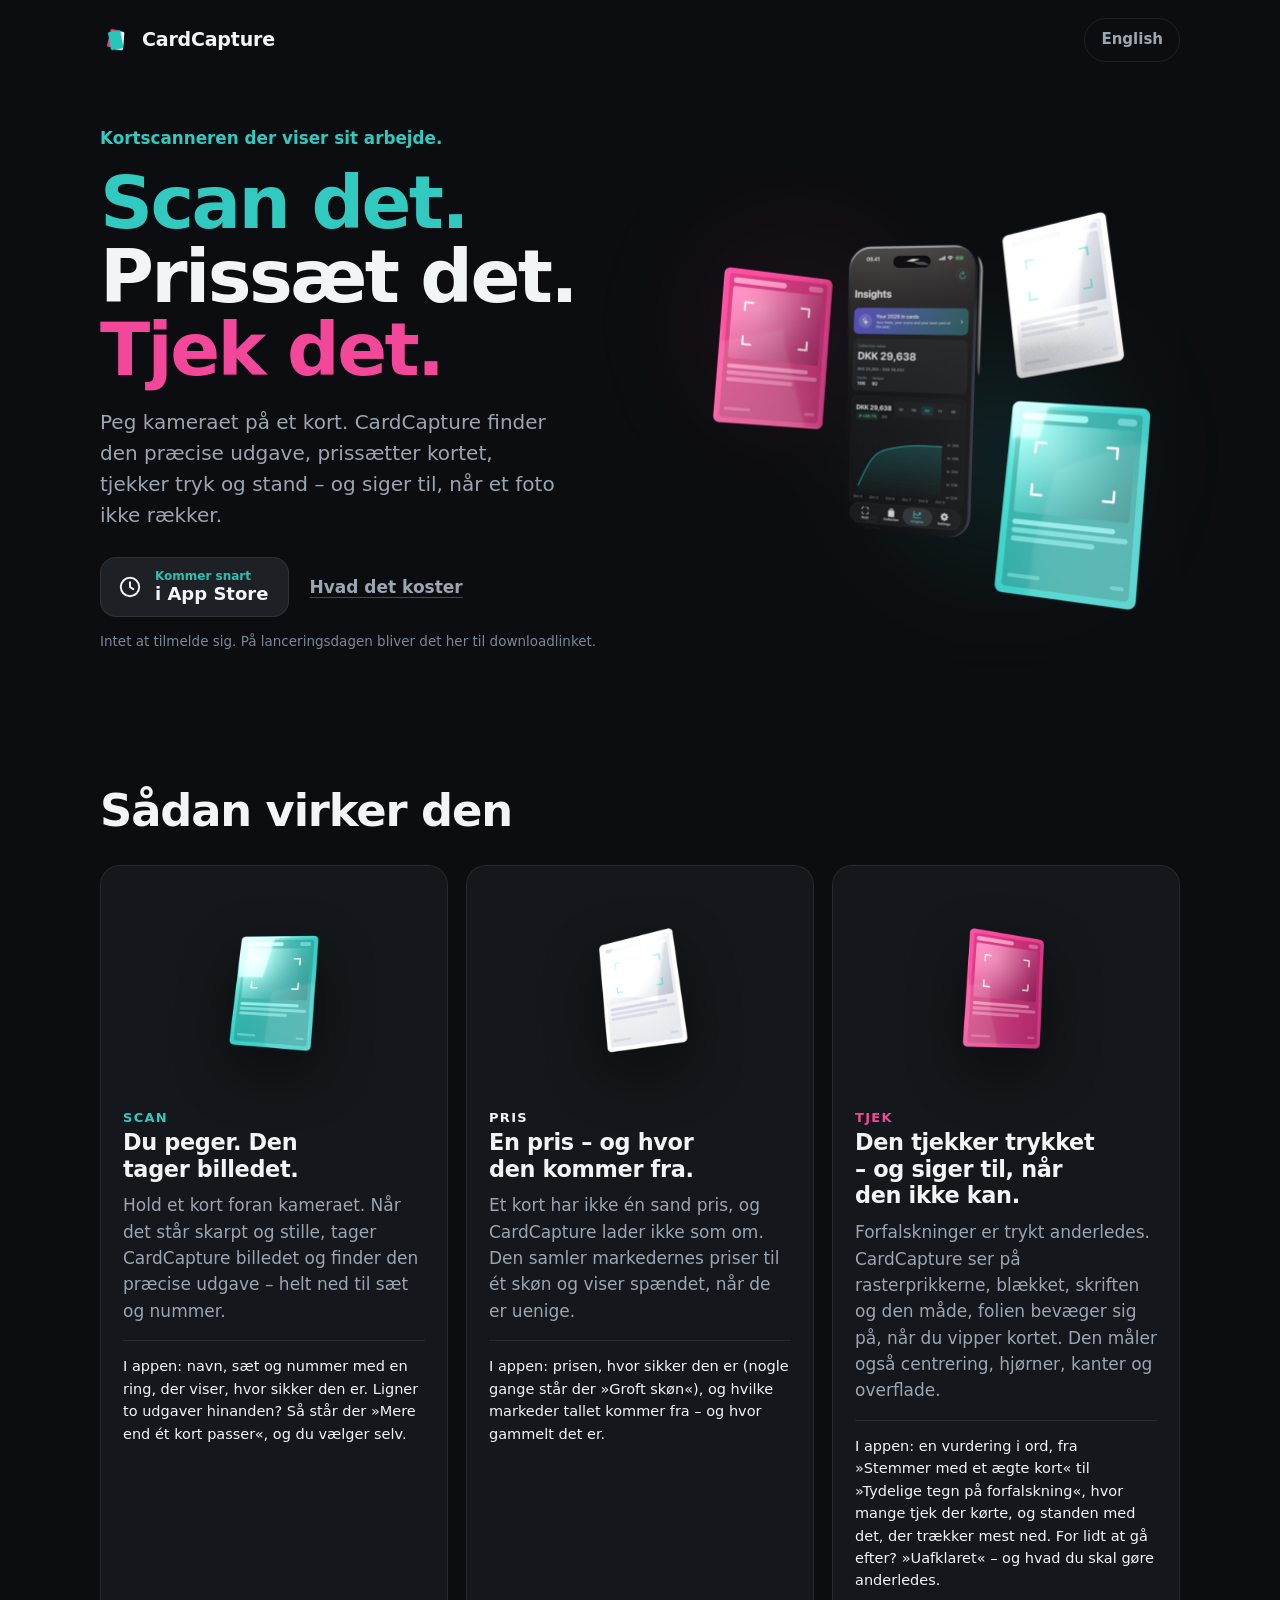
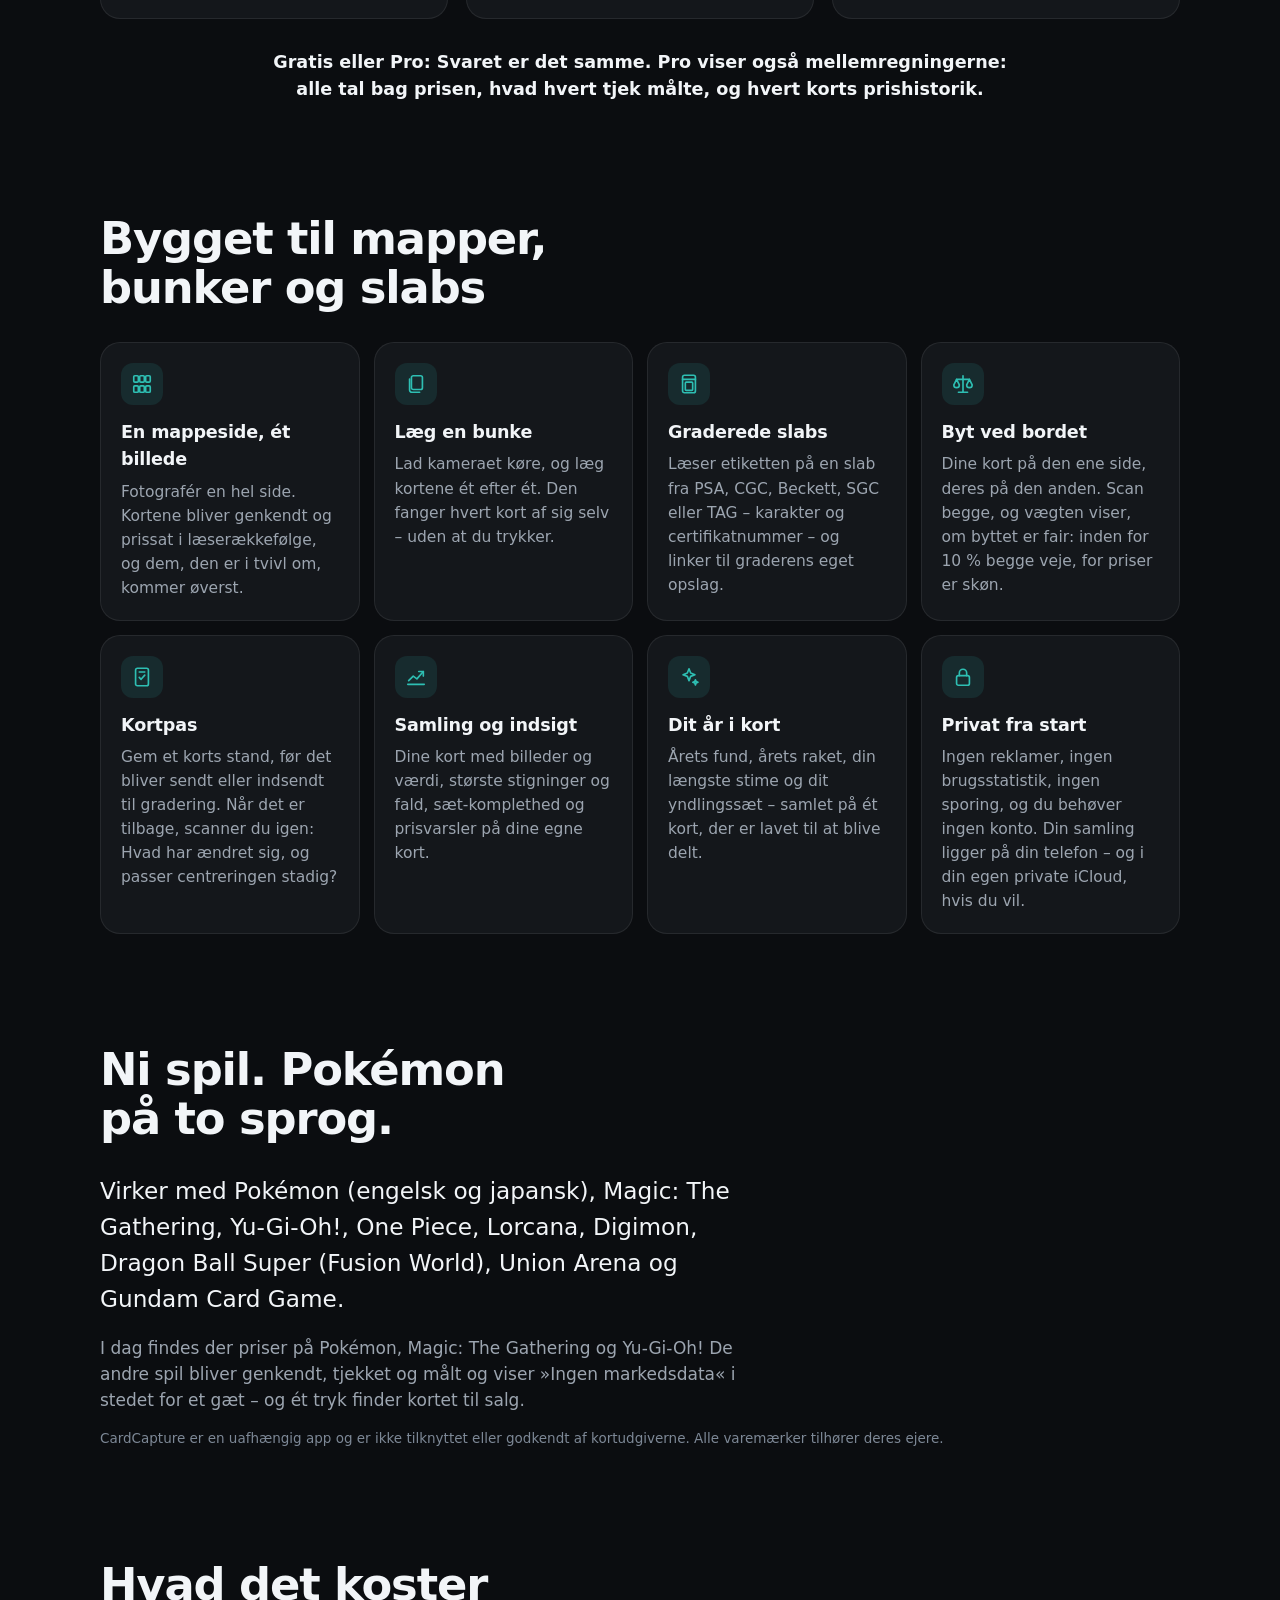
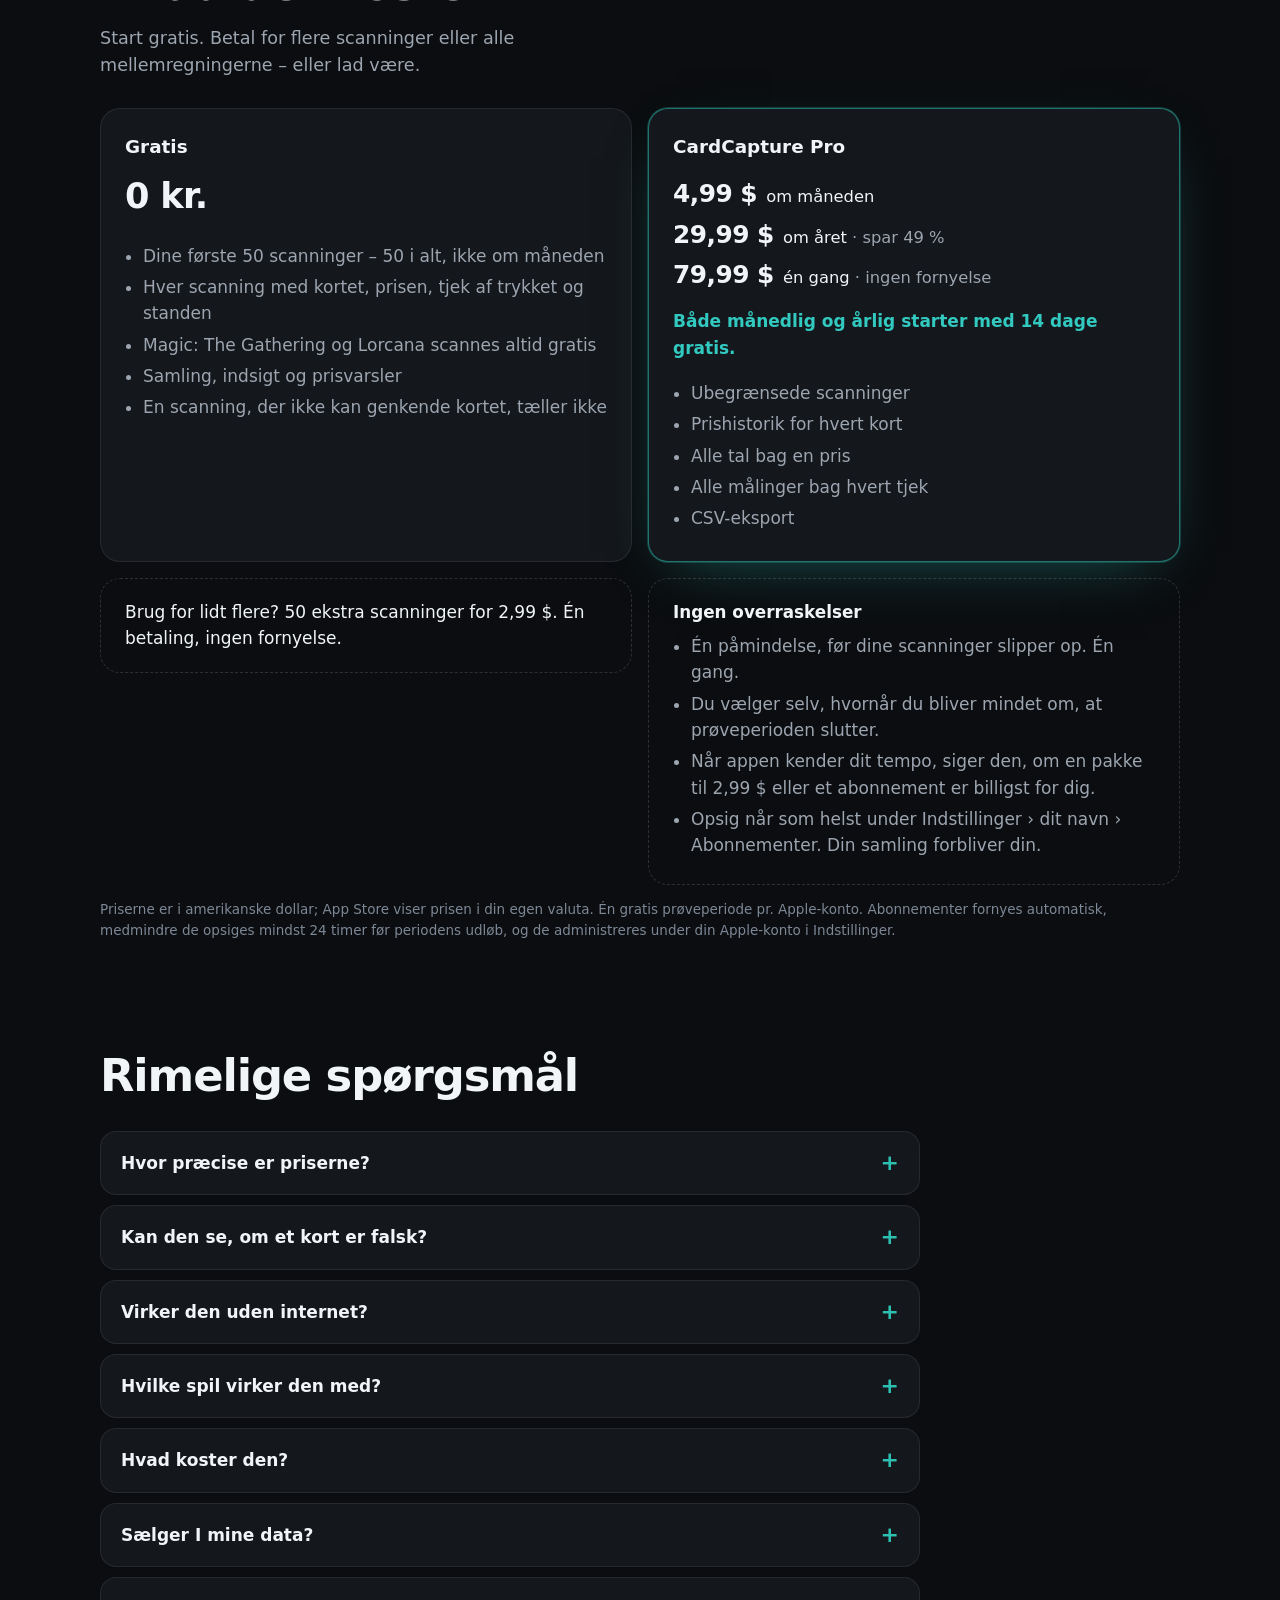
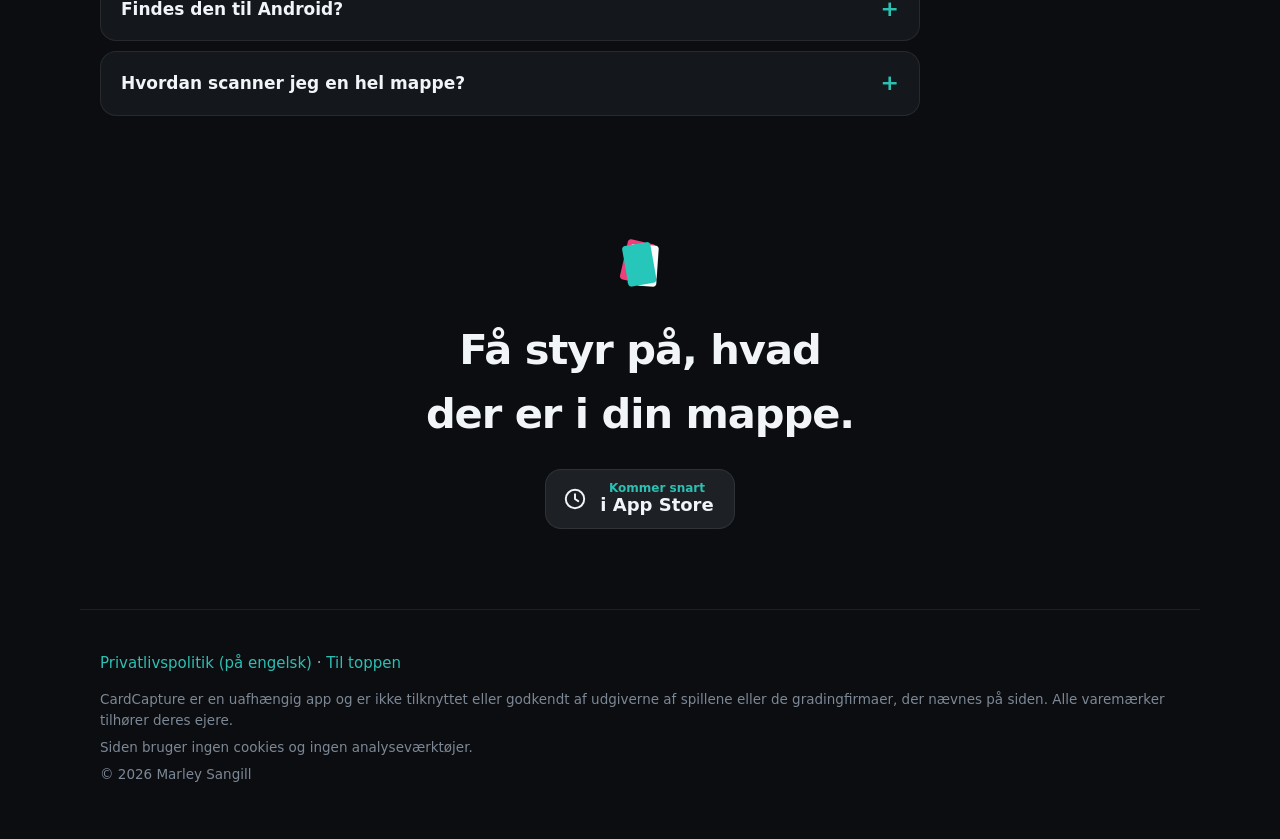
==== da/index.html @ 893b800a "The website in English and Danish, and the privacy policy's price relay (from version 1.1) The one-s" ====
<!doctype html>
<html lang="da">
<head>
  <meta charset="utf-8">
  <meta name="viewport" content="width=device-width, initial-scale=1, viewport-fit=cover">
  <title>CardCapture – kortscanneren der viser sit arbejde</title>
  <meta name="description" content="En scanner til samlekort på iPhone og iPad. Den finder den præcise udgave, prissætter kortet, tjekker tryk og stand – og siger til, når et foto ikke rækker.">
  <meta name="theme-color" content="#0B0D10">
  <meta name="color-scheme" content="dark">
  <link rel="canonical" href="https://marleyromby-coder.github.io/cardcapture/da/">
  <link rel="alternate" hreflang="en" href="https://marleyromby-coder.github.io/cardcapture/">
  <link rel="alternate" hreflang="da" href="https://marleyromby-coder.github.io/cardcapture/da/">
  <link rel="alternate" hreflang="x-default" href="https://marleyromby-coder.github.io/cardcapture/">
  <meta property="og:type" content="website">
  <meta property="og:site_name" content="CardCapture">
  <meta property="og:title" content="CardCapture – kortscanneren der viser sit arbejde">
  <meta property="og:description" content="En scanner til samlekort på iPhone og iPad. Den finder den præcise udgave, prissætter kortet, tjekker tryk og stand – og siger til, når et foto ikke rækker.">
  <meta property="og:url" content="https://marleyromby-coder.github.io/cardcapture/da/">
  <meta property="og:image" content="https://marleyromby-coder.github.io/cardcapture/assets/og-da.jpg">
  <meta property="og:image:width" content="1200">
  <meta property="og:image:height" content="630">
  <meta property="og:image:alt" content="CardCaptures tre kort i turkis, hvid og pink, der svæver ved siden af en telefon med appen.">
  <meta property="og:locale" content="da_DK">
  <meta property="og:locale:alternate" content="en_US">
  <meta name="twitter:card" content="summary_large_image">
  
  <link rel="icon" href="../assets/icon-64.png" type="image/png">
  <link rel="apple-touch-icon" href="../assets/icon-180.png">
  <link rel="stylesheet" href="../assets/site.css">
  <script type="application/ld+json">[{"@context": "https://schema.org", "@type": ["SoftwareApplication", "MobileApplication"], "@id": "https://marleyromby-coder.github.io/cardcapture/#app", "name": "CardCapture", "url": "https://marleyromby-coder.github.io/cardcapture/da/", "description": "En scanner til samlekort på iPhone og iPad. Den finder den præcise udgave, prissætter kortet, tjekker tryk og stand – og siger til, når et foto ikke rækker.", "applicationCategory": "UtilitiesApplication", "operatingSystem": "iOS 17 or later, iPadOS 17 or later", "inLanguage": "da", "isAccessibleForFree": true, "image": "https://marleyromby-coder.github.io/cardcapture/assets/og-da.jpg", "featureList": ["En mappeside, ét billede: Fotografér en hel side. Kortene bliver genkendt og prissat i læserækkefølge, og dem, den er i tvivl om, kommer øverst.", "Læg en bunke: Lad kameraet køre, og læg kortene ét efter ét. Den fanger hvert kort af sig selv – uden at du trykker.", "Graderede slabs: Læser etiketten på en slab fra PSA, CGC, Beckett, SGC eller TAG – karakter og certifikatnummer – og linker til graderens eget opslag.", "Byt ved bordet: Dine kort på den ene side, deres på den anden. Scan begge, og vægten viser, om byttet er fair: inden for 10 % begge veje, for priser er skøn.", "Kortpas: Gem et korts stand, før det bliver sendt eller indsendt til gradering. Når det er tilbage, scanner du igen: Hvad har ændret sig, og passer centreringen stadig?", "Samling og indsigt: Dine kort med billeder og værdi, største stigninger og fald, sæt-komplethed og prisvarsler på dine egne kort.", "Dit år i kort: Årets fund, årets raket, din længste stime og dit yndlingssæt – samlet på ét kort, der er lavet til at blive delt.", "Privat fra start: Ingen reklamer, ingen brugsstatistik, ingen sporing, og du behøver ingen konto. Din samling ligger på din telefon – og i din egen private iCloud, hvis du vil.", "Virker med Pokémon (engelsk og japansk), Magic: The Gathering, Yu-Gi-Oh!, One Piece, Lorcana, Digimon, Dragon Ball Super (Fusion World), Union Arena og Gundam Card Game.", "I dag findes der priser på Pokémon, Magic: The Gathering og Yu-Gi-Oh! De andre spil bliver genkendt, tjekket og målt og viser »Ingen markedsdata« i stedet for et gæt – og ét tryk finder kortet til salg."]}, {"@context": "https://schema.org", "@type": "FAQPage", "inLanguage": "da", "mainEntity": [{"@type": "Question", "name": "Hvor præcise er priserne?", "acceptedAnswer": {"@type": "Answer", "text": "Så præcise som markederne bag dem – og den siger, hvor sikker den er. Et kort har ikke én sand pris, så CardCapture tager en vægtet median af markedstal, hvor faktiske salg og de nyeste tal vejer mest, og viser spændet, når markederne er uenige. Udbudspriser på eBay og Amazon vises som baggrund, men tæller aldrig med. For et kort i slab finder den ikke på en graderet pris – den linker til, hvad graderede eksemplarer faktisk er solgt for."}}, {"@type": "Question", "name": "Kan den se, om et kort er falsk?", "acceptedAnswer": {"@type": "Answer", "text": "Ikke med sikkerhed. Et foto kan ikke bevise, at et kort er ægte, og CardCapture påstår det aldrig. Den tjekker trykket, som en ekspert ville – rasterprikker, blæk, skrift, hvordan folien bevæger sig, når du vipper kortet, og om de trykte detaljer passer til udgaven. Du får en vurdering i ord, en sandsynlighed når nok tjek har kørt, eller »Uafklaret« når de ikke har. En grund til at se nærmere efter – ikke et certifikat."}}, {"@type": "Question", "name": "Virker den uden internet?", "acceptedAnswer": {"@type": "Answer", "text": "Til scanning, ja. Til friske priser, nej. Genkendelse, tjek og målinger sker på din telefon; intet foto sendes nogen steder hen for at blive genkendt. Engelske Pokémon-kort genkendes helt uden forbindelse, fordi det katalog er bygget ind. De andre spil henter deres katalog én gang og virker derefter også uden net. Uden net viser et kort, du har prissat før, den seneste pris og hvor gammel den er."}}, {"@type": "Question", "name": "Hvilke spil virker den med?", "acceptedAnswer": {"@type": "Answer", "text": "Pokémon (engelsk og japansk), Magic: The Gathering, Yu-Gi-Oh!, One Piece, Lorcana, Digimon, Dragon Ball Super (Fusion World), Union Arena og Gundam Card Game – alle bliver genkendt, tjekket og målt. I dag har den priser på Pokémon, Magic og Yu-Gi-Oh! De andre viser »Ingen markedsdata« i stedet for et opdigtet tal, og ét tryk finder kortet til salg."}}, {"@type": "Question", "name": "Hvad koster den?", "acceptedAnswer": {"@type": "Answer", "text": "Dine første 50 scanninger er gratis – 50 i alt, ikke om måneden – og Magic: The Gathering og Lorcana scannes altid gratis. Derefter: 50 scanninger mere for 2,99 $ eller CardCapture Pro til 4,99 $ om måneden, 29,99 $ om året eller 79,99 $ én gang. Begge abonnementer starter med 14 dage gratis. Priserne er i amerikanske dollar; App Store viser din egen pris."}}, {"@type": "Question", "name": "Sælger I mine data?", "acceptedAnswer": {"@type": "Answer", "text": "Nej – der er intet at sælge. CardCapture har ingen reklamer, ingen brugsstatistik og ingen sporing. Dens eneste server, et prisrelæ, sender prisopslag videre og gemmer intet om, hvem der spurgte. Din samling ligger på din telefon og i din egen private iCloud, hvis du vil; ingen andre kan læse den, heller ikke os. Prisopslag nævner et kort, aldrig dig. I App Store er appen mærket med, at der ikke indsamles data."}}, {"@type": "Question", "name": "Findes den til Android?", "acceptedAnswer": {"@type": "Answer", "text": "Ikke endnu. CardCapture er til iPhone og iPad med iOS 17 eller nyere."}}, {"@type": "Question", "name": "Hvordan scanner jeg en hel mappe?", "acceptedAnswer": {"@type": "Answer", "text": "Én side ad gangen. Sæt scanneren på Side, hold telefonen lige over siden, tjek antallet af kort i billedet, og tag billedet. Kortene bliver genkendt, prissat og listet i læserækkefølge, med dem, den er i tvivl om, øverst – tilføj dem så alle. Hvert genkendt kort bruger én scanning; Magic og Lorcana gør aldrig. Vil du have trykket tjekket, så scan kortet for sig."}}]}]</script>
</head>
<body>
  <a class="skip" href="#main">Spring til indhold</a>

  <header class="nav" id="top">
    <a class="brand" href="../" aria-label="CardCapture">
      <img src="../assets/mark.png" alt="" width="32" height="32">
      <span>CardCapture</span>
    </a>
    <nav aria-label="Sprog">
      <a class="lang" href="../" hreflang="en" lang="en">English</a>
    </nav>
  </header>

  <main id="main">
    <section class="hero">
      <div class="hero-copy">
        <h1><span class="tagline">Kortscanneren der viser sit arbejde.</span> <span class="line l1">Scan det.</span> <span class="line l2">Prissæt det.</span> <span class="line l3">Tjek det.</span></h1>
        <p class="lede">Peg kameraet på et kort. CardCapture finder den præcise udgave, prissætter kortet, tjekker tryk og stand – og siger til, når et foto ikke rækker.</p>
        <div class="cta-row"><div class="store soon" role="note"><svg viewBox="0 0 24 24" width="24" height="24" fill="none" stroke="currentColor" stroke-width="1.8" stroke-linecap="round" stroke-linejoin="round" aria-hidden="true"><circle cx="12" cy="12" r="8.5"/><path d="M12 7.5V12l3 2"/></svg><div><small>Kommer snart</small><span>i App Store</span></div></div><a class="text-link" href="#pricing">Hvad det koster</a></div>
        <p class="fine">Intet at tilmelde sig. På lanceringsdagen bliver det her til downloadlinket.</p>
      </div>
      <div class="hero-visual" aria-hidden="true">
        <video class="hero-video" autoplay muted loop playsinline preload="metadata" width="1080" height="1080"
               poster="../assets/hero-poster.jpg">
          <source src="../assets/hero.mp4" type="video/mp4">
        </video>
      </div>
    </section>

    <section class="core" aria-labelledby="core-title">
      <h2 id="core-title" class="section-title">Sådan virker den</h2>
      <div class="trio-grid">
        <article class="trio-item" data-card="teal"><img class="trio-card" src="../assets/card-teal.png" alt="" width="400" height="500" loading="lazy"><p class="kicker">Scan</p><h3>Du peger. Den tager billedet.</h3><p>Hold et kort foran kameraet. Når det står skarpt og stille, tager CardCapture billedet og finder den præcise udgave – helt ned til sæt og nummer.</p><p class="proof">I appen: navn, sæt og nummer med en ring, der viser, hvor sikker den er. Ligner to udgaver hinanden? Så står der »Mere end ét kort passer«, og du vælger selv.</p></article>
<article class="trio-item" data-card="white"><img class="trio-card" src="../assets/card-white.png" alt="" width="400" height="500" loading="lazy"><p class="kicker">Pris</p><h3>En pris – og hvor den kommer fra.</h3><p>Et kort har ikke én sand pris, og CardCapture lader ikke som om. Den samler markedernes priser til ét skøn og viser spændet, når de er uenige.</p><p class="proof">I appen: prisen, hvor sikker den er (nogle gange står der »Groft skøn«), og hvilke markeder tallet kommer fra – og hvor gammelt det er.</p></article>
<article class="trio-item" data-card="pink"><img class="trio-card" src="../assets/card-pink.png" alt="" width="400" height="500" loading="lazy"><p class="kicker">Tjek</p><h3>Den tjekker trykket – og siger til, når den ikke kan.</h3><p>Forfalskninger er trykt anderledes. CardCapture ser på rasterprikkerne, blækket, skriften og den måde, folien bevæger sig på, når du vipper kortet. Den måler også centrering, hjørner, kanter og overflade.</p><p class="proof">I appen: en vurdering i ord, fra »Stemmer med et ægte kort« til »Tydelige tegn på forfalskning«, hvor mange tjek der kørte, og standen med det, der trækker mest ned. For lidt at gå efter? »Uafklaret« – og hvad du skal gøre anderledes.</p></article>
      </div>
      <p class="bridge">Gratis eller Pro: Svaret er det samme. Pro viser også mellemregningerne: alle tal bag prisen, hvad hvert tjek målte, og hvert korts prishistorik.</p>
    </section>

    <section class="features" aria-labelledby="features-title">
      <h2 id="features-title" class="section-title">Bygget til mapper, bunker og slabs</h2>
      <div class="feature-grid">
        <article class="feature"><div class="icon"><svg viewBox="0 0 24 24" width="24" height="24" fill="none" stroke="currentColor" stroke-width="1.8" stroke-linecap="round" stroke-linejoin="round" aria-hidden="true"><rect x="3" y="3" width="5" height="7" rx="1.2"/><rect x="9.5" y="3" width="5" height="7" rx="1.2"/><rect x="16" y="3" width="5" height="7" rx="1.2"/><rect x="3" y="14" width="5" height="7" rx="1.2"/><rect x="9.5" y="14" width="5" height="7" rx="1.2"/><rect x="16" y="14" width="5" height="7" rx="1.2"/></svg></div><h3>En mappeside, ét billede</h3><p>Fotografér en hel side. Kortene bliver genkendt og prissat i læserækkefølge, og dem, den er i tvivl om, kommer øverst.</p></article>
<article class="feature"><div class="icon"><svg viewBox="0 0 24 24" width="24" height="24" fill="none" stroke="currentColor" stroke-width="1.8" stroke-linecap="round" stroke-linejoin="round" aria-hidden="true"><rect x="7" y="3" width="12" height="15" rx="2"/><path d="M5 6.5v12A2.5 2.5 0 0 0 7.5 21H16"/></svg></div><h3>Læg en bunke</h3><p>Lad kameraet køre, og læg kortene ét efter ét. Den fanger hvert kort af sig selv – uden at du trykker.</p></article>
<article class="feature"><div class="icon"><svg viewBox="0 0 24 24" width="24" height="24" fill="none" stroke="currentColor" stroke-width="1.8" stroke-linecap="round" stroke-linejoin="round" aria-hidden="true"><rect x="5" y="2.5" width="14" height="19" rx="2"/><path d="M5 7h14"/><rect x="8" y="10" width="8" height="9" rx="1"/></svg></div><h3>Graderede slabs</h3><p>Læser etiketten på en slab fra PSA, CGC, Beckett, SGC eller TAG – karakter og certifikatnummer – og linker til graderens eget opslag.</p></article>
<article class="feature"><div class="icon"><svg viewBox="0 0 24 24" width="24" height="24" fill="none" stroke="currentColor" stroke-width="1.8" stroke-linecap="round" stroke-linejoin="round" aria-hidden="true"><path d="M12 3v18M7 21h10M5 7h14"/><path d="M5 7l-3 6a3 3 0 0 0 6 0zM19 7l-3 6a3 3 0 0 0 6 0z"/></svg></div><h3>Byt ved bordet</h3><p>Dine kort på den ene side, deres på den anden. Scan begge, og vægten viser, om byttet er fair: inden for 10 % begge veje, for priser er skøn.</p></article>
<article class="feature"><div class="icon"><svg viewBox="0 0 24 24" width="24" height="24" fill="none" stroke="currentColor" stroke-width="1.8" stroke-linecap="round" stroke-linejoin="round" aria-hidden="true"><rect x="5" y="2.5" width="14" height="19" rx="2"/><path d="M9 12.5l2 2 4-4.5"/><path d="M9 6.5h6"/></svg></div><h3>Kortpas</h3><p>Gem et korts stand, før det bliver sendt eller indsendt til gradering. Når det er tilbage, scanner du igen: Hvad har ændret sig, og passer centreringen stadig?</p></article>
<article class="feature"><div class="icon"><svg viewBox="0 0 24 24" width="24" height="24" fill="none" stroke="currentColor" stroke-width="1.8" stroke-linecap="round" stroke-linejoin="round" aria-hidden="true"><path d="M3 20h18"/><path d="M4 16l5-5 4 3 7-8"/><path d="M15 6h5v5"/></svg></div><h3>Samling og indsigt</h3><p>Dine kort med billeder og værdi, største stigninger og fald, sæt-komplethed og prisvarsler på dine egne kort.</p></article>
<article class="feature"><div class="icon"><svg viewBox="0 0 24 24" width="24" height="24" fill="none" stroke="currentColor" stroke-width="1.8" stroke-linecap="round" stroke-linejoin="round" aria-hidden="true"><path d="M12 3l1.8 4.7L18.5 9.5l-4.7 1.8L12 16l-1.8-4.7L5.5 9.5l4.7-1.8z"/><path d="M19 15l.8 2 2 .8-2 .8-.8 2-.8-2-2-.8 2-.8z"/></svg></div><h3>Dit år i kort</h3><p>Årets fund, årets raket, din længste stime og dit yndlingssæt – samlet på ét kort, der er lavet til at blive delt.</p></article>
<article class="feature"><div class="icon"><svg viewBox="0 0 24 24" width="24" height="24" fill="none" stroke="currentColor" stroke-width="1.8" stroke-linecap="round" stroke-linejoin="round" aria-hidden="true"><rect x="5" y="10.5" width="14" height="10.5" rx="2"/><path d="M8 10.5V7.5a4 4 0 0 1 8 0v3"/></svg></div><h3>Privat fra start</h3><p>Ingen reklamer, ingen brugsstatistik, ingen sporing, og du behøver ingen konto. Din samling ligger på din telefon – og i din egen private iCloud, hvis du vil.</p></article>
      </div>
    </section>

    <section class="games" aria-labelledby="games-title">
      <h2 id="games-title" class="section-title">Ni spil. Pokémon på to sprog.</h2>
      <p class="games-list">Virker med Pokémon (engelsk og japansk), Magic: The Gathering, Yu-Gi-Oh!, One Piece, Lorcana, Digimon, Dragon Ball Super (Fusion World), Union Arena og Gundam Card Game.</p>
      <p class="games-prices">I dag findes der priser på Pokémon, Magic: The Gathering og Yu-Gi-Oh! De andre spil bliver genkendt, tjekket og målt og viser »Ingen markedsdata« i stedet for et gæt – og ét tryk finder kortet til salg.</p>
      <p class="fine">CardCapture er en uafhængig app og er ikke tilknyttet eller godkendt af kortudgiverne. Alle varemærker tilhører deres ejere.</p>
    </section>

    <section class="pricing" id="pricing" aria-labelledby="pricing-title">
      <h2 id="pricing-title" class="section-title">Hvad det koster</h2>
      <p class="section-intro">Start gratis. Betal for flere scanninger eller alle mellemregningerne – eller lad være.</p>
      <div class="plan-grid">
        <article class="plan"><h3>Gratis</h3><div class="price">0 kr.</div><ul><li>Dine første 50 scanninger – 50 i alt, ikke om måneden</li><li>Hver scanning med kortet, prisen, tjek af trykket og standen</li><li>Magic: The Gathering og Lorcana scannes altid gratis</li><li>Samling, indsigt og prisvarsler</li><li>En scanning, der ikke kan genkende kortet, tæller ikke</li></ul></article>
        <article class="plan highlight"><h3>CardCapture Pro</h3><ul class="price-lines"><li><strong>4,99 $</strong> om måneden</li><li><strong>29,99 $</strong> om året <span class="note">· spar 49 %</span></li><li><strong>79,99 $</strong> én gang <span class="note">· ingen fornyelse</span></li></ul><p class="trial">Både månedlig og årlig starter med 14 dage gratis.</p><ul><li>Ubegrænsede scanninger</li><li>Prishistorik for hvert kort</li><li>Alle tal bag en pris</li><li>Alle målinger bag hvert tjek</li><li>CSV-eksport</li></ul></article>
      </div>
      <div class="pricing-notes">
        <p class="topup">Brug for lidt flere? 50 ekstra scanninger for 2,99 $. Én betaling, ingen fornyelse.</p>
        <div class="fair">
          <h3>Ingen overraskelser</h3>
          <ul><li>Én påmindelse, før dine scanninger slipper op. Én gang.</li><li>Du vælger selv, hvornår du bliver mindet om, at prøveperioden slutter.</li><li>Når appen kender dit tempo, siger den, om en pakke til 2,99 $ eller et abonnement er billigst for dig.</li><li>Opsig når som helst under Indstillinger › dit navn › Abonnementer. Din samling forbliver din.</li></ul>
        </div>
      </div>
      <p class="fine">Priserne er i amerikanske dollar; App Store viser prisen i din egen valuta. Én gratis prøveperiode pr. Apple-konto. Abonnementer fornyes automatisk, medmindre de opsiges mindst 24 timer før periodens udløb, og de administreres under din Apple-konto i Indstillinger.</p>
    </section>

    <section class="faq" aria-labelledby="faq-title">
      <h2 id="faq-title" class="section-title">Rimelige spørgsmål</h2>
      <div class="faq-list">
        <details><summary>Hvor præcise er priserne?</summary><p>Så præcise som markederne bag dem – og den siger, hvor sikker den er. Et kort har ikke én sand pris, så CardCapture tager en vægtet median af markedstal, hvor faktiske salg og de nyeste tal vejer mest, og viser spændet, når markederne er uenige. Udbudspriser på eBay og Amazon vises som baggrund, men tæller aldrig med. For et kort i slab finder den ikke på en graderet pris – den linker til, hvad graderede eksemplarer faktisk er solgt for.</p></details>
<details><summary>Kan den se, om et kort er falsk?</summary><p>Ikke med sikkerhed. Et foto kan ikke bevise, at et kort er ægte, og CardCapture påstår det aldrig. Den tjekker trykket, som en ekspert ville – rasterprikker, blæk, skrift, hvordan folien bevæger sig, når du vipper kortet, og om de trykte detaljer passer til udgaven. Du får en vurdering i ord, en sandsynlighed når nok tjek har kørt, eller »Uafklaret« når de ikke har. En grund til at se nærmere efter – ikke et certifikat.</p></details>
<details><summary>Virker den uden internet?</summary><p>Til scanning, ja. Til friske priser, nej. Genkendelse, tjek og målinger sker på din telefon; intet foto sendes nogen steder hen for at blive genkendt. Engelske Pokémon-kort genkendes helt uden forbindelse, fordi det katalog er bygget ind. De andre spil henter deres katalog én gang og virker derefter også uden net. Uden net viser et kort, du har prissat før, den seneste pris og hvor gammel den er.</p></details>
<details><summary>Hvilke spil virker den med?</summary><p>Pokémon (engelsk og japansk), Magic: The Gathering, Yu-Gi-Oh!, One Piece, Lorcana, Digimon, Dragon Ball Super (Fusion World), Union Arena og Gundam Card Game – alle bliver genkendt, tjekket og målt. I dag har den priser på Pokémon, Magic og Yu-Gi-Oh! De andre viser »Ingen markedsdata« i stedet for et opdigtet tal, og ét tryk finder kortet til salg.</p></details>
<details><summary>Hvad koster den?</summary><p>Dine første 50 scanninger er gratis – 50 i alt, ikke om måneden – og Magic: The Gathering og Lorcana scannes altid gratis. Derefter: 50 scanninger mere for 2,99 $ eller CardCapture Pro til 4,99 $ om måneden, 29,99 $ om året eller 79,99 $ én gang. Begge abonnementer starter med 14 dage gratis. Priserne er i amerikanske dollar; App Store viser din egen pris.</p></details>
<details><summary>Sælger I mine data?</summary><p>Nej – der er intet at sælge. CardCapture har ingen reklamer, ingen brugsstatistik og ingen sporing. Dens eneste server, et prisrelæ, sender prisopslag videre og gemmer intet om, hvem der spurgte. Din samling ligger på din telefon og i din egen private iCloud, hvis du vil; ingen andre kan læse den, heller ikke os. Prisopslag nævner et kort, aldrig dig. I App Store er appen mærket med, at der ikke indsamles data.</p></details>
<details><summary>Findes den til Android?</summary><p>Ikke endnu. CardCapture er til iPhone og iPad med iOS 17 eller nyere.</p></details>
<details><summary>Hvordan scanner jeg en hel mappe?</summary><p>Én side ad gangen. Sæt scanneren på Side, hold telefonen lige over siden, tjek antallet af kort i billedet, og tag billedet. Kortene bliver genkendt, prissat og listet i læserækkefølge, med dem, den er i tvivl om, øverst – tilføj dem så alle. Hvert genkendt kort bruger én scanning; Magic og Lorcana gør aldrig. Vil du have trykket tjekket, så scan kortet for sig.</p></details>
      </div>
    </section>

    <section class="closing" aria-labelledby="closing-title">
      <img class="closing-mark" src="../assets/mark.png" alt="" width="72" height="72" loading="lazy">
      <h2 id="closing-title">Få styr på, hvad der er i din mappe.</h2>
      <div class="cta-row"><div class="store soon" role="note"><svg viewBox="0 0 24 24" width="24" height="24" fill="none" stroke="currentColor" stroke-width="1.8" stroke-linecap="round" stroke-linejoin="round" aria-hidden="true"><circle cx="12" cy="12" r="8.5"/><path d="M12 7.5V12l3 2"/></svg><div><small>Kommer snart</small><span>i App Store</span></div></div></div>
    </section>
  </main>

  <footer class="footer">
    <p><a href="../privacy/">Privatlivspolitik (på engelsk)</a> · <a href="#top">Til toppen</a></p>
    <p class="fine">CardCapture er en uafhængig app og er ikke tilknyttet eller godkendt af udgiverne af spillene eller de gradingfirmaer, der nævnes på siden. Alle varemærker tilhører deres ejere.</p>
    
    <p class="fine">Siden bruger ingen cookies og ingen analyseværktøjer.</p>
    <p class="fine">© 2026 Marley Sangill</p>
  </footer>

  <script src="../assets/site.js" defer></script>
</body>
</html>
---- assets/site.css ----
/* CardCapture — website. Dark, calm, the app's own colours. No external fonts, no tracking. */
:root {
  --bg: #0B0D10;
  --surface: #14171B;
  --raised: #1D2126;
  --hairline: rgba(255, 255, 255, 0.08);
  --text: #F2F5F8;
  --text-2: #9CA5B0;
  --text-3: #7D8896;
  --accent: #2EBFB3;
  --teal: #32C9C0;
  --pink: #F34799;
  --gold: #FFD15C;
  --radius: 20px;
  --font: ui-rounded, "SF Pro Rounded", system-ui, -apple-system, "Segoe UI", Roboto, sans-serif;
  --max: 1120px;
  color-scheme: dark;
}

* { box-sizing: border-box; }
html { -webkit-text-size-adjust: 100%; scroll-behavior: smooth; }
body {
  margin: 0;
  background: var(--bg);
  color: var(--text);
  font-family: var(--font);
  font-size: 17px;
  line-height: 1.55;
  -webkit-font-smoothing: antialiased;
  overflow-x: hidden;
}
img, video { max-width: 100%; height: auto; display: block; }
a { color: var(--accent); text-decoration: none; }
a:hover { text-decoration: underline; }
:focus-visible { outline: 3px solid var(--accent); outline-offset: 3px; border-radius: 6px; }

.skip {
  position: absolute; left: 16px; top: -48px; z-index: 10;
  background: var(--accent); color: #000; padding: 10px 14px; border-radius: 10px; font-weight: 700;
}
.skip:focus { top: 12px; }

/* ---------- Navigation ---------- */
.nav {
  max-width: var(--max); margin: 0 auto; padding: 18px 20px;
  display: flex; align-items: center; justify-content: space-between;
}
.brand { display: flex; align-items: center; gap: 10px; color: var(--text); font-weight: 800; font-size: 19px; letter-spacing: -0.01em; }
.brand:hover { text-decoration: none; }
.brand img { width: 32px; height: 32px; }
.lang {
  display: inline-flex; align-items: center; min-height: 44px;
  color: var(--text-2); font-weight: 600; font-size: 15px;
  border: 1px solid var(--hairline); border-radius: 999px; padding: 0 16px;
}
.lang:hover { color: var(--text); text-decoration: none; border-color: rgba(255,255,255,.2); }

/* ---------- Hero ---------- */
.hero {
  max-width: var(--max); margin: 0 auto; padding: 16px 20px 40px;
  display: grid; gap: 20px; align-items: center;
}
h1 {
  font-size: clamp(2.6rem, 8vw, 4.6rem); line-height: 1.0; letter-spacing: -0.035em;
  font-weight: 800; margin: 0 0 20px;
}
h1 .tagline {
  display: block; margin-bottom: 16px;
  color: var(--teal); font-size: 1.05rem; line-height: 1.4; letter-spacing: 0; font-weight: 700;
}
h1 .line { display: block; }
h1 .l1 { color: var(--teal); }
h1 .l2 { color: var(--text); }
h1 .l3 { color: var(--pink); }
.lede { color: var(--text-2); font-size: clamp(1.08rem, 2.4vw, 1.25rem); margin: 0 0 26px; max-width: 36ch; text-wrap: pretty; }
.fine { color: var(--text-3); font-size: 13.5px; margin: 14px 0 0; }
.hero-visual { position: relative; }
.hero-visual::before {
  content: ""; position: absolute; inset: 10% 8%; z-index: -1; filter: blur(70px); opacity: .5;
  background: radial-gradient(40% 40% at 70% 65%, rgba(50,201,192,.55), transparent 70%),
              radial-gradient(35% 35% at 25% 35%, rgba(243,71,153,.40), transparent 70%);
}
.hero-video {
  width: 100%; aspect-ratio: 1 / 1; object-fit: cover; background: var(--bg);
  /* The video is opaque; lighten lets the glow behind it show through its dark background,
     so there is no square edge where the glow stops. */
  mix-blend-mode: lighten;
}

@media (min-width: 900px) {
  .hero { grid-template-columns: 1fr 1.05fr; gap: 28px; padding-top: 40px; padding-bottom: 72px; }
}

/* ---------- Store button ---------- */
.cta-row { display: flex; flex-wrap: wrap; gap: 12px 20px; align-items: center; }
.store {
  display: inline-flex; align-items: center; gap: 12px;
  background: var(--text); color: #0B0D10; border-radius: 16px; padding: 12px 20px 12px 16px;
  font-weight: 700; line-height: 1.15; min-height: 56px;
}
.store:hover { text-decoration: none; background: #fff; }
.store small { display: block; font-size: 12px; font-weight: 600; opacity: .7; }
.store span { font-size: 18px; }
.store svg { width: 26px; height: 26px; flex: none; }
.store.soon { background: var(--raised); color: var(--text); border: 1px solid var(--hairline); cursor: default; }
.store.soon small { color: var(--accent); opacity: 1; }
.badge { display: inline-block; border-radius: 10px; }
.badge img { height: 54px; width: auto; }
.text-link {
  display: inline-flex; align-items: center; min-height: 44px;
  color: var(--text-2); font-weight: 600; text-decoration: underline; text-underline-offset: 4px;
  text-decoration-color: rgba(156,165,176,.4);
}
.text-link:hover { color: var(--text); }

/* ---------- Sections ---------- */
section { max-width: var(--max); margin: 0 auto; padding: 56px 20px; }
.section-title {
  font-size: clamp(1.9rem, 4.6vw, 2.8rem); line-height: 1.08; letter-spacing: -0.025em;
  font-weight: 800; margin: 0 0 30px; text-wrap: balance; max-width: 22ch;
}
.section-intro { color: var(--text-2); font-size: 1.1rem; margin: -14px 0 28px; max-width: 52ch; }

/* How it works: the three steps, each with one of the brand's cards in 3D */
.trio-grid { display: grid; gap: 18px; }
@media (min-width: 860px) { .trio-grid { grid-template-columns: repeat(3, 1fr); } }
.trio-item {
  background: var(--surface); border: 1px solid var(--hairline); border-radius: var(--radius);
  padding: 22px 22px 26px; perspective: 900px;
}
.trio-card {
  width: 52%; max-width: 220px; margin: 4px auto 20px; transform-style: preserve-3d;
  transition: transform .25s cubic-bezier(.2,.8,.2,1);
  filter: drop-shadow(0 22px 28px rgba(0,0,0,.45));
}
.kicker { margin: 0 0 4px; font-size: 13px; font-weight: 800; letter-spacing: .1em; text-transform: uppercase; }
[data-card="teal"] .kicker { color: var(--teal); }
[data-card="white"] .kicker { color: var(--text); }
[data-card="pink"] .kicker { color: var(--pink); }
.trio-item h3 { font-size: 1.4rem; line-height: 1.2; letter-spacing: -0.015em; margin: 0 0 10px; text-wrap: balance; }
.trio-item p { color: var(--text-2); margin: 0; }
.proof {
  margin-top: 16px !important; padding-top: 14px; border-top: 1px solid var(--hairline);
  font-size: 14.5px; color: var(--text) !important;
}
.bridge {
  margin: 30px auto 0; max-width: 60ch; text-align: center; text-wrap: balance;
  color: var(--text); font-size: 1.1rem; font-weight: 600;
}

/* Features */
.feature-grid { display: grid; gap: 14px; grid-template-columns: 1fr; }
@media (min-width: 640px) { .feature-grid { grid-template-columns: repeat(2, 1fr); } }
@media (min-width: 1000px) { .feature-grid { grid-template-columns: repeat(4, 1fr); } }
.feature {
  background: var(--surface); border: 1px solid var(--hairline); border-radius: var(--radius);
  padding: 20px;
}
.feature .icon {
  width: 42px; height: 42px; border-radius: 12px; display: grid; place-items: center; margin-bottom: 14px;
  background: rgba(46,191,179,.12); color: var(--accent);
}
.feature .icon svg { width: 22px; height: 22px; }
.feature h3 { font-size: 1.1rem; margin: 0 0 6px; letter-spacing: -0.01em; }
.feature p { color: var(--text-2); margin: 0; font-size: 15.5px; }

/* Games */
.games-list { font-size: clamp(1.15rem, 2.6vw, 1.45rem); color: var(--text); margin: 0; max-width: 46ch; text-wrap: pretty; }
.games-prices { color: var(--text-2); margin: 18px 0 0; max-width: 60ch; }

/* Pricing */
.plan-grid { display: grid; gap: 16px; }
@media (min-width: 760px) { .plan-grid { grid-template-columns: 1fr 1fr; } }
.plan {
  background: var(--surface); border: 1px solid var(--hairline); border-radius: var(--radius); padding: 24px;
  display: flex; flex-direction: column; gap: 8px;
}
.plan.highlight { border-color: rgba(46,191,179,.55); box-shadow: 0 0 0 1px rgba(46,191,179,.25), 0 20px 60px -30px rgba(46,191,179,.5); }
.plan h3 { margin: 0; font-size: 1.15rem; }
.plan .price { font-size: 2.2rem; font-weight: 800; letter-spacing: -0.02em; font-variant-numeric: tabular-nums; }
.plan ul { margin: 6px 0 0; padding-left: 18px; color: var(--text-2); }
.plan li { margin: 5px 0; }
.plan .price-lines { list-style: none; padding: 0; margin: 4px 0 0; color: var(--text); }
.price-lines li { margin: 2px 0; font-size: 1.02rem; }
.price-lines strong { font-size: 1.55rem; letter-spacing: -0.02em; font-variant-numeric: tabular-nums; margin-right: 4px; }
.price-lines .note { color: var(--text-2); }
.trial { margin: 4px 0 0; color: var(--teal); font-weight: 700; }
.pricing-notes { display: grid; gap: 16px; margin-top: 16px; }
@media (min-width: 760px) { .pricing-notes { grid-template-columns: 1fr 1fr; } }
.topup, .fair {
  margin: 0; background: transparent; border: 1px dashed rgba(255,255,255,.14); border-radius: var(--radius); padding: 20px 24px;
}
.topup { color: var(--text); align-self: start; }
.fair h3 { margin: 0 0 8px; font-size: 1.05rem; }
.fair ul { margin: 0; padding-left: 18px; color: var(--text-2); }
.fair li { margin: 5px 0; }

/* FAQ */
.faq-list { display: grid; gap: 10px; max-width: 820px; }
details {
  background: var(--surface); border: 1px solid var(--hairline); border-radius: 16px; padding: 4px 20px;
}
summary {
  cursor: pointer; list-style: none; font-weight: 700; padding: 14px 0; min-height: 44px;
  display: flex; justify-content: space-between; align-items: center; gap: 16px;
}
summary::-webkit-details-marker { display: none; }
summary::after { content: "+"; color: var(--accent); font-size: 22px; line-height: 1; transition: transform .2s; flex: none; }
details[open] summary::after { transform: rotate(45deg); }
details p { color: var(--text-2); margin: 0 0 16px; }

/* Closing */
.closing { text-align: center; padding-bottom: 80px; }
.closing-mark { margin: 0 auto 18px; width: 72px; height: 72px; }
.closing h2 { font-size: clamp(1.8rem, 4.4vw, 2.6rem); letter-spacing: -0.025em; margin: 0 auto 22px; max-width: 20ch; text-wrap: balance; }
.closing .cta-row { justify-content: center; }

/* Footer */
.footer {
  max-width: var(--max); margin: 0 auto; padding: 28px 20px 48px; border-top: 1px solid var(--hairline);
  color: var(--text-2); font-size: 15px;
}
.footer p { margin: 6px 0; }
.footer a { display: inline-block; padding: 8px 0; }

@media (prefers-reduced-motion: reduce) {
  html { scroll-behavior: auto; }
  .trio-card, summary::after { transition: none; }
}
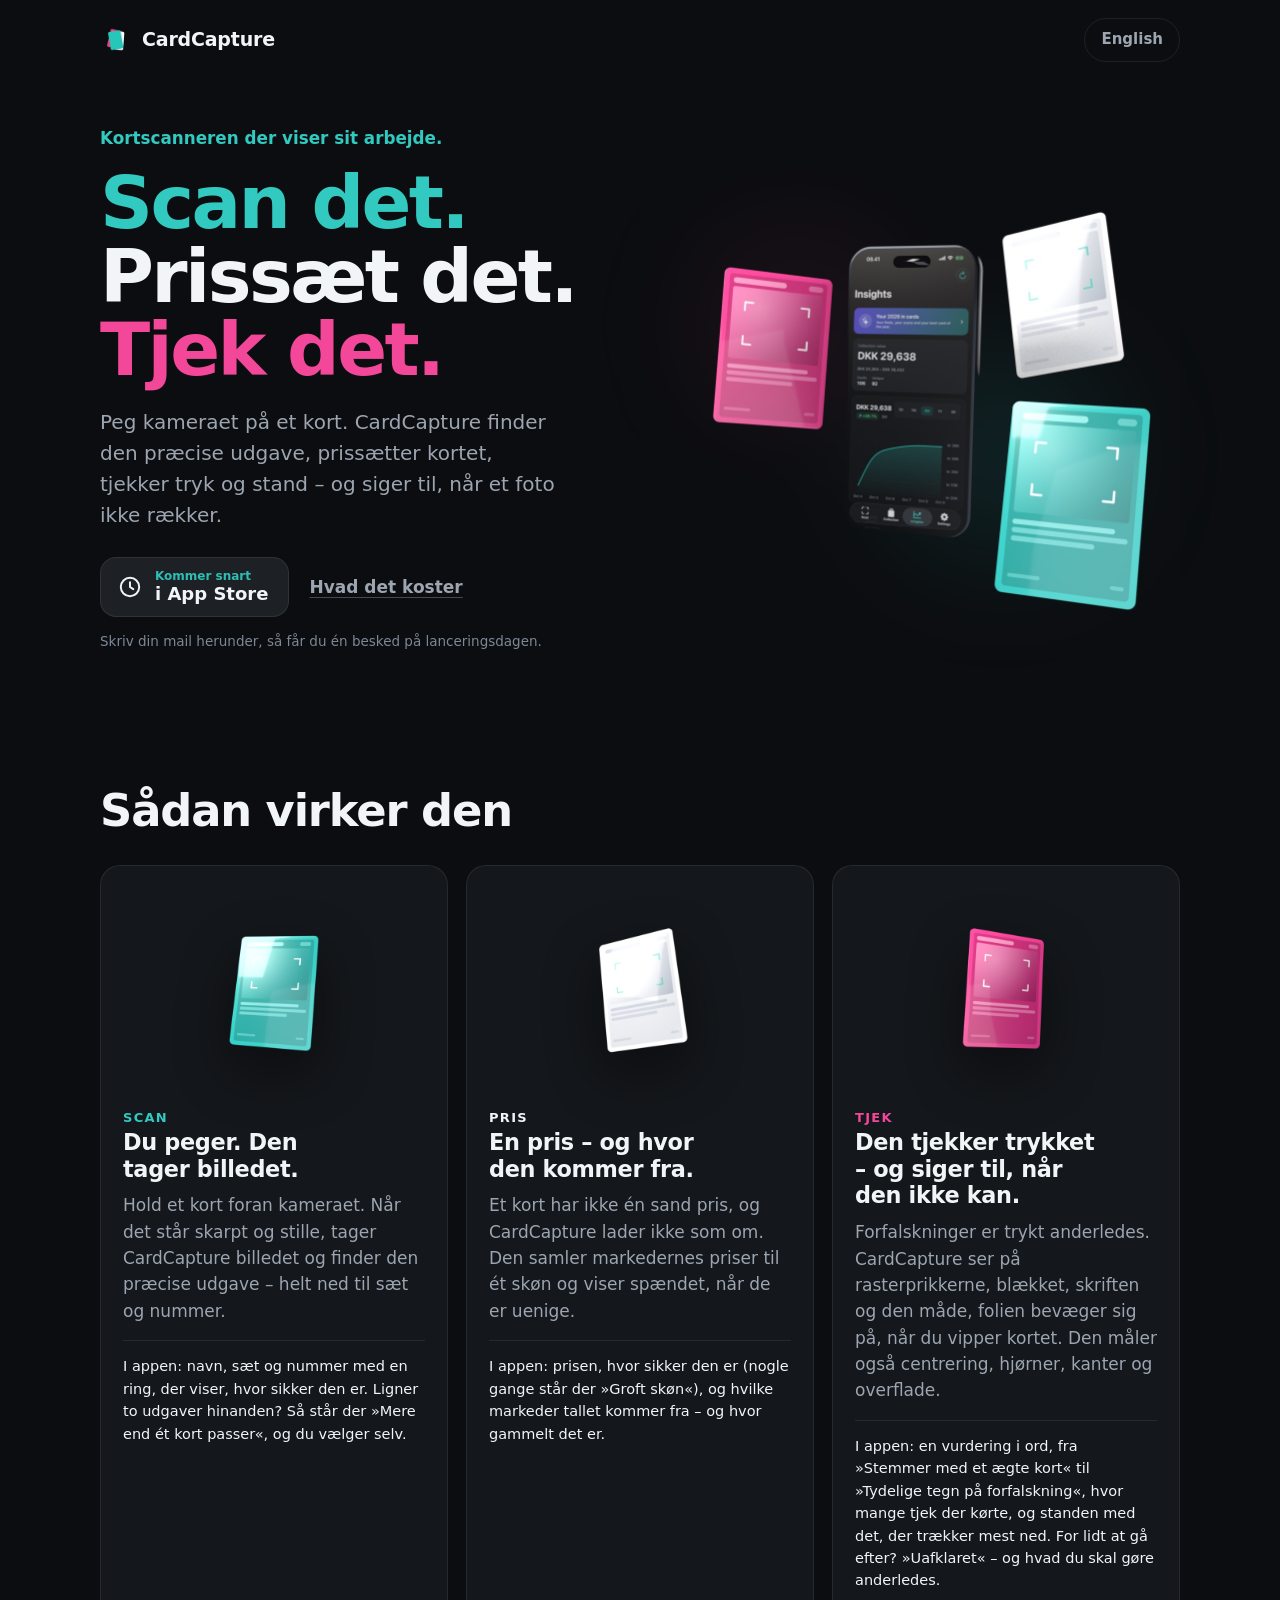
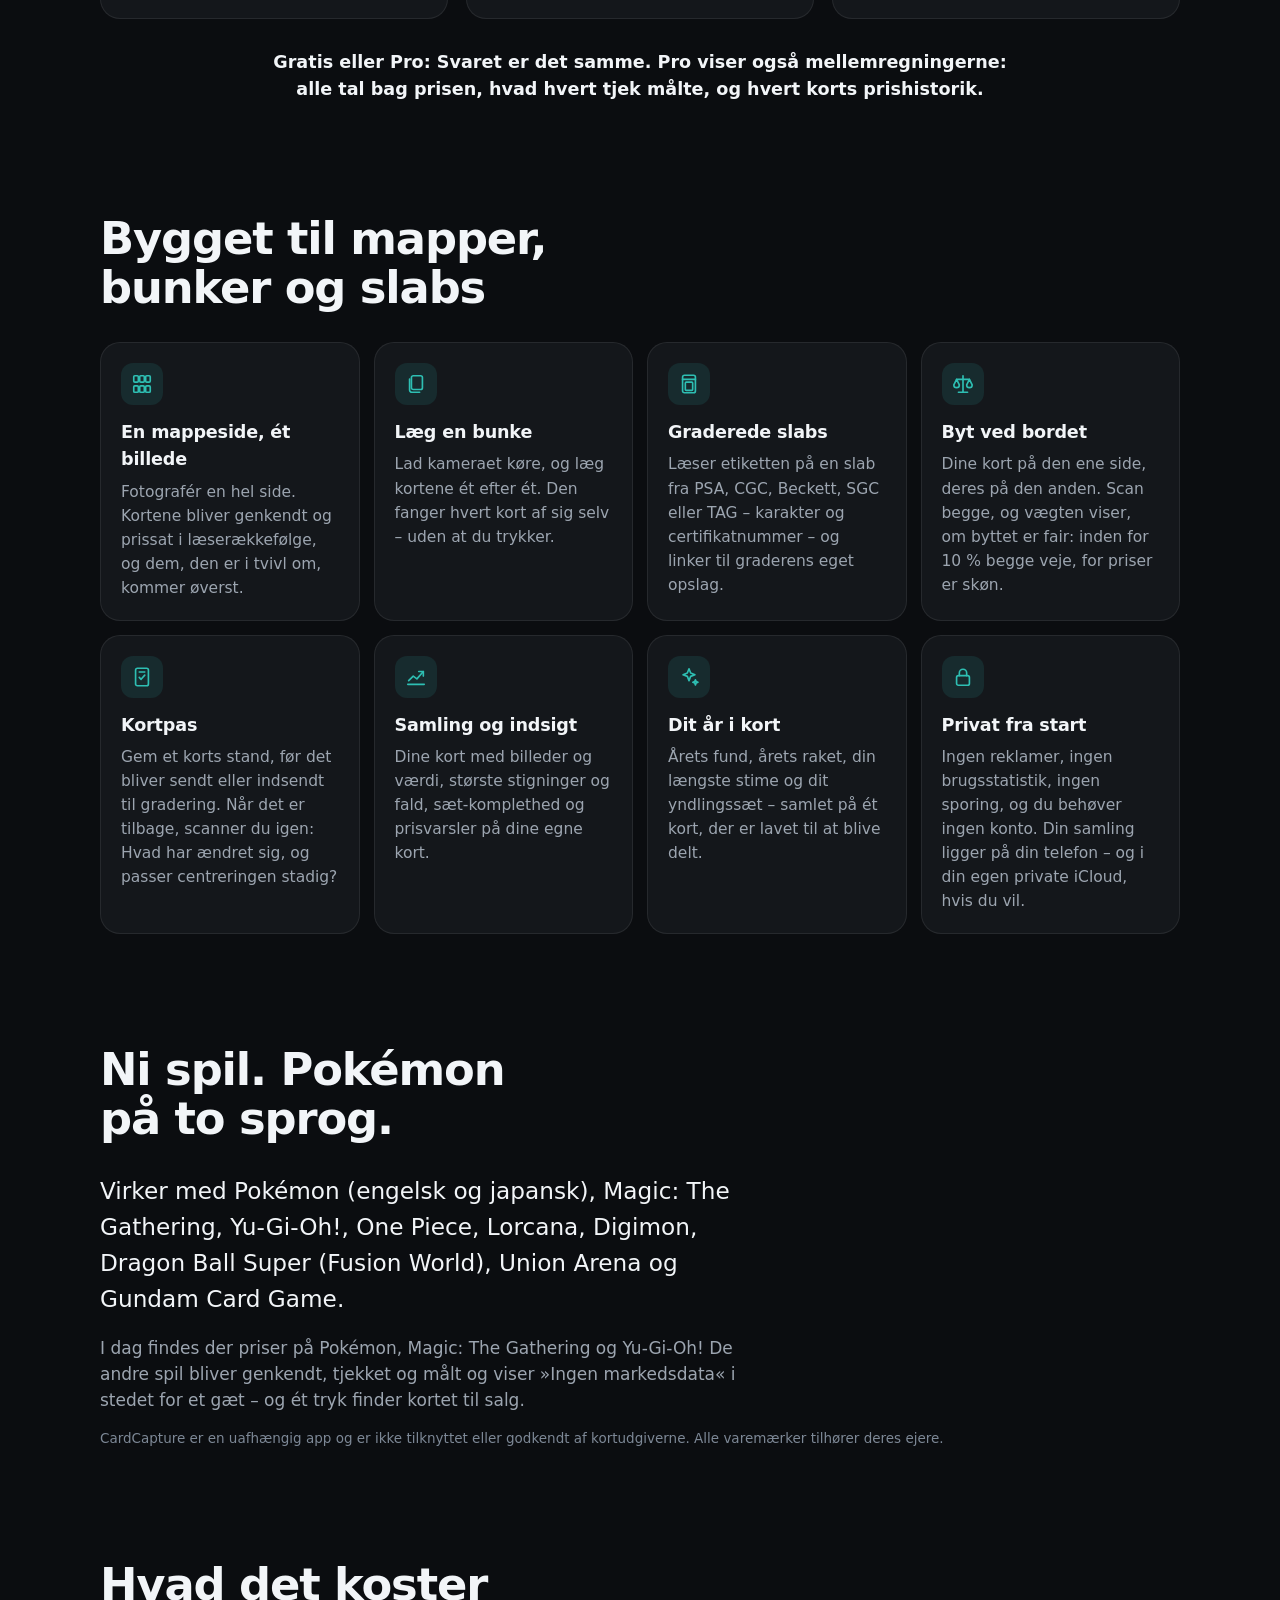
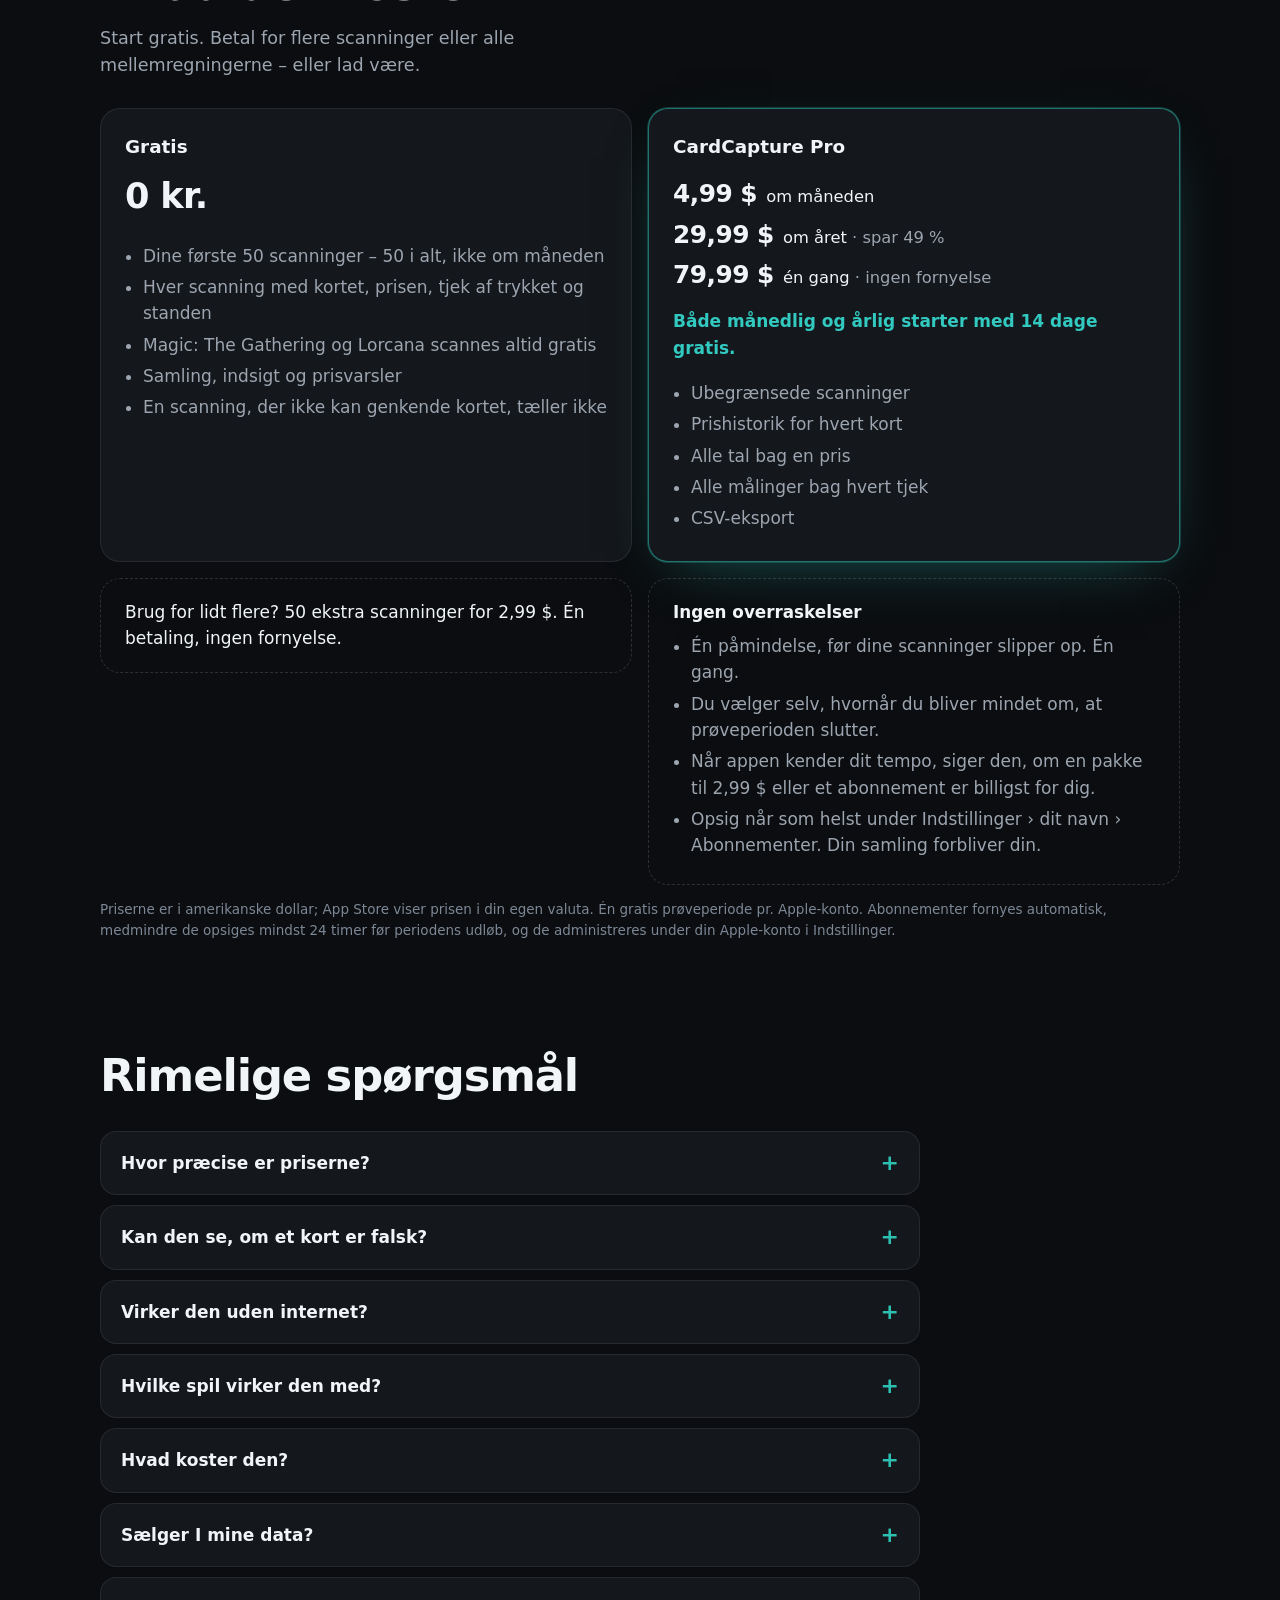
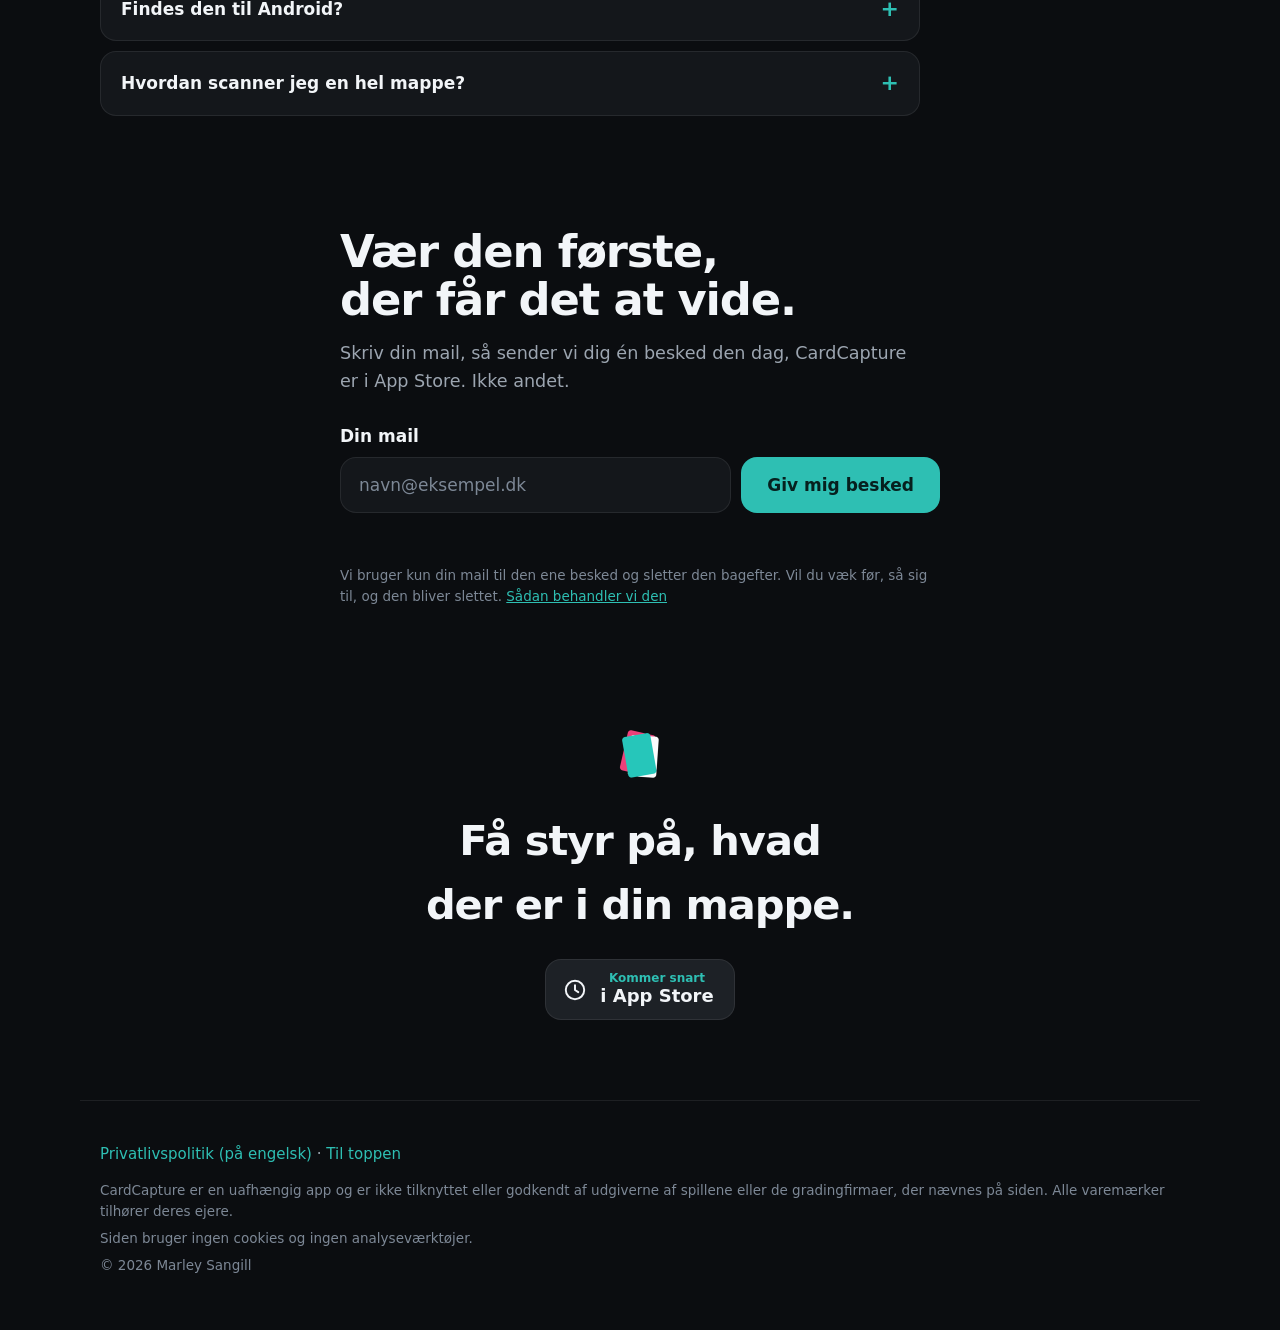
==== commit c40c7511: "Launch waitlist on the site, and its section in the privacy policy Co-Authored-By: Claude Sonnet 5.5" ====
--- a/da/index.html
+++ b/da/index.html
@@ -48,7 +48,7 @@
         <h1><span class="tagline">Kortscanneren der viser sit arbejde.</span> <span class="line l1">Scan det.</span> <span class="line l2">Prissæt det.</span> <span class="line l3">Tjek det.</span></h1>
         <p class="lede">Peg kameraet på et kort. CardCapture finder den præcise udgave, prissætter kortet, tjekker tryk og stand – og siger til, når et foto ikke rækker.</p>
         <div class="cta-row"><div class="store soon" role="note"><svg viewBox="0 0 24 24" width="24" height="24" fill="none" stroke="currentColor" stroke-width="1.8" stroke-linecap="round" stroke-linejoin="round" aria-hidden="true"><circle cx="12" cy="12" r="8.5"/><path d="M12 7.5V12l3 2"/></svg><div><small>Kommer snart</small><span>i App Store</span></div></div><a class="text-link" href="#pricing">Hvad det koster</a></div>
-        <p class="fine">Intet at tilmelde sig. På lanceringsdagen bliver det her til downloadlinket.</p>
+        <p class="fine">Skriv din mail herunder, så får du én besked på lanceringsdagen.</p>
       </div>
       <div class="hero-visual" aria-hidden="true">
         <video class="hero-video" autoplay muted loop playsinline preload="metadata" width="1080" height="1080"
@@ -120,6 +120,8 @@
       </div>
     </section>
 
+    <section class="waitlist" id="waitlist" aria-labelledby="waitlist-title"><h2 id="waitlist-title" class="section-title">Vær den første, der får det at vide.</h2><p class="section-intro">Skriv din mail, så sender vi dig én besked den dag, CardCapture er i App Store. Ikke andet.</p><form class="waitlist-form" novalidate data-endpoint="https://cardcapture-waitlist.cardcapture.workers.dev/join" data-lang="da" data-messages="{&quot;ok&quot;: &quot;Tak – du står på listen. Én mail på lanceringsdagen, ikke andet.&quot;, &quot;invalid&quot;: &quot;Det ligner ikke en mailadresse. Tjek den og prøv igen.&quot;, &quot;error&quot;: &quot;Det gik ikke igennem. Prøv igen om lidt.&quot;, &quot;full&quot;: &quot;Listen er fuld for i dag. Prøv igen i morgen.&quot;, &quot;sending&quot;: &quot;Sender…&quot;}"><label for="waitlist-email">Din mail</label><div class="waitlist-row"><input id="waitlist-email" name="email" type="email" inputmode="email" autocomplete="email" required maxlength="254" placeholder="navn@eksempel.dk"><button type="submit">Giv mig besked</button></div><div class="hp" aria-hidden="true"><label>Website<input name="website" type="text" tabindex="-1" autocomplete="off"></label></div><p class="waitlist-status" role="status" aria-live="polite"></p><p class="fine">Vi bruger kun din mail til den ene besked og sletter den bagefter. Vil du væk før, så sig til, og den bliver slettet. <a href="../privacy/#waitlist">Sådan behandler vi den</a></p><noscript><p class="fine">Listen kræver JavaScript. Uden det er siden her alt, hvad der er – og App Store-linket står her på lanceringsdagen.</p></noscript></form></section>
+
     <section class="closing" aria-labelledby="closing-title">
       <img class="closing-mark" src="../assets/mark.png" alt="" width="72" height="72" loading="lazy">
       <h2 id="closing-title">Få styr på, hvad der er i din mappe.</h2>
--- a/assets/site.css
+++ b/assets/site.css
@@ -227,3 +227,26 @@
   html { scroll-behavior: auto; }
   .trio-card, summary::after { transition: none; }
 }
+
+/* Waitlist */
+.waitlist { max-width: 640px; }
+.waitlist-form label { display: block; font-weight: 700; margin: 0 0 8px; }
+.waitlist-row { display: flex; flex-wrap: wrap; gap: 10px; }
+.waitlist-row input {
+  flex: 1 1 240px; min-height: 56px; padding: 0 18px; font: inherit; font-size: 17px; color: var(--text);
+  background: var(--surface); border: 1px solid var(--hairline); border-radius: 16px;
+}
+.waitlist-row input::placeholder { color: var(--text-3); }
+.waitlist-row input:focus-visible { outline: 2px solid var(--accent); outline-offset: 2px; }
+.waitlist-row input[aria-invalid="true"] { border-color: var(--pink); }
+.waitlist-row button {
+  min-height: 56px; padding: 0 26px; font: inherit; font-weight: 700; font-size: 17px; cursor: pointer;
+  background: var(--accent); color: #06201E; border: 0; border-radius: 16px;
+}
+.waitlist-row button:focus-visible { outline: 2px solid var(--text); outline-offset: 2px; }
+.waitlist-row button:disabled { opacity: .6; cursor: default; }
+.waitlist-status { min-height: 1.5em; margin: 12px 0 0; font-weight: 600; }
+.waitlist-status.ok { color: var(--accent); }
+.waitlist-status.bad { color: var(--pink); }
+.hp { position: absolute; left: -10000px; width: 1px; height: 1px; overflow: hidden; }
+.waitlist-form .fine a { text-decoration: underline; }
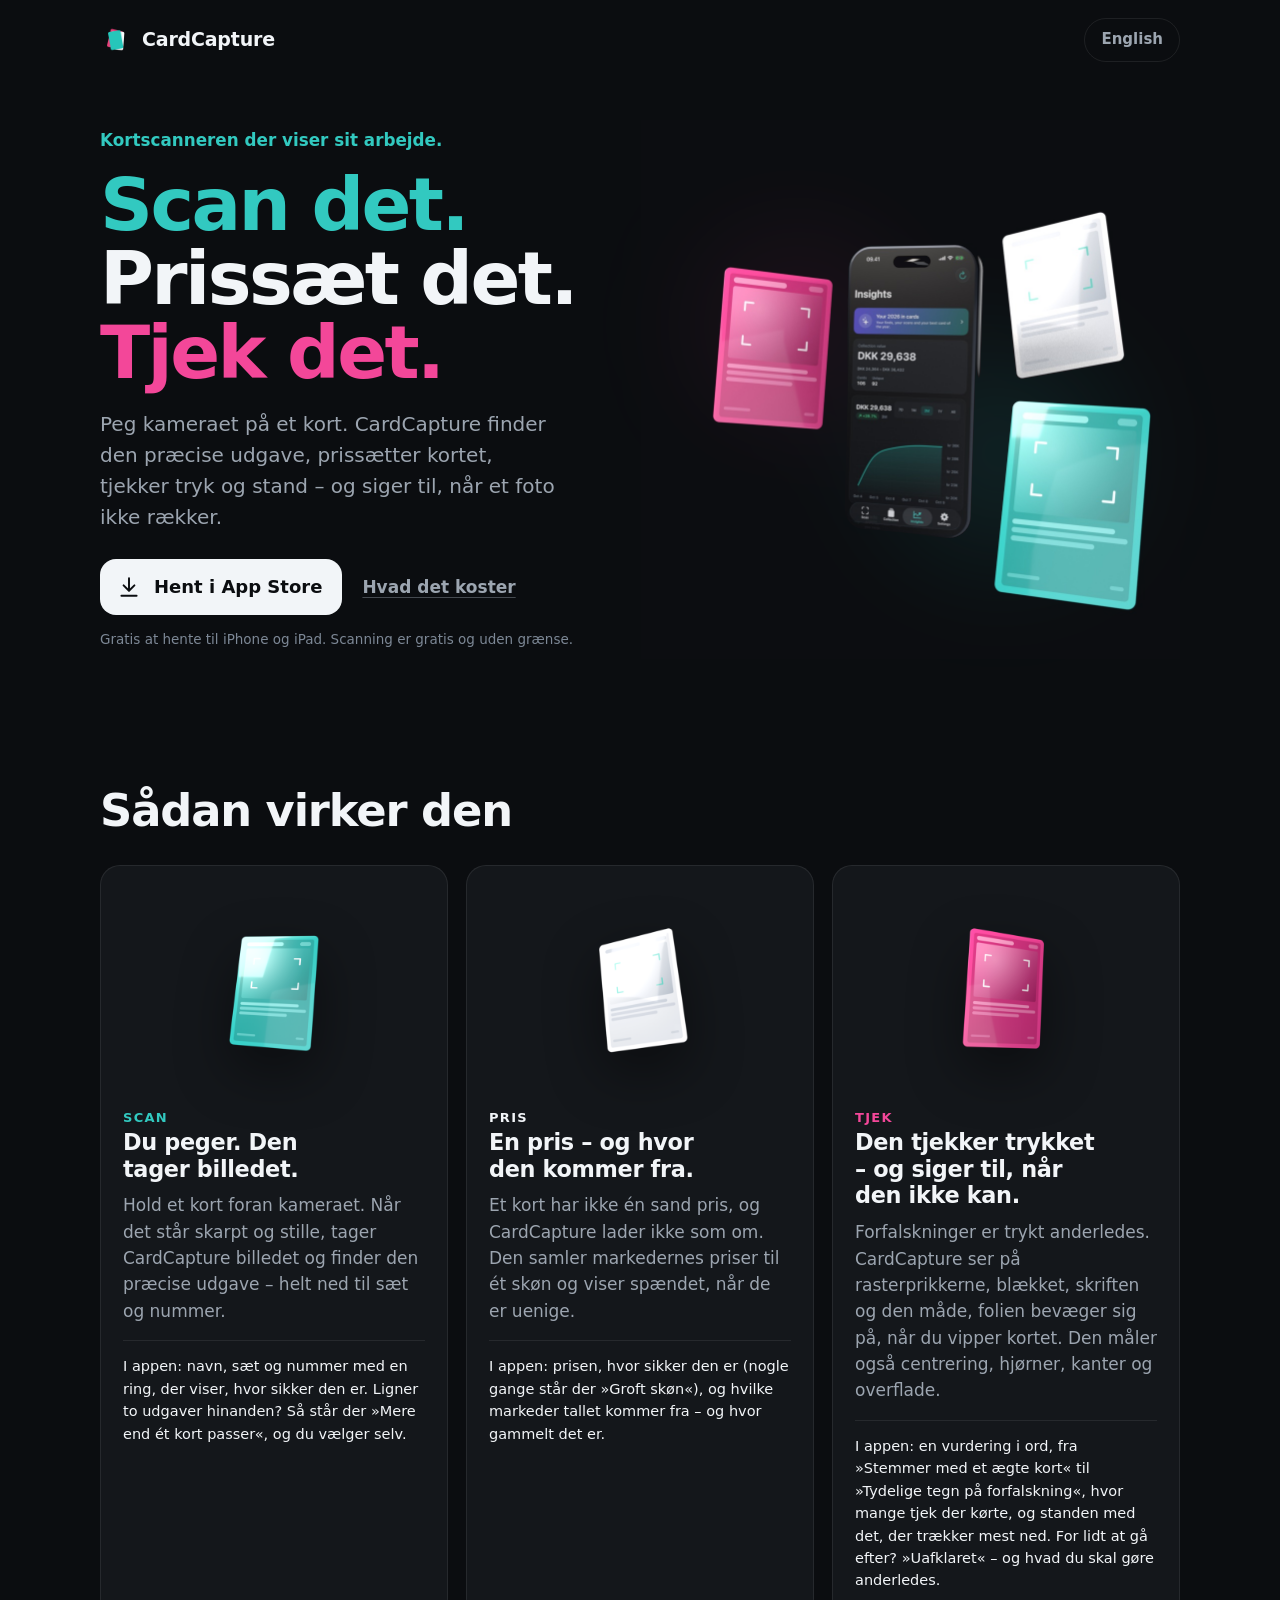
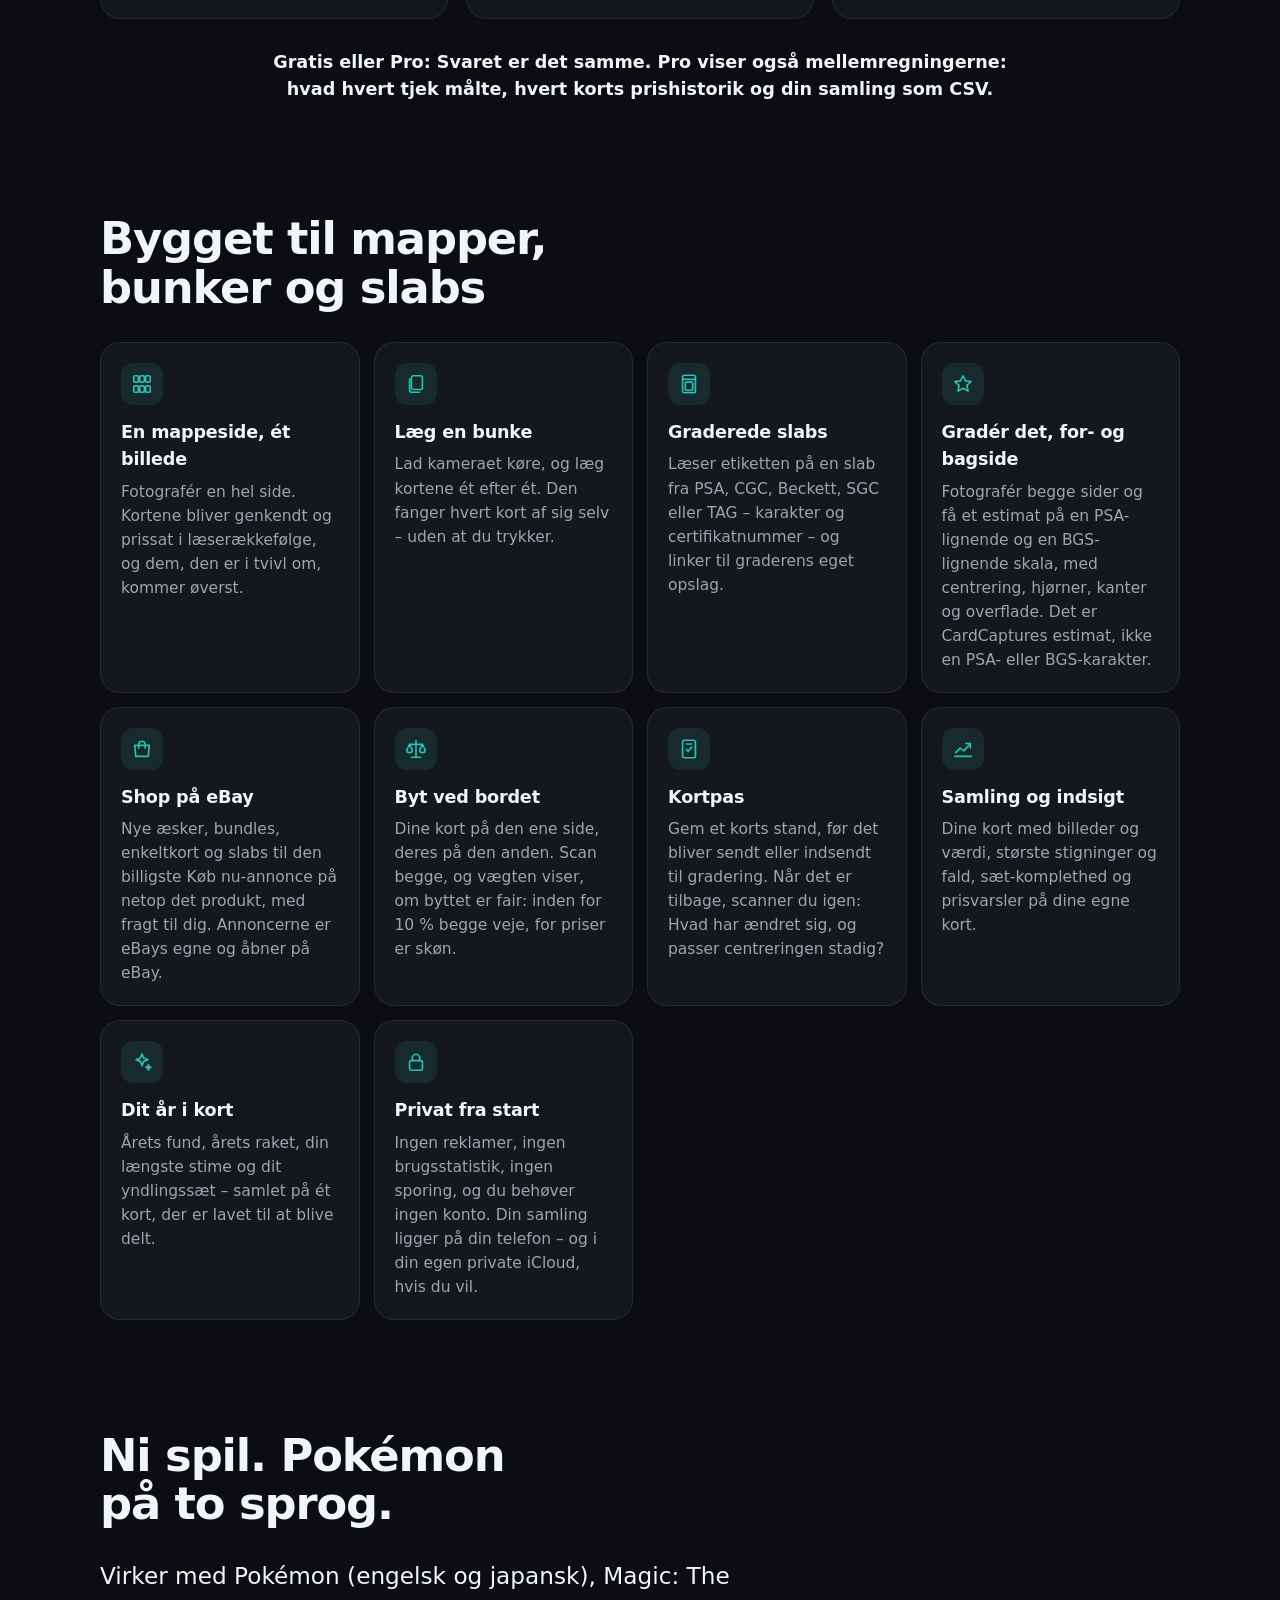
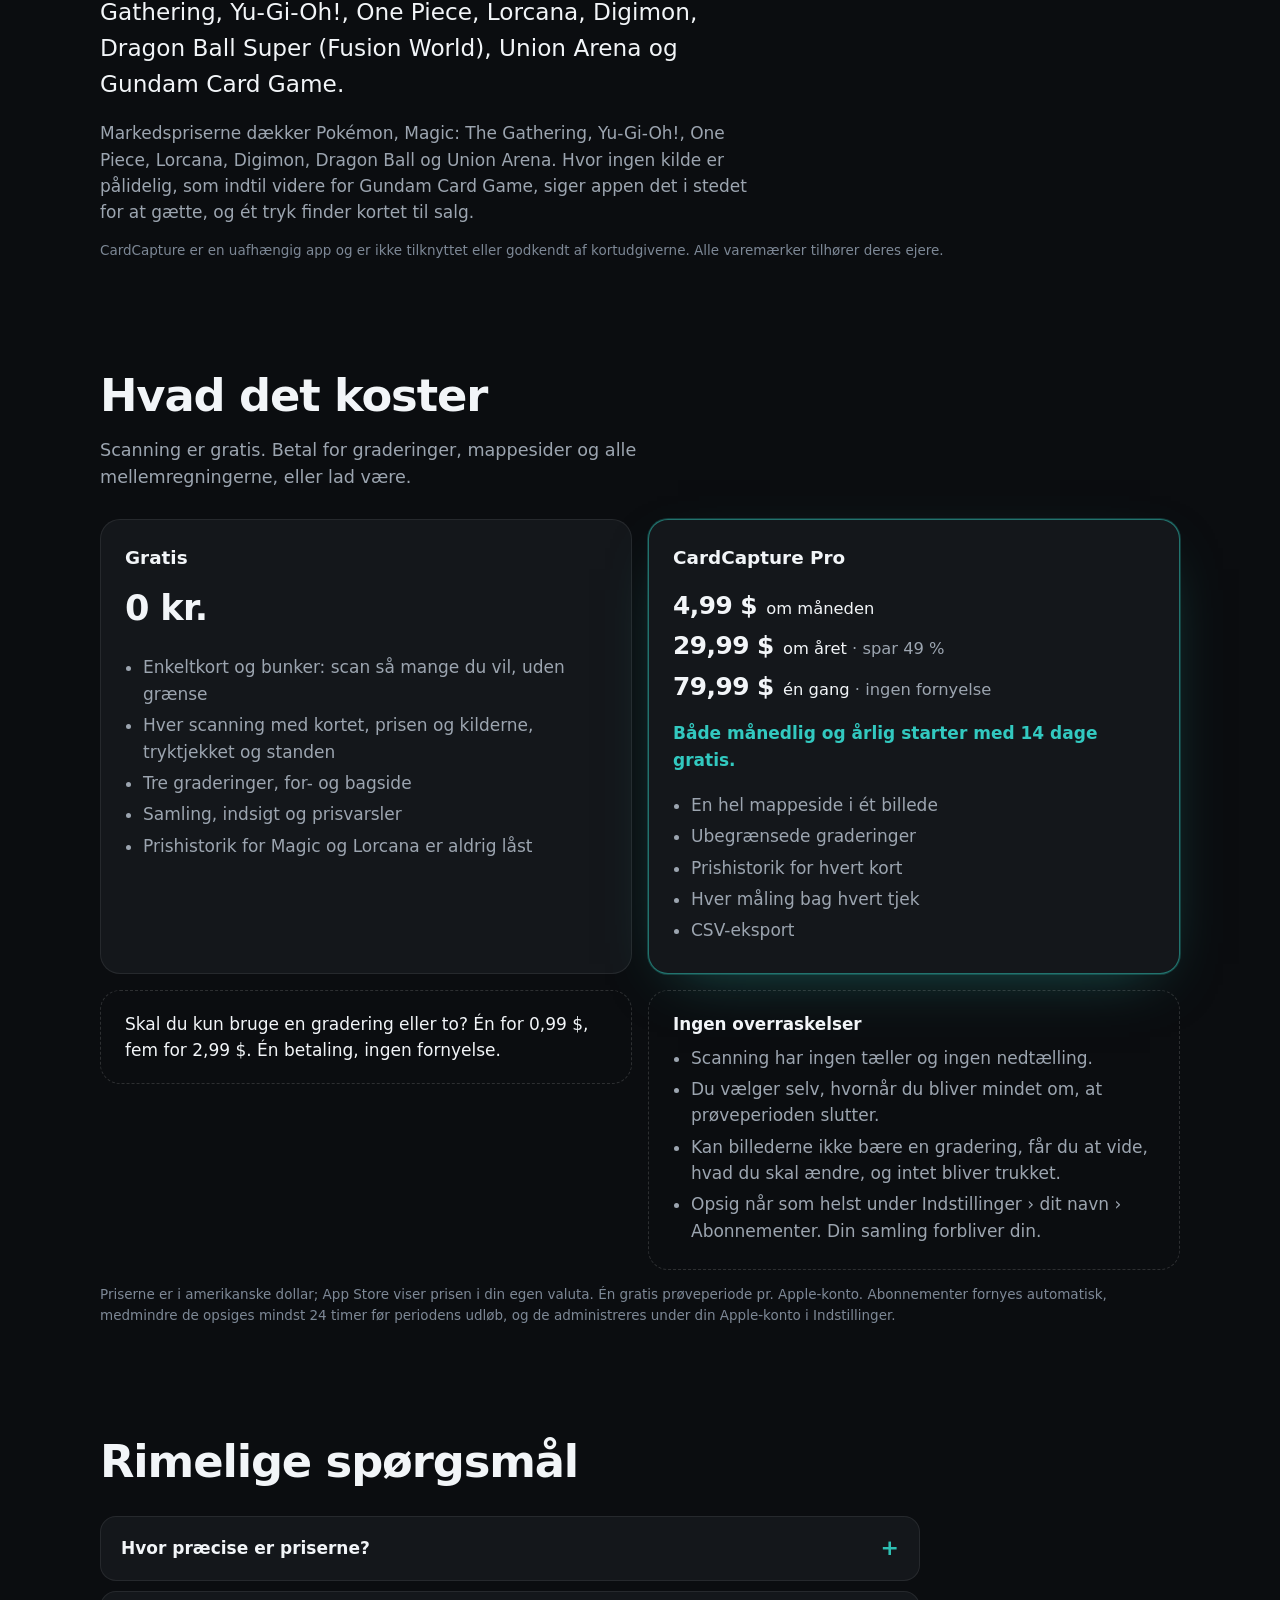
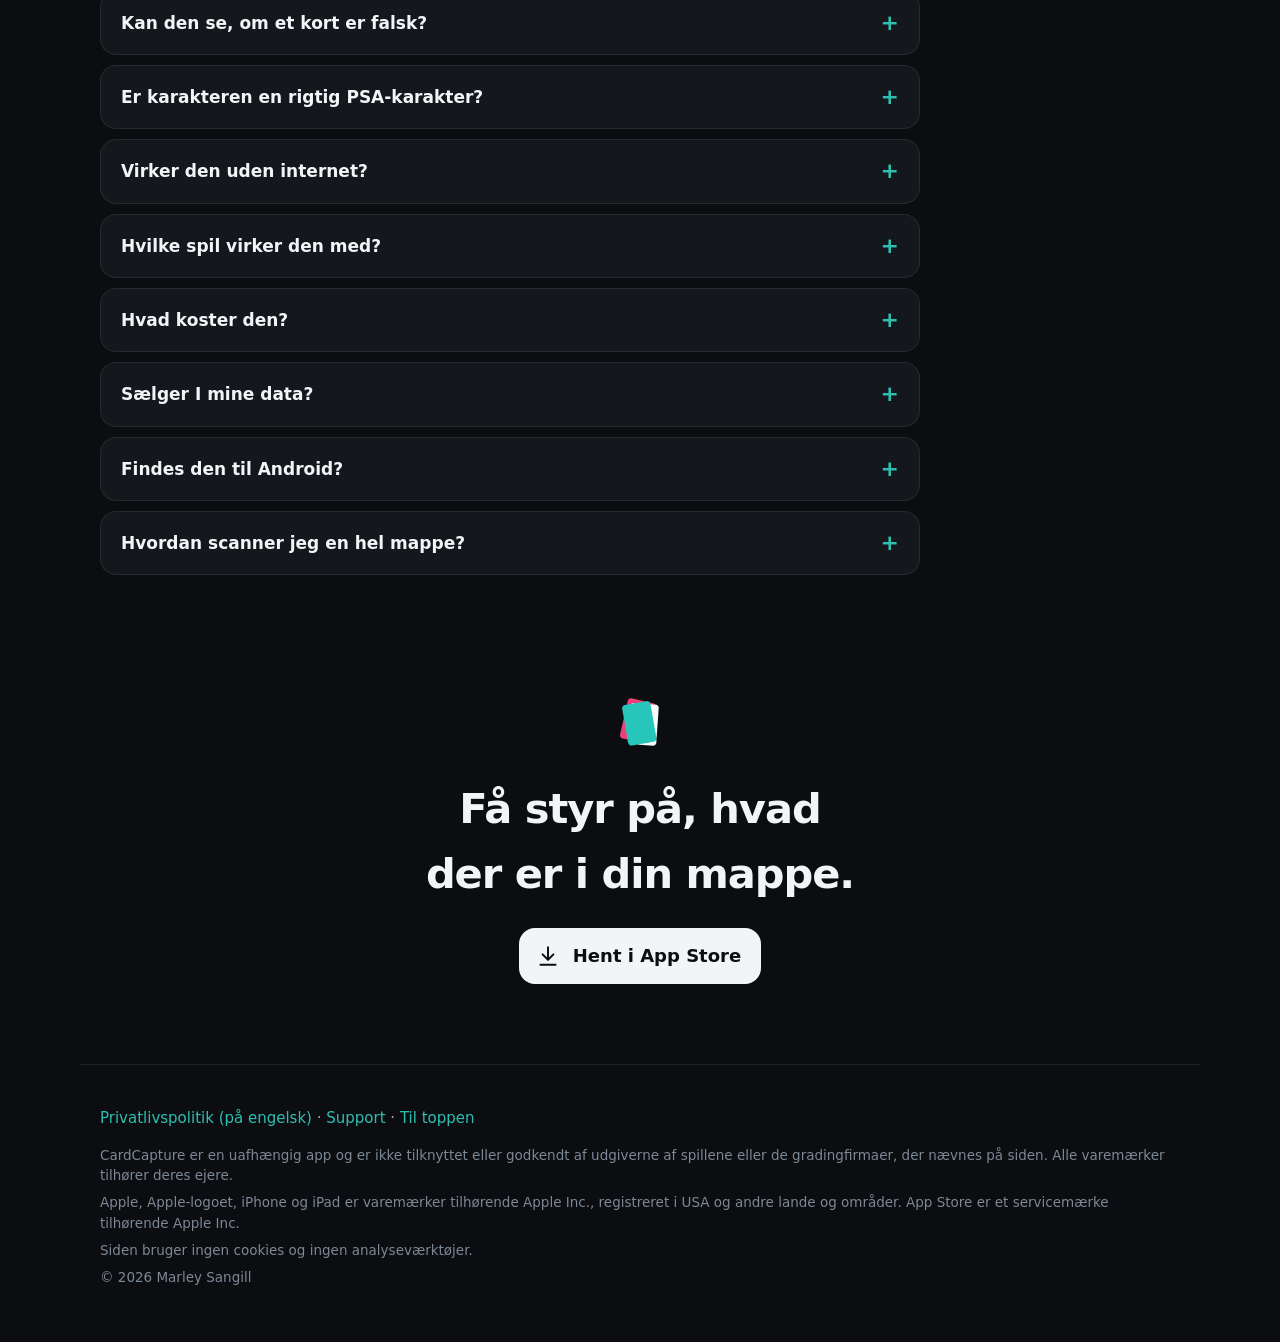
==== commit e1f2193c: "Launch: the site now points at the App Store, with the launch pricing and grading The waitlist form " ====
--- a/da/index.html
+++ b/da/index.html
@@ -23,11 +23,11 @@
   <meta property="og:locale" content="da_DK">
   <meta property="og:locale:alternate" content="en_US">
   <meta name="twitter:card" content="summary_large_image">
-  
+  <meta name="apple-itunes-app" content="app-id=6819230257">
   <link rel="icon" href="../assets/icon-64.png" type="image/png">
   <link rel="apple-touch-icon" href="../assets/icon-180.png">
   <link rel="stylesheet" href="../assets/site.css">
-  <script type="application/ld+json">[{"@context": "https://schema.org", "@type": ["SoftwareApplication", "MobileApplication"], "@id": "https://marleyromby-coder.github.io/cardcapture/#app", "name": "CardCapture", "url": "https://marleyromby-coder.github.io/cardcapture/da/", "description": "En scanner til samlekort på iPhone og iPad. Den finder den præcise udgave, prissætter kortet, tjekker tryk og stand – og siger til, når et foto ikke rækker.", "applicationCategory": "UtilitiesApplication", "operatingSystem": "iOS 17 or later, iPadOS 17 or later", "inLanguage": "da", "isAccessibleForFree": true, "image": "https://marleyromby-coder.github.io/cardcapture/assets/og-da.jpg", "featureList": ["En mappeside, ét billede: Fotografér en hel side. Kortene bliver genkendt og prissat i læserækkefølge, og dem, den er i tvivl om, kommer øverst.", "Læg en bunke: Lad kameraet køre, og læg kortene ét efter ét. Den fanger hvert kort af sig selv – uden at du trykker.", "Graderede slabs: Læser etiketten på en slab fra PSA, CGC, Beckett, SGC eller TAG – karakter og certifikatnummer – og linker til graderens eget opslag.", "Byt ved bordet: Dine kort på den ene side, deres på den anden. Scan begge, og vægten viser, om byttet er fair: inden for 10 % begge veje, for priser er skøn.", "Kortpas: Gem et korts stand, før det bliver sendt eller indsendt til gradering. Når det er tilbage, scanner du igen: Hvad har ændret sig, og passer centreringen stadig?", "Samling og indsigt: Dine kort med billeder og værdi, største stigninger og fald, sæt-komplethed og prisvarsler på dine egne kort.", "Dit år i kort: Årets fund, årets raket, din længste stime og dit yndlingssæt – samlet på ét kort, der er lavet til at blive delt.", "Privat fra start: Ingen reklamer, ingen brugsstatistik, ingen sporing, og du behøver ingen konto. Din samling ligger på din telefon – og i din egen private iCloud, hvis du vil.", "Virker med Pokémon (engelsk og japansk), Magic: The Gathering, Yu-Gi-Oh!, One Piece, Lorcana, Digimon, Dragon Ball Super (Fusion World), Union Arena og Gundam Card Game.", "I dag findes der priser på Pokémon, Magic: The Gathering og Yu-Gi-Oh! De andre spil bliver genkendt, tjekket og målt og viser »Ingen markedsdata« i stedet for et gæt – og ét tryk finder kortet til salg."]}, {"@context": "https://schema.org", "@type": "FAQPage", "inLanguage": "da", "mainEntity": [{"@type": "Question", "name": "Hvor præcise er priserne?", "acceptedAnswer": {"@type": "Answer", "text": "Så præcise som markederne bag dem – og den siger, hvor sikker den er. Et kort har ikke én sand pris, så CardCapture tager en vægtet median af markedstal, hvor faktiske salg og de nyeste tal vejer mest, og viser spændet, når markederne er uenige. Udbudspriser på eBay og Amazon vises som baggrund, men tæller aldrig med. For et kort i slab finder den ikke på en graderet pris – den linker til, hvad graderede eksemplarer faktisk er solgt for."}}, {"@type": "Question", "name": "Kan den se, om et kort er falsk?", "acceptedAnswer": {"@type": "Answer", "text": "Ikke med sikkerhed. Et foto kan ikke bevise, at et kort er ægte, og CardCapture påstår det aldrig. Den tjekker trykket, som en ekspert ville – rasterprikker, blæk, skrift, hvordan folien bevæger sig, når du vipper kortet, og om de trykte detaljer passer til udgaven. Du får en vurdering i ord, en sandsynlighed når nok tjek har kørt, eller »Uafklaret« når de ikke har. En grund til at se nærmere efter – ikke et certifikat."}}, {"@type": "Question", "name": "Virker den uden internet?", "acceptedAnswer": {"@type": "Answer", "text": "Til scanning, ja. Til friske priser, nej. Genkendelse, tjek og målinger sker på din telefon; intet foto sendes nogen steder hen for at blive genkendt. Engelske Pokémon-kort genkendes helt uden forbindelse, fordi det katalog er bygget ind. De andre spil henter deres katalog én gang og virker derefter også uden net. Uden net viser et kort, du har prissat før, den seneste pris og hvor gammel den er."}}, {"@type": "Question", "name": "Hvilke spil virker den med?", "acceptedAnswer": {"@type": "Answer", "text": "Pokémon (engelsk og japansk), Magic: The Gathering, Yu-Gi-Oh!, One Piece, Lorcana, Digimon, Dragon Ball Super (Fusion World), Union Arena og Gundam Card Game – alle bliver genkendt, tjekket og målt. I dag har den priser på Pokémon, Magic og Yu-Gi-Oh! De andre viser »Ingen markedsdata« i stedet for et opdigtet tal, og ét tryk finder kortet til salg."}}, {"@type": "Question", "name": "Hvad koster den?", "acceptedAnswer": {"@type": "Answer", "text": "Dine første 50 scanninger er gratis – 50 i alt, ikke om måneden – og Magic: The Gathering og Lorcana scannes altid gratis. Derefter: 50 scanninger mere for 2,99 $ eller CardCapture Pro til 4,99 $ om måneden, 29,99 $ om året eller 79,99 $ én gang. Begge abonnementer starter med 14 dage gratis. Priserne er i amerikanske dollar; App Store viser din egen pris."}}, {"@type": "Question", "name": "Sælger I mine data?", "acceptedAnswer": {"@type": "Answer", "text": "Nej – der er intet at sælge. CardCapture har ingen reklamer, ingen brugsstatistik og ingen sporing. Dens eneste server, et prisrelæ, sender prisopslag videre og gemmer intet om, hvem der spurgte. Din samling ligger på din telefon og i din egen private iCloud, hvis du vil; ingen andre kan læse den, heller ikke os. Prisopslag nævner et kort, aldrig dig. I App Store er appen mærket med, at der ikke indsamles data."}}, {"@type": "Question", "name": "Findes den til Android?", "acceptedAnswer": {"@type": "Answer", "text": "Ikke endnu. CardCapture er til iPhone og iPad med iOS 17 eller nyere."}}, {"@type": "Question", "name": "Hvordan scanner jeg en hel mappe?", "acceptedAnswer": {"@type": "Answer", "text": "Én side ad gangen. Sæt scanneren på Side, hold telefonen lige over siden, tjek antallet af kort i billedet, og tag billedet. Kortene bliver genkendt, prissat og listet i læserækkefølge, med dem, den er i tvivl om, øverst – tilføj dem så alle. Hvert genkendt kort bruger én scanning; Magic og Lorcana gør aldrig. Vil du have trykket tjekket, så scan kortet for sig."}}]}]</script>
+  <script type="application/ld+json">[{"@context": "https://schema.org", "@type": ["SoftwareApplication", "MobileApplication"], "@id": "https://marleyromby-coder.github.io/cardcapture/#app", "name": "CardCapture", "url": "https://marleyromby-coder.github.io/cardcapture/da/", "description": "En scanner til samlekort på iPhone og iPad. Den finder den præcise udgave, prissætter kortet, tjekker tryk og stand – og siger til, når et foto ikke rækker.", "applicationCategory": "UtilitiesApplication", "operatingSystem": "iOS 17 or later, iPadOS 17 or later", "inLanguage": "da", "isAccessibleForFree": true, "image": "https://marleyromby-coder.github.io/cardcapture/assets/og-da.jpg", "featureList": ["En mappeside, ét billede: Fotografér en hel side. Kortene bliver genkendt og prissat i læserækkefølge, og dem, den er i tvivl om, kommer øverst.", "Læg en bunke: Lad kameraet køre, og læg kortene ét efter ét. Den fanger hvert kort af sig selv – uden at du trykker.", "Graderede slabs: Læser etiketten på en slab fra PSA, CGC, Beckett, SGC eller TAG – karakter og certifikatnummer – og linker til graderens eget opslag.", "Gradér det, for- og bagside: Fotografér begge sider og få et estimat på en PSA-lignende og en BGS-lignende skala, med centrering, hjørner, kanter og overflade. Det er CardCaptures estimat, ikke en PSA- eller BGS-karakter.", "Shop på eBay: Nye æsker, bundles, enkeltkort og slabs til den billigste Køb nu-annonce på netop det produkt, med fragt til dig. Annoncerne er eBays egne og åbner på eBay.", "Byt ved bordet: Dine kort på den ene side, deres på den anden. Scan begge, og vægten viser, om byttet er fair: inden for 10 % begge veje, for priser er skøn.", "Kortpas: Gem et korts stand, før det bliver sendt eller indsendt til gradering. Når det er tilbage, scanner du igen: Hvad har ændret sig, og passer centreringen stadig?", "Samling og indsigt: Dine kort med billeder og værdi, største stigninger og fald, sæt-komplethed og prisvarsler på dine egne kort.", "Dit år i kort: Årets fund, årets raket, din længste stime og dit yndlingssæt – samlet på ét kort, der er lavet til at blive delt.", "Privat fra start: Ingen reklamer, ingen brugsstatistik, ingen sporing, og du behøver ingen konto. Din samling ligger på din telefon – og i din egen private iCloud, hvis du vil.", "Virker med Pokémon (engelsk og japansk), Magic: The Gathering, Yu-Gi-Oh!, One Piece, Lorcana, Digimon, Dragon Ball Super (Fusion World), Union Arena og Gundam Card Game.", "Markedspriserne dækker Pokémon, Magic: The Gathering, Yu-Gi-Oh!, One Piece, Lorcana, Digimon, Dragon Ball og Union Arena. Hvor ingen kilde er pålidelig, som indtil videre for Gundam Card Game, siger appen det i stedet for at gætte, og ét tryk finder kortet til salg."], "downloadUrl": "https://apps.apple.com/app/id6819230257", "installUrl": "https://apps.apple.com/app/id6819230257", "offers": {"@type": "Offer", "price": 0, "priceCurrency": "USD"}}, {"@context": "https://schema.org", "@type": "FAQPage", "inLanguage": "da", "mainEntity": [{"@type": "Question", "name": "Hvor præcise er priserne?", "acceptedAnswer": {"@type": "Answer", "text": "Så præcise som markederne bag dem – og den siger, hvor sikker den er. Et kort har ikke én sand pris, så CardCapture tager en vægtet median af markedstal, hvor faktiske salg og de nyeste tal vejer mest, og viser spændet, når markederne er uenige. Udbudspriser på eBay og Amazon vises som baggrund, men tæller aldrig med. For et kort i slab finder den ikke på en graderet pris – den linker til, hvad graderede eksemplarer faktisk er solgt for."}}, {"@type": "Question", "name": "Kan den se, om et kort er falsk?", "acceptedAnswer": {"@type": "Answer", "text": "Ikke med sikkerhed. Et foto kan ikke bevise, at et kort er ægte, og CardCapture påstår det aldrig. Den tjekker trykket, som en ekspert ville – rasterprikker, blæk, skrift, hvordan folien bevæger sig, når du vipper kortet, og om de trykte detaljer passer til udgaven. Du får en vurdering i ord, en sandsynlighed når nok tjek har kørt, eller »Uafklaret« når de ikke har. En grund til at se nærmere efter – ikke et certifikat."}}, {"@type": "Question", "name": "Er karakteren en rigtig PSA-karakter?", "acceptedAnswer": {"@type": "Answer", "text": "Nej. Det er CardCaptures eget estimat på en PSA-lignende og en BGS-lignende skala, ud fra billeder af for- og bagsiden. Kun et graderingsfirma kan give et kort en karakter. Brug det til at vælge, hvilke kort der er værd at sende ind. Kan billederne ikke bære et estimat, får du at vide, hvad du skal ændre, og intet bliver trukket."}}, {"@type": "Question", "name": "Virker den uden internet?", "acceptedAnswer": {"@type": "Answer", "text": "Til scanning, ja. Til friske priser, nej. Genkendelse, tjek og målinger sker på din telefon; intet foto sendes nogen steder hen for at blive genkendt. Engelske Pokémon-kort genkendes helt uden forbindelse, fordi det katalog er bygget ind. De andre spil henter deres katalog én gang og virker derefter også uden net. Uden net viser et kort, du har prissat før, den seneste pris og hvor gammel den er."}}, {"@type": "Question", "name": "Hvilke spil virker den med?", "acceptedAnswer": {"@type": "Answer", "text": "Pokémon (engelsk og japansk), Magic: The Gathering, Yu-Gi-Oh!, One Piece, Lorcana, Digimon, Dragon Ball Super (Fusion World), Union Arena og Gundam Card Game: alle bliver genkendt, tjekket og målt. Hvor ingen kilde er pålidelig, som indtil videre for Gundam Card Game, siger den det i stedet for at vise et opdigtet tal, og ét tryk finder kortet til salg."}}, {"@type": "Question", "name": "Hvad koster den?", "acceptedAnswer": {"@type": "Answer", "text": "Det er gratis og uden grænse at scanne enkeltkort og bunker. Tre graderinger er gratis. Derefter køber du én for 0,99 $ eller fem for 2,99 $, eller du får CardCapture Pro til 4,99 $ om måneden, 29,99 $ om året eller 79,99 $ én gang. Pro giver ubegrænsede graderinger, hele mappesider, prishistorik, hver måling og CSV-eksport. Begge abonnementer starter med 14 dage gratis. Priserne er i amerikanske dollar; App Store viser din egen pris."}}, {"@type": "Question", "name": "Sælger I mine data?", "acceptedAnswer": {"@type": "Answer", "text": "Nej, der er intet at sælge. CardCapture har ingen reklamer, ingen brugsstatistik og ingen sporing. Dens eneste server, et prisrelæ, sender opslag videre og gemmer intet om, hvem der spurgte. For at holde styr på de tre gratis graderinger bruger den Apples DeviceCheck, som intet siger om, hvem du er. Din samling ligger på din telefon og i din egen private iCloud, hvis du vil; ingen andre kan læse den, heller ikke os. Prisopslag nævner et kort, aldrig dig. I App Store er appen mærket med, at der ikke indsamles data."}}, {"@type": "Question", "name": "Findes den til Android?", "acceptedAnswer": {"@type": "Answer", "text": "Ikke endnu. CardCapture er til iPhone og iPad med iOS 17 eller nyere."}}, {"@type": "Question", "name": "Hvordan scanner jeg en hel mappe?", "acceptedAnswer": {"@type": "Answer", "text": "Én side ad gangen, med Pro. Sæt scanneren på Side, hold telefonen lige over siden, tjek antallet af kort i billedet, og tag billedet. Kortene bliver genkendt, prissat og listet i læserækkefølge, med dem, den er i tvivl om, øverst. Tilføj dem så alle. Enkeltkort og bunker forbliver gratis. Vil du have trykket tjekket, så scan kortet for sig."}}]}]</script>
 </head>
 <body>
   <a class="skip" href="#main">Spring til indhold</a>
@@ -47,8 +47,8 @@
       <div class="hero-copy">
         <h1><span class="tagline">Kortscanneren der viser sit arbejde.</span> <span class="line l1">Scan det.</span> <span class="line l2">Prissæt det.</span> <span class="line l3">Tjek det.</span></h1>
         <p class="lede">Peg kameraet på et kort. CardCapture finder den præcise udgave, prissætter kortet, tjekker tryk og stand – og siger til, når et foto ikke rækker.</p>
-        <div class="cta-row"><div class="store soon" role="note"><svg viewBox="0 0 24 24" width="24" height="24" fill="none" stroke="currentColor" stroke-width="1.8" stroke-linecap="round" stroke-linejoin="round" aria-hidden="true"><circle cx="12" cy="12" r="8.5"/><path d="M12 7.5V12l3 2"/></svg><div><small>Kommer snart</small><span>i App Store</span></div></div><a class="text-link" href="#pricing">Hvad det koster</a></div>
-        <p class="fine">Skriv din mail herunder, så får du én besked på lanceringsdagen.</p>
+        <div class="cta-row"><a class="store" href="https://apps.apple.com/app/id6819230257"><svg viewBox="0 0 24 24" width="24" height="24" fill="none" stroke="currentColor" stroke-width="1.8" stroke-linecap="round" stroke-linejoin="round" aria-hidden="true"><path d="M12 4v11"/><path d="M7 10.5l5 5 5-5"/><path d="M5 20h14"/></svg><span>Hent i App Store</span></a><a class="text-link" href="#pricing">Hvad det koster</a></div>
+        <p class="fine">Gratis at hente til iPhone og iPad. Scanning er gratis og uden grænse.</p>
       </div>
       <div class="hero-visual" aria-hidden="true">
         <video class="hero-video" autoplay muted loop playsinline preload="metadata" width="1080" height="1080"
@@ -65,7 +65,7 @@
 <article class="trio-item" data-card="white"><img class="trio-card" src="../assets/card-white.png" alt="" width="400" height="500" loading="lazy"><p class="kicker">Pris</p><h3>En pris – og hvor den kommer fra.</h3><p>Et kort har ikke én sand pris, og CardCapture lader ikke som om. Den samler markedernes priser til ét skøn og viser spændet, når de er uenige.</p><p class="proof">I appen: prisen, hvor sikker den er (nogle gange står der »Groft skøn«), og hvilke markeder tallet kommer fra – og hvor gammelt det er.</p></article>
 <article class="trio-item" data-card="pink"><img class="trio-card" src="../assets/card-pink.png" alt="" width="400" height="500" loading="lazy"><p class="kicker">Tjek</p><h3>Den tjekker trykket – og siger til, når den ikke kan.</h3><p>Forfalskninger er trykt anderledes. CardCapture ser på rasterprikkerne, blækket, skriften og den måde, folien bevæger sig på, når du vipper kortet. Den måler også centrering, hjørner, kanter og overflade.</p><p class="proof">I appen: en vurdering i ord, fra »Stemmer med et ægte kort« til »Tydelige tegn på forfalskning«, hvor mange tjek der kørte, og standen med det, der trækker mest ned. For lidt at gå efter? »Uafklaret« – og hvad du skal gøre anderledes.</p></article>
       </div>
-      <p class="bridge">Gratis eller Pro: Svaret er det samme. Pro viser også mellemregningerne: alle tal bag prisen, hvad hvert tjek målte, og hvert korts prishistorik.</p>
+      <p class="bridge">Gratis eller Pro: Svaret er det samme. Pro viser også mellemregningerne: hvad hvert tjek målte, hvert korts prishistorik og din samling som CSV.</p>
     </section>
 
     <section class="features" aria-labelledby="features-title">
@@ -74,6 +74,8 @@
         <article class="feature"><div class="icon"><svg viewBox="0 0 24 24" width="24" height="24" fill="none" stroke="currentColor" stroke-width="1.8" stroke-linecap="round" stroke-linejoin="round" aria-hidden="true"><rect x="3" y="3" width="5" height="7" rx="1.2"/><rect x="9.5" y="3" width="5" height="7" rx="1.2"/><rect x="16" y="3" width="5" height="7" rx="1.2"/><rect x="3" y="14" width="5" height="7" rx="1.2"/><rect x="9.5" y="14" width="5" height="7" rx="1.2"/><rect x="16" y="14" width="5" height="7" rx="1.2"/></svg></div><h3>En mappeside, ét billede</h3><p>Fotografér en hel side. Kortene bliver genkendt og prissat i læserækkefølge, og dem, den er i tvivl om, kommer øverst.</p></article>
 <article class="feature"><div class="icon"><svg viewBox="0 0 24 24" width="24" height="24" fill="none" stroke="currentColor" stroke-width="1.8" stroke-linecap="round" stroke-linejoin="round" aria-hidden="true"><rect x="7" y="3" width="12" height="15" rx="2"/><path d="M5 6.5v12A2.5 2.5 0 0 0 7.5 21H16"/></svg></div><h3>Læg en bunke</h3><p>Lad kameraet køre, og læg kortene ét efter ét. Den fanger hvert kort af sig selv – uden at du trykker.</p></article>
 <article class="feature"><div class="icon"><svg viewBox="0 0 24 24" width="24" height="24" fill="none" stroke="currentColor" stroke-width="1.8" stroke-linecap="round" stroke-linejoin="round" aria-hidden="true"><rect x="5" y="2.5" width="14" height="19" rx="2"/><path d="M5 7h14"/><rect x="8" y="10" width="8" height="9" rx="1"/></svg></div><h3>Graderede slabs</h3><p>Læser etiketten på en slab fra PSA, CGC, Beckett, SGC eller TAG – karakter og certifikatnummer – og linker til graderens eget opslag.</p></article>
+<article class="feature"><div class="icon"><svg viewBox="0 0 24 24" width="24" height="24" fill="none" stroke="currentColor" stroke-width="1.8" stroke-linecap="round" stroke-linejoin="round" aria-hidden="true"><path d="M12 3l2.7 5.6 6.1.8-4.5 4.2 1.2 6.1L12 16.7 6.5 19.7l1.2-6.1L3.2 9.4l6.1-.8z"/></svg></div><h3>Gradér det, for- og bagside</h3><p>Fotografér begge sider og få et estimat på en PSA-lignende og en BGS-lignende skala, med centrering, hjørner, kanter og overflade. Det er CardCaptures estimat, ikke en PSA- eller BGS-karakter.</p></article>
+<article class="feature"><div class="icon"><svg viewBox="0 0 24 24" width="24" height="24" fill="none" stroke="currentColor" stroke-width="1.8" stroke-linecap="round" stroke-linejoin="round" aria-hidden="true"><path d="M4 8h16l-1.2 12H5.2z"/><path d="M8.5 11V7a3.5 3.5 0 0 1 7 0v4"/></svg></div><h3>Shop på eBay</h3><p>Nye æsker, bundles, enkeltkort og slabs til den billigste Køb nu-annonce på netop det produkt, med fragt til dig. Annoncerne er eBays egne og åbner på eBay.</p></article>
 <article class="feature"><div class="icon"><svg viewBox="0 0 24 24" width="24" height="24" fill="none" stroke="currentColor" stroke-width="1.8" stroke-linecap="round" stroke-linejoin="round" aria-hidden="true"><path d="M12 3v18M7 21h10M5 7h14"/><path d="M5 7l-3 6a3 3 0 0 0 6 0zM19 7l-3 6a3 3 0 0 0 6 0z"/></svg></div><h3>Byt ved bordet</h3><p>Dine kort på den ene side, deres på den anden. Scan begge, og vægten viser, om byttet er fair: inden for 10 % begge veje, for priser er skøn.</p></article>
 <article class="feature"><div class="icon"><svg viewBox="0 0 24 24" width="24" height="24" fill="none" stroke="currentColor" stroke-width="1.8" stroke-linecap="round" stroke-linejoin="round" aria-hidden="true"><rect x="5" y="2.5" width="14" height="19" rx="2"/><path d="M9 12.5l2 2 4-4.5"/><path d="M9 6.5h6"/></svg></div><h3>Kortpas</h3><p>Gem et korts stand, før det bliver sendt eller indsendt til gradering. Når det er tilbage, scanner du igen: Hvad har ændret sig, og passer centreringen stadig?</p></article>
 <article class="feature"><div class="icon"><svg viewBox="0 0 24 24" width="24" height="24" fill="none" stroke="currentColor" stroke-width="1.8" stroke-linecap="round" stroke-linejoin="round" aria-hidden="true"><path d="M3 20h18"/><path d="M4 16l5-5 4 3 7-8"/><path d="M15 6h5v5"/></svg></div><h3>Samling og indsigt</h3><p>Dine kort med billeder og værdi, største stigninger og fald, sæt-komplethed og prisvarsler på dine egne kort.</p></article>
@@ -85,22 +87,22 @@
     <section class="games" aria-labelledby="games-title">
       <h2 id="games-title" class="section-title">Ni spil. Pokémon på to sprog.</h2>
       <p class="games-list">Virker med Pokémon (engelsk og japansk), Magic: The Gathering, Yu-Gi-Oh!, One Piece, Lorcana, Digimon, Dragon Ball Super (Fusion World), Union Arena og Gundam Card Game.</p>
-      <p class="games-prices">I dag findes der priser på Pokémon, Magic: The Gathering og Yu-Gi-Oh! De andre spil bliver genkendt, tjekket og målt og viser »Ingen markedsdata« i stedet for et gæt – og ét tryk finder kortet til salg.</p>
+      <p class="games-prices">Markedspriserne dækker Pokémon, Magic: The Gathering, Yu-Gi-Oh!, One Piece, Lorcana, Digimon, Dragon Ball og Union Arena. Hvor ingen kilde er pålidelig, som indtil videre for Gundam Card Game, siger appen det i stedet for at gætte, og ét tryk finder kortet til salg.</p>
       <p class="fine">CardCapture er en uafhængig app og er ikke tilknyttet eller godkendt af kortudgiverne. Alle varemærker tilhører deres ejere.</p>
     </section>
 
     <section class="pricing" id="pricing" aria-labelledby="pricing-title">
       <h2 id="pricing-title" class="section-title">Hvad det koster</h2>
-      <p class="section-intro">Start gratis. Betal for flere scanninger eller alle mellemregningerne – eller lad være.</p>
+      <p class="section-intro">Scanning er gratis. Betal for graderinger, mappesider og alle mellemregningerne, eller lad være.</p>
       <div class="plan-grid">
-        <article class="plan"><h3>Gratis</h3><div class="price">0 kr.</div><ul><li>Dine første 50 scanninger – 50 i alt, ikke om måneden</li><li>Hver scanning med kortet, prisen, tjek af trykket og standen</li><li>Magic: The Gathering og Lorcana scannes altid gratis</li><li>Samling, indsigt og prisvarsler</li><li>En scanning, der ikke kan genkende kortet, tæller ikke</li></ul></article>
-        <article class="plan highlight"><h3>CardCapture Pro</h3><ul class="price-lines"><li><strong>4,99 $</strong> om måneden</li><li><strong>29,99 $</strong> om året <span class="note">· spar 49 %</span></li><li><strong>79,99 $</strong> én gang <span class="note">· ingen fornyelse</span></li></ul><p class="trial">Både månedlig og årlig starter med 14 dage gratis.</p><ul><li>Ubegrænsede scanninger</li><li>Prishistorik for hvert kort</li><li>Alle tal bag en pris</li><li>Alle målinger bag hvert tjek</li><li>CSV-eksport</li></ul></article>
+        <article class="plan"><h3>Gratis</h3><div class="price">0 kr.</div><ul><li>Enkeltkort og bunker: scan så mange du vil, uden grænse</li><li>Hver scanning med kortet, prisen og kilderne, tryktjekket og standen</li><li>Tre graderinger, for- og bagside</li><li>Samling, indsigt og prisvarsler</li><li>Prishistorik for Magic og Lorcana er aldrig låst</li></ul></article>
+        <article class="plan highlight"><h3>CardCapture Pro</h3><ul class="price-lines"><li><strong>4,99 $</strong> om måneden</li><li><strong>29,99 $</strong> om året <span class="note">· spar 49 %</span></li><li><strong>79,99 $</strong> én gang <span class="note">· ingen fornyelse</span></li></ul><p class="trial">Både månedlig og årlig starter med 14 dage gratis.</p><ul><li>En hel mappeside i ét billede</li><li>Ubegrænsede graderinger</li><li>Prishistorik for hvert kort</li><li>Hver måling bag hvert tjek</li><li>CSV-eksport</li></ul></article>
       </div>
       <div class="pricing-notes">
-        <p class="topup">Brug for lidt flere? 50 ekstra scanninger for 2,99 $. Én betaling, ingen fornyelse.</p>
+        <p class="topup">Skal du kun bruge en gradering eller to? Én for 0,99 $, fem for 2,99 $. Én betaling, ingen fornyelse.</p>
         <div class="fair">
           <h3>Ingen overraskelser</h3>
-          <ul><li>Én påmindelse, før dine scanninger slipper op. Én gang.</li><li>Du vælger selv, hvornår du bliver mindet om, at prøveperioden slutter.</li><li>Når appen kender dit tempo, siger den, om en pakke til 2,99 $ eller et abonnement er billigst for dig.</li><li>Opsig når som helst under Indstillinger › dit navn › Abonnementer. Din samling forbliver din.</li></ul>
+          <ul><li>Scanning har ingen tæller og ingen nedtælling.</li><li>Du vælger selv, hvornår du bliver mindet om, at prøveperioden slutter.</li><li>Kan billederne ikke bære en gradering, får du at vide, hvad du skal ændre, og intet bliver trukket.</li><li>Opsig når som helst under Indstillinger › dit navn › Abonnementer. Din samling forbliver din.</li></ul>
         </div>
       </div>
       <p class="fine">Priserne er i amerikanske dollar; App Store viser prisen i din egen valuta. Én gratis prøveperiode pr. Apple-konto. Abonnementer fornyes automatisk, medmindre de opsiges mindst 24 timer før periodens udløb, og de administreres under din Apple-konto i Indstillinger.</p>
@@ -111,28 +113,29 @@
       <div class="faq-list">
         <details><summary>Hvor præcise er priserne?</summary><p>Så præcise som markederne bag dem – og den siger, hvor sikker den er. Et kort har ikke én sand pris, så CardCapture tager en vægtet median af markedstal, hvor faktiske salg og de nyeste tal vejer mest, og viser spændet, når markederne er uenige. Udbudspriser på eBay og Amazon vises som baggrund, men tæller aldrig med. For et kort i slab finder den ikke på en graderet pris – den linker til, hvad graderede eksemplarer faktisk er solgt for.</p></details>
 <details><summary>Kan den se, om et kort er falsk?</summary><p>Ikke med sikkerhed. Et foto kan ikke bevise, at et kort er ægte, og CardCapture påstår det aldrig. Den tjekker trykket, som en ekspert ville – rasterprikker, blæk, skrift, hvordan folien bevæger sig, når du vipper kortet, og om de trykte detaljer passer til udgaven. Du får en vurdering i ord, en sandsynlighed når nok tjek har kørt, eller »Uafklaret« når de ikke har. En grund til at se nærmere efter – ikke et certifikat.</p></details>
+<details><summary>Er karakteren en rigtig PSA-karakter?</summary><p>Nej. Det er CardCaptures eget estimat på en PSA-lignende og en BGS-lignende skala, ud fra billeder af for- og bagsiden. Kun et graderingsfirma kan give et kort en karakter. Brug det til at vælge, hvilke kort der er værd at sende ind. Kan billederne ikke bære et estimat, får du at vide, hvad du skal ændre, og intet bliver trukket.</p></details>
 <details><summary>Virker den uden internet?</summary><p>Til scanning, ja. Til friske priser, nej. Genkendelse, tjek og målinger sker på din telefon; intet foto sendes nogen steder hen for at blive genkendt. Engelske Pokémon-kort genkendes helt uden forbindelse, fordi det katalog er bygget ind. De andre spil henter deres katalog én gang og virker derefter også uden net. Uden net viser et kort, du har prissat før, den seneste pris og hvor gammel den er.</p></details>
-<details><summary>Hvilke spil virker den med?</summary><p>Pokémon (engelsk og japansk), Magic: The Gathering, Yu-Gi-Oh!, One Piece, Lorcana, Digimon, Dragon Ball Super (Fusion World), Union Arena og Gundam Card Game – alle bliver genkendt, tjekket og målt. I dag har den priser på Pokémon, Magic og Yu-Gi-Oh! De andre viser »Ingen markedsdata« i stedet for et opdigtet tal, og ét tryk finder kortet til salg.</p></details>
-<details><summary>Hvad koster den?</summary><p>Dine første 50 scanninger er gratis – 50 i alt, ikke om måneden – og Magic: The Gathering og Lorcana scannes altid gratis. Derefter: 50 scanninger mere for 2,99 $ eller CardCapture Pro til 4,99 $ om måneden, 29,99 $ om året eller 79,99 $ én gang. Begge abonnementer starter med 14 dage gratis. Priserne er i amerikanske dollar; App Store viser din egen pris.</p></details>
-<details><summary>Sælger I mine data?</summary><p>Nej – der er intet at sælge. CardCapture har ingen reklamer, ingen brugsstatistik og ingen sporing. Dens eneste server, et prisrelæ, sender prisopslag videre og gemmer intet om, hvem der spurgte. Din samling ligger på din telefon og i din egen private iCloud, hvis du vil; ingen andre kan læse den, heller ikke os. Prisopslag nævner et kort, aldrig dig. I App Store er appen mærket med, at der ikke indsamles data.</p></details>
+<details><summary>Hvilke spil virker den med?</summary><p>Pokémon (engelsk og japansk), Magic: The Gathering, Yu-Gi-Oh!, One Piece, Lorcana, Digimon, Dragon Ball Super (Fusion World), Union Arena og Gundam Card Game: alle bliver genkendt, tjekket og målt. Hvor ingen kilde er pålidelig, som indtil videre for Gundam Card Game, siger den det i stedet for at vise et opdigtet tal, og ét tryk finder kortet til salg.</p></details>
+<details><summary>Hvad koster den?</summary><p>Det er gratis og uden grænse at scanne enkeltkort og bunker. Tre graderinger er gratis. Derefter køber du én for 0,99 $ eller fem for 2,99 $, eller du får CardCapture Pro til 4,99 $ om måneden, 29,99 $ om året eller 79,99 $ én gang. Pro giver ubegrænsede graderinger, hele mappesider, prishistorik, hver måling og CSV-eksport. Begge abonnementer starter med 14 dage gratis. Priserne er i amerikanske dollar; App Store viser din egen pris.</p></details>
+<details><summary>Sælger I mine data?</summary><p>Nej, der er intet at sælge. CardCapture har ingen reklamer, ingen brugsstatistik og ingen sporing. Dens eneste server, et prisrelæ, sender opslag videre og gemmer intet om, hvem der spurgte. For at holde styr på de tre gratis graderinger bruger den Apples DeviceCheck, som intet siger om, hvem du er. Din samling ligger på din telefon og i din egen private iCloud, hvis du vil; ingen andre kan læse den, heller ikke os. Prisopslag nævner et kort, aldrig dig. I App Store er appen mærket med, at der ikke indsamles data.</p></details>
 <details><summary>Findes den til Android?</summary><p>Ikke endnu. CardCapture er til iPhone og iPad med iOS 17 eller nyere.</p></details>
-<details><summary>Hvordan scanner jeg en hel mappe?</summary><p>Én side ad gangen. Sæt scanneren på Side, hold telefonen lige over siden, tjek antallet af kort i billedet, og tag billedet. Kortene bliver genkendt, prissat og listet i læserækkefølge, med dem, den er i tvivl om, øverst – tilføj dem så alle. Hvert genkendt kort bruger én scanning; Magic og Lorcana gør aldrig. Vil du have trykket tjekket, så scan kortet for sig.</p></details>
+<details><summary>Hvordan scanner jeg en hel mappe?</summary><p>Én side ad gangen, med Pro. Sæt scanneren på Side, hold telefonen lige over siden, tjek antallet af kort i billedet, og tag billedet. Kortene bliver genkendt, prissat og listet i læserækkefølge, med dem, den er i tvivl om, øverst. Tilføj dem så alle. Enkeltkort og bunker forbliver gratis. Vil du have trykket tjekket, så scan kortet for sig.</p></details>
       </div>
     </section>
 
-    <section class="waitlist" id="waitlist" aria-labelledby="waitlist-title"><h2 id="waitlist-title" class="section-title">Vær den første, der får det at vide.</h2><p class="section-intro">Skriv din mail, så sender vi dig én besked den dag, CardCapture er i App Store. Ikke andet.</p><form class="waitlist-form" novalidate data-endpoint="https://cardcapture-waitlist.cardcapture.workers.dev/join" data-lang="da" data-messages="{&quot;ok&quot;: &quot;Tak – du står på listen. Én mail på lanceringsdagen, ikke andet.&quot;, &quot;invalid&quot;: &quot;Det ligner ikke en mailadresse. Tjek den og prøv igen.&quot;, &quot;error&quot;: &quot;Det gik ikke igennem. Prøv igen om lidt.&quot;, &quot;full&quot;: &quot;Listen er fuld for i dag. Prøv igen i morgen.&quot;, &quot;sending&quot;: &quot;Sender…&quot;}"><label for="waitlist-email">Din mail</label><div class="waitlist-row"><input id="waitlist-email" name="email" type="email" inputmode="email" autocomplete="email" required maxlength="254" placeholder="navn@eksempel.dk"><button type="submit">Giv mig besked</button></div><div class="hp" aria-hidden="true"><label>Website<input name="website" type="text" tabindex="-1" autocomplete="off"></label></div><p class="waitlist-status" role="status" aria-live="polite"></p><p class="fine">Vi bruger kun din mail til den ene besked og sletter den bagefter. Vil du væk før, så sig til, og den bliver slettet. <a href="../privacy/#waitlist">Sådan behandler vi den</a></p><noscript><p class="fine">Listen kræver JavaScript. Uden det er siden her alt, hvad der er – og App Store-linket står her på lanceringsdagen.</p></noscript></form></section>
+    
 
     <section class="closing" aria-labelledby="closing-title">
       <img class="closing-mark" src="../assets/mark.png" alt="" width="72" height="72" loading="lazy">
       <h2 id="closing-title">Få styr på, hvad der er i din mappe.</h2>
-      <div class="cta-row"><div class="store soon" role="note"><svg viewBox="0 0 24 24" width="24" height="24" fill="none" stroke="currentColor" stroke-width="1.8" stroke-linecap="round" stroke-linejoin="round" aria-hidden="true"><circle cx="12" cy="12" r="8.5"/><path d="M12 7.5V12l3 2"/></svg><div><small>Kommer snart</small><span>i App Store</span></div></div></div>
+      <div class="cta-row"><a class="store" href="https://apps.apple.com/app/id6819230257"><svg viewBox="0 0 24 24" width="24" height="24" fill="none" stroke="currentColor" stroke-width="1.8" stroke-linecap="round" stroke-linejoin="round" aria-hidden="true"><path d="M12 4v11"/><path d="M7 10.5l5 5 5-5"/><path d="M5 20h14"/></svg><span>Hent i App Store</span></a></div>
     </section>
   </main>
 
   <footer class="footer">
-    <p><a href="../privacy/">Privatlivspolitik (på engelsk)</a> · <a href="#top">Til toppen</a></p>
+    <p><a href="../privacy/">Privatlivspolitik (på engelsk)</a> · <a href="../support/">Support</a> · <a href="#top">Til toppen</a></p>
     <p class="fine">CardCapture er en uafhængig app og er ikke tilknyttet eller godkendt af udgiverne af spillene eller de gradingfirmaer, der nævnes på siden. Alle varemærker tilhører deres ejere.</p>
-    
+    <p class="fine">Apple, Apple-logoet, iPhone og iPad er varemærker tilhørende Apple Inc., registreret i USA og andre lande og områder. App Store er et servicemærke tilhørende Apple Inc.</p>
     <p class="fine">Siden bruger ingen cookies og ingen analyseværktøjer.</p>
     <p class="fine">© 2026 Marley Sangill</p>
   </footer>
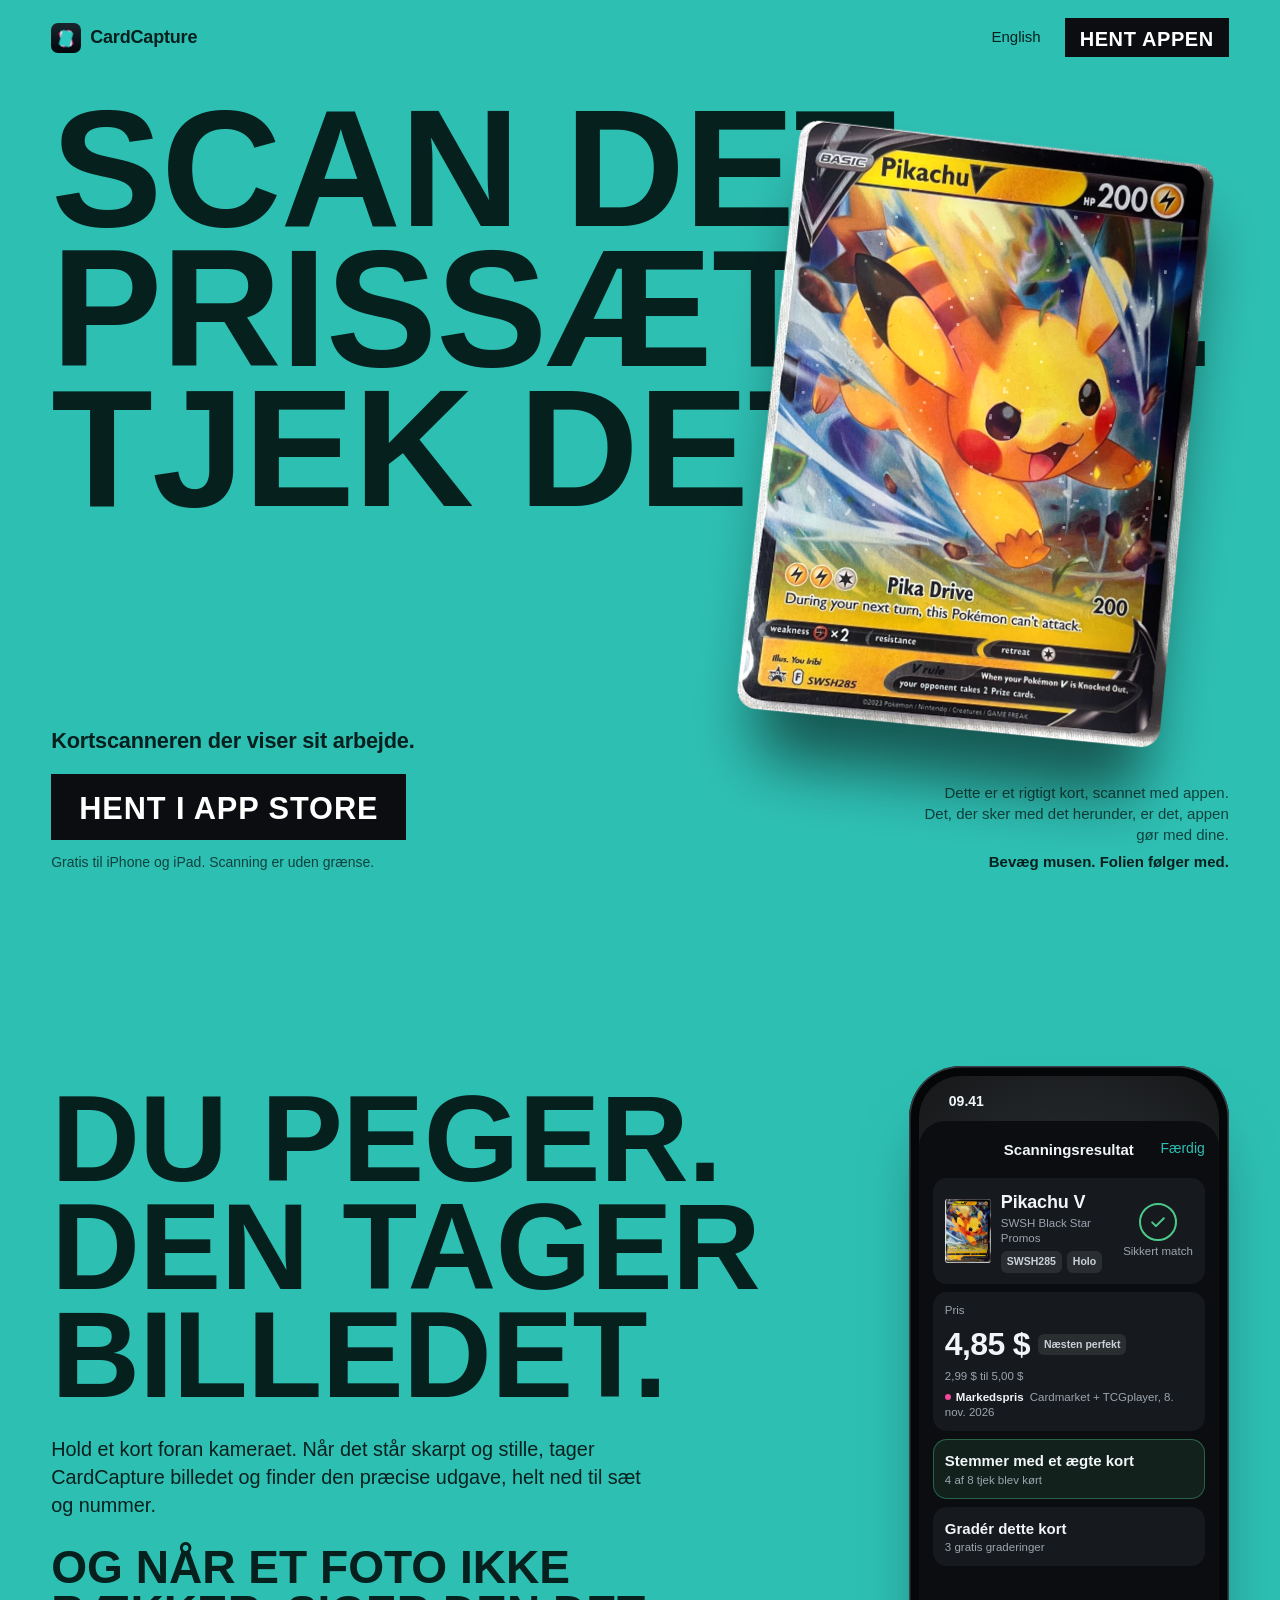
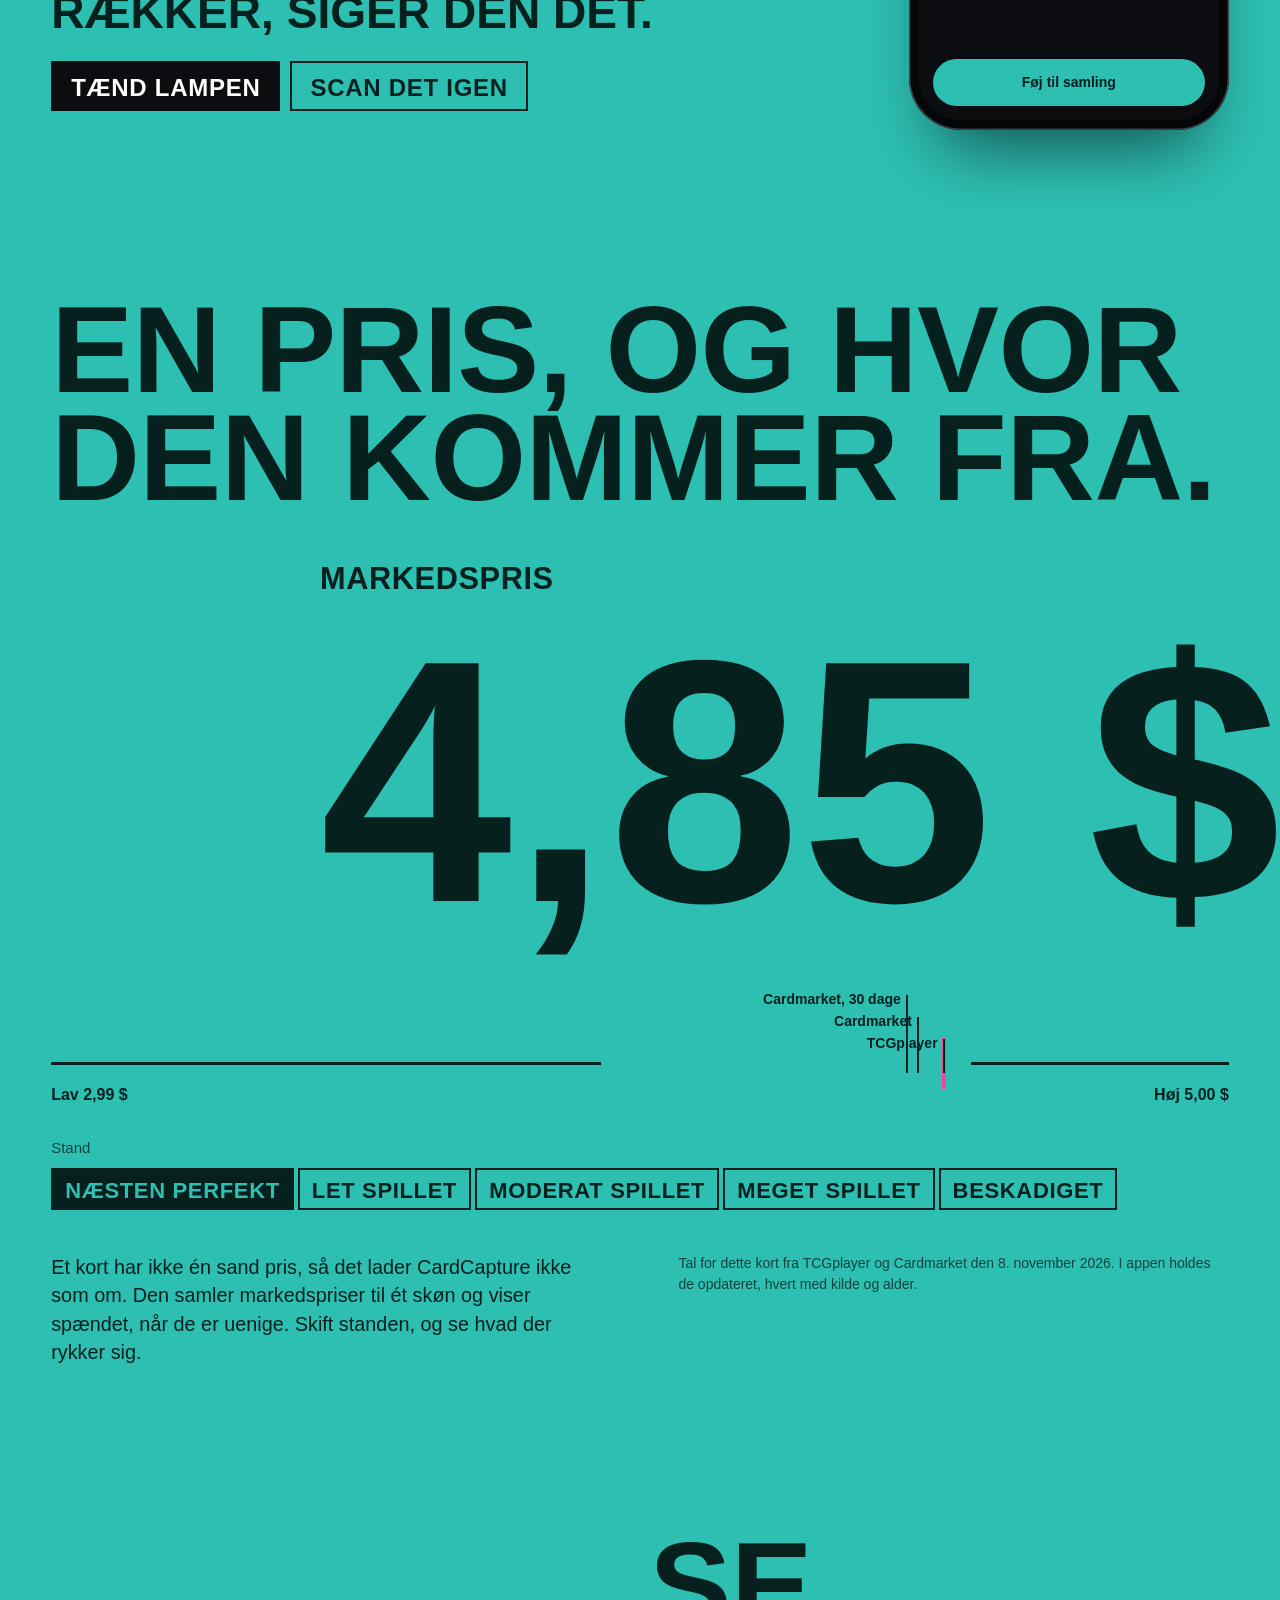
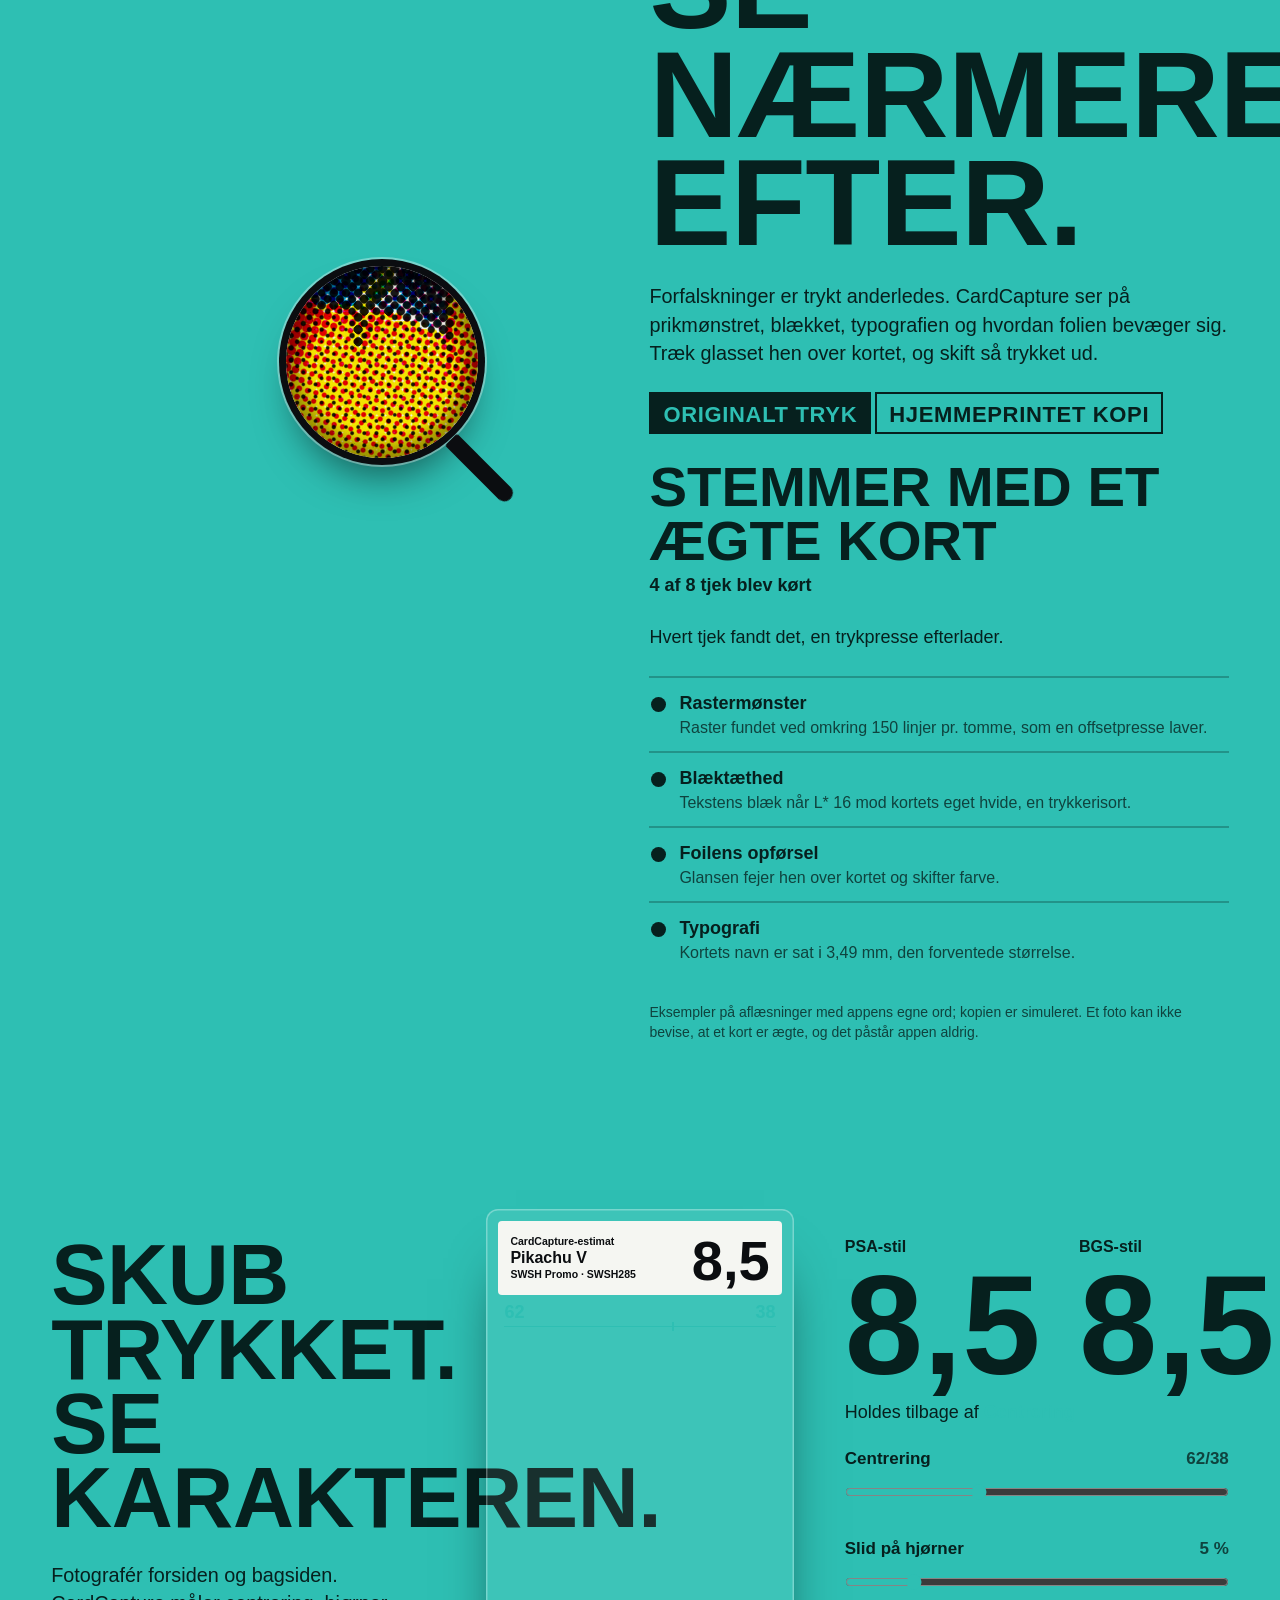
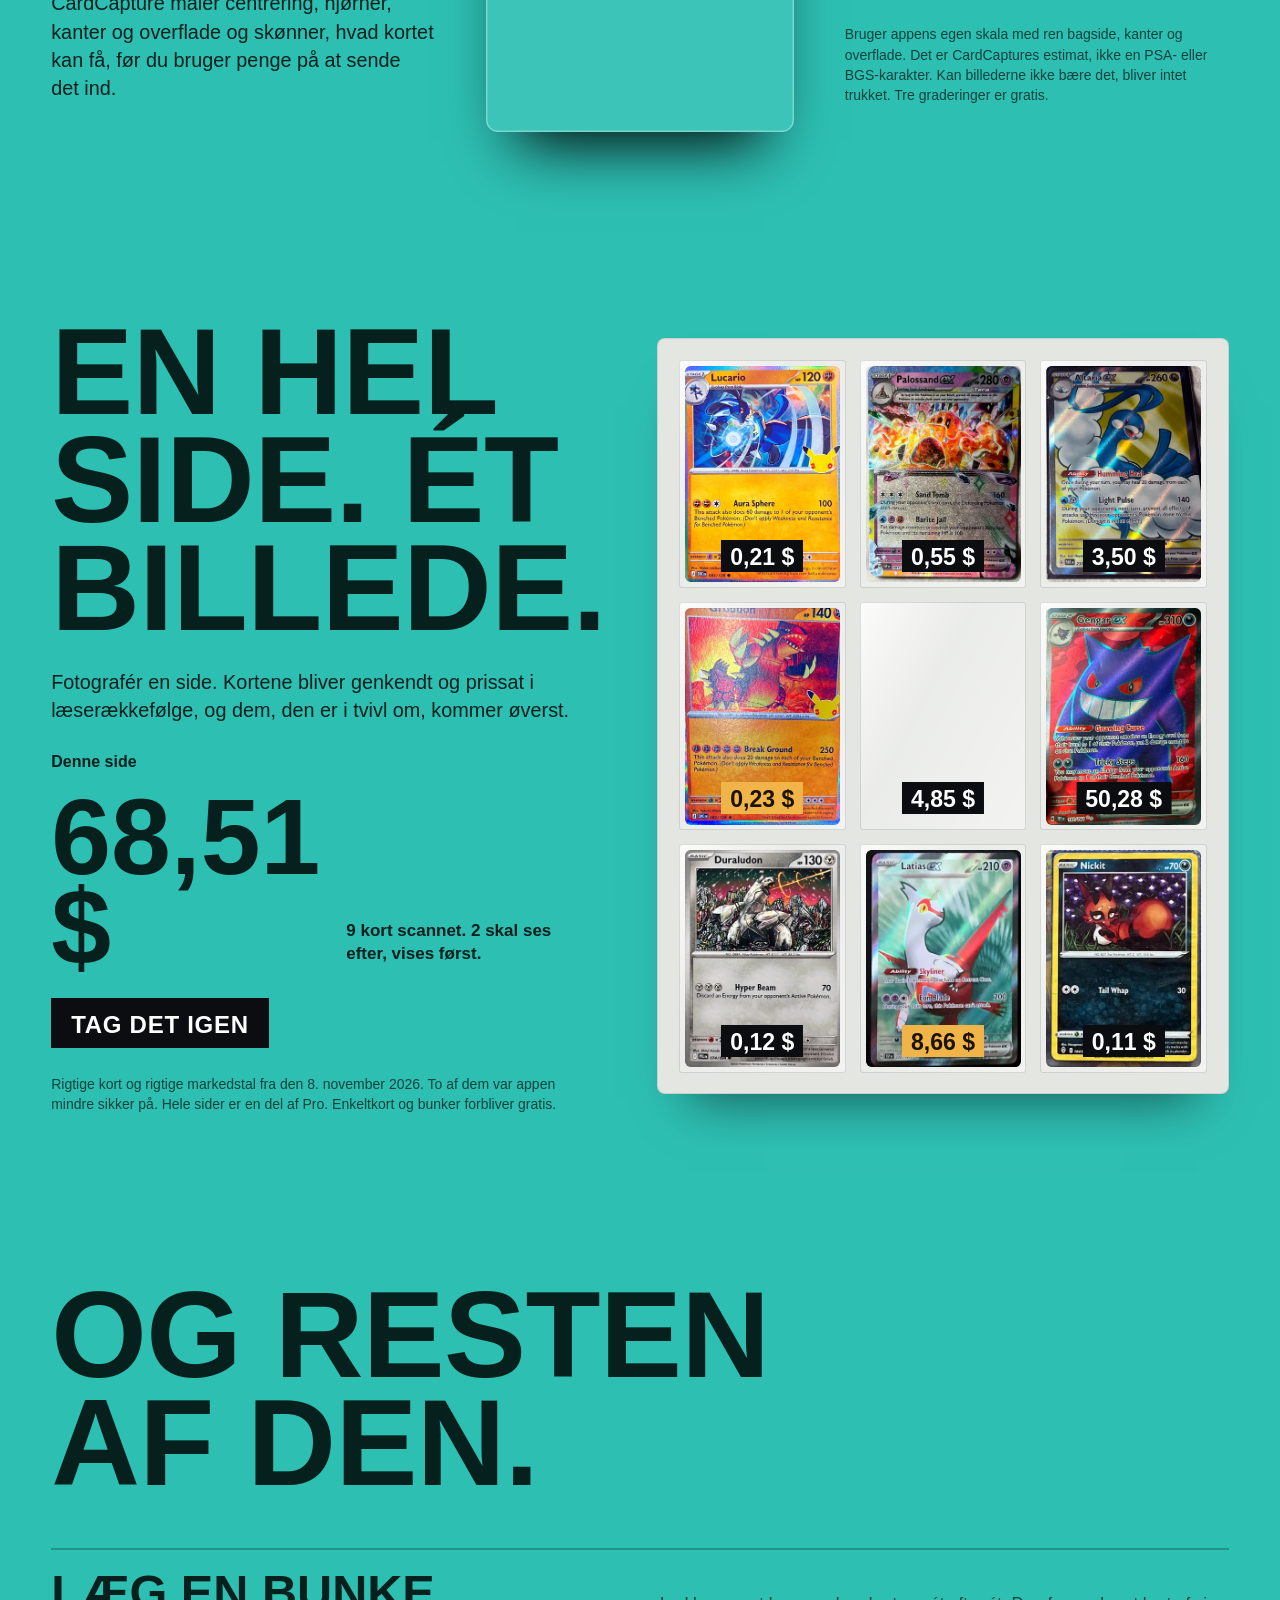
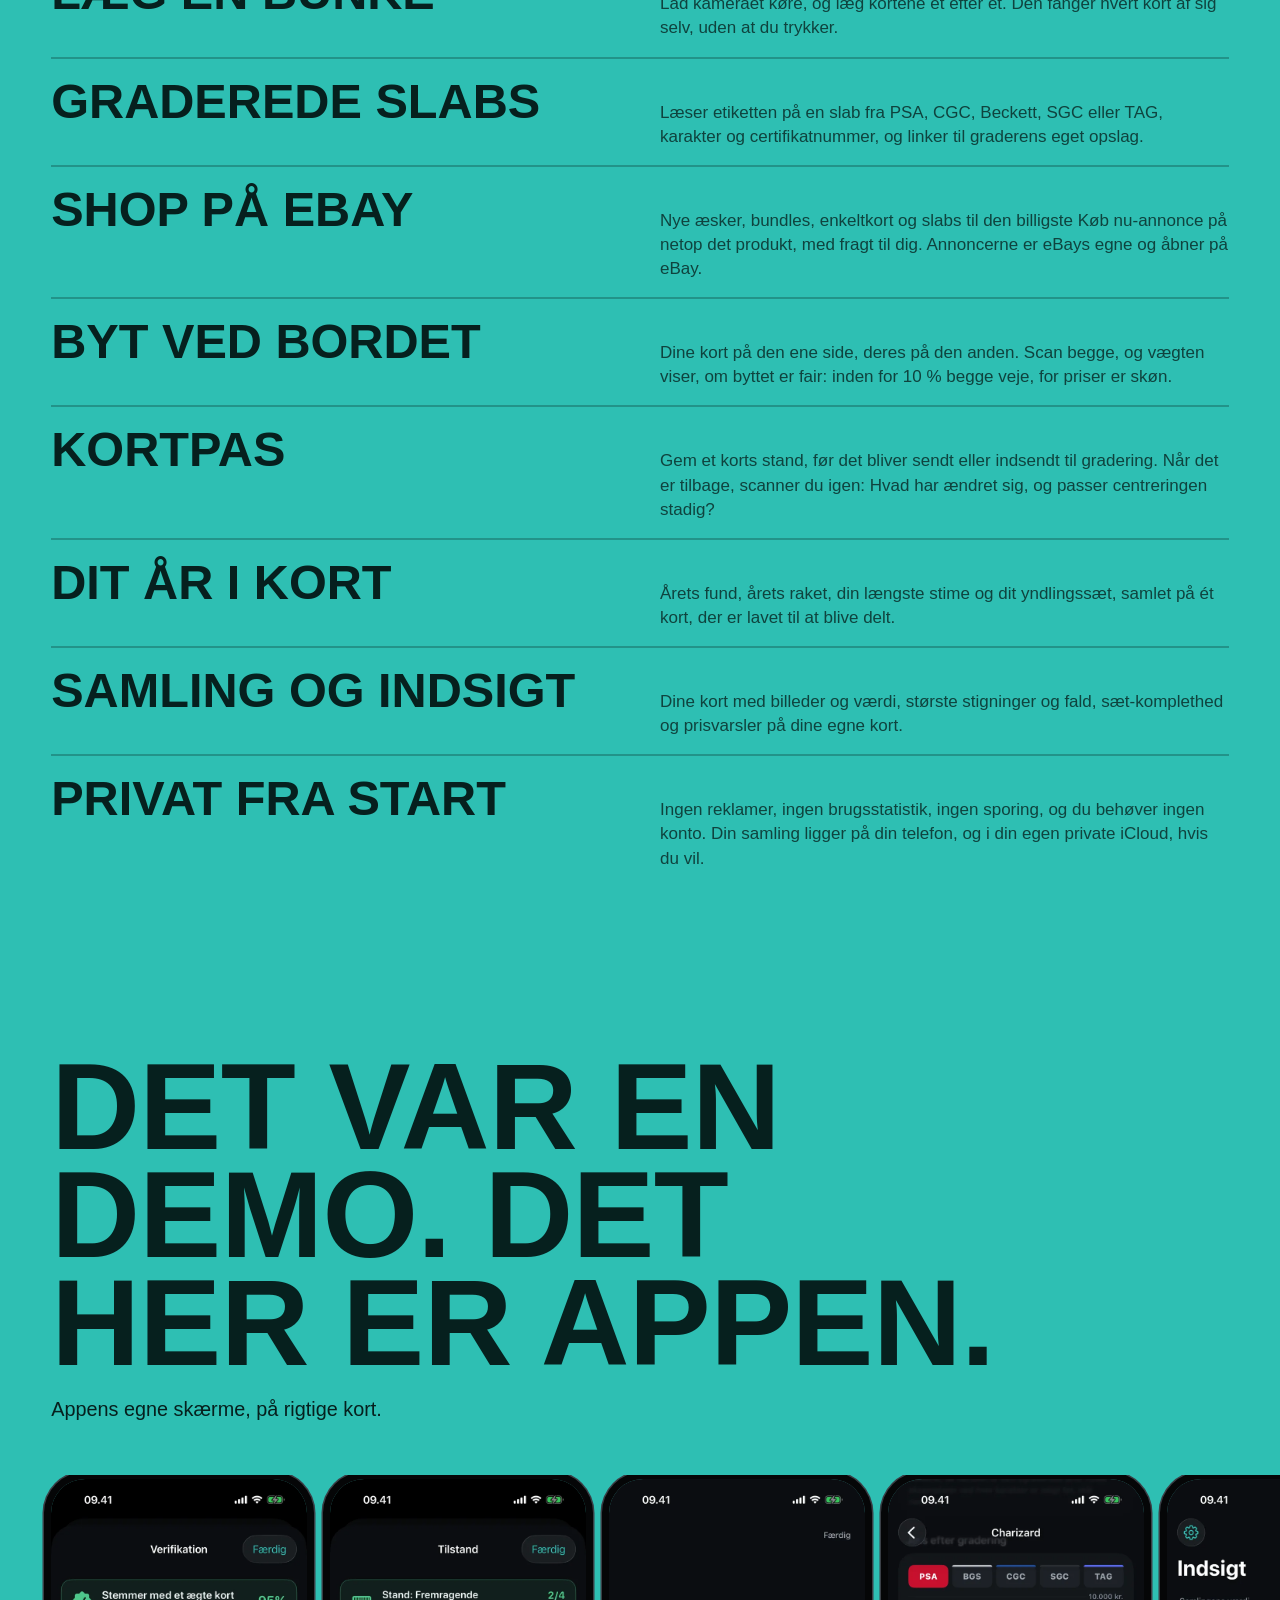
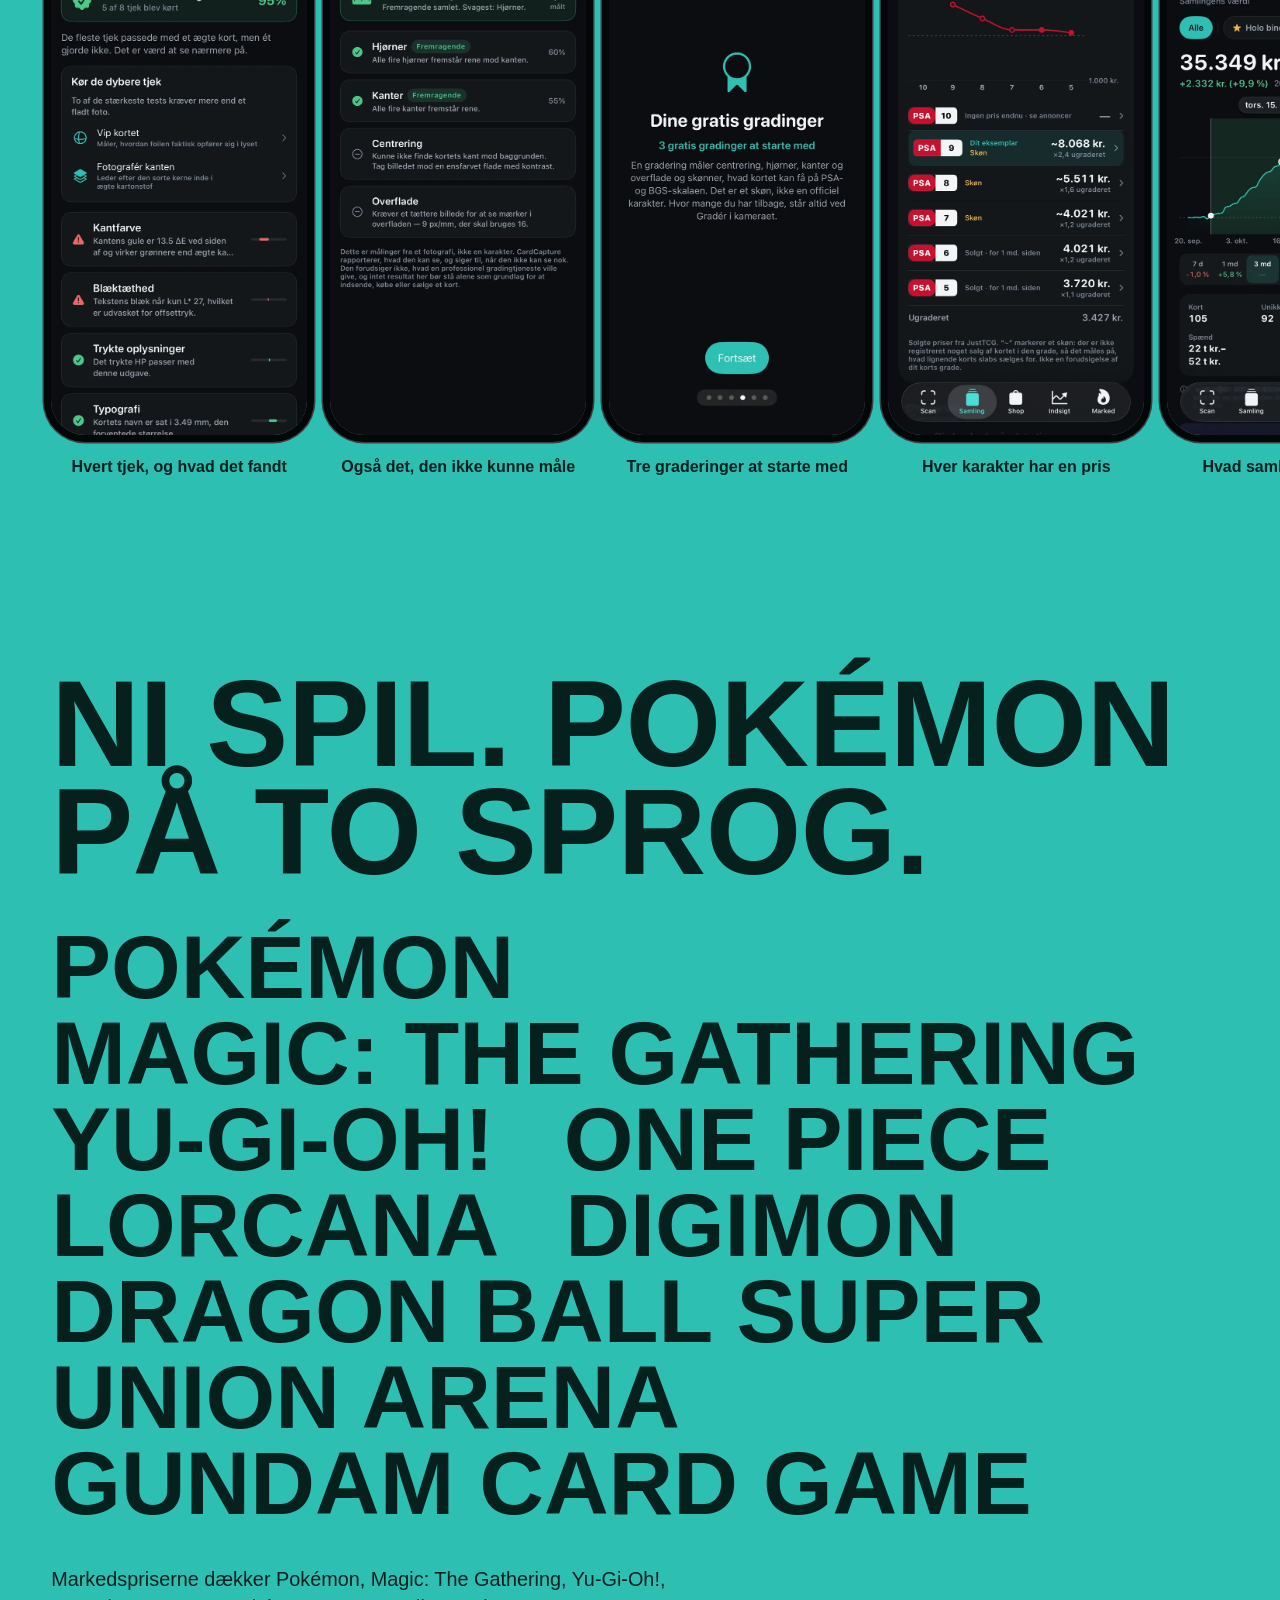
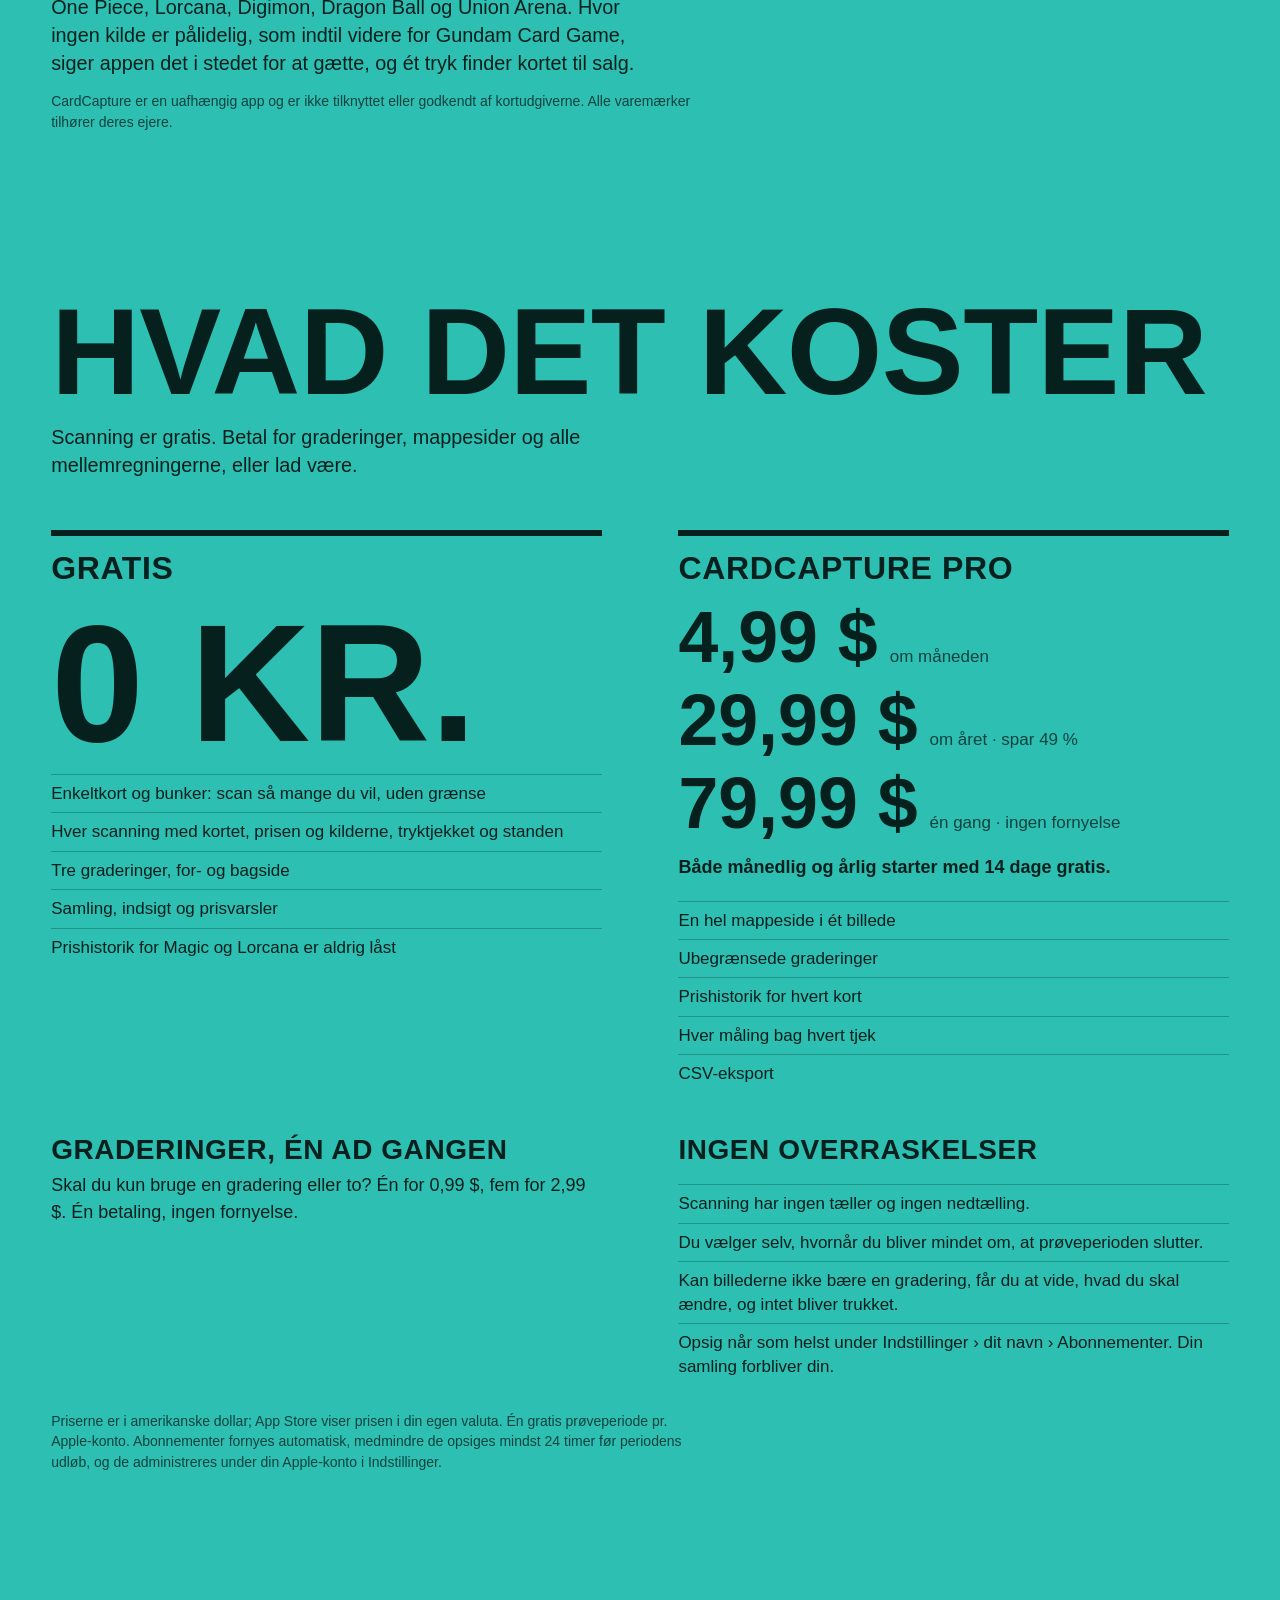
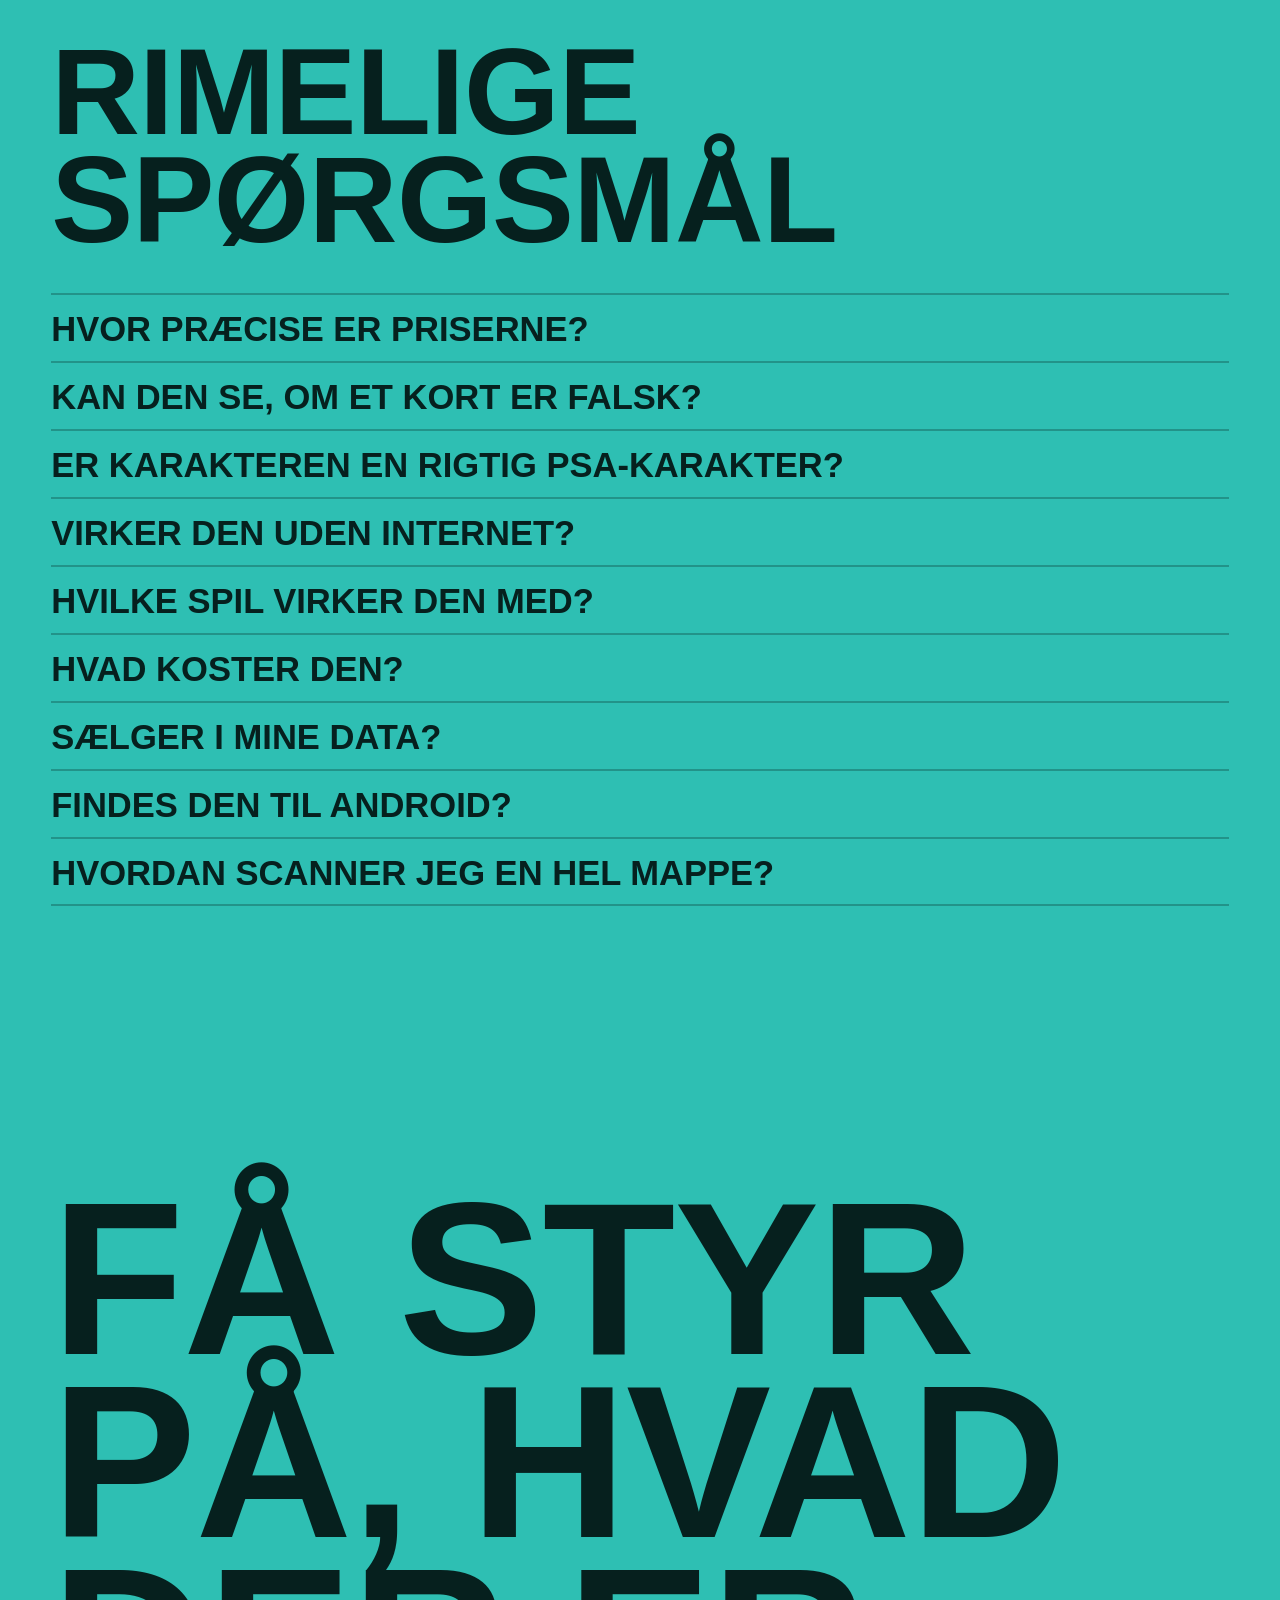
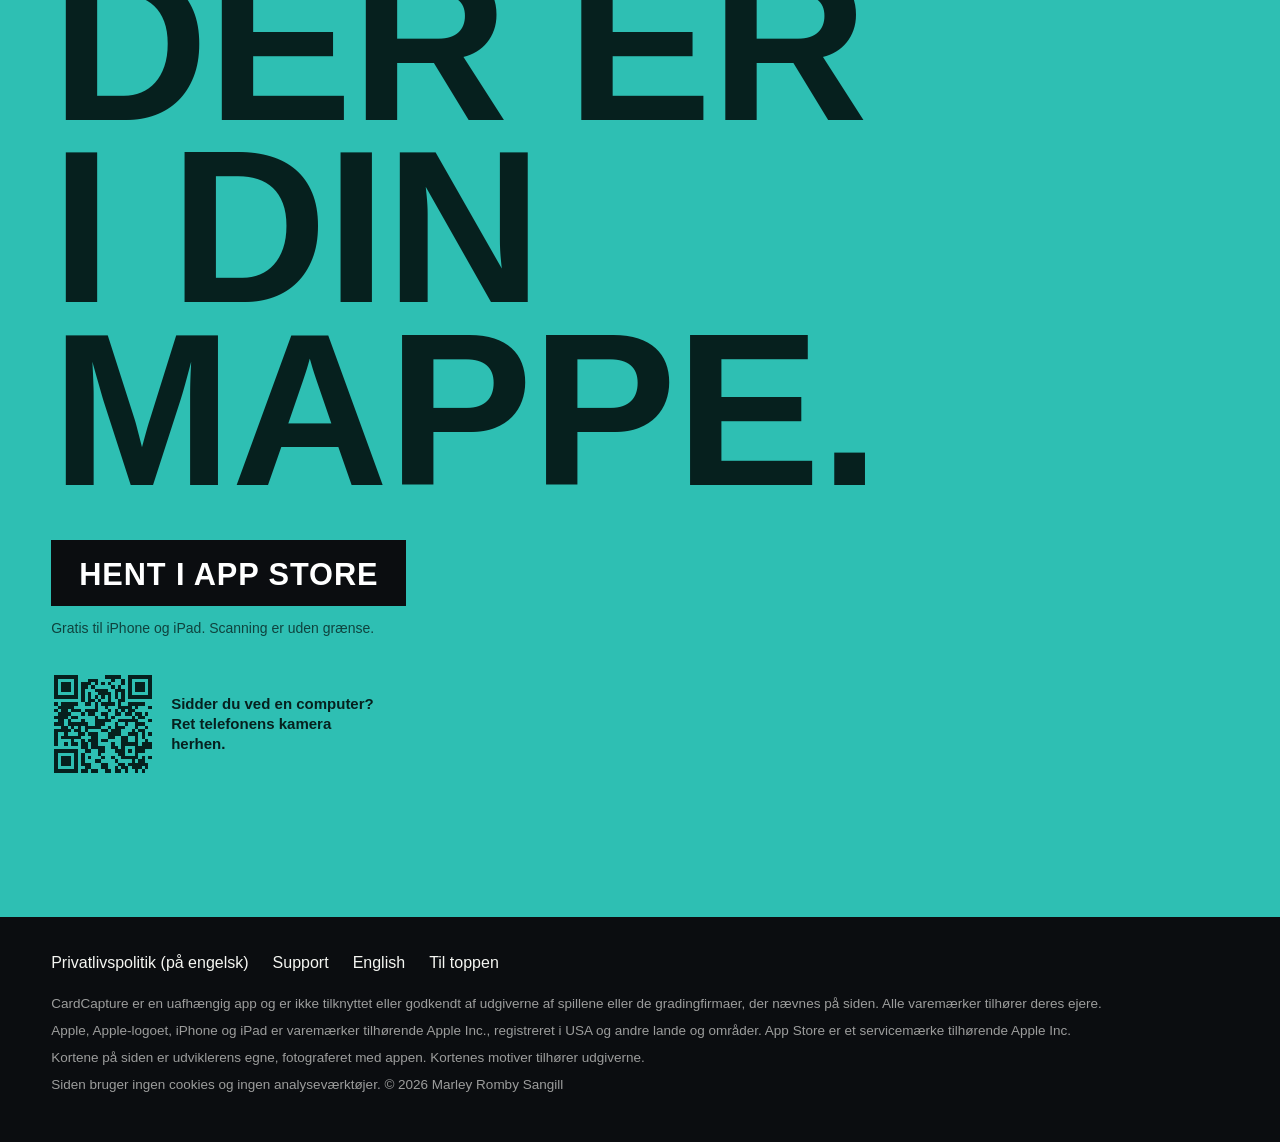
==== commit a1410b28: "The site, rebuilt: one real card you handle from scan to binder page A scanned card travels down the" ====
--- a/da/index.html
+++ b/da/index.html
@@ -3,20 +3,19 @@
 <head>
   <meta charset="utf-8">
   <meta name="viewport" content="width=device-width, initial-scale=1, viewport-fit=cover">
-  <title>CardCapture – kortscanneren der viser sit arbejde</title>
-  <meta name="description" content="En scanner til samlekort på iPhone og iPad. Den finder den præcise udgave, prissætter kortet, tjekker tryk og stand – og siger til, når et foto ikke rækker.">
-  <meta name="theme-color" content="#0B0D10">
-  <meta name="color-scheme" content="dark">
-  <link rel="canonical" href="https://marleyromby-coder.github.io/cardcapture/da/">
-  <link rel="alternate" hreflang="en" href="https://marleyromby-coder.github.io/cardcapture/">
-  <link rel="alternate" hreflang="da" href="https://marleyromby-coder.github.io/cardcapture/da/">
-  <link rel="alternate" hreflang="x-default" href="https://marleyromby-coder.github.io/cardcapture/">
+  <title>CardCapture: kortscanneren der viser sit arbejde</title>
+  <meta name="description" content="En scanner til samlekort på iPhone og iPad. Den finder den præcise udgave, prissætter kortet, tjekker tryk og stand, og siger til, når et foto ikke rækker.">
+  <meta name="theme-color" content="#2EBFB3">
+  <link rel="canonical" href="https://cardcaptureapp.site/da/">
+  <link rel="alternate" hreflang="en" href="https://cardcaptureapp.site/">
+  <link rel="alternate" hreflang="da" href="https://cardcaptureapp.site/da/">
+  <link rel="alternate" hreflang="x-default" href="https://cardcaptureapp.site/">
   <meta property="og:type" content="website">
   <meta property="og:site_name" content="CardCapture">
-  <meta property="og:title" content="CardCapture – kortscanneren der viser sit arbejde">
-  <meta property="og:description" content="En scanner til samlekort på iPhone og iPad. Den finder den præcise udgave, prissætter kortet, tjekker tryk og stand – og siger til, når et foto ikke rækker.">
-  <meta property="og:url" content="https://marleyromby-coder.github.io/cardcapture/da/">
-  <meta property="og:image" content="https://marleyromby-coder.github.io/cardcapture/assets/og-da.jpg">
+  <meta property="og:title" content="CardCapture: kortscanneren der viser sit arbejde">
+  <meta property="og:description" content="En scanner til samlekort på iPhone og iPad. Den finder den præcise udgave, prissætter kortet, tjekker tryk og stand, og siger til, når et foto ikke rækker.">
+  <meta property="og:url" content="https://cardcaptureapp.site/da/">
+  <meta property="og:image" content="https://cardcaptureapp.site/assets/og-da.jpg">
   <meta property="og:image:width" content="1200">
   <meta property="og:image:height" content="630">
   <meta property="og:image:alt" content="CardCaptures tre kort i turkis, hvid og pink, der svæver ved siden af en telefon med appen.">
@@ -26,120 +25,244 @@
   <meta name="apple-itunes-app" content="app-id=6819230257">
   <link rel="icon" href="../assets/icon-64.png" type="image/png">
   <link rel="apple-touch-icon" href="../assets/icon-180.png">
+  <link rel="preload" as="image" href="../assets/card-pikachu.webp">
   <link rel="stylesheet" href="../assets/site.css">
-  <script type="application/ld+json">[{"@context": "https://schema.org", "@type": ["SoftwareApplication", "MobileApplication"], "@id": "https://marleyromby-coder.github.io/cardcapture/#app", "name": "CardCapture", "url": "https://marleyromby-coder.github.io/cardcapture/da/", "description": "En scanner til samlekort på iPhone og iPad. Den finder den præcise udgave, prissætter kortet, tjekker tryk og stand – og siger til, når et foto ikke rækker.", "applicationCategory": "UtilitiesApplication", "operatingSystem": "iOS 17 or later, iPadOS 17 or later", "inLanguage": "da", "isAccessibleForFree": true, "image": "https://marleyromby-coder.github.io/cardcapture/assets/og-da.jpg", "featureList": ["En mappeside, ét billede: Fotografér en hel side. Kortene bliver genkendt og prissat i læserækkefølge, og dem, den er i tvivl om, kommer øverst.", "Læg en bunke: Lad kameraet køre, og læg kortene ét efter ét. Den fanger hvert kort af sig selv – uden at du trykker.", "Graderede slabs: Læser etiketten på en slab fra PSA, CGC, Beckett, SGC eller TAG – karakter og certifikatnummer – og linker til graderens eget opslag.", "Gradér det, for- og bagside: Fotografér begge sider og få et estimat på en PSA-lignende og en BGS-lignende skala, med centrering, hjørner, kanter og overflade. Det er CardCaptures estimat, ikke en PSA- eller BGS-karakter.", "Shop på eBay: Nye æsker, bundles, enkeltkort og slabs til den billigste Køb nu-annonce på netop det produkt, med fragt til dig. Annoncerne er eBays egne og åbner på eBay.", "Byt ved bordet: Dine kort på den ene side, deres på den anden. Scan begge, og vægten viser, om byttet er fair: inden for 10 % begge veje, for priser er skøn.", "Kortpas: Gem et korts stand, før det bliver sendt eller indsendt til gradering. Når det er tilbage, scanner du igen: Hvad har ændret sig, og passer centreringen stadig?", "Samling og indsigt: Dine kort med billeder og værdi, største stigninger og fald, sæt-komplethed og prisvarsler på dine egne kort.", "Dit år i kort: Årets fund, årets raket, din længste stime og dit yndlingssæt – samlet på ét kort, der er lavet til at blive delt.", "Privat fra start: Ingen reklamer, ingen brugsstatistik, ingen sporing, og du behøver ingen konto. Din samling ligger på din telefon – og i din egen private iCloud, hvis du vil.", "Virker med Pokémon (engelsk og japansk), Magic: The Gathering, Yu-Gi-Oh!, One Piece, Lorcana, Digimon, Dragon Ball Super (Fusion World), Union Arena og Gundam Card Game.", "Markedspriserne dækker Pokémon, Magic: The Gathering, Yu-Gi-Oh!, One Piece, Lorcana, Digimon, Dragon Ball og Union Arena. Hvor ingen kilde er pålidelig, som indtil videre for Gundam Card Game, siger appen det i stedet for at gætte, og ét tryk finder kortet til salg."], "downloadUrl": "https://apps.apple.com/app/id6819230257", "installUrl": "https://apps.apple.com/app/id6819230257", "offers": {"@type": "Offer", "price": 0, "priceCurrency": "USD"}}, {"@context": "https://schema.org", "@type": "FAQPage", "inLanguage": "da", "mainEntity": [{"@type": "Question", "name": "Hvor præcise er priserne?", "acceptedAnswer": {"@type": "Answer", "text": "Så præcise som markederne bag dem – og den siger, hvor sikker den er. Et kort har ikke én sand pris, så CardCapture tager en vægtet median af markedstal, hvor faktiske salg og de nyeste tal vejer mest, og viser spændet, når markederne er uenige. Udbudspriser på eBay og Amazon vises som baggrund, men tæller aldrig med. For et kort i slab finder den ikke på en graderet pris – den linker til, hvad graderede eksemplarer faktisk er solgt for."}}, {"@type": "Question", "name": "Kan den se, om et kort er falsk?", "acceptedAnswer": {"@type": "Answer", "text": "Ikke med sikkerhed. Et foto kan ikke bevise, at et kort er ægte, og CardCapture påstår det aldrig. Den tjekker trykket, som en ekspert ville – rasterprikker, blæk, skrift, hvordan folien bevæger sig, når du vipper kortet, og om de trykte detaljer passer til udgaven. Du får en vurdering i ord, en sandsynlighed når nok tjek har kørt, eller »Uafklaret« når de ikke har. En grund til at se nærmere efter – ikke et certifikat."}}, {"@type": "Question", "name": "Er karakteren en rigtig PSA-karakter?", "acceptedAnswer": {"@type": "Answer", "text": "Nej. Det er CardCaptures eget estimat på en PSA-lignende og en BGS-lignende skala, ud fra billeder af for- og bagsiden. Kun et graderingsfirma kan give et kort en karakter. Brug det til at vælge, hvilke kort der er værd at sende ind. Kan billederne ikke bære et estimat, får du at vide, hvad du skal ændre, og intet bliver trukket."}}, {"@type": "Question", "name": "Virker den uden internet?", "acceptedAnswer": {"@type": "Answer", "text": "Til scanning, ja. Til friske priser, nej. Genkendelse, tjek og målinger sker på din telefon; intet foto sendes nogen steder hen for at blive genkendt. Engelske Pokémon-kort genkendes helt uden forbindelse, fordi det katalog er bygget ind. De andre spil henter deres katalog én gang og virker derefter også uden net. Uden net viser et kort, du har prissat før, den seneste pris og hvor gammel den er."}}, {"@type": "Question", "name": "Hvilke spil virker den med?", "acceptedAnswer": {"@type": "Answer", "text": "Pokémon (engelsk og japansk), Magic: The Gathering, Yu-Gi-Oh!, One Piece, Lorcana, Digimon, Dragon Ball Super (Fusion World), Union Arena og Gundam Card Game: alle bliver genkendt, tjekket og målt. Hvor ingen kilde er pålidelig, som indtil videre for Gundam Card Game, siger den det i stedet for at vise et opdigtet tal, og ét tryk finder kortet til salg."}}, {"@type": "Question", "name": "Hvad koster den?", "acceptedAnswer": {"@type": "Answer", "text": "Det er gratis og uden grænse at scanne enkeltkort og bunker. Tre graderinger er gratis. Derefter køber du én for 0,99 $ eller fem for 2,99 $, eller du får CardCapture Pro til 4,99 $ om måneden, 29,99 $ om året eller 79,99 $ én gang. Pro giver ubegrænsede graderinger, hele mappesider, prishistorik, hver måling og CSV-eksport. Begge abonnementer starter med 14 dage gratis. Priserne er i amerikanske dollar; App Store viser din egen pris."}}, {"@type": "Question", "name": "Sælger I mine data?", "acceptedAnswer": {"@type": "Answer", "text": "Nej, der er intet at sælge. CardCapture har ingen reklamer, ingen brugsstatistik og ingen sporing. Dens eneste server, et prisrelæ, sender opslag videre og gemmer intet om, hvem der spurgte. For at holde styr på de tre gratis graderinger bruger den Apples DeviceCheck, som intet siger om, hvem du er. Din samling ligger på din telefon og i din egen private iCloud, hvis du vil; ingen andre kan læse den, heller ikke os. Prisopslag nævner et kort, aldrig dig. I App Store er appen mærket med, at der ikke indsamles data."}}, {"@type": "Question", "name": "Findes den til Android?", "acceptedAnswer": {"@type": "Answer", "text": "Ikke endnu. CardCapture er til iPhone og iPad med iOS 17 eller nyere."}}, {"@type": "Question", "name": "Hvordan scanner jeg en hel mappe?", "acceptedAnswer": {"@type": "Answer", "text": "Én side ad gangen, med Pro. Sæt scanneren på Side, hold telefonen lige over siden, tjek antallet af kort i billedet, og tag billedet. Kortene bliver genkendt, prissat og listet i læserækkefølge, med dem, den er i tvivl om, øverst. Tilføj dem så alle. Enkeltkort og bunker forbliver gratis. Vil du have trykket tjekket, så scan kortet for sig."}}]}]</script>
+  <script>document.documentElement.classList.add("js")</script>
+  <script type="application/ld+json">[{"@context": "https://schema.org", "@type": ["SoftwareApplication", "MobileApplication"], "@id": "https://cardcaptureapp.site/#app", "name": "CardCapture", "url": "https://cardcaptureapp.site/da/", "description": "En scanner til samlekort på iPhone og iPad. Den finder den præcise udgave, prissætter kortet, tjekker tryk og stand, og siger til, når et foto ikke rækker.", "applicationCategory": "UtilitiesApplication", "operatingSystem": "iOS 17 or later, iPadOS 17 or later", "inLanguage": "da", "isAccessibleForFree": true, "image": "https://cardcaptureapp.site/assets/og-da.jpg", "featureList": ["En mappeside, ét billede: Fotografér en hel side. Kortene bliver genkendt og prissat i læserækkefølge, og dem, den er i tvivl om, kommer øverst.", "Læg en bunke: Lad kameraet køre, og læg kortene ét efter ét. Den fanger hvert kort af sig selv, uden at du trykker.", "Graderede slabs: Læser etiketten på en slab fra PSA, CGC, Beckett, SGC eller TAG, karakter og certifikatnummer, og linker til graderens eget opslag.", "Gradér det, for- og bagside: Fotografér begge sider og få et estimat på en PSA-lignende og en BGS-lignende skala, med centrering, hjørner, kanter og overflade. Det er CardCaptures estimat, ikke en PSA- eller BGS-karakter.", "Shop på eBay: Nye æsker, bundles, enkeltkort og slabs til den billigste Køb nu-annonce på netop det produkt, med fragt til dig. Annoncerne er eBays egne og åbner på eBay.", "Byt ved bordet: Dine kort på den ene side, deres på den anden. Scan begge, og vægten viser, om byttet er fair: inden for 10 % begge veje, for priser er skøn.", "Kortpas: Gem et korts stand, før det bliver sendt eller indsendt til gradering. Når det er tilbage, scanner du igen: Hvad har ændret sig, og passer centreringen stadig?", "Samling og indsigt: Dine kort med billeder og værdi, største stigninger og fald, sæt-komplethed og prisvarsler på dine egne kort.", "Dit år i kort: Årets fund, årets raket, din længste stime og dit yndlingssæt, samlet på ét kort, der er lavet til at blive delt.", "Privat fra start: Ingen reklamer, ingen brugsstatistik, ingen sporing, og du behøver ingen konto. Din samling ligger på din telefon, og i din egen private iCloud, hvis du vil.", "Virker med Pokémon (engelsk og japansk), Magic: The Gathering, Yu-Gi-Oh!, One Piece, Lorcana, Digimon, Dragon Ball Super (Fusion World), Union Arena og Gundam Card Game.", "Markedspriserne dækker Pokémon, Magic: The Gathering, Yu-Gi-Oh!, One Piece, Lorcana, Digimon, Dragon Ball og Union Arena. Hvor ingen kilde er pålidelig, som indtil videre for Gundam Card Game, siger appen det i stedet for at gætte, og ét tryk finder kortet til salg."], "downloadUrl": "https://apps.apple.com/app/id6819230257", "installUrl": "https://apps.apple.com/app/id6819230257", "offers": {"@type": "Offer", "price": 0, "priceCurrency": "USD"}}, {"@context": "https://schema.org", "@type": "FAQPage", "inLanguage": "da", "mainEntity": [{"@type": "Question", "name": "Hvor præcise er priserne?", "acceptedAnswer": {"@type": "Answer", "text": "Så præcise som markederne bag dem, og den siger, hvor sikker den er. Et kort har ikke én sand pris, så CardCapture tager en vægtet median af markedstal, hvor faktiske salg og de nyeste tal vejer mest, og viser spændet, når markederne er uenige. Udbudspriser på eBay og Amazon vises som baggrund, men tæller aldrig med. For et kort i slab finder den ikke på en graderet pris, den linker til, hvad graderede eksemplarer faktisk er solgt for."}}, {"@type": "Question", "name": "Kan den se, om et kort er falsk?", "acceptedAnswer": {"@type": "Answer", "text": "Ikke med sikkerhed. Et foto kan ikke bevise, at et kort er ægte, og CardCapture påstår det aldrig. Den tjekker trykket, som en ekspert ville, rasterprikker, blæk, skrift, hvordan folien bevæger sig, når du vipper kortet, og om de trykte detaljer passer til udgaven. Du får en vurdering i ord, en sandsynlighed når nok tjek har kørt, eller »Uafklaret« når de ikke har. En grund til at se nærmere efter, ikke et certifikat."}}, {"@type": "Question", "name": "Er karakteren en rigtig PSA-karakter?", "acceptedAnswer": {"@type": "Answer", "text": "Nej. Det er CardCaptures eget estimat på en PSA-lignende og en BGS-lignende skala, ud fra billeder af for- og bagsiden. Kun et graderingsfirma kan give et kort en karakter. Brug det til at vælge, hvilke kort der er værd at sende ind. Kan billederne ikke bære et estimat, får du at vide, hvad du skal ændre, og intet bliver trukket."}}, {"@type": "Question", "name": "Virker den uden internet?", "acceptedAnswer": {"@type": "Answer", "text": "Til scanning, ja. Til friske priser, nej. Genkendelse, tjek og målinger sker på din telefon; intet foto sendes nogen steder hen for at blive genkendt. Engelske Pokémon-kort genkendes helt uden forbindelse, fordi det katalog er bygget ind. De andre spil henter deres katalog én gang og virker derefter også uden net. Uden net viser et kort, du har prissat før, den seneste pris og hvor gammel den er."}}, {"@type": "Question", "name": "Hvilke spil virker den med?", "acceptedAnswer": {"@type": "Answer", "text": "Pokémon (engelsk og japansk), Magic: The Gathering, Yu-Gi-Oh!, One Piece, Lorcana, Digimon, Dragon Ball Super (Fusion World), Union Arena og Gundam Card Game: alle bliver genkendt, tjekket og målt. Hvor ingen kilde er pålidelig, som indtil videre for Gundam Card Game, siger den det i stedet for at vise et opdigtet tal, og ét tryk finder kortet til salg."}}, {"@type": "Question", "name": "Hvad koster den?", "acceptedAnswer": {"@type": "Answer", "text": "Det er gratis og uden grænse at scanne enkeltkort og bunker. Tre graderinger er gratis. Derefter køber du én for 0,99 $ eller fem for 2,99 $, eller du får CardCapture Pro til 4,99 $ om måneden, 29,99 $ om året eller 79,99 $ én gang. Pro giver ubegrænsede graderinger, hele mappesider, prishistorik, hver måling og CSV-eksport. Begge abonnementer starter med 14 dage gratis. Priserne er i amerikanske dollar; App Store viser din egen pris."}}, {"@type": "Question", "name": "Sælger I mine data?", "acceptedAnswer": {"@type": "Answer", "text": "Nej, der er intet at sælge. CardCapture har ingen reklamer, ingen brugsstatistik og ingen sporing. Dens eneste server, et prisrelæ, sender opslag videre og gemmer intet om, hvem der spurgte. For at holde styr på de tre gratis graderinger bruger den Apples DeviceCheck, som intet siger om, hvem du er. Din samling ligger på din telefon og i din egen private iCloud, hvis du vil; ingen andre kan læse den, heller ikke os. Prisopslag nævner et kort, aldrig dig. I App Store er appen mærket med, at der ikke indsamles data."}}, {"@type": "Question", "name": "Findes den til Android?", "acceptedAnswer": {"@type": "Answer", "text": "Ikke endnu. CardCapture er til iPhone og iPad med iOS 17 eller nyere."}}, {"@type": "Question", "name": "Hvordan scanner jeg en hel mappe?", "acceptedAnswer": {"@type": "Answer", "text": "Én side ad gangen, med Pro. Sæt scanneren på Side, hold telefonen lige over siden, tjek antallet af kort i billedet, og tag billedet. Kortene bliver genkendt, prissat og listet i læserækkefølge, med dem, den er i tvivl om, øverst. Tilføj dem så alle. Enkeltkort og bunker forbliver gratis. Vil du have trykket tjekket, så scan kortet for sig."}}]}]</script>
 </head>
 <body>
   <a class="skip" href="#main">Spring til indhold</a>
 
-  <header class="nav" id="top">
-    <a class="brand" href="../" aria-label="CardCapture">
-      <img src="../assets/mark.png" alt="" width="32" height="32">
-      <span>CardCapture</span>
-    </a>
-    <nav aria-label="Sprog">
-      <a class="lang" href="../" hreflang="en" lang="en">English</a>
-    </nav>
+  <header class="bar" id="top">
+    <a class="brand" href="../" aria-label="CardCapture"><img src="../assets/icon-64.png" alt="" width="30" height="30"><span>CardCapture</span></a>
+    <a class="lang" href="../" hreflang="en" lang="en">English</a>
+    <a class="get" href="https://apps.apple.com/app/id6819230257">Hent appen</a>
   </header>
 
+  <!-- The one card that travels down the page. Drawn with WebGL; each section holds a still of it for anyone without. -->
+  <div class="flyer" id="flyer" aria-hidden="true"><div class="flyer-shadow"></div><canvas></canvas></div>
+
   <main id="main">
-    <section class="hero">
-      <div class="hero-copy">
-        <h1><span class="tagline">Kortscanneren der viser sit arbejde.</span> <span class="line l1">Scan det.</span> <span class="line l2">Prissæt det.</span> <span class="line l3">Tjek det.</span></h1>
-        <p class="lede">Peg kameraet på et kort. CardCapture finder den præcise udgave, prissætter kortet, tjekker tryk og stand – og siger til, når et foto ikke rækker.</p>
-        <div class="cta-row"><a class="store" href="https://apps.apple.com/app/id6819230257"><svg viewBox="0 0 24 24" width="24" height="24" fill="none" stroke="currentColor" stroke-width="1.8" stroke-linecap="round" stroke-linejoin="round" aria-hidden="true"><path d="M12 4v11"/><path d="M7 10.5l5 5 5-5"/><path d="M5 20h14"/></svg><span>Hent i App Store</span></a><a class="text-link" href="#pricing">Hvad det koster</a></div>
-        <p class="fine">Gratis at hente til iPhone og iPad. Scanning er gratis og uden grænse.</p>
-      </div>
-      <div class="hero-visual" aria-hidden="true">
-        <video class="hero-video" autoplay muted loop playsinline preload="metadata" width="1080" height="1080"
-               poster="../assets/hero-poster.jpg">
-          <source src="../assets/hero.mp4" type="video/mp4">
-        </video>
-      </div>
-    </section>
-
-    <section class="core" aria-labelledby="core-title">
-      <h2 id="core-title" class="section-title">Sådan virker den</h2>
-      <div class="trio-grid">
-        <article class="trio-item" data-card="teal"><img class="trio-card" src="../assets/card-teal.png" alt="" width="400" height="500" loading="lazy"><p class="kicker">Scan</p><h3>Du peger. Den tager billedet.</h3><p>Hold et kort foran kameraet. Når det står skarpt og stille, tager CardCapture billedet og finder den præcise udgave – helt ned til sæt og nummer.</p><p class="proof">I appen: navn, sæt og nummer med en ring, der viser, hvor sikker den er. Ligner to udgaver hinanden? Så står der »Mere end ét kort passer«, og du vælger selv.</p></article>
-<article class="trio-item" data-card="white"><img class="trio-card" src="../assets/card-white.png" alt="" width="400" height="500" loading="lazy"><p class="kicker">Pris</p><h3>En pris – og hvor den kommer fra.</h3><p>Et kort har ikke én sand pris, og CardCapture lader ikke som om. Den samler markedernes priser til ét skøn og viser spændet, når de er uenige.</p><p class="proof">I appen: prisen, hvor sikker den er (nogle gange står der »Groft skøn«), og hvilke markeder tallet kommer fra – og hvor gammelt det er.</p></article>
-<article class="trio-item" data-card="pink"><img class="trio-card" src="../assets/card-pink.png" alt="" width="400" height="500" loading="lazy"><p class="kicker">Tjek</p><h3>Den tjekker trykket – og siger til, når den ikke kan.</h3><p>Forfalskninger er trykt anderledes. CardCapture ser på rasterprikkerne, blækket, skriften og den måde, folien bevæger sig på, når du vipper kortet. Den måler også centrering, hjørner, kanter og overflade.</p><p class="proof">I appen: en vurdering i ord, fra »Stemmer med et ægte kort« til »Tydelige tegn på forfalskning«, hvor mange tjek der kørte, og standen med det, der trækker mest ned. For lidt at gå efter? »Uafklaret« – og hvad du skal gøre anderledes.</p></article>
-      </div>
-      <p class="bridge">Gratis eller Pro: Svaret er det samme. Pro viser også mellemregningerne: hvad hvert tjek målte, hvert korts prishistorik og din samling som CSV.</p>
-    </section>
-
-    <section class="features" aria-labelledby="features-title">
-      <h2 id="features-title" class="section-title">Bygget til mapper, bunker og slabs</h2>
-      <div class="feature-grid">
-        <article class="feature"><div class="icon"><svg viewBox="0 0 24 24" width="24" height="24" fill="none" stroke="currentColor" stroke-width="1.8" stroke-linecap="round" stroke-linejoin="round" aria-hidden="true"><rect x="3" y="3" width="5" height="7" rx="1.2"/><rect x="9.5" y="3" width="5" height="7" rx="1.2"/><rect x="16" y="3" width="5" height="7" rx="1.2"/><rect x="3" y="14" width="5" height="7" rx="1.2"/><rect x="9.5" y="14" width="5" height="7" rx="1.2"/><rect x="16" y="14" width="5" height="7" rx="1.2"/></svg></div><h3>En mappeside, ét billede</h3><p>Fotografér en hel side. Kortene bliver genkendt og prissat i læserækkefølge, og dem, den er i tvivl om, kommer øverst.</p></article>
-<article class="feature"><div class="icon"><svg viewBox="0 0 24 24" width="24" height="24" fill="none" stroke="currentColor" stroke-width="1.8" stroke-linecap="round" stroke-linejoin="round" aria-hidden="true"><rect x="7" y="3" width="12" height="15" rx="2"/><path d="M5 6.5v12A2.5 2.5 0 0 0 7.5 21H16"/></svg></div><h3>Læg en bunke</h3><p>Lad kameraet køre, og læg kortene ét efter ét. Den fanger hvert kort af sig selv – uden at du trykker.</p></article>
-<article class="feature"><div class="icon"><svg viewBox="0 0 24 24" width="24" height="24" fill="none" stroke="currentColor" stroke-width="1.8" stroke-linecap="round" stroke-linejoin="round" aria-hidden="true"><rect x="5" y="2.5" width="14" height="19" rx="2"/><path d="M5 7h14"/><rect x="8" y="10" width="8" height="9" rx="1"/></svg></div><h3>Graderede slabs</h3><p>Læser etiketten på en slab fra PSA, CGC, Beckett, SGC eller TAG – karakter og certifikatnummer – og linker til graderens eget opslag.</p></article>
-<article class="feature"><div class="icon"><svg viewBox="0 0 24 24" width="24" height="24" fill="none" stroke="currentColor" stroke-width="1.8" stroke-linecap="round" stroke-linejoin="round" aria-hidden="true"><path d="M12 3l2.7 5.6 6.1.8-4.5 4.2 1.2 6.1L12 16.7 6.5 19.7l1.2-6.1L3.2 9.4l6.1-.8z"/></svg></div><h3>Gradér det, for- og bagside</h3><p>Fotografér begge sider og få et estimat på en PSA-lignende og en BGS-lignende skala, med centrering, hjørner, kanter og overflade. Det er CardCaptures estimat, ikke en PSA- eller BGS-karakter.</p></article>
-<article class="feature"><div class="icon"><svg viewBox="0 0 24 24" width="24" height="24" fill="none" stroke="currentColor" stroke-width="1.8" stroke-linecap="round" stroke-linejoin="round" aria-hidden="true"><path d="M4 8h16l-1.2 12H5.2z"/><path d="M8.5 11V7a3.5 3.5 0 0 1 7 0v4"/></svg></div><h3>Shop på eBay</h3><p>Nye æsker, bundles, enkeltkort og slabs til den billigste Køb nu-annonce på netop det produkt, med fragt til dig. Annoncerne er eBays egne og åbner på eBay.</p></article>
-<article class="feature"><div class="icon"><svg viewBox="0 0 24 24" width="24" height="24" fill="none" stroke="currentColor" stroke-width="1.8" stroke-linecap="round" stroke-linejoin="round" aria-hidden="true"><path d="M12 3v18M7 21h10M5 7h14"/><path d="M5 7l-3 6a3 3 0 0 0 6 0zM19 7l-3 6a3 3 0 0 0 6 0z"/></svg></div><h3>Byt ved bordet</h3><p>Dine kort på den ene side, deres på den anden. Scan begge, og vægten viser, om byttet er fair: inden for 10 % begge veje, for priser er skøn.</p></article>
-<article class="feature"><div class="icon"><svg viewBox="0 0 24 24" width="24" height="24" fill="none" stroke="currentColor" stroke-width="1.8" stroke-linecap="round" stroke-linejoin="round" aria-hidden="true"><rect x="5" y="2.5" width="14" height="19" rx="2"/><path d="M9 12.5l2 2 4-4.5"/><path d="M9 6.5h6"/></svg></div><h3>Kortpas</h3><p>Gem et korts stand, før det bliver sendt eller indsendt til gradering. Når det er tilbage, scanner du igen: Hvad har ændret sig, og passer centreringen stadig?</p></article>
-<article class="feature"><div class="icon"><svg viewBox="0 0 24 24" width="24" height="24" fill="none" stroke="currentColor" stroke-width="1.8" stroke-linecap="round" stroke-linejoin="round" aria-hidden="true"><path d="M3 20h18"/><path d="M4 16l5-5 4 3 7-8"/><path d="M15 6h5v5"/></svg></div><h3>Samling og indsigt</h3><p>Dine kort med billeder og værdi, største stigninger og fald, sæt-komplethed og prisvarsler på dine egne kort.</p></article>
-<article class="feature"><div class="icon"><svg viewBox="0 0 24 24" width="24" height="24" fill="none" stroke="currentColor" stroke-width="1.8" stroke-linecap="round" stroke-linejoin="round" aria-hidden="true"><path d="M12 3l1.8 4.7L18.5 9.5l-4.7 1.8L12 16l-1.8-4.7L5.5 9.5l4.7-1.8z"/><path d="M19 15l.8 2 2 .8-2 .8-.8 2-.8-2-2-.8 2-.8z"/></svg></div><h3>Dit år i kort</h3><p>Årets fund, årets raket, din længste stime og dit yndlingssæt – samlet på ét kort, der er lavet til at blive delt.</p></article>
-<article class="feature"><div class="icon"><svg viewBox="0 0 24 24" width="24" height="24" fill="none" stroke="currentColor" stroke-width="1.8" stroke-linecap="round" stroke-linejoin="round" aria-hidden="true"><rect x="5" y="10.5" width="14" height="10.5" rx="2"/><path d="M8 10.5V7.5a4 4 0 0 1 8 0v3"/></svg></div><h3>Privat fra start</h3><p>Ingen reklamer, ingen brugsstatistik, ingen sporing, og du behøver ingen konto. Din samling ligger på din telefon – og i din egen private iCloud, hvis du vil.</p></article>
-      </div>
-    </section>
-
-    <section class="games" aria-labelledby="games-title">
-      <h2 id="games-title" class="section-title">Ni spil. Pokémon på to sprog.</h2>
-      <p class="games-list">Virker med Pokémon (engelsk og japansk), Magic: The Gathering, Yu-Gi-Oh!, One Piece, Lorcana, Digimon, Dragon Ball Super (Fusion World), Union Arena og Gundam Card Game.</p>
-      <p class="games-prices">Markedspriserne dækker Pokémon, Magic: The Gathering, Yu-Gi-Oh!, One Piece, Lorcana, Digimon, Dragon Ball og Union Arena. Hvor ingen kilde er pålidelig, som indtil videre for Gundam Card Game, siger appen det i stedet for at gætte, og ét tryk finder kortet til salg.</p>
+    <section class="ch hero" data-bg="teal">
+      <h1 class="poster"><span class="line">Scan det.</span><span class="line">Prissæt det.</span><span class="line">Tjek det.</span></h1>
+      <div class="hero-slot"><div class="slot" data-slot="hero" data-rot="6" data-amp="1"><img src="../assets/card-pikachu.webp" alt="" width="920" height="1285" decoding="async"></div></div>
+      <div class="hero-foot">
+        <div class="hero-pitch">
+          <p class="tagline">Kortscanneren der viser sit arbejde.</p>
+          <div class="cta"><a class="store" href="https://apps.apple.com/app/id6819230257"><span>Hent i App Store</span></a></div>
+          <p class="fine">Gratis til iPhone og iPad. Scanning er uden grænse.</p>
+        </div>
+        <div class="hero-try">
+          <p>Dette er et rigtigt kort, scannet med appen. Det, der sker med det herunder, er det, appen gør med dine.</p>
+          <p class="only-pointer">Bevæg musen. Folien følger med.</p>
+          <button type="button" class="act" id="tilt" hidden>Vip telefonen for at bevæge folien</button>
+        </div>
+      </div>
+    </section>
+
+    <section class="ch scan" data-bg="teal" aria-labelledby="scan-title">
+      <div class="col-text">
+        <h2 class="big" id="scan-title">Du peger. Den tager billedet.</h2>
+        <p class="lead">Hold et kort foran kameraet. Når det står skarpt og stille, tager CardCapture billedet og finder den præcise udgave, helt ned til sæt og nummer.</p>
+        <p class="honest">Og når et foto ikke rækker, siger den det.</p>
+        <div class="acts">
+          <button type="button" class="act" id="lamp" aria-pressed="false">Tænd lampen</button>
+          <button type="button" class="act ghost" id="rescan">Scan det igen</button>
+        </div>
+      </div>
+      <div class="phone" id="phone">
+        <div class="screen">
+          <div class="cam">
+            <div class="status-bar"><span>09.41</span></div>
+            <div class="finder">
+              <div class="slot" data-slot="scan" data-rot="-3" data-amp=".12"><img src="../assets/card-pikachu.webp" alt="" width="920" height="1285" decoding="async"></div>
+              <i class="br tl"></i><i class="br tr"></i><i class="br bl"></i><i class="br br2"></i>
+              <i class="sweep"></i>
+            </div>
+            <p class="pill" id="scan-status" role="status">Leder efter et kort</p>
+            <div class="modes"><span class=on>Enkelt</span><span>Bunke</span><span>Side</span><span>Gradér</span></div>
+            <div class="shutter"></div>
+            <i class="flash"></i>
+          </div>
+          <div class="sheet" id="sheet">
+            <div class="sheet-head"><strong>Scanningsresultat</strong><span>Færdig</span></div>
+            <div class="block who">
+              <img src="../assets/card-pikachu.webp" alt="" width="46" height="64" loading="lazy">
+              <div><strong>Pikachu V</strong><small>SWSH Black Star Promos</small><div class="chips"><span>SWSH285</span><span>Holo</span></div></div>
+              <div class="ring"><svg viewBox="0 0 24 24" width="20" height="20" fill="none" stroke="currentColor" stroke-width="2.4" stroke-linecap="round" stroke-linejoin="round"><path d="M5 12.5l4.5 4.5L19 7.5"/></svg><small>Sikkert match</small></div>
+            </div>
+            <div class="block">
+              <small>Pris</small>
+              <p class="amt"><strong>4,85 $</strong><span class="chip">Næsten perfekt</span></p>
+              <small class="dim">2,99 $ til 5,00 $</small>
+              <small class="src"><i></i><b>Markedspris</b> Cardmarket + TCGplayer, 8. nov. 2026</small>
+            </div>
+            <div class="block ok"><strong>Stemmer med et ægte kort</strong><small>4 af 8 tjek blev kørt</small></div>
+            <div class="block"><strong>Gradér dette kort</strong><small>3 gratis graderinger</small></div>
+            <div class="add">Føj til samling</div>
+          </div>
+        </div>
+      </div>
+    </section>
+
+    <section class="ch price" data-bg="paper" aria-labelledby="price-title">
+      <h2 class="big" id="price-title">En pris, og hvor den kommer fra.</h2>
+      <div class="price-stage">
+        <div class="price-card"><div class="slot" data-slot="price" data-rot="-5" data-amp=".5"><img src="../assets/card-pikachu.webp" alt="" width="920" height="1285" decoding="async"></div></div>
+        <div class="price-read">
+          <p class="kind" id="p-kind">Markedspris</p>
+          <p class="num" id="p-num" aria-live="polite">$48.00</p>
+        </div>
+      </div>
+      <div class="ruler" id="ruler" aria-hidden="true">
+        <div class="axis"><i class="band"></i><i class="mark"></i><i class="src s0"><b></b></i><i class="src s1"><b></b></i><i class="src s2"><b></b></i></div>
+        <div class="ends"><span id="p-low"></span><span id="p-high"></span></div>
+      </div>
+      <div class="price-controls">
+        <div class="seg-group"><p>Stand</p><div class="seg" id="conds"><button type="button" data-cond="nm" aria-pressed=true>Næsten perfekt</button><button type="button" data-cond="lp" aria-pressed=false>Let spillet</button><button type="button" data-cond="mp" aria-pressed=false>Moderat spillet</button><button type="button" data-cond="hp" aria-pressed=false>Meget spillet</button><button type="button" data-cond="dmg" aria-pressed=false>Beskadiget</button></div></div>
+      </div>
+      <div class="two">
+        <p class="lead">Et kort har ikke én sand pris, så det lader CardCapture ikke som om. Den samler markedspriser til ét skøn og viser spændet, når de er uenige. Skift standen, og se hvad der rykker sig.</p>
+        <p class="fine" id="p-fine">Tal for dette kort fra TCGplayer og Cardmarket den 8. november 2026. I appen holdes de opdateret, hvert med kilde og alder.</p>
+      </div>
+    </section>
+
+    <section class="ch check" data-bg="pink" aria-labelledby="check-title">
+      <div class="check-card" id="check-card">
+        <div class="slot" data-slot="check" data-rot="0" data-amp=".04"><img src="../assets/card-pikachu.webp" alt="" width="920" height="1285" decoding="async"></div>
+        <div class="loupe" id="loupe" role="img" aria-label="Forstørrelsesglas. Træk det hen over kortet."><canvas></canvas><i class="grip"></i></div>
+      </div>
+      <div class="col-text">
+        <h2 class="big" id="check-title">Se nærmere efter.</h2>
+        <p class="lead">Forfalskninger er trykt anderledes. CardCapture ser på prikmønstret, blækket, typografien og hvordan folien bevæger sig. Træk glasset hen over kortet, og skift så trykket ud.</p>
+        <div class="seg" id="print">
+          <button type="button" data-print="real" aria-pressed="true">Originalt tryk</button>
+          <button type="button" data-print="fake" aria-pressed="false">Hjemmeprintet kopi</button>
+        </div>
+        <div class="verdict" aria-live="polite">
+          <strong id="c-verdict">Stemmer med et ægte kort</strong>
+          <span id="c-ran">4 af 8 tjek blev kørt</span>
+        </div>
+        <p class="lead small" id="c-lede">Hvert tjek fandt det, en trykpresse efterlader.</p>
+        <ul class="rows" id="c-rows"><li data-row="0" data-state="ok"><strong>Rastermønster</strong><span>Raster fundet ved omkring 150 linjer pr. tomme, som en offsetpresse laver.</span></li><li data-row="1" data-state="ok"><strong>Blæktæthed</strong><span>Tekstens blæk når L* 16 mod kortets eget hvide, en trykkerisort.</span></li><li data-row="2" data-state="ok"><strong>Foilens opførsel</strong><span>Glansen fejer hen over kortet og skifter farve.</span></li><li data-row="3" data-state="ok"><strong>Typografi</strong><span>Kortets navn er sat i 3,49 mm, den forventede størrelse.</span></li></ul>
+        <p class="fine">Eksempler på aflæsninger med appens egne ord; kopien er simuleret. Et foto kan ikke bevise, at et kort er ægte, og det påstår appen aldrig.</p>
+      </div>
+    </section>
+
+    <section class="ch grade" data-bg="ink" id="grading" aria-labelledby="grade-title">
+      <div class="col-text">
+        <h2 class="big" id="grade-title">Skub trykket. Se karakteren.</h2>
+        <p class="lead">Fotografér forsiden og bagsiden. CardCapture måler centrering, hjørner, kanter og overflade og skønner, hvad kortet kan få, før du bruger penge på at sende det ind.</p>
+      </div>
+      <div class="slab">
+        <div class="slab-label"><div><small>CardCapture-estimat</small><b>Pikachu V</b><small>SWSH Promo · SWSH285</small></div><strong id="g-label">8.5</strong></div>
+        <div class="slab-well" id="well">
+          <div class="slot" data-slot="grade" data-rot="0" data-amp=".04"><img src="../assets/card-pikachu.webp" alt="" width="920" height="1285" decoding="async"></div>
+          <div class="rule rule-x" aria-hidden="true"><i id="g-tick"></i><b id="g-l">62</b><b id="g-r">38</b></div>
+        </div>
+      </div>
+      <div class="grade-read">
+        <div class="scores">
+          <div><small>PSA-stil</small><strong id="g-psa">8.5</strong></div>
+          <div><small>BGS-stil</small><strong id="g-bgs">8.5</strong></div>
+        </div>
+        <p class="held">Holdes tilbage af <b id="g-held"></b></p>
+        <label class="slider"><span>Centrering<output id="g-c-out"></output></span><input type="range" id="g-c" min="50" max="85" step="0.5" value="62"></label>
+        <label class="slider"><span>Slid på hjørner<output id="g-w-out"></output></span><input type="range" id="g-w" min="0" max="30" step="0.5" value="5"></label>
+        <p class="fine">Bruger appens egen skala med ren bagside, kanter og overflade. Det er CardCaptures estimat, ikke en PSA- eller BGS-karakter. Kan billederne ikke bære det, bliver intet trukket. Tre graderinger er gratis.</p>
+      </div>
+    </section>
+
+    <section class="ch binder" data-bg="paper" aria-labelledby="binder-title">
+      <div class="col-text">
+        <h2 class="big" id="binder-title">En hel side. Ét billede.</h2>
+        <p class="lead">Fotografér en side. Kortene bliver genkendt og prissat i læserækkefølge, og dem, den er i tvivl om, kommer øverst.</p>
+        <div class="tally" aria-live="polite"><div><small>Denne side</small><strong id="b-total">$0</strong></div><p id="b-count"></p></div>
+        <button type="button" class="act" id="b-shoot">Tag billedet</button>
+        <p class="fine">Rigtige kort og rigtige markedstal fra den 8. november 2026. To af dem var appen mindre sikker på. Hele sider er en del af Pro. Enkeltkort og bunker forbliver gratis.</p>
+      </div>
+      <div class="page-sheet" id="sheet-page"><ul class="pockets"><li class="pocket" data-price="0.21"><img src="../assets/card-lucario.webp" alt="Lucario" width="340" height="475" loading="lazy" decoding="async"><span class="tag"></span></li><li class="pocket" data-price="0.55"><img src="../assets/card-palossand.webp" alt="Palossand ex" width="340" height="475" loading="lazy" decoding="async"><span class="tag"></span></li><li class="pocket" data-price="3.5"><img src="../assets/card-altaria.webp" alt="Altaria ex" width="340" height="475" loading="lazy" decoding="async"><span class="tag"></span></li><li class="pocket" data-flag data-price="0.23"><img src="../assets/card-groudon.webp" alt="Groudon" width="340" height="475" loading="lazy" decoding="async"><span class="tag"></span></li><li class="pocket" data-price="4.85"><div class="slot" data-slot="binder" data-rot="0" data-amp="0"><img src="../assets/card-pikachu.webp" alt="" width="920" height="1285" decoding="async"></div><span class="tag"></span></li><li class="pocket" data-price="50.28"><img src="../assets/card-gengar.webp" alt="Gengar ex" width="340" height="475" loading="lazy" decoding="async"><span class="tag"></span></li><li class="pocket" data-price="0.12"><img src="../assets/card-duraludon.webp" alt="Duraludon" width="340" height="475" loading="lazy" decoding="async"><span class="tag"></span></li><li class="pocket" data-flag data-price="8.66"><img src="../assets/card-latias.webp" alt="Latias ex" width="340" height="475" loading="lazy" decoding="async"><span class="tag"></span></li><li class="pocket" data-price="0.11"><img src="../assets/card-nickit.webp" alt="Nickit" width="340" height="475" loading="lazy" decoding="async"><span class="tag"></span></li></ul><i class="page-flash"></i></div>
+    </section>
+
+
+    <section class="ch also" data-bg="paper" aria-labelledby="also-title">
+      <h2 class="big" id="also-title">Og resten af den.</h2>
+      <ul class="also-list"><li><h3>Læg en bunke</h3><p>Lad kameraet køre, og læg kortene ét efter ét. Den fanger hvert kort af sig selv, uden at du trykker.</p></li>
+<li><h3>Graderede slabs</h3><p>Læser etiketten på en slab fra PSA, CGC, Beckett, SGC eller TAG, karakter og certifikatnummer, og linker til graderens eget opslag.</p></li>
+<li><h3>Shop på eBay</h3><p>Nye æsker, bundles, enkeltkort og slabs til den billigste Køb nu-annonce på netop det produkt, med fragt til dig. Annoncerne er eBays egne og åbner på eBay.</p></li>
+<li><h3>Byt ved bordet</h3><p>Dine kort på den ene side, deres på den anden. Scan begge, og vægten viser, om byttet er fair: inden for 10 % begge veje, for priser er skøn.</p></li>
+<li><h3>Kortpas</h3><p>Gem et korts stand, før det bliver sendt eller indsendt til gradering. Når det er tilbage, scanner du igen: Hvad har ændret sig, og passer centreringen stadig?</p></li>
+<li><h3>Dit år i kort</h3><p>Årets fund, årets raket, din længste stime og dit yndlingssæt, samlet på ét kort, der er lavet til at blive delt.</p></li>
+<li><h3>Samling og indsigt</h3><p>Dine kort med billeder og værdi, største stigninger og fald, sæt-komplethed og prisvarsler på dine egne kort.</p></li>
+<li><h3>Privat fra start</h3><p>Ingen reklamer, ingen brugsstatistik, ingen sporing, og du behøver ingen konto. Din samling ligger på din telefon, og i din egen private iCloud, hvis du vil.</p></li></ul>
+    </section>
+
+    <section class="ch screens" data-bg="paper" aria-labelledby="screens-title">
+      <h2 class="big" id="screens-title">Det var en demo. Det her er appen.</h2>
+      <p class="lead">Appens egne skærme, på rigtige kort.</p>
+      <ul class="shots" tabindex="0" aria-label="Skærme fra appen"><li><img src="../assets/shot-da-check.webp" alt="Skærmen Verifikation: Stemmer med et ægte kort, 5 af 8 tjek blev kørt, med hvert tjek listet nedenunder." width="660" height="1435" loading="lazy" decoding="async"><p>Hvert tjek, og hvad det fandt</p></li>
+<li><img src="../assets/shot-da-condition.webp" alt="Skærmen Tilstand: hjørner og kanter er målt, centrering og overflade er markeret som ikke målt, med årsagen." width="660" height="1435" loading="lazy" decoding="async"><p>Også det, den ikke kunne måle</p></li>
+<li><img src="../assets/shot-da-gradings.webp" alt="Skærmen med gratis graderinger: 3 gratis graderinger at starte med." width="660" height="1435" loading="lazy" decoding="async"><p>Tre graderinger at starte med</p></li>
+<li><img src="../assets/shot-da-grades.webp" alt="Pris efter gradering for ét kort, fra PSA 10 og ned, med markering af hvilke tal der er skøn." width="660" height="1435" loading="lazy" decoding="async"><p>Hver karakter har en pris</p></li>
+<li><img src="../assets/shot-da-insights.webp" alt="Skærmen Indsigt: samlingens værdi over tre måneder med dens spænd." width="660" height="1435" loading="lazy" decoding="async"><p>Hvad samlingen er værd</p></li></ul>
+    </section>
+
+    <section class="ch games" data-bg="paper" aria-labelledby="games-title">
+      <h2 class="big" id="games-title">Ni spil. Pokémon på to sprog.</h2>
+      <ul class="game-names"><li>Pokémon</li><li>Magic: The Gathering</li><li>Yu-Gi-Oh!</li><li>One Piece</li><li>Lorcana</li><li>Digimon</li><li>Dragon Ball Super</li><li>Union Arena</li><li>Gundam Card Game</li></ul>
+      <p class="lead">Markedspriserne dækker Pokémon, Magic: The Gathering, Yu-Gi-Oh!, One Piece, Lorcana, Digimon, Dragon Ball og Union Arena. Hvor ingen kilde er pålidelig, som indtil videre for Gundam Card Game, siger appen det i stedet for at gætte, og ét tryk finder kortet til salg.</p>
       <p class="fine">CardCapture er en uafhængig app og er ikke tilknyttet eller godkendt af kortudgiverne. Alle varemærker tilhører deres ejere.</p>
     </section>
 
-    <section class="pricing" id="pricing" aria-labelledby="pricing-title">
-      <h2 id="pricing-title" class="section-title">Hvad det koster</h2>
-      <p class="section-intro">Scanning er gratis. Betal for graderinger, mappesider og alle mellemregningerne, eller lad være.</p>
-      <div class="plan-grid">
-        <article class="plan"><h3>Gratis</h3><div class="price">0 kr.</div><ul><li>Enkeltkort og bunker: scan så mange du vil, uden grænse</li><li>Hver scanning med kortet, prisen og kilderne, tryktjekket og standen</li><li>Tre graderinger, for- og bagside</li><li>Samling, indsigt og prisvarsler</li><li>Prishistorik for Magic og Lorcana er aldrig låst</li></ul></article>
-        <article class="plan highlight"><h3>CardCapture Pro</h3><ul class="price-lines"><li><strong>4,99 $</strong> om måneden</li><li><strong>29,99 $</strong> om året <span class="note">· spar 49 %</span></li><li><strong>79,99 $</strong> én gang <span class="note">· ingen fornyelse</span></li></ul><p class="trial">Både månedlig og årlig starter med 14 dage gratis.</p><ul><li>En hel mappeside i ét billede</li><li>Ubegrænsede graderinger</li><li>Prishistorik for hvert kort</li><li>Hver måling bag hvert tjek</li><li>CSV-eksport</li></ul></article>
-      </div>
-      <div class="pricing-notes">
-        <p class="topup">Skal du kun bruge en gradering eller to? Én for 0,99 $, fem for 2,99 $. Én betaling, ingen fornyelse.</p>
-        <div class="fair">
-          <h3>Ingen overraskelser</h3>
-          <ul><li>Scanning har ingen tæller og ingen nedtælling.</li><li>Du vælger selv, hvornår du bliver mindet om, at prøveperioden slutter.</li><li>Kan billederne ikke bære en gradering, får du at vide, hvad du skal ændre, og intet bliver trukket.</li><li>Opsig når som helst under Indstillinger › dit navn › Abonnementer. Din samling forbliver din.</li></ul>
-        </div>
+    <section class="ch pricing" data-bg="paper" id="pricing" aria-labelledby="pricing-title">
+      <h2 class="big" id="pricing-title">Hvad det koster</h2>
+      <p class="lead">Scanning er gratis. Betal for graderinger, mappesider og alle mellemregningerne, eller lad være.</p>
+      <div class="plans">
+        <div class="plan"><h3>Gratis</h3><p class="plan-price">0 kr.</p><ul class="list"><li>Enkeltkort og bunker: scan så mange du vil, uden grænse</li><li>Hver scanning med kortet, prisen og kilderne, tryktjekket og standen</li><li>Tre graderinger, for- og bagside</li><li>Samling, indsigt og prisvarsler</li><li>Prishistorik for Magic og Lorcana er aldrig låst</li></ul></div>
+        <div class="plan"><h3>CardCapture Pro</h3><ul class="pro-prices"><li><strong>4,99 $</strong><span>om måneden</span></li><li><strong>29,99 $</strong><span>om året · spar 49 %</span></li><li><strong>79,99 $</strong><span>én gang · ingen fornyelse</span></li></ul><p class="trial">Både månedlig og årlig starter med 14 dage gratis.</p><ul class="list"><li>En hel mappeside i ét billede</li><li>Ubegrænsede graderinger</li><li>Prishistorik for hvert kort</li><li>Hver måling bag hvert tjek</li><li>CSV-eksport</li></ul></div>
+      </div>
+      <div class="two">
+        <div><h3>Graderinger, én ad gangen</h3><p>Skal du kun bruge en gradering eller to? Én for 0,99 $, fem for 2,99 $. Én betaling, ingen fornyelse.</p></div>
+        <div><h3>Ingen overraskelser</h3><ul class="list"><li>Scanning har ingen tæller og ingen nedtælling.</li><li>Du vælger selv, hvornår du bliver mindet om, at prøveperioden slutter.</li><li>Kan billederne ikke bære en gradering, får du at vide, hvad du skal ændre, og intet bliver trukket.</li><li>Opsig når som helst under Indstillinger › dit navn › Abonnementer. Din samling forbliver din.</li></ul></div>
       </div>
       <p class="fine">Priserne er i amerikanske dollar; App Store viser prisen i din egen valuta. Én gratis prøveperiode pr. Apple-konto. Abonnementer fornyes automatisk, medmindre de opsiges mindst 24 timer før periodens udløb, og de administreres under din Apple-konto i Indstillinger.</p>
     </section>
 
-    <section class="faq" aria-labelledby="faq-title">
-      <h2 id="faq-title" class="section-title">Rimelige spørgsmål</h2>
-      <div class="faq-list">
-        <details><summary>Hvor præcise er priserne?</summary><p>Så præcise som markederne bag dem – og den siger, hvor sikker den er. Et kort har ikke én sand pris, så CardCapture tager en vægtet median af markedstal, hvor faktiske salg og de nyeste tal vejer mest, og viser spændet, når markederne er uenige. Udbudspriser på eBay og Amazon vises som baggrund, men tæller aldrig med. For et kort i slab finder den ikke på en graderet pris – den linker til, hvad graderede eksemplarer faktisk er solgt for.</p></details>
-<details><summary>Kan den se, om et kort er falsk?</summary><p>Ikke med sikkerhed. Et foto kan ikke bevise, at et kort er ægte, og CardCapture påstår det aldrig. Den tjekker trykket, som en ekspert ville – rasterprikker, blæk, skrift, hvordan folien bevæger sig, når du vipper kortet, og om de trykte detaljer passer til udgaven. Du får en vurdering i ord, en sandsynlighed når nok tjek har kørt, eller »Uafklaret« når de ikke har. En grund til at se nærmere efter – ikke et certifikat.</p></details>
+    <section class="ch faq" data-bg="paper" id="faq" aria-labelledby="faq-title">
+      <h2 class="big" id="faq-title">Rimelige spørgsmål</h2>
+      <div class="faq-list"><details><summary>Hvor præcise er priserne?</summary><p>Så præcise som markederne bag dem, og den siger, hvor sikker den er. Et kort har ikke én sand pris, så CardCapture tager en vægtet median af markedstal, hvor faktiske salg og de nyeste tal vejer mest, og viser spændet, når markederne er uenige. Udbudspriser på eBay og Amazon vises som baggrund, men tæller aldrig med. For et kort i slab finder den ikke på en graderet pris, den linker til, hvad graderede eksemplarer faktisk er solgt for.</p></details>
+<details><summary>Kan den se, om et kort er falsk?</summary><p>Ikke med sikkerhed. Et foto kan ikke bevise, at et kort er ægte, og CardCapture påstår det aldrig. Den tjekker trykket, som en ekspert ville, rasterprikker, blæk, skrift, hvordan folien bevæger sig, når du vipper kortet, og om de trykte detaljer passer til udgaven. Du får en vurdering i ord, en sandsynlighed når nok tjek har kørt, eller »Uafklaret« når de ikke har. En grund til at se nærmere efter, ikke et certifikat.</p></details>
 <details><summary>Er karakteren en rigtig PSA-karakter?</summary><p>Nej. Det er CardCaptures eget estimat på en PSA-lignende og en BGS-lignende skala, ud fra billeder af for- og bagsiden. Kun et graderingsfirma kan give et kort en karakter. Brug det til at vælge, hvilke kort der er værd at sende ind. Kan billederne ikke bære et estimat, får du at vide, hvad du skal ændre, og intet bliver trukket.</p></details>
 <details><summary>Virker den uden internet?</summary><p>Til scanning, ja. Til friske priser, nej. Genkendelse, tjek og målinger sker på din telefon; intet foto sendes nogen steder hen for at blive genkendt. Engelske Pokémon-kort genkendes helt uden forbindelse, fordi det katalog er bygget ind. De andre spil henter deres katalog én gang og virker derefter også uden net. Uden net viser et kort, du har prissat før, den seneste pris og hvor gammel den er.</p></details>
 <details><summary>Hvilke spil virker den med?</summary><p>Pokémon (engelsk og japansk), Magic: The Gathering, Yu-Gi-Oh!, One Piece, Lorcana, Digimon, Dragon Ball Super (Fusion World), Union Arena og Gundam Card Game: alle bliver genkendt, tjekket og målt. Hvor ingen kilde er pålidelig, som indtil videre for Gundam Card Game, siger den det i stedet for at vise et opdigtet tal, og ét tryk finder kortet til salg.</p></details>
 <details><summary>Hvad koster den?</summary><p>Det er gratis og uden grænse at scanne enkeltkort og bunker. Tre graderinger er gratis. Derefter køber du én for 0,99 $ eller fem for 2,99 $, eller du får CardCapture Pro til 4,99 $ om måneden, 29,99 $ om året eller 79,99 $ én gang. Pro giver ubegrænsede graderinger, hele mappesider, prishistorik, hver måling og CSV-eksport. Begge abonnementer starter med 14 dage gratis. Priserne er i amerikanske dollar; App Store viser din egen pris.</p></details>
 <details><summary>Sælger I mine data?</summary><p>Nej, der er intet at sælge. CardCapture har ingen reklamer, ingen brugsstatistik og ingen sporing. Dens eneste server, et prisrelæ, sender opslag videre og gemmer intet om, hvem der spurgte. For at holde styr på de tre gratis graderinger bruger den Apples DeviceCheck, som intet siger om, hvem du er. Din samling ligger på din telefon og i din egen private iCloud, hvis du vil; ingen andre kan læse den, heller ikke os. Prisopslag nævner et kort, aldrig dig. I App Store er appen mærket med, at der ikke indsamles data.</p></details>
 <details><summary>Findes den til Android?</summary><p>Ikke endnu. CardCapture er til iPhone og iPad med iOS 17 eller nyere.</p></details>
-<details><summary>Hvordan scanner jeg en hel mappe?</summary><p>Én side ad gangen, med Pro. Sæt scanneren på Side, hold telefonen lige over siden, tjek antallet af kort i billedet, og tag billedet. Kortene bliver genkendt, prissat og listet i læserækkefølge, med dem, den er i tvivl om, øverst. Tilføj dem så alle. Enkeltkort og bunker forbliver gratis. Vil du have trykket tjekket, så scan kortet for sig.</p></details>
-      </div>
-    </section>
-
-    
-
-    <section class="closing" aria-labelledby="closing-title">
-      <img class="closing-mark" src="../assets/mark.png" alt="" width="72" height="72" loading="lazy">
-      <h2 id="closing-title">Få styr på, hvad der er i din mappe.</h2>
-      <div class="cta-row"><a class="store" href="https://apps.apple.com/app/id6819230257"><svg viewBox="0 0 24 24" width="24" height="24" fill="none" stroke="currentColor" stroke-width="1.8" stroke-linecap="round" stroke-linejoin="round" aria-hidden="true"><path d="M12 4v11"/><path d="M7 10.5l5 5 5-5"/><path d="M5 20h14"/></svg><span>Hent i App Store</span></a></div>
+<details><summary>Hvordan scanner jeg en hel mappe?</summary><p>Én side ad gangen, med Pro. Sæt scanneren på Side, hold telefonen lige over siden, tjek antallet af kort i billedet, og tag billedet. Kortene bliver genkendt, prissat og listet i læserækkefølge, med dem, den er i tvivl om, øverst. Tilføj dem så alle. Enkeltkort og bunker forbliver gratis. Vil du have trykket tjekket, så scan kortet for sig.</p></details></div>
+    </section>
+
+    <section class="ch closing" data-bg="teal" aria-labelledby="closing-title">
+      <h2 class="poster small" id="closing-title">Få styr på, hvad der er i din mappe.</h2>
+      <div class="cta"><a class="store" href="https://apps.apple.com/app/id6819230257"><span>Hent i App Store</span></a></div>
+      <p class="fine">Gratis til iPhone og iPad. Scanning er uden grænse.</p>
+      <div class="qr-wrap"><svg class="qr" viewBox="0 0 31 31" role="img" aria-label="QR-kode, der åbner CardCapture i App Store" shape-rendering="crispEdges"><path d="M1 1h1v1h-1zM2 1h1v1h-1zM3 1h1v1h-1zM4 1h1v1h-1zM5 1h1v1h-1zM6 1h1v1h-1zM7 1h1v1h-1zM16 1h1v1h-1zM17 1h1v1h-1zM18 1h1v1h-1zM19 1h1v1h-1zM20 1h1v1h-1zM23 1h1v1h-1zM24 1h1v1h-1zM25 1h1v1h-1zM26 1h1v1h-1zM27 1h1v1h-1zM28 1h1v1h-1zM29 1h1v1h-1zM1 2h1v1h-1zM7 2h1v1h-1zM11 2h1v1h-1zM12 2h1v1h-1zM13 2h1v1h-1zM18 2h1v1h-1zM21 2h1v1h-1zM23 2h1v1h-1zM29 2h1v1h-1zM1 3h1v1h-1zM3 3h1v1h-1zM4 3h1v1h-1zM5 3h1v1h-1zM7 3h1v1h-1zM9 3h1v1h-1zM10 3h1v1h-1zM11 3h1v1h-1zM13 3h1v1h-1zM15 3h1v1h-1zM17 3h1v1h-1zM21 3h1v1h-1zM23 3h1v1h-1zM25 3h1v1h-1zM26 3h1v1h-1zM27 3h1v1h-1zM29 3h1v1h-1zM1 4h1v1h-1zM3 4h1v1h-1zM4 4h1v1h-1zM5 4h1v1h-1zM7 4h1v1h-1zM9 4h1v1h-1zM10 4h1v1h-1zM12 4h1v1h-1zM18 4h1v1h-1zM20 4h1v1h-1zM23 4h1v1h-1zM25 4h1v1h-1zM26 4h1v1h-1zM27 4h1v1h-1zM29 4h1v1h-1zM1 5h1v1h-1zM3 5h1v1h-1zM4 5h1v1h-1zM5 5h1v1h-1zM7 5h1v1h-1zM9 5h1v1h-1zM13 5h1v1h-1zM14 5h1v1h-1zM15 5h1v1h-1zM16 5h1v1h-1zM19 5h1v1h-1zM20 5h1v1h-1zM21 5h1v1h-1zM23 5h1v1h-1zM25 5h1v1h-1zM26 5h1v1h-1zM27 5h1v1h-1zM29 5h1v1h-1zM1 6h1v1h-1zM7 6h1v1h-1zM9 6h1v1h-1zM11 6h1v1h-1zM14 6h1v1h-1zM15 6h1v1h-1zM16 6h1v1h-1zM17 6h1v1h-1zM19 6h1v1h-1zM21 6h1v1h-1zM23 6h1v1h-1zM29 6h1v1h-1zM1 7h1v1h-1zM2 7h1v1h-1zM3 7h1v1h-1zM4 7h1v1h-1zM5 7h1v1h-1zM6 7h1v1h-1zM7 7h1v1h-1zM9 7h1v1h-1zM11 7h1v1h-1zM13 7h1v1h-1zM15 7h1v1h-1zM17 7h1v1h-1zM19 7h1v1h-1zM21 7h1v1h-1zM23 7h1v1h-1zM24 7h1v1h-1zM25 7h1v1h-1zM26 7h1v1h-1zM27 7h1v1h-1zM28 7h1v1h-1zM29 7h1v1h-1zM9 8h1v1h-1zM11 8h1v1h-1zM12 8h1v1h-1zM14 8h1v1h-1zM17 8h1v1h-1zM20 8h1v1h-1zM21 8h1v1h-1zM1 9h1v1h-1zM3 9h1v1h-1zM4 9h1v1h-1zM5 9h1v1h-1zM6 9h1v1h-1zM7 9h1v1h-1zM10 9h1v1h-1zM11 9h1v1h-1zM13 9h1v1h-1zM15 9h1v1h-1zM16 9h1v1h-1zM17 9h1v1h-1zM18 9h1v1h-1zM20 9h1v1h-1zM23 9h1v1h-1zM24 9h1v1h-1zM25 9h1v1h-1zM26 9h1v1h-1zM27 9h1v1h-1zM2 10h1v1h-1zM3 10h1v1h-1zM4 10h1v1h-1zM5 10h1v1h-1zM6 10h1v1h-1zM13 10h1v1h-1zM16 10h1v1h-1zM20 10h1v1h-1zM21 10h1v1h-1zM22 10h1v1h-1zM23 10h1v1h-1zM25 10h1v1h-1zM29 10h1v1h-1zM1 11h1v1h-1zM3 11h1v1h-1zM4 11h1v1h-1zM6 11h1v1h-1zM7 11h1v1h-1zM8 11h1v1h-1zM10 11h1v1h-1zM11 11h1v1h-1zM12 11h1v1h-1zM13 11h1v1h-1zM17 11h1v1h-1zM19 11h1v1h-1zM21 11h1v1h-1zM23 11h1v1h-1zM24 11h1v1h-1zM2 12h1v1h-1zM3 12h1v1h-1zM4 12h1v1h-1zM5 12h1v1h-1zM9 12h1v1h-1zM11 12h1v1h-1zM12 12h1v1h-1zM15 12h1v1h-1zM16 12h1v1h-1zM19 12h1v1h-1zM20 12h1v1h-1zM22 12h1v1h-1zM23 12h1v1h-1zM25 12h1v1h-1zM26 12h1v1h-1zM28 12h1v1h-1zM1 13h1v1h-1zM2 13h1v1h-1zM3 13h1v1h-1zM4 13h1v1h-1zM6 13h1v1h-1zM7 13h1v1h-1zM13 13h1v1h-1zM16 13h1v1h-1zM18 13h1v1h-1zM24 13h1v1h-1zM26 13h1v1h-1zM27 13h1v1h-1zM2 14h1v1h-1zM3 14h1v1h-1zM5 14h1v1h-1zM9 14h1v1h-1zM13 14h1v1h-1zM14 14h1v1h-1zM15 14h1v1h-1zM16 14h1v1h-1zM17 14h1v1h-1zM20 14h1v1h-1zM21 14h1v1h-1zM22 14h1v1h-1zM23 14h1v1h-1zM24 14h1v1h-1zM25 14h1v1h-1zM29 14h1v1h-1zM1 15h1v1h-1zM2 15h1v1h-1zM3 15h1v1h-1zM5 15h1v1h-1zM6 15h1v1h-1zM7 15h1v1h-1zM8 15h1v1h-1zM9 15h1v1h-1zM10 15h1v1h-1zM13 15h1v1h-1zM14 15h1v1h-1zM15 15h1v1h-1zM19 15h1v1h-1zM22 15h1v1h-1zM25 15h1v1h-1zM26 15h1v1h-1zM27 15h1v1h-1zM3 16h1v1h-1zM4 16h1v1h-1zM6 16h1v1h-1zM8 16h1v1h-1zM10 16h1v1h-1zM11 16h1v1h-1zM12 16h1v1h-1zM13 16h1v1h-1zM14 16h1v1h-1zM17 16h1v1h-1zM19 16h1v1h-1zM20 16h1v1h-1zM21 16h1v1h-1zM25 16h1v1h-1zM28 16h1v1h-1zM1 17h1v1h-1zM2 17h1v1h-1zM3 17h1v1h-1zM4 17h1v1h-1zM5 17h1v1h-1zM7 17h1v1h-1zM8 17h1v1h-1zM10 17h1v1h-1zM15 17h1v1h-1zM16 17h1v1h-1zM18 17h1v1h-1zM19 17h1v1h-1zM20 17h1v1h-1zM24 17h1v1h-1zM26 17h1v1h-1zM27 17h1v1h-1zM1 18h1v1h-1zM4 18h1v1h-1zM8 18h1v1h-1zM9 18h1v1h-1zM11 18h1v1h-1zM12 18h1v1h-1zM13 18h1v1h-1zM17 18h1v1h-1zM18 18h1v1h-1zM19 18h1v1h-1zM20 18h1v1h-1zM23 18h1v1h-1zM24 18h1v1h-1zM25 18h1v1h-1zM27 18h1v1h-1zM29 18h1v1h-1zM1 19h1v1h-1zM3 19h1v1h-1zM4 19h1v1h-1zM5 19h1v1h-1zM6 19h1v1h-1zM7 19h1v1h-1zM8 19h1v1h-1zM12 19h1v1h-1zM13 19h1v1h-1zM17 19h1v1h-1zM18 19h1v1h-1zM21 19h1v1h-1zM22 19h1v1h-1zM25 19h1v1h-1zM27 19h1v1h-1zM1 20h1v1h-1zM6 20h1v1h-1zM9 20h1v1h-1zM11 20h1v1h-1zM12 20h1v1h-1zM13 20h1v1h-1zM15 20h1v1h-1zM16 20h1v1h-1zM21 20h1v1h-1zM22 20h1v1h-1zM25 20h1v1h-1zM28 20h1v1h-1zM1 21h1v1h-1zM4 21h1v1h-1zM6 21h1v1h-1zM7 21h1v1h-1zM9 21h1v1h-1zM10 21h1v1h-1zM12 21h1v1h-1zM13 21h1v1h-1zM18 21h1v1h-1zM21 21h1v1h-1zM22 21h1v1h-1zM23 21h1v1h-1zM24 21h1v1h-1zM25 21h1v1h-1zM27 21h1v1h-1zM28 21h1v1h-1zM29 21h1v1h-1zM9 22h1v1h-1zM10 22h1v1h-1zM12 22h1v1h-1zM13 22h1v1h-1zM14 22h1v1h-1zM15 22h1v1h-1zM18 22h1v1h-1zM19 22h1v1h-1zM21 22h1v1h-1zM25 22h1v1h-1zM26 22h1v1h-1zM27 22h1v1h-1zM28 22h1v1h-1zM29 22h1v1h-1zM1 23h1v1h-1zM2 23h1v1h-1zM3 23h1v1h-1zM4 23h1v1h-1zM5 23h1v1h-1zM6 23h1v1h-1zM7 23h1v1h-1zM10 23h1v1h-1zM11 23h1v1h-1zM14 23h1v1h-1zM15 23h1v1h-1zM19 23h1v1h-1zM20 23h1v1h-1zM21 23h1v1h-1zM23 23h1v1h-1zM25 23h1v1h-1zM26 23h1v1h-1zM27 23h1v1h-1zM1 24h1v1h-1zM7 24h1v1h-1zM9 24h1v1h-1zM14 24h1v1h-1zM20 24h1v1h-1zM21 24h1v1h-1zM25 24h1v1h-1zM1 25h1v1h-1zM3 25h1v1h-1zM4 25h1v1h-1zM5 25h1v1h-1zM7 25h1v1h-1zM9 25h1v1h-1zM11 25h1v1h-1zM15 25h1v1h-1zM18 25h1v1h-1zM21 25h1v1h-1zM22 25h1v1h-1zM23 25h1v1h-1zM24 25h1v1h-1zM25 25h1v1h-1zM27 25h1v1h-1zM29 25h1v1h-1zM1 26h1v1h-1zM3 26h1v1h-1zM4 26h1v1h-1zM5 26h1v1h-1zM7 26h1v1h-1zM9 26h1v1h-1zM13 26h1v1h-1zM14 26h1v1h-1zM19 26h1v1h-1zM24 26h1v1h-1zM26 26h1v1h-1zM27 26h1v1h-1zM1 27h1v1h-1zM3 27h1v1h-1zM4 27h1v1h-1zM5 27h1v1h-1zM7 27h1v1h-1zM9 27h1v1h-1zM10 27h1v1h-1zM11 27h1v1h-1zM15 27h1v1h-1zM16 27h1v1h-1zM20 27h1v1h-1zM21 27h1v1h-1zM23 27h1v1h-1zM24 27h1v1h-1zM25 27h1v1h-1zM26 27h1v1h-1zM27 27h1v1h-1zM28 27h1v1h-1zM1 28h1v1h-1zM7 28h1v1h-1zM10 28h1v1h-1zM11 28h1v1h-1zM15 28h1v1h-1zM16 28h1v1h-1zM19 28h1v1h-1zM21 28h1v1h-1zM22 28h1v1h-1zM24 28h1v1h-1zM25 28h1v1h-1zM26 28h1v1h-1zM28 28h1v1h-1zM1 29h1v1h-1zM2 29h1v1h-1zM3 29h1v1h-1zM4 29h1v1h-1zM5 29h1v1h-1zM6 29h1v1h-1zM7 29h1v1h-1zM9 29h1v1h-1zM10 29h1v1h-1zM12 29h1v1h-1zM13 29h1v1h-1zM16 29h1v1h-1zM17 29h1v1h-1zM19 29h1v1h-1zM20 29h1v1h-1zM22 29h1v1h-1zM25 29h1v1h-1zM27 29h1v1h-1z" fill="currentColor"/></svg><p>Sidder du ved en computer? Ret telefonens kamera herhen.</p></div>
     </section>
   </main>
 
-  <footer class="footer">
-    <p><a href="../privacy/">Privatlivspolitik (på engelsk)</a> · <a href="../support/">Support</a> · <a href="#top">Til toppen</a></p>
-    <p class="fine">CardCapture er en uafhængig app og er ikke tilknyttet eller godkendt af udgiverne af spillene eller de gradingfirmaer, der nævnes på siden. Alle varemærker tilhører deres ejere.</p>
-    <p class="fine">Apple, Apple-logoet, iPhone og iPad er varemærker tilhørende Apple Inc., registreret i USA og andre lande og områder. App Store er et servicemærke tilhørende Apple Inc.</p>
-    <p class="fine">Siden bruger ingen cookies og ingen analyseværktøjer.</p>
-    <p class="fine">© 2026 Marley Sangill</p>
+  <footer class="foot">
+    <nav aria-label="CardCapture">
+      <a href="../privacy/">Privatlivspolitik (på engelsk)</a>
+      <a href="../support/">Support</a>
+      <a href="../" hreflang="en" lang="en">English</a>
+      <a href="#top">Til toppen</a>
+    </nav>
+    <p>CardCapture er en uafhængig app og er ikke tilknyttet eller godkendt af udgiverne af spillene eller de gradingfirmaer, der nævnes på siden. Alle varemærker tilhører deres ejere.</p>
+    <p>Apple, Apple-logoet, iPhone og iPad er varemærker tilhørende Apple Inc., registreret i USA og andre lande og områder. App Store er et servicemærke tilhørende Apple Inc.</p>
+    <p>Kortene på siden er udviklerens egne, fotograferet med appen. Kortenes motiver tilhører udgiverne.</p>
+    <p>Siden bruger ingen cookies og ingen analyseværktøjer. © 2026 Marley Romby Sangill</p>
   </footer>
 
+  <script type="application/json" id="cc">{"lang": "da", "scan": {"title": "Du peger. Den tager billedet.", "body": "Hold et kort foran kameraet. Når det står skarpt og stille, tager CardCapture billedet og finder den præcise udgave, helt ned til sæt og nummer.", "honest": "Og når et foto ikke rækker, siger den det.", "lamp_on": "Tænd lampen", "lamp_off": "Sluk lampen", "again": "Scan det igen", "modes": ["Enkelt", "Bunke", "Side", "Gradér"], "looking": "Leder efter et kort", "hold": "Hold stille", "glare": "For meget genskin: vip telefonen lidt", "sheet_title": "Scanningsresultat", "done": "Færdig", "name": "Pikachu V", "set": "SWSH Black Star Promos", "chips": ["SWSH285", "Holo"], "sure": "Sikkert match", "price_label": "Pris", "amount": "4,85 $", "grade": "Næsten perfekt", "range": "2,99 $ til 5,00 $", "kind": "Markedspris", "sources": "Cardmarket + TCGplayer, 8. nov. 2026", "verdict": "Stemmer med et ægte kort", "ran": "4 af 8 tjek blev kørt", "grade_row": "Gradér dette kort", "grade_sub": "3 gratis graderinger", "add": "Føj til samling"}, "price": {"title": "En pris, og hvor den kommer fra.", "body": "Et kort har ikke én sand pris, så det lader CardCapture ikke som om. Den samler markedspriser til ét skøn og viser spændet, når de er uenige. Skift standen, og se hvad der rykker sig.", "raw_label": "Stand", "conds": [["nm", "Næsten perfekt"], ["lp", "Let spillet"], ["mp", "Moderat spillet"], ["hp", "Meget spillet"], ["dmg", "Beskadiget"]], "kind_market": "Markedspris", "kind_rough": "Groft skøn", "low": "Lav", "high": "Høj", "fine_raw": "Tal for dette kort fra TCGplayer og Cardmarket den 8. november 2026. I appen holdes de opdateret, hvert med kilde og alder.", "src": ["TCGplayer", "Cardmarket", "Cardmarket, 30 dage"]}, "check": {"title": "Se nærmere efter.", "body": "Forfalskninger er trykt anderledes. CardCapture ser på prikmønstret, blækket, typografien og hvordan folien bevæger sig. Træk glasset hen over kortet, og skift så trykket ud.", "real": "Originalt tryk", "fake": "Hjemmeprintet kopi", "verdict_real": "Stemmer med et ægte kort", "ran_real": "4 af 8 tjek blev kørt", "verdict_fake": "Tydelige tegn på forfalskning", "ran_fake": "4 af 8 tjek blev kørt", "lede_real": "Hvert tjek fandt det, en trykpresse efterlader.", "lede_fake": "De fleste tjek fandt noget, en trykpresse ikke efterlader.", "rows": [{"t": "Rastermønster", "r": "Raster fundet ved omkring 150 linjer pr. tomme, som en offsetpresse laver.", "f": "Intet regelmæssigt raster i dette område. Mønstret ligner dithret inkjet eller laser frem for offsettryk.", "fs": "bad"}, {"t": "Blæktæthed", "r": "Tekstens blæk når L* 16 mod kortets eget hvide, en trykkerisort.", "f": "Tekstens blæk når kun L* 34, hvilket er udvasket for offsettryk.", "fs": "bad"}, {"t": "Foilens opførsel", "r": "Glansen fejer hen over kortet og skifter farve.", "f": "Trykt falsk folie står stille.", "fs": "bad"}, {"t": "Typografi", "r": "Kortets navn er sat i 3,49 mm, den forventede størrelse.", "f": "Kortets navn er sat i 3,49 mm, den forventede størrelse.", "fs": "ok"}], "fine": "Eksempler på aflæsninger med appens egne ord; kopien er simuleret. Et foto kan ikke bevise, at et kort er ægte, og det påstår appen aldrig.", "glass": "Forstørrelsesglas. Træk det hen over kortet."}, "grade": {"title": "Skub trykket. Se karakteren.", "body": "Fotografér forsiden og bagsiden. CardCapture måler centrering, hjørner, kanter og overflade og skønner, hvad kortet kan få, før du bruger penge på at sende det ind.", "centering": "Centrering", "corners": "Slid på hjørner", "psa": "PSA-stil", "bgs": "BGS-stil", "held": "Holdes tilbage af", "aspects": {"centering": "Centrering", "corners": "Hjørner", "edges": "Kanter", "surface": "Overflade"}, "none": "Intet", "label_top": "CardCapture-estimat", "label_name": "Pikachu V", "label_num": "SWSH Promo · SWSH285", "fine": "Bruger appens egen skala med ren bagside, kanter og overflade. Det er CardCaptures estimat, ikke en PSA- eller BGS-karakter. Kan billederne ikke bære det, bliver intet trukket. Tre graderinger er gratis."}, "binder": {"title": "En hel side. Ét billede.", "body": "Fotografér en side. Kortene bliver genkendt og prissat i læserækkefølge, og dem, den er i tvivl om, kommer øverst.", "shoot": "Tag billedet", "again": "Tag det igen", "scanned": "kort scannet", "total": "Denne side", "flag": "Tæt på: tryk for at bekræfte", "flagged": "skal ses efter, vises først", "pro": "Hele sider er en del af Pro. Enkeltkort og bunker forbliver gratis.", "real": "Rigtige kort og rigtige markedstal fra den 8. november 2026. To af dem var appen mindre sikker på."}, "hero": {"note": "Gratis til iPhone og iPad. Scanning er uden grænse.", "made_up": "Dette er et rigtigt kort, scannet med appen. Det, der sker med det herunder, er det, appen gør med dine.", "pointer": "Bevæg musen. Folien følger med.", "tilt": "Vip telefonen for at bevæge folien", "tilt_on": "Vip telefonen nu."}, "card": "../assets/card-pikachu.webp"}</script>
   <script src="../assets/site.js" defer></script>
 </body>
 </html>
--- a/assets/site.css
+++ b/assets/site.css
@@ -1,252 +1,315 @@
-/* CardCapture — website. Dark, calm, the app's own colours. No external fonts, no tracking. */
+/* CardCapture's site. One card travels down the page and the page changes colour around it:
+   the three colours are the three cards in the app icon. No web fonts and no outside requests. */
+
 :root {
-  --bg: #0B0D10;
-  --surface: #14171B;
-  --raised: #1D2126;
-  --hairline: rgba(255, 255, 255, 0.08);
-  --text: #F2F5F8;
-  --text-2: #9CA5B0;
-  --text-3: #7D8896;
-  --accent: #2EBFB3;
-  --teal: #32C9C0;
-  --pink: #F34799;
-  --gold: #FFD15C;
-  --radius: 20px;
-  --font: ui-rounded, "SF Pro Rounded", system-ui, -apple-system, "Segoe UI", Roboto, sans-serif;
-  --max: 1120px;
-  color-scheme: dark;
-}
-
-* { box-sizing: border-box; }
-html { -webkit-text-size-adjust: 100%; scroll-behavior: smooth; }
-body {
-  margin: 0;
-  background: var(--bg);
-  color: var(--text);
-  font-family: var(--font);
-  font-size: 17px;
-  line-height: 1.55;
-  -webkit-font-smoothing: antialiased;
-  overflow-x: hidden;
-}
-img, video { max-width: 100%; height: auto; display: block; }
-a { color: var(--accent); text-decoration: none; }
-a:hover { text-decoration: underline; }
-:focus-visible { outline: 3px solid var(--accent); outline-offset: 3px; border-radius: 6px; }
-
-.skip {
-  position: absolute; left: 16px; top: -48px; z-index: 10;
-  background: var(--accent); color: #000; padding: 10px 14px; border-radius: 10px; font-weight: 700;
-}
+  --teal: #2EBFB3; --paper: #F5F6F2; --pink: #F34799; --ink: #0B0D10; --good: #1E9E63; --bad: #C92A2A;
+  --display: "DIN Condensed", "DINCondensed-Bold", "Avenir Next Condensed", "Arial Narrow", Impact, sans-serif;
+  --body: -apple-system, BlinkMacSystemFont, "SF Pro Text", "Segoe UI", Roboto, "Helvetica Neue", sans-serif;
+  --gutter: clamp(20px, 4vw, 64px);
+  --bg: var(--teal); --fg: #06201E; --soft: rgba(6, 32, 30, .78); --line: rgba(6, 32, 30, .28);
+  --ease: cubic-bezier(.2, .75, .2, 1);
+}
+body[data-bg="paper"] { --bg: var(--paper); --fg: #0B0D10; --soft: rgba(11, 13, 16, .68); --line: rgba(11, 13, 16, .18); }
+body[data-bg="pink"] { --bg: var(--pink); --fg: #1C0512; --soft: rgba(28, 5, 18, .82); --line: rgba(28, 5, 18, .3); }
+body[data-bg="ink"] { --bg: var(--ink); --fg: #F5F6F2; --soft: rgba(245, 246, 242, .68); --line: rgba(245, 246, 242, .2); }
+
+*, *::before, *::after { box-sizing: border-box; }
+html { -webkit-text-size-adjust: 100%; overflow-x: clip; }
+body { margin: 0; background: var(--bg); color: var(--fg); font: 18px/1.5 var(--body); -webkit-font-smoothing: antialiased; overflow-x: clip; transition: background-color .55s ease, color .55s ease; }
+h1, h2, h3, p, ul, figure { margin: 0; padding: 0; }
+ul { list-style: none; }
+img, canvas, svg { display: block; max-width: 100%; }
+a { color: inherit; }
+button { font: inherit; color: inherit; background: none; border: 0; padding: 0; cursor: pointer; }
+:focus-visible { outline: 3px solid currentColor; outline-offset: 3px; }
+.skip { position: absolute; left: 12px; top: -60px; z-index: 90; padding: 10px 16px; background: #fff; color: #000; }
 .skip:focus { top: 12px; }
 
-/* ---------- Navigation ---------- */
-.nav {
-  max-width: var(--max); margin: 0 auto; padding: 18px 20px;
-  display: flex; align-items: center; justify-content: space-between;
-}
-.brand { display: flex; align-items: center; gap: 10px; color: var(--text); font-weight: 800; font-size: 19px; letter-spacing: -0.01em; }
-.brand:hover { text-decoration: none; }
-.brand img { width: 32px; height: 32px; }
-.lang {
-  display: inline-flex; align-items: center; min-height: 44px;
-  color: var(--text-2); font-weight: 600; font-size: 15px;
-  border: 1px solid var(--hairline); border-radius: 999px; padding: 0 16px;
-}
-.lang:hover { color: var(--text); text-decoration: none; border-color: rgba(255,255,255,.2); }
-
-/* ---------- Hero ---------- */
-.hero {
-  max-width: var(--max); margin: 0 auto; padding: 16px 20px 40px;
-  display: grid; gap: 20px; align-items: center;
-}
-h1 {
-  font-size: clamp(2.6rem, 8vw, 4.6rem); line-height: 1.0; letter-spacing: -0.035em;
-  font-weight: 800; margin: 0 0 20px;
-}
-h1 .tagline {
-  display: block; margin-bottom: 16px;
-  color: var(--teal); font-size: 1.05rem; line-height: 1.4; letter-spacing: 0; font-weight: 700;
-}
-h1 .line { display: block; }
-h1 .l1 { color: var(--teal); }
-h1 .l2 { color: var(--text); }
-h1 .l3 { color: var(--pink); }
-.lede { color: var(--text-2); font-size: clamp(1.08rem, 2.4vw, 1.25rem); margin: 0 0 26px; max-width: 36ch; text-wrap: pretty; }
-.fine { color: var(--text-3); font-size: 13.5px; margin: 14px 0 0; }
-.hero-visual { position: relative; }
-.hero-visual::before {
-  content: ""; position: absolute; inset: 10% 8%; z-index: -1; filter: blur(70px); opacity: .5;
-  background: radial-gradient(40% 40% at 70% 65%, rgba(50,201,192,.55), transparent 70%),
-              radial-gradient(35% 35% at 25% 35%, rgba(243,71,153,.40), transparent 70%);
-}
-.hero-video {
-  width: 100%; aspect-ratio: 1 / 1; object-fit: cover; background: var(--bg);
-  /* The video is opaque; lighten lets the glow behind it show through its dark background,
-     so there is no square edge where the glow stops. */
-  mix-blend-mode: lighten;
-}
-
-@media (min-width: 900px) {
-  .hero { grid-template-columns: 1fr 1.05fr; gap: 28px; padding-top: 40px; padding-bottom: 72px; }
-}
-
-/* ---------- Store button ---------- */
-.cta-row { display: flex; flex-wrap: wrap; gap: 12px 20px; align-items: center; }
-.store {
-  display: inline-flex; align-items: center; gap: 12px;
-  background: var(--text); color: #0B0D10; border-radius: 16px; padding: 12px 20px 12px 16px;
-  font-weight: 700; line-height: 1.15; min-height: 56px;
-}
-.store:hover { text-decoration: none; background: #fff; }
-.store small { display: block; font-size: 12px; font-weight: 600; opacity: .7; }
-.store span { font-size: 18px; }
-.store svg { width: 26px; height: 26px; flex: none; }
-.store.soon { background: var(--raised); color: var(--text); border: 1px solid var(--hairline); cursor: default; }
-.store.soon small { color: var(--accent); opacity: 1; }
-.badge { display: inline-block; border-radius: 10px; }
-.badge img { height: 54px; width: auto; }
-.text-link {
-  display: inline-flex; align-items: center; min-height: 44px;
-  color: var(--text-2); font-weight: 600; text-decoration: underline; text-underline-offset: 4px;
-  text-decoration-color: rgba(156,165,176,.4);
-}
-.text-link:hover { color: var(--text); }
-
-/* ---------- Sections ---------- */
-section { max-width: var(--max); margin: 0 auto; padding: 56px 20px; }
-.section-title {
-  font-size: clamp(1.9rem, 4.6vw, 2.8rem); line-height: 1.08; letter-spacing: -0.025em;
-  font-weight: 800; margin: 0 0 30px; text-wrap: balance; max-width: 22ch;
-}
-.section-intro { color: var(--text-2); font-size: 1.1rem; margin: -14px 0 28px; max-width: 52ch; }
-
-/* How it works: the three steps, each with one of the brand's cards in 3D */
-.trio-grid { display: grid; gap: 18px; }
-@media (min-width: 860px) { .trio-grid { grid-template-columns: repeat(3, 1fr); } }
-.trio-item {
-  background: var(--surface); border: 1px solid var(--hairline); border-radius: var(--radius);
-  padding: 22px 22px 26px; perspective: 900px;
-}
-.trio-card {
-  width: 52%; max-width: 220px; margin: 4px auto 20px; transform-style: preserve-3d;
-  transition: transform .25s cubic-bezier(.2,.8,.2,1);
-  filter: drop-shadow(0 22px 28px rgba(0,0,0,.45));
-}
-.kicker { margin: 0 0 4px; font-size: 13px; font-weight: 800; letter-spacing: .1em; text-transform: uppercase; }
-[data-card="teal"] .kicker { color: var(--teal); }
-[data-card="white"] .kicker { color: var(--text); }
-[data-card="pink"] .kicker { color: var(--pink); }
-.trio-item h3 { font-size: 1.4rem; line-height: 1.2; letter-spacing: -0.015em; margin: 0 0 10px; text-wrap: balance; }
-.trio-item p { color: var(--text-2); margin: 0; }
-.proof {
-  margin-top: 16px !important; padding-top: 14px; border-top: 1px solid var(--hairline);
-  font-size: 14.5px; color: var(--text) !important;
-}
-.bridge {
-  margin: 30px auto 0; max-width: 60ch; text-align: center; text-wrap: balance;
-  color: var(--text); font-size: 1.1rem; font-weight: 600;
-}
-
-/* Features */
-.feature-grid { display: grid; gap: 14px; grid-template-columns: 1fr; }
-@media (min-width: 640px) { .feature-grid { grid-template-columns: repeat(2, 1fr); } }
-@media (min-width: 1000px) { .feature-grid { grid-template-columns: repeat(4, 1fr); } }
-.feature {
-  background: var(--surface); border: 1px solid var(--hairline); border-radius: var(--radius);
-  padding: 20px;
-}
-.feature .icon {
-  width: 42px; height: 42px; border-radius: 12px; display: grid; place-items: center; margin-bottom: 14px;
-  background: rgba(46,191,179,.12); color: var(--accent);
-}
-.feature .icon svg { width: 22px; height: 22px; }
-.feature h3 { font-size: 1.1rem; margin: 0 0 6px; letter-spacing: -0.01em; }
-.feature p { color: var(--text-2); margin: 0; font-size: 15.5px; }
-
-/* Games */
-.games-list { font-size: clamp(1.15rem, 2.6vw, 1.45rem); color: var(--text); margin: 0; max-width: 46ch; text-wrap: pretty; }
-.games-prices { color: var(--text-2); margin: 18px 0 0; max-width: 60ch; }
-
-/* Pricing */
-.plan-grid { display: grid; gap: 16px; }
-@media (min-width: 760px) { .plan-grid { grid-template-columns: 1fr 1fr; } }
-.plan {
-  background: var(--surface); border: 1px solid var(--hairline); border-radius: var(--radius); padding: 24px;
-  display: flex; flex-direction: column; gap: 8px;
-}
-.plan.highlight { border-color: rgba(46,191,179,.55); box-shadow: 0 0 0 1px rgba(46,191,179,.25), 0 20px 60px -30px rgba(46,191,179,.5); }
-.plan h3 { margin: 0; font-size: 1.15rem; }
-.plan .price { font-size: 2.2rem; font-weight: 800; letter-spacing: -0.02em; font-variant-numeric: tabular-nums; }
-.plan ul { margin: 6px 0 0; padding-left: 18px; color: var(--text-2); }
-.plan li { margin: 5px 0; }
-.plan .price-lines { list-style: none; padding: 0; margin: 4px 0 0; color: var(--text); }
-.price-lines li { margin: 2px 0; font-size: 1.02rem; }
-.price-lines strong { font-size: 1.55rem; letter-spacing: -0.02em; font-variant-numeric: tabular-nums; margin-right: 4px; }
-.price-lines .note { color: var(--text-2); }
-.trial { margin: 4px 0 0; color: var(--teal); font-weight: 700; }
-.pricing-notes { display: grid; gap: 16px; margin-top: 16px; }
-@media (min-width: 760px) { .pricing-notes { grid-template-columns: 1fr 1fr; } }
-.topup, .fair {
-  margin: 0; background: transparent; border: 1px dashed rgba(255,255,255,.14); border-radius: var(--radius); padding: 20px 24px;
-}
-.topup { color: var(--text); align-self: start; }
-.fair h3 { margin: 0 0 8px; font-size: 1.05rem; }
-.fair ul { margin: 0; padding-left: 18px; color: var(--text-2); }
-.fair li { margin: 5px 0; }
-
-/* FAQ */
-.faq-list { display: grid; gap: 10px; max-width: 820px; }
-details {
-  background: var(--surface); border: 1px solid var(--hairline); border-radius: 16px; padding: 4px 20px;
-}
-summary {
-  cursor: pointer; list-style: none; font-weight: 700; padding: 14px 0; min-height: 44px;
-  display: flex; justify-content: space-between; align-items: center; gap: 16px;
-}
-summary::-webkit-details-marker { display: none; }
-summary::after { content: "+"; color: var(--accent); font-size: 22px; line-height: 1; transition: transform .2s; flex: none; }
-details[open] summary::after { transform: rotate(45deg); }
-details p { color: var(--text-2); margin: 0 0 16px; }
-
-/* Closing */
-.closing { text-align: center; padding-bottom: 80px; }
-.closing-mark { margin: 0 auto 18px; width: 72px; height: 72px; }
-.closing h2 { font-size: clamp(1.8rem, 4.4vw, 2.6rem); letter-spacing: -0.025em; margin: 0 auto 22px; max-width: 20ch; text-wrap: balance; }
-.closing .cta-row { justify-content: center; }
-
-/* Footer */
-.footer {
-  max-width: var(--max); margin: 0 auto; padding: 28px 20px 48px; border-top: 1px solid var(--hairline);
-  color: var(--text-2); font-size: 15px;
-}
-.footer p { margin: 6px 0; }
-.footer a { display: inline-block; padding: 8px 0; }
+/* ---------- bar ---------- */
+.bar { position: absolute; inset: 0 0 auto; z-index: 60; display: flex; align-items: center; gap: 24px; padding: 18px var(--gutter); }
+.brand { display: inline-flex; align-items: center; gap: 9px; font-weight: 700; letter-spacing: -.01em; text-decoration: none; margin-right: auto; }
+.brand img { border-radius: 7px; }
+.lang { font-size: 15px; text-decoration: none; }
+.get { font: 700 20px/1 var(--display); letter-spacing: .03em; text-transform: uppercase; text-decoration: none; background: var(--ink); color: #fff; padding: 11px 15px 8px; }
+
+/* ---------- type ---------- */
+.poster, .big, .num, .scores strong, .plan-price, .pro-prices strong, .tally strong, .game-names { font-family: var(--display); font-weight: 700; text-transform: uppercase; }
+.poster { font-size: min(24.5vh, 17.5vw); line-height: .84; letter-spacing: -.005em; }
+.poster .line { display: block; white-space: nowrap; }
+html[lang="da"] .hero .poster { font-size: min(24.5vh, 13vw); }
+.big { font-size: clamp(64px, 9.6vw, 164px); line-height: .88; letter-spacing: -.005em; text-wrap: balance; }
+.lead { font-size: clamp(19px, 1.55vw, 23px); line-height: 1.42; max-width: 31em; text-wrap: pretty; }
+.lead.small { font-size: 18px; }
+.fine { font-size: 14px; line-height: 1.45; color: var(--soft); max-width: 46em; }
+
+/* ---------- controls: printed on the page rather than floating above it ---------- */
+.act { font: 700 24px/1 var(--display); letter-spacing: .03em; text-transform: uppercase; padding: 15px 20px 11px; background: var(--ink); color: #fff; transition: transform .15s var(--ease); }
+.act:hover { transform: translateY(-2px); }
+.act.ghost { background: none; color: var(--fg); box-shadow: inset 0 0 0 2px var(--fg); }
+.acts { display: flex; flex-wrap: wrap; gap: 10px; }
+.seg { display: flex; flex-wrap: wrap; gap: 4px; }
+.seg button { font: 700 22px/1 var(--display); letter-spacing: .03em; text-transform: uppercase; padding: 12px 14px 8px; box-shadow: inset 0 0 0 2px var(--fg); transition: background-color .15s, color .15s; }
+.seg button[aria-pressed="true"] { background: var(--fg); color: var(--bg); }
+.seg-group p { font-size: 15px; margin-bottom: 8px; color: var(--soft); }
+.store { display: inline-block; font: 700 clamp(26px, 2.4vw, 34px)/1 var(--display); letter-spacing: .03em; text-transform: uppercase; text-decoration: none; background: var(--ink); color: #fff; padding: 20px 28px 15px; transition: transform .15s var(--ease); }
+.store:hover { transform: translateY(-3px); }
+.badge { display: inline-block; line-height: 0; }
+
+/* ---------- the travelling card ---------- */
+.flyer { position: fixed; left: 0; top: 0; z-index: 30; width: 460px; height: 642.5px; transform-origin: 0 0; pointer-events: none; will-change: transform; display: none; }
+.fly .flyer { display: block; visibility: hidden; }
+.flyer canvas { position: absolute; inset: 0; width: 100%; height: 100%; will-change: transform; }
+.flyer-shadow { position: absolute; inset: 4% 4% -2%; border-radius: 26px; background: rgba(0, 0, 0, .55); filter: blur(34px); will-change: transform, opacity; }
+.flyer.tucked { visibility: hidden; }
+.slot { aspect-ratio: 63 / 88; width: 100%; }
+.slot img { width: 100%; height: 100%; border-radius: 3.6% / 2.6%; }
+.fly .slot img { visibility: hidden; }
+
+.ch { padding: clamp(90px, 13vw, 200px) var(--gutter) 0; max-width: 1760px; margin-inline: auto; position: relative; }
+
+/* ---------- hero ---------- */
+.ch.hero { min-height: 100svh; padding-top: clamp(84px, 11vh, 120px); padding-bottom: 28px; display: flex; flex-direction: column; justify-content: space-between; gap: 24px; }
+.hero-slot { position: absolute; right: calc(var(--gutter) + 3vw); top: 50%; width: min(51vh, 33vw); transform: translateY(-53%); }
+.hero-foot { display: flex; justify-content: space-between; align-items: flex-end; gap: 32px; }
+.tagline { font-size: clamp(20px, 1.7vw, 25px); font-weight: 600; letter-spacing: -.01em; margin-bottom: 16px; max-width: 24em; }
+.hero-pitch .fine { margin-top: 12px; }
+.hero-try { max-width: 21em; text-align: right; font-size: 15px; line-height: 1.4; color: var(--soft); }
+.hero-try p + p { margin-top: 6px; font-weight: 600; color: var(--fg); }
+.hero-try .act { margin-top: 10px; font-size: 20px; }
+.only-pointer { display: none; }
+@media (hover: hover) and (pointer: fine) { .only-pointer { display: block; } }
+
+/* ---------- scan ---------- */
+.ch.scan { display: grid; grid-template-columns: minmax(0, 1fr) auto; gap: clamp(32px, 6vw, 120px); align-items: center; }
+.col-text > * + * { margin-top: clamp(18px, 2vw, 28px); }
+.honest { font: 700 clamp(34px, 3.6vw, 56px)/.98 var(--display); text-transform: uppercase; letter-spacing: 0; max-width: 16em; }
+.phone { width: clamp(288px, 25vw, 372px); padding: 10px; background: #050607; border-radius: 52px; box-shadow: 0 0 0 1.5px #3a3f46 inset, 0 44px 70px -30px rgba(0, 0, 0, .6); }
+.screen { position: relative; aspect-ratio: 9 / 19.3; border-radius: 42px; overflow: hidden; background: #0b0d10; color: #f2f5f8; }
+.cam { position: absolute; inset: 0; background: radial-gradient(110% 70% at 50% 42%, #3b3f42, #17191b 72%); }
+.status-bar { position: absolute; left: 0; right: 0; top: 0; padding: 15px 30px; font-size: 14px; font-weight: 600; }
+.finder { position: absolute; left: 13%; right: 13%; top: 13%; }
+.br { position: absolute; z-index: 35; width: 30px; height: 30px; border: 3px solid #fff; transition: inset .6s var(--ease), border-color .3s; }
+.br.tl { left: -9%; top: -6%; border-right: 0; border-bottom: 0; border-top-left-radius: 10px; }
+.br.tr { right: -9%; top: -6%; border-left: 0; border-bottom: 0; border-top-right-radius: 10px; }
+.br.bl { left: -9%; bottom: -6%; border-right: 0; border-top: 0; border-bottom-left-radius: 10px; }
+.br.br2 { right: -9%; bottom: -6%; border-left: 0; border-top: 0; border-bottom-right-radius: 10px; }
+.phone[data-phase="hold"] .br, .phone[data-phase="done"] .br { border-color: var(--teal); }
+.phone[data-phase="hold"] .tl, .phone[data-phase="done"] .tl { left: -2%; top: -1.4%; }
+.phone[data-phase="hold"] .tr, .phone[data-phase="done"] .tr { right: -2%; top: -1.4%; }
+.phone[data-phase="hold"] .bl, .phone[data-phase="done"] .bl { left: -2%; bottom: -1.4%; }
+.phone[data-phase="hold"] .br2, .phone[data-phase="done"] .br2 { right: -2%; bottom: -1.4%; }
+.phone[data-phase="glare"] .br { border-color: #F1B449; }
+.sweep { position: absolute; z-index: 34; left: 0; right: 0; top: 0; height: 22%; opacity: 0; background: linear-gradient(180deg, transparent, rgba(46, 191, 179, .55)); }
+.phone[data-phase="hold"] .sweep { animation: sweep 1s ease-in-out both; }
+@keyframes sweep { 0% { opacity: 0; transform: translateY(0); } 15% { opacity: 1; } 100% { opacity: 0; transform: translateY(360%); } }
+.pill { position: absolute; z-index: 35; left: 50%; bottom: 23%; transform: translateX(-50%); white-space: nowrap; font-size: 13.5px; font-weight: 600; padding: 7px 13px; border-radius: 99px; background: rgba(0, 0, 0, .62); }
+.phone[data-phase="glare"] .pill { background: #F1B449; color: #1b1200; white-space: normal; width: 82%; text-align: center; border-radius: 14px; }
+.modes { position: absolute; left: 0; right: 0; bottom: 14.5%; display: flex; justify-content: center; gap: 16px; font-size: 13px; font-weight: 600; color: rgba(255, 255, 255, .62); }
+.modes .on { color: var(--teal); }
+.shutter { position: absolute; left: 50%; bottom: 4%; width: 58px; height: 58px; margin-left: -29px; border-radius: 50%; border: 4px solid #fff; box-shadow: inset 0 0 0 3px #17191b, inset 0 0 0 40px #fff; }
+.flash { position: absolute; z-index: 36; inset: 0; background: #fff; opacity: 0; pointer-events: none; }
+.phone.shot .flash { animation: flash .4s ease-out; }
+@keyframes flash { 0% { opacity: .95; } 100% { opacity: 0; } }
+.sheet { position: absolute; z-index: 37; left: 0; right: 0; bottom: 0; top: 7%; padding: 12px 14px 14px; background: #0B0D10; border-radius: 26px 26px 0 0; display: flex; flex-direction: column; gap: 8px; transform: translateY(102%); transition: transform .5s var(--ease); font-size: 14px; }
+.phone[data-phase="done"] .sheet { transform: none; }
+.sheet small { display: block; font-size: 11.5px; color: #9ca5b0; line-height: 1.3; }
+.sheet-head { display: flex; justify-content: center; position: relative; padding: 6px 0 8px; font-size: 15px; }
+.sheet-head span { position: absolute; right: 0; top: 5px; color: var(--teal); font-size: 14px; }
+.block { padding: 11px 12px; border-radius: 14px; background: #16191d; }
+.block strong { font-size: 15px; }
+.who { display: flex; align-items: center; gap: 10px; }
+.who img { width: 46px; height: auto; border-radius: 3px; flex: none; }
+.who > div:nth-child(2) { flex: 1; min-width: 0; }
+.who strong { font-size: 18px; letter-spacing: -.01em; }
+.chips { display: flex; gap: 5px; margin-top: 5px; }
+.chips span, .chip { font-size: 10.5px; font-weight: 600; padding: 3px 6px; border-radius: 6px; background: rgba(255, 255, 255, .09); color: #c9d0d8; }
+.ring { display: grid; justify-items: center; gap: 3px; color: #4cc98a; }
+.ring svg { box-sizing: content-box; padding: 7px; border: 2px solid; border-radius: 50%; }
+.amt { display: flex; align-items: center; gap: 8px; margin: 3px 0 1px; }
+.amt strong { font-size: 32px; font-weight: 700; letter-spacing: -.02em; }
+.sheet .src { margin-top: 6px; }
+.sheet .src i { display: inline-block; width: 6px; height: 6px; margin-right: 5px; border-radius: 50%; background: var(--pink); vertical-align: 1px; }
+.sheet .src b { color: #f2f5f8; font-weight: 600; margin-right: 3px; }
+.block.ok { background: rgba(76, 201, 138, .1); box-shadow: inset 0 0 0 1px rgba(76, 201, 138, .4); }
+.add { margin-top: auto; padding: 13px; text-align: center; border-radius: 99px; background: var(--teal); color: #04201e; font-weight: 700; }
+
+/* ---------- price ---------- */
+.price-stage { display: flex; align-items: flex-end; gap: clamp(24px, 4vw, 80px); margin-top: clamp(28px, 4vw, 60px); }
+.price-card { flex: 0 0 clamp(120px, 17vw, 270px); }
+.price-read { min-width: 0; flex: 1; }
+.kind { font: 700 clamp(24px, 2.4vw, 38px)/1 var(--display); text-transform: uppercase; letter-spacing: .02em; }
+.num { font-size: clamp(120px, 27vw, 500px); line-height: .8; font-variant-numeric: tabular-nums; margin-top: .14em; white-space: nowrap; }
+.ruler { margin-top: clamp(34px, 4vw, 60px); padding-top: 92px; }
+.axis { position: relative; height: 3px; background: var(--fg); }
+.axis i { position: absolute; transition: left .5s var(--ease), width .5s var(--ease), opacity .3s; }
+.band { top: -10px; height: 23px; background: var(--teal); }
+.mark { top: -24px; width: 4px; height: 51px; margin-left: -2px; background: var(--pink); }
+.axis .src { bottom: -8px; width: 2px; height: 34px; margin-left: -1px; background: var(--fg); }
+.axis .s1 { height: 56px; }
+.axis .s2 { height: 78px; }
+.axis .src b { position: absolute; top: -3px; right: 7px; font: 600 14px/1 var(--body); white-space: nowrap; }
+.ends { display: flex; justify-content: space-between; margin-top: 18px; font-size: 16px; font-weight: 600; font-variant-numeric: tabular-nums; }
+.price-controls { display: flex; flex-wrap: wrap; gap: 20px 44px; margin-top: 30px; }
+.two { display: grid; grid-template-columns: 1fr 1fr; gap: 24px clamp(24px, 6vw, 100px); margin-top: clamp(28px, 3.4vw, 52px); }
+.two h3 { font: 700 28px/1 var(--display); text-transform: uppercase; letter-spacing: .02em; margin-bottom: 8px; }
+
+/* ---------- check ---------- */
+.ch.check { display: grid; grid-template-columns: minmax(0, .9fr) minmax(0, 1fr); gap: clamp(32px, 6vw, 110px); align-items: center; }
+.check-card { position: relative; width: min(100%, 500px); margin-inline: auto; touch-action: pan-y; }
+.loupe { position: absolute; z-index: 35; left: 0; top: 0; width: clamp(150px, 15vw, 236px); aspect-ratio: 1; margin: calc(clamp(150px, 15vw, 236px) / -2) 0 0 calc(clamp(150px, 15vw, 236px) / -2); border-radius: 50%; touch-action: none; cursor: grab; box-shadow: 0 0 0 7px #0B0D10, 0 0 0 9px rgba(255, 255, 255, .35), 0 26px 40px -10px rgba(0, 0, 0, .55); background: #eee; }
+.loupe:active { cursor: grabbing; }
+.loupe canvas { width: 100%; height: 100%; border-radius: 50%; }
+.grip { position: absolute; left: 86%; top: 86%; width: 84px; height: 17px; border-radius: 3px 9px 9px 3px; background: #0B0D10; transform-origin: 0 50%; transform: rotate(45deg); }
+.verdict strong { display: block; font: 700 clamp(38px, 4.4vw, 72px)/.96 var(--display); text-transform: uppercase; }
+.verdict span { display: block; margin-top: 4px; font-weight: 600; }
+.rows li { padding: 12px 0 12px 30px; border-top: 2px solid var(--line); position: relative; }
+.rows strong { display: block; font-size: 18px; }
+.rows span { display: block; font-size: 16px; line-height: 1.38; color: var(--soft); }
+.rows li::before { content: ""; position: absolute; left: 2px; top: 19px; width: 15px; height: 15px; border-radius: 50%; background: var(--fg); }
+.rows li[data-state="bad"]::before { border-radius: 2px; transform: rotate(45deg); background: #fff; box-shadow: 0 0 0 2px var(--fg); }
+
+/* ---------- grade ---------- */
+.ch.grade { display: grid; grid-template-columns: minmax(0, 1fr) clamp(250px, 24vw, 380px) minmax(0, 1fr); gap: clamp(28px, 4vw, 72px); align-items: center; padding-bottom: 20px; }
+.ch.grade .big { font-size: clamp(60px, 6.6vw, 120px); }
+.slab { padding: 12px; border-radius: 12px; background: rgba(255, 255, 255, .07); box-shadow: inset 0 0 0 1.5px rgba(255, 255, 255, .3), 0 40px 60px -30px #000; }
+.slab-label { display: flex; align-items: center; justify-content: space-between; gap: 10px; padding: 10px 12px; background: #F5F6F2; color: #0B0D10; border-radius: 4px; }
+.slab-label small { display: block; font-size: 10.5px; line-height: 1.2; font-weight: 600; }
+.slab-label b { display: block; font-size: 16px; line-height: 1.25; }
+.slab-label strong { font: 700 56px/.86 var(--display); padding-top: 6px; }
+.slab-well { position: relative; margin-top: 34px; padding: 0 6px 12px; }
+.rule { position: absolute; z-index: 35; font: 700 18px/1 var(--display); color: var(--teal); font-variant-numeric: tabular-nums; }
+.rule-x { left: 6px; right: 6px; top: -26px; display: flex; justify-content: space-between; padding-bottom: 5px; border-bottom: 1.5px solid var(--teal); }
+.rule-x i { position: absolute; bottom: -5px; width: 2px; height: 9px; margin-left: -1px; background: var(--teal); }
+.scores { display: flex; gap: clamp(24px, 3vw, 54px); }
+.scores small { display: block; font-size: 16px; font-weight: 600; }
+.scores strong { display: block; font-size: clamp(100px, 11vw, 200px); line-height: .84; font-variant-numeric: tabular-nums; margin-top: 8px; }
+.held { margin-top: 14px; font-size: 18px; }
+.held b { color: var(--teal); }
+.slider { display: block; margin-top: 20px; font-weight: 600; font-size: 17px; }
+.slider span { display: flex; justify-content: space-between; }
+.slider output { font-variant-numeric: tabular-nums; color: var(--soft); }
+.slider input { width: 100%; height: 34px; margin: 3px 0 0; accent-color: var(--teal); }
+.grade-read .fine { margin-top: 18px; }
+
+/* ---------- binder ---------- */
+.ch.binder { display: grid; grid-template-columns: minmax(0, 1fr) minmax(0, 1.08fr); gap: clamp(32px, 6vw, 100px); align-items: center; }
+.tally { display: flex; align-items: flex-end; gap: 26px; }
+.tally small { display: block; font-size: 16px; font-weight: 600; }
+.tally strong { display: block; font-size: clamp(80px, 8.4vw, 150px); line-height: .84; font-variant-numeric: tabular-nums; margin-top: 18px; }
+.tally p { font-size: 17px; line-height: 1.3; font-weight: 600; padding-bottom: 8px; }
+.page-sheet { position: relative; padding: clamp(12px, 1.7vw, 26px); background: #E4E6E2; border-radius: 8px; box-shadow: inset 0 0 0 1px rgba(0, 0, 0, .1), 0 36px 50px -32px rgba(0, 0, 0, .55); }
+.pockets { display: grid; grid-template-columns: repeat(3, 1fr); gap: clamp(8px, 1.1vw, 18px); }
+.pocket { position: relative; padding: 3.5%; background: linear-gradient(118deg, rgba(255, 255, 255, .85), rgba(255, 255, 255, .25) 40%, rgba(255, 255, 255, .55)); box-shadow: inset 0 0 0 1px rgba(0, 0, 0, .12); border-radius: 3px; }
+.pocket > img { width: 100%; height: auto; border-radius: 3.6% / 2.6%; }
+.tag { position: absolute; z-index: 35; left: 50%; bottom: 7%; transform: translate(-50%, 8px); opacity: 0; font: 700 clamp(18px, 1.8vw, 28px)/1 var(--display); padding: 6px 9px 3px; background: #0B0D10; color: #fff; white-space: nowrap; font-variant-numeric: tabular-nums; transition: opacity .25s, transform .25s var(--ease); }
+.pocket[data-flag] .tag { background: #F1B449; color: #1b1200; }
+.pocket.read .tag { opacity: 1; transform: translate(-50%, 0); }
+.page-flash { position: absolute; inset: 0; background: #fff; opacity: 0; pointer-events: none; z-index: 36; }
+.page-sheet.shot .page-flash { animation: flash .45s ease-out; }
+
+/* ---------- the film ---------- */
+.ch.film { display: grid; grid-template-columns: minmax(0, 1fr) auto; gap: clamp(32px, 6vw, 120px); align-items: center; padding-bottom: clamp(60px, 8vw, 120px); }
+.film-frame { position: relative; width: min(38vh, 82vw, 440px); min-width: 250px; aspect-ratio: 9 / 16; background: #000; box-shadow: 0 0 0 1.5px rgba(255, 255, 255, .22), 0 60px 90px -40px #000; }
+.film-frame video { width: 100%; height: 100%; object-fit: cover; display: block; }
+.film-play { position: absolute; inset: 0; width: 100%; display: flex; flex-direction: column; align-items: center; justify-content: center; gap: 18px; color: #fff; background: linear-gradient(180deg, rgba(0, 0, 0, .05), rgba(0, 0, 0, .45)); }
+.film-play i { width: 96px; height: 96px; border-radius: 50%; background: var(--paper); position: relative; transition: transform .2s var(--ease); }
+.film-play i::after { content: ""; position: absolute; left: 39px; top: 30px; border-style: solid; border-width: 18px 0 18px 28px; border-color: transparent transparent transparent #0B0D10; }
+.film-play:hover i { transform: scale(1.08); }
+.film-play span { font: 700 26px/1 var(--display); letter-spacing: .04em; text-transform: uppercase; }
+.film-frame.playing .film-play { display: none; }
+
+/* ---------- the rest ---------- */
+.also-list { margin-top: clamp(28px, 4vw, 60px); }
+.also-list li { display: grid; grid-template-columns: minmax(0, 1fr) minmax(0, 1fr); gap: 8px 40px; padding: 18px 0 16px; border-top: 2px solid var(--line); align-items: baseline; }
+.also-list h3 { font: 700 clamp(34px, 3.8vw, 62px)/1 var(--display); text-transform: uppercase; }
+.also-list p { font-size: clamp(17px, 1.3vw, 20px); line-height: 1.42; color: var(--soft); }
+.ch.screens { max-width: none; padding-inline: 0; }
+.ch.screens > .big, .ch.screens > .lead { margin-inline: var(--gutter); }
+.ch.screens > .lead { margin-top: 18px; }
+.shots { display: flex; gap: clamp(14px, 1.8vw, 28px); margin-top: clamp(28px, 4vw, 52px); padding: 4px var(--gutter) 24px; overflow-x: auto; scroll-snap-type: x proximity; scrollbar-width: none; }
+.shots::-webkit-scrollbar { display: none; }
+.shots li { flex: 0 0 clamp(216px, 20vw, 320px); scroll-snap-align: center; }
+.shots img { width: 100%; height: auto; border-radius: 34px; box-shadow: 0 0 0 7px #050607, 0 0 0 8.5px #3a3f46; }
+.shots p { margin-top: 20px; font-size: 16px; font-weight: 600; text-align: center; }
+.game-names { margin-top: clamp(24px, 3vw, 44px); font-size: clamp(44px, 7vw, 124px); line-height: .96; }
+.game-names li { display: inline-block; margin-right: .22em; }
+.game-names li:not(:last-child)::after { content: " /"; color: var(--teal); }
+.games .lead { margin-top: clamp(24px, 3vw, 44px); }
+.games .fine { margin-top: 14px; }
+.ch.pricing > .lead { margin-top: 16px; }
+.plans { display: grid; grid-template-columns: 1fr 1fr; gap: 40px clamp(24px, 6vw, 100px); margin-top: clamp(32px, 4vw, 60px); }
+.plan { border-top: 6px solid var(--fg); padding-top: 16px; }
+.plan h3 { font: 700 32px/1 var(--display); text-transform: uppercase; letter-spacing: .02em; }
+.plan-price { font-size: clamp(110px, 13vw, 220px); line-height: .84; margin-top: .18em; }
+.pro-prices { margin-top: 12px; }
+.pro-prices li { display: flex; align-items: baseline; gap: 12px; }
+.pro-prices strong { font-size: clamp(54px, 5.6vw, 92px); line-height: 1.16; font-variant-numeric: tabular-nums; }
+.pro-prices span { font-size: 17px; color: var(--soft); }
+.trial { margin-top: 8px; font-weight: 700; }
+.list { margin-top: 20px; }
+.list li { padding: 7px 0; font-size: 17px; line-height: 1.38; border-top: 1px solid var(--line); }
+.pricing > .fine { margin-top: 26px; }
+.faq-list { margin-top: clamp(24px, 3vw, 44px); }
+.faq details { border-top: 2px solid var(--line); }
+.faq details:last-child { border-bottom: 2px solid var(--line); }
+.faq summary { padding: 17px 0 13px; cursor: pointer; list-style: none; font: 700 clamp(28px, 2.7vw, 42px)/1.04 var(--display); text-transform: uppercase; }
+.faq summary::-webkit-details-marker { display: none; }
+.faq details p { padding: 0 0 22px; max-width: 40em; }
+.ch.closing { max-width: none; padding-bottom: clamp(90px, 11vw, 160px); margin-top: clamp(70px, 9vw, 140px); }
+.poster.small { font-size: clamp(84px, 17vw, 330px); line-height: .84; margin-bottom: clamp(26px, 3vw, 44px); text-wrap: balance; }
+.closing .fine { margin-top: 12px; }
+.qr-wrap { display: none; }
+@media (hover: hover) and (pointer: fine) and (min-width: 900px) {
+  .qr-wrap:has(.qr) { display: flex; align-items: center; gap: 16px; margin-top: 34px; }
+  .qr { width: 104px; height: 104px; }
+  .qr-wrap p { max-width: 14em; font-size: 15px; line-height: 1.35; font-weight: 600; }
+}
+.foot { padding: 34px var(--gutter) 46px; background: #0B0D10; color: rgba(245, 246, 242, .62); font-size: 13.5px; line-height: 1.55; }
+.foot nav { display: flex; flex-wrap: wrap; gap: 8px 24px; margin-bottom: 18px; color: #F5F6F2; font-size: 16px; }
+.foot nav a { text-decoration: none; }
+.foot p + p { margin-top: 6px; }
+
+/* ---------- narrow screens ---------- */
+@media (max-width: 1040px) {
+  .ch.grade { grid-template-columns: minmax(0, 1fr) minmax(0, 1fr); }
+  .ch.grade .col-text { grid-column: 1 / -1; }
+}
+@media (max-width: 860px) {
+  body { font-size: 17px; }
+  .bar { padding-block: 14px; gap: 16px; }
+  .ch { padding-top: 92px; }
+  .poster { font-size: 25.5vw; }
+  html[lang="da"] .hero .poster { font-size: 21.5vw; }
+  .ch.hero { justify-content: flex-start; padding-top: 74px; }
+  .hero-slot { position: static; width: min(66vw, 46vh); margin: -8vw auto 0; transform: none; }
+  .hero-foot { flex-direction: column; align-items: flex-start; gap: 18px; }
+  .hero-try { text-align: left; }
+  .ch.scan, .ch.check, .ch.binder, .ch.film { grid-template-columns: minmax(0, 1fr); }
+  .film-frame { margin-inline: auto; width: min(78vw, 400px); }
+  .big, .ch.grade .big { font-size: 20vw; }
+  .honest { font-size: 11vw; }
+  .phone { margin-inline: auto; width: min(82vw, 330px); }
+  .check-card { width: min(84vw, 420px); order: 2; }
+  .ch.check .col-text { order: 1; }
+  .price-stage { align-items: flex-end; gap: 16px; }
+  .price-card { flex-basis: 26vw; }
+  .num { font-size: 31vw; }
+  .two, .plans { grid-template-columns: minmax(0, 1fr); }
+  .also-list li { grid-template-columns: minmax(0, 1fr); }
+  .also-list h3 { font-size: 11vw; }
+  .ch.grade { grid-template-columns: minmax(0, 1fr); }
+  .slab { width: min(76vw, 340px); margin-inline: auto; }
+  .scores strong { font-size: 30vw; }
+  .tally strong { font-size: 26vw; }
+  .poster.small { font-size: 23vw; }
+  .game-names { font-size: 13vw; }
+  .plan-price { font-size: 34vw; }
+  .pro-prices strong { font-size: 17vw; }
+  .seg button { font-size: 20px; }
+}
+@media (max-width: 420px) { .store { display: block; text-align: center; } .lang { display: none; } }
 
 @media (prefers-reduced-motion: reduce) {
-  html { scroll-behavior: auto; }
-  .trio-card, summary::after { transition: none; }
-}
-
-/* Waitlist */
-.waitlist { max-width: 640px; }
-.waitlist-form label { display: block; font-weight: 700; margin: 0 0 8px; }
-.waitlist-row { display: flex; flex-wrap: wrap; gap: 10px; }
-.waitlist-row input {
-  flex: 1 1 240px; min-height: 56px; padding: 0 18px; font: inherit; font-size: 17px; color: var(--text);
-  background: var(--surface); border: 1px solid var(--hairline); border-radius: 16px;
-}
-.waitlist-row input::placeholder { color: var(--text-3); }
-.waitlist-row input:focus-visible { outline: 2px solid var(--accent); outline-offset: 2px; }
-.waitlist-row input[aria-invalid="true"] { border-color: var(--pink); }
-.waitlist-row button {
-  min-height: 56px; padding: 0 26px; font: inherit; font-weight: 700; font-size: 17px; cursor: pointer;
-  background: var(--accent); color: #06201E; border: 0; border-radius: 16px;
-}
-.waitlist-row button:focus-visible { outline: 2px solid var(--text); outline-offset: 2px; }
-.waitlist-row button:disabled { opacity: .6; cursor: default; }
-.waitlist-status { min-height: 1.5em; margin: 12px 0 0; font-weight: 600; }
-.waitlist-status.ok { color: var(--accent); }
-.waitlist-status.bad { color: var(--pink); }
-.hp { position: absolute; left: -10000px; width: 1px; height: 1px; overflow: hidden; }
-.waitlist-form .fine a { text-decoration: underline; }
+  body { transition: none; }
+  *, *::before, *::after { animation: none !important; transition: none !important; }
+}
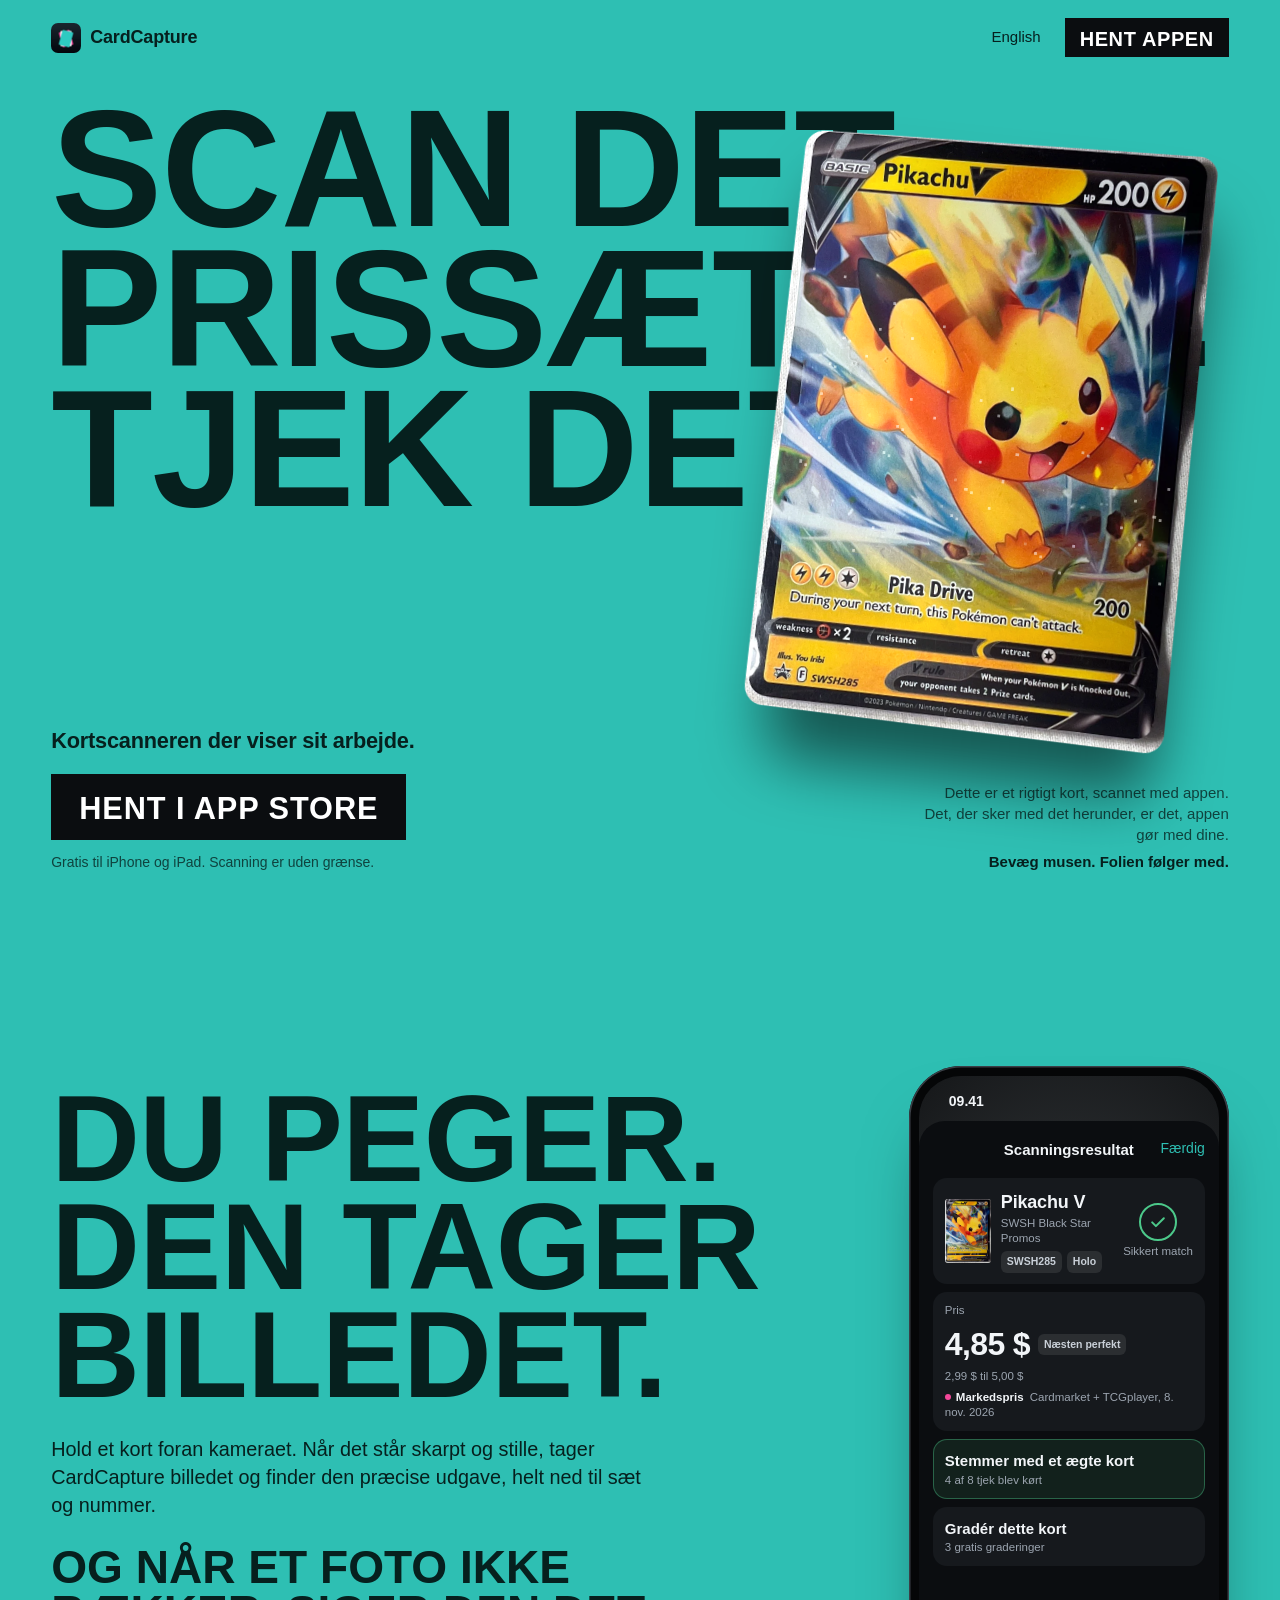
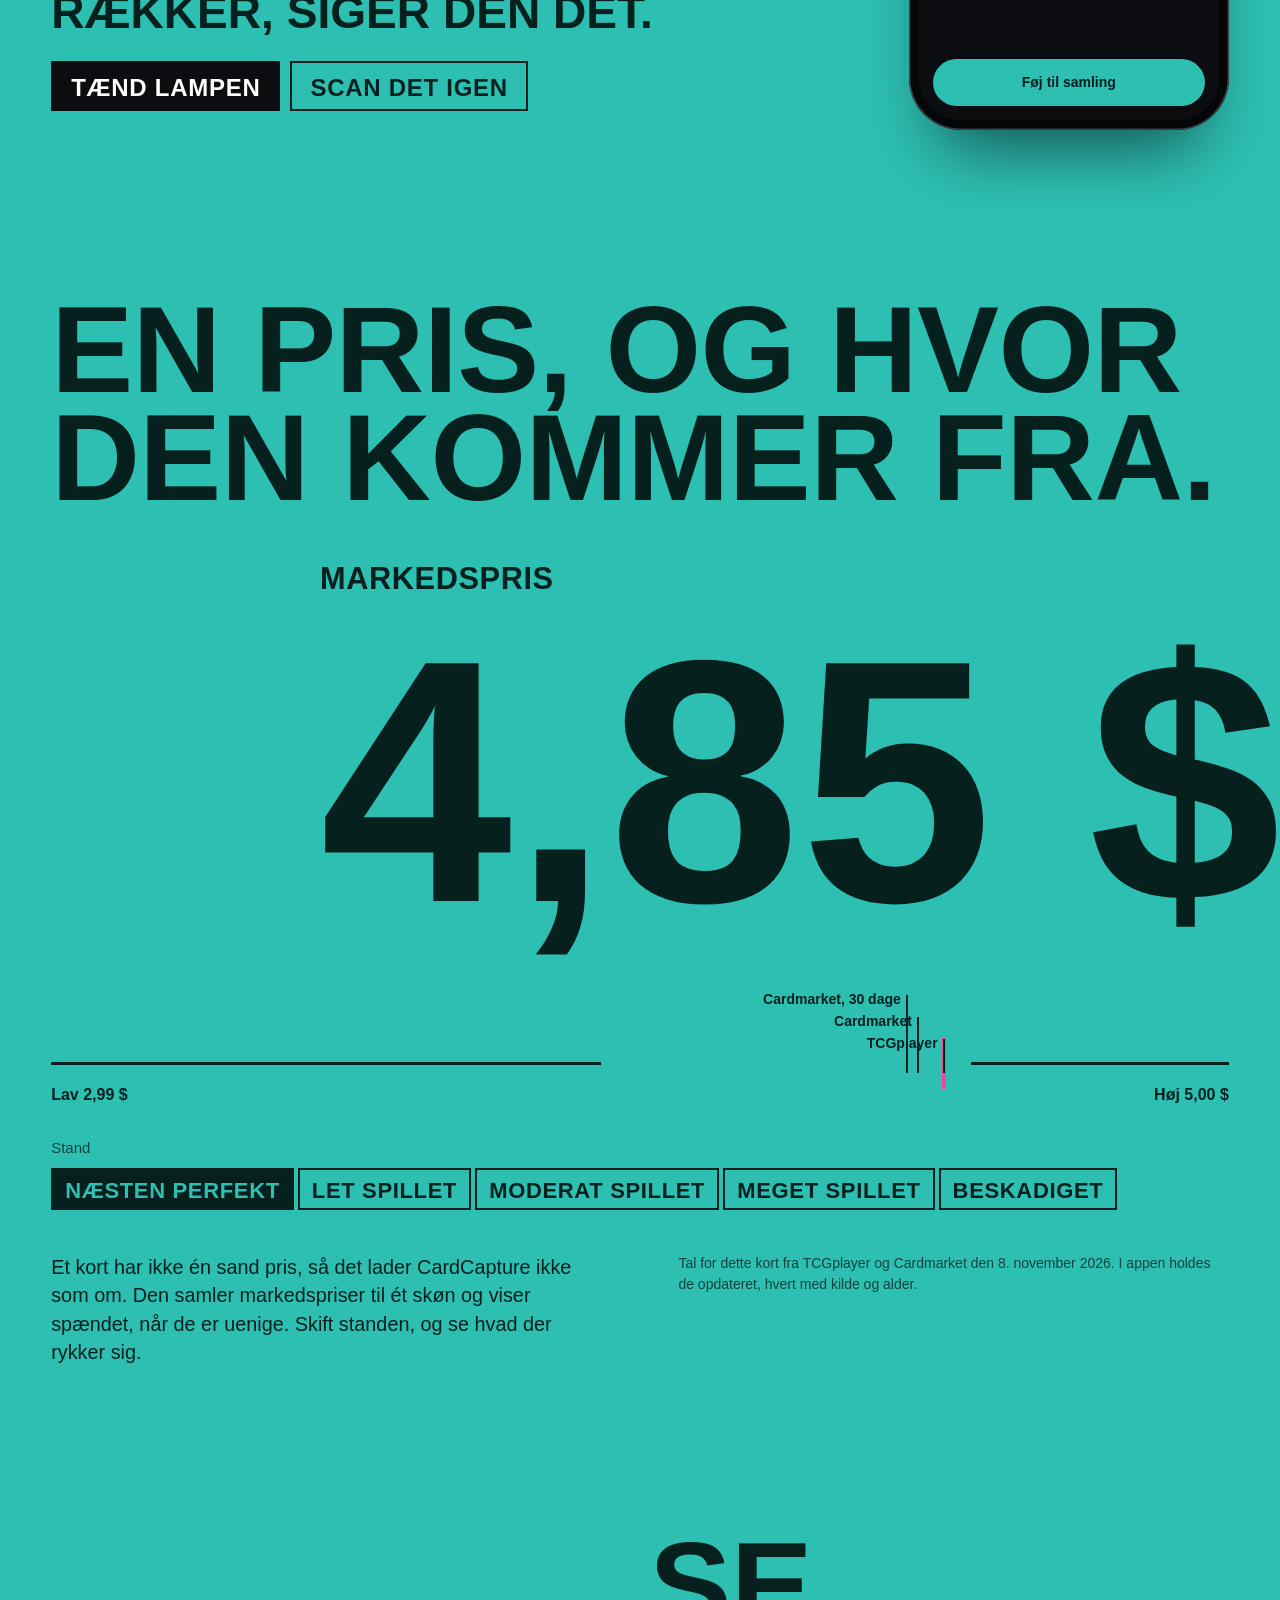
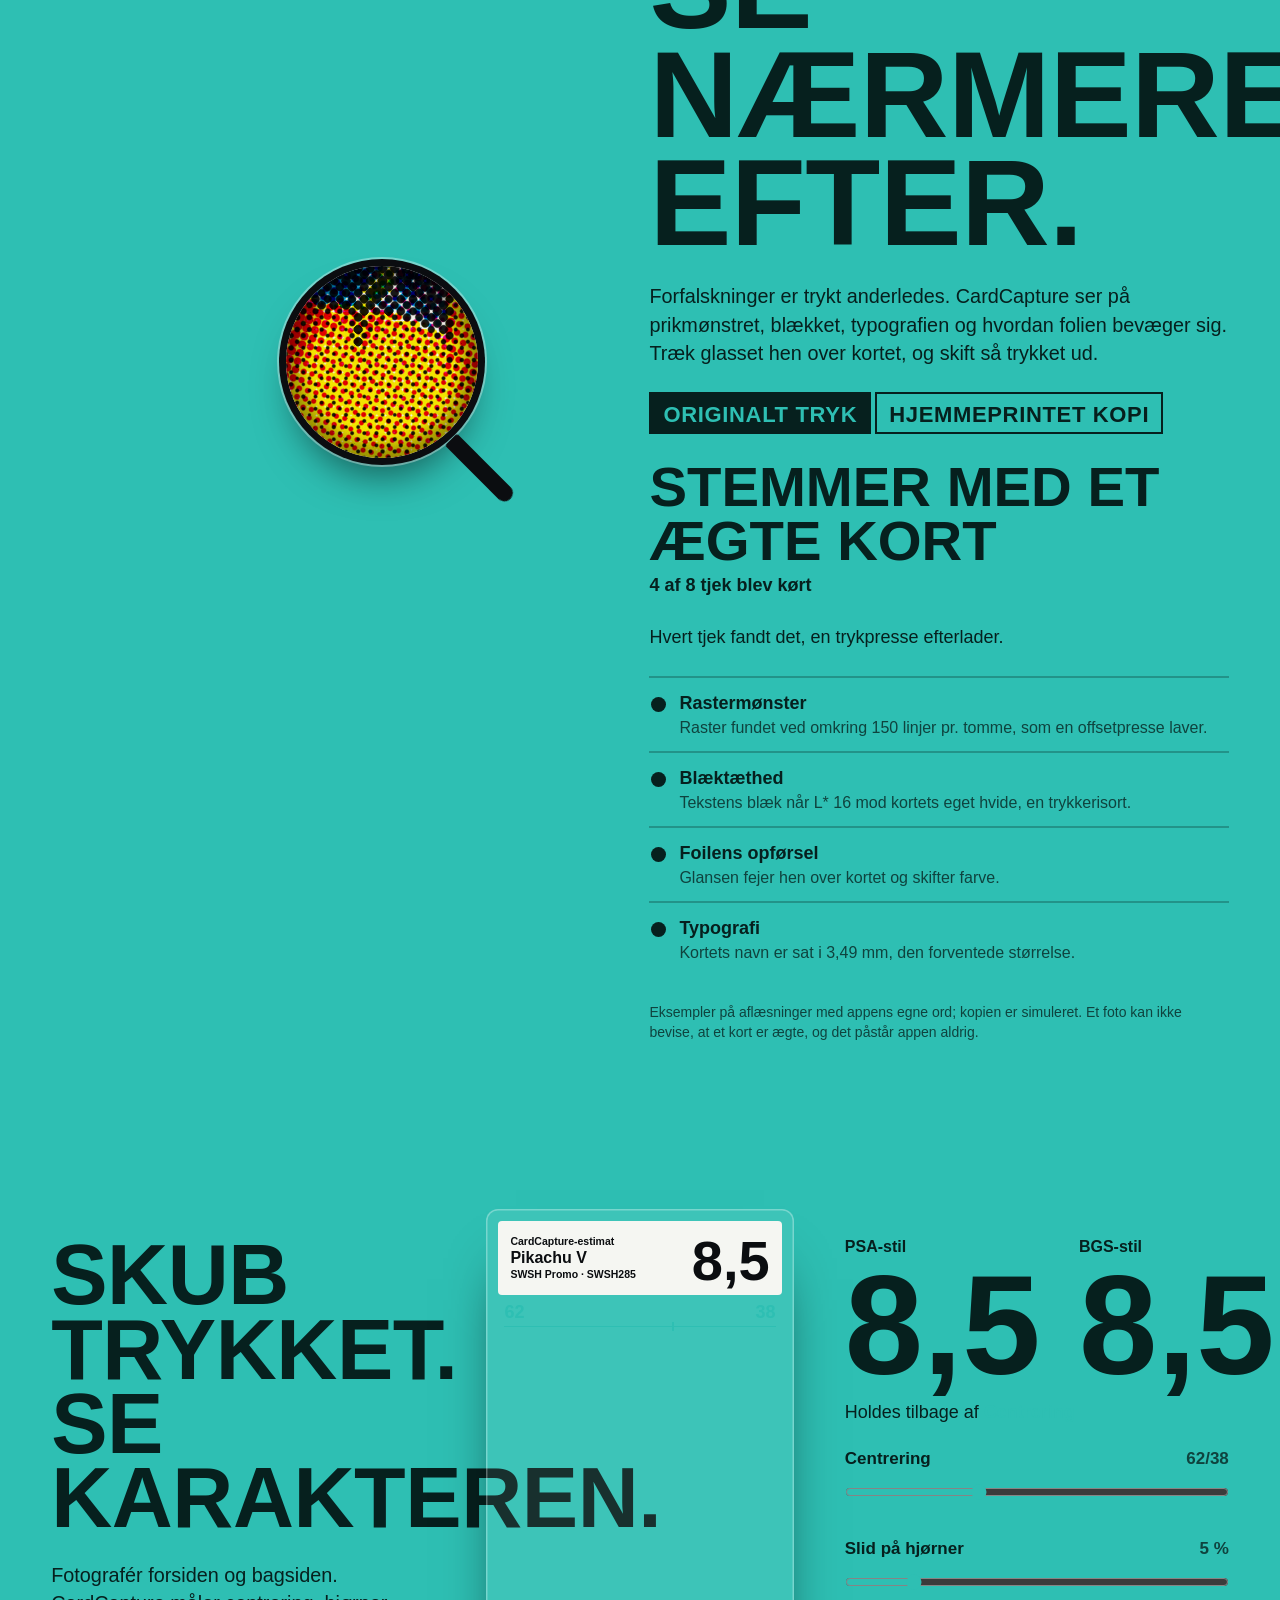
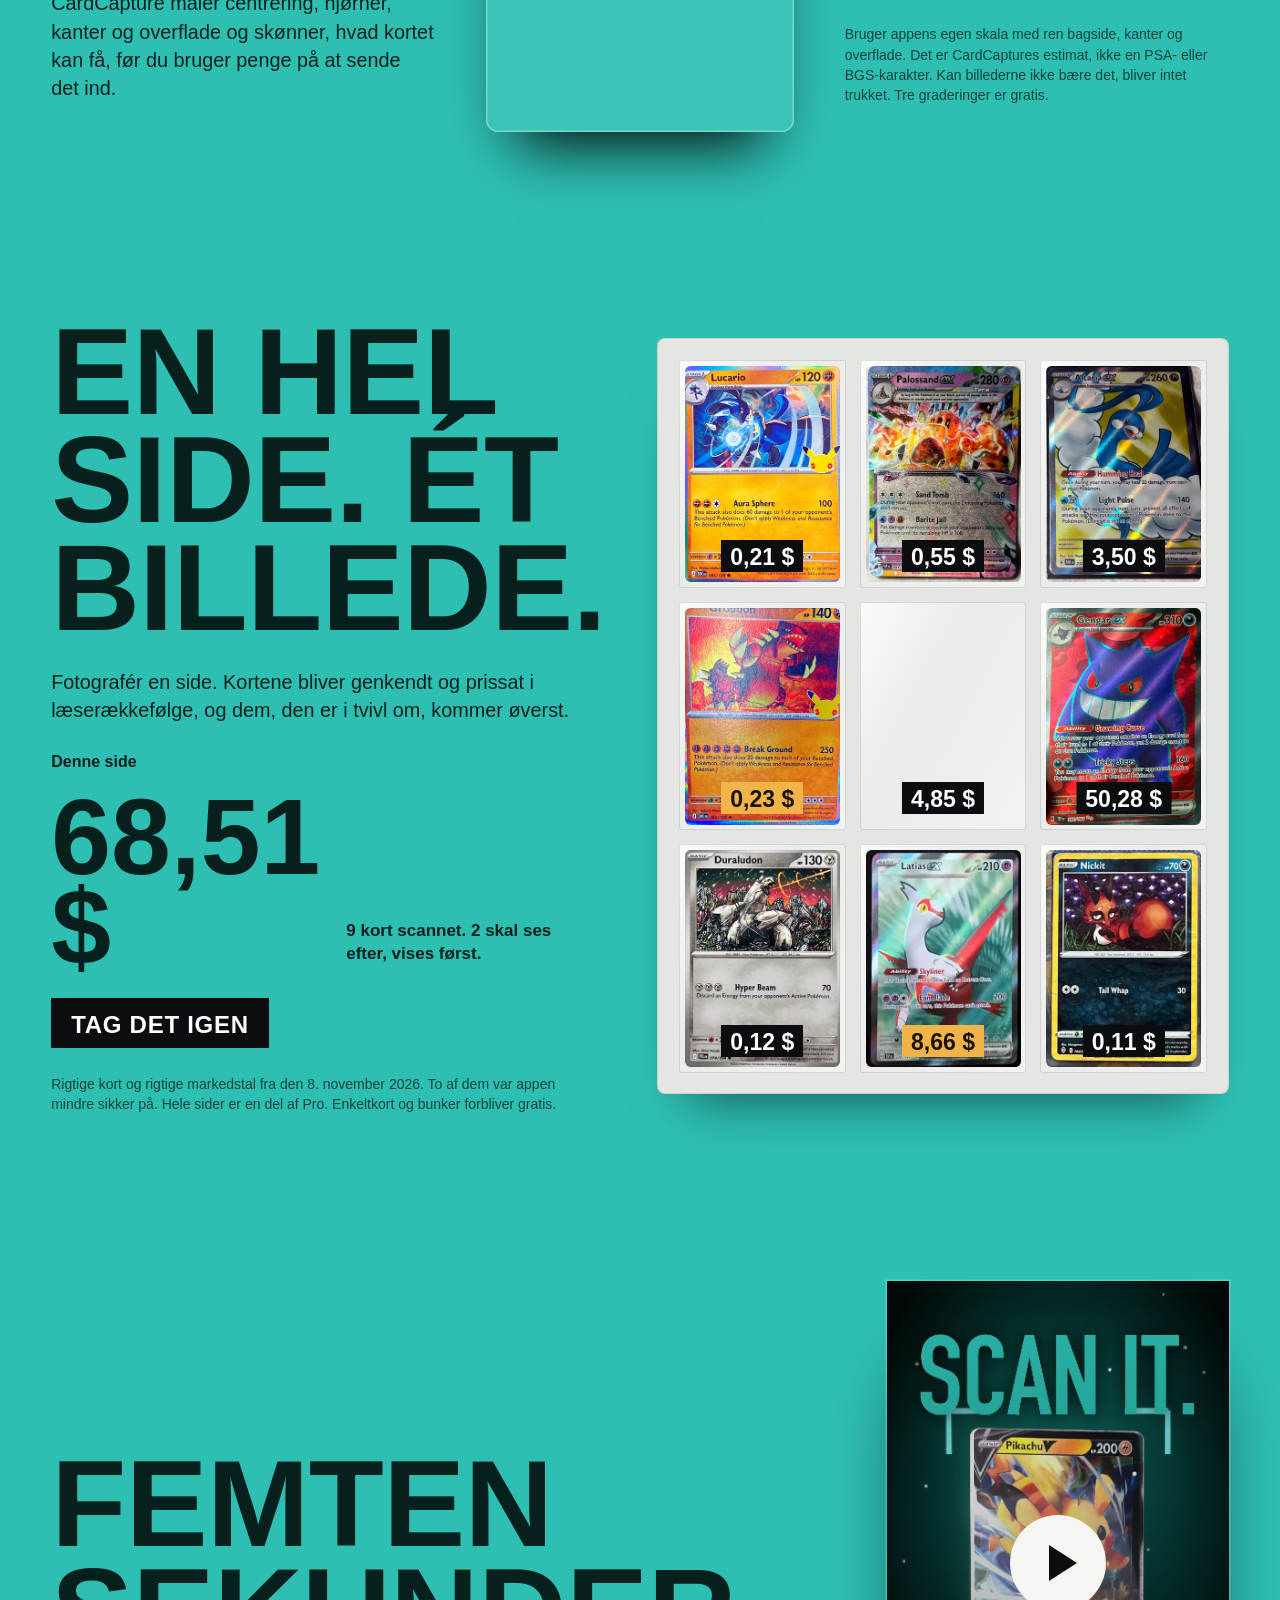
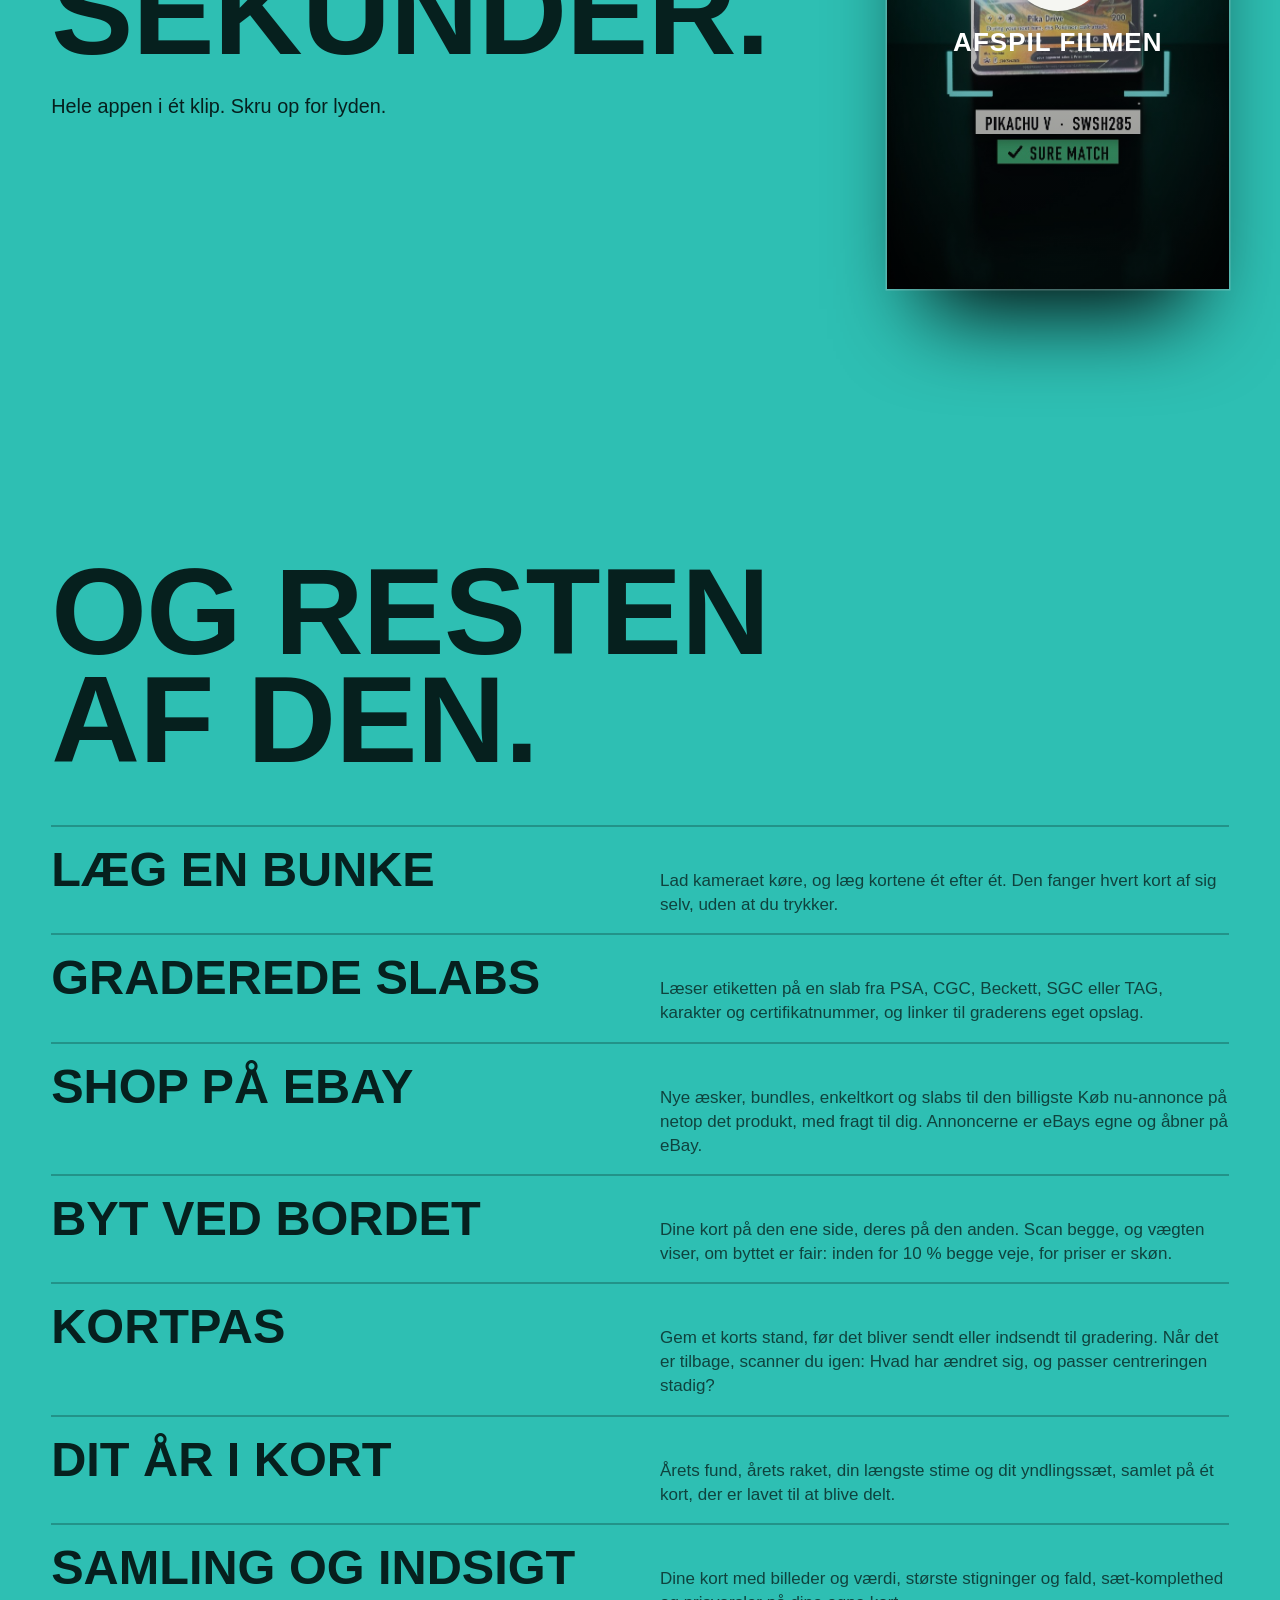
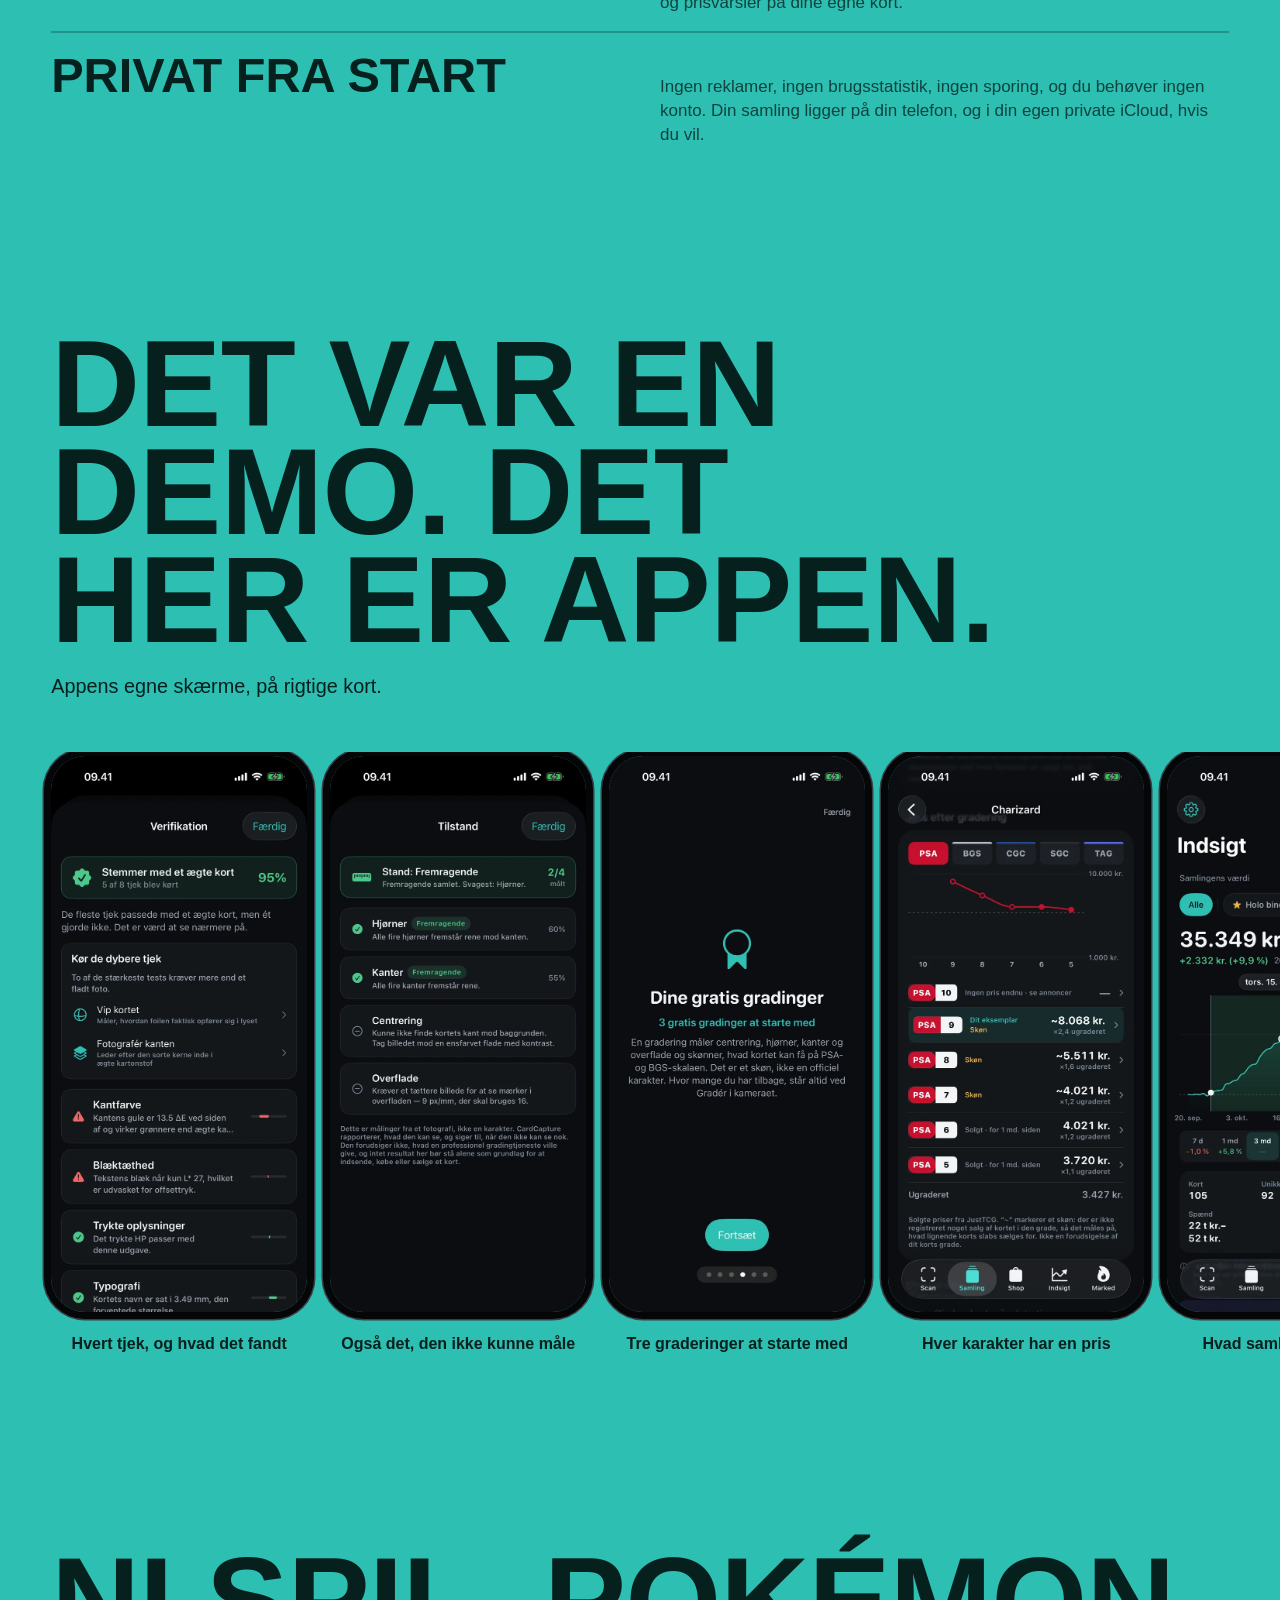
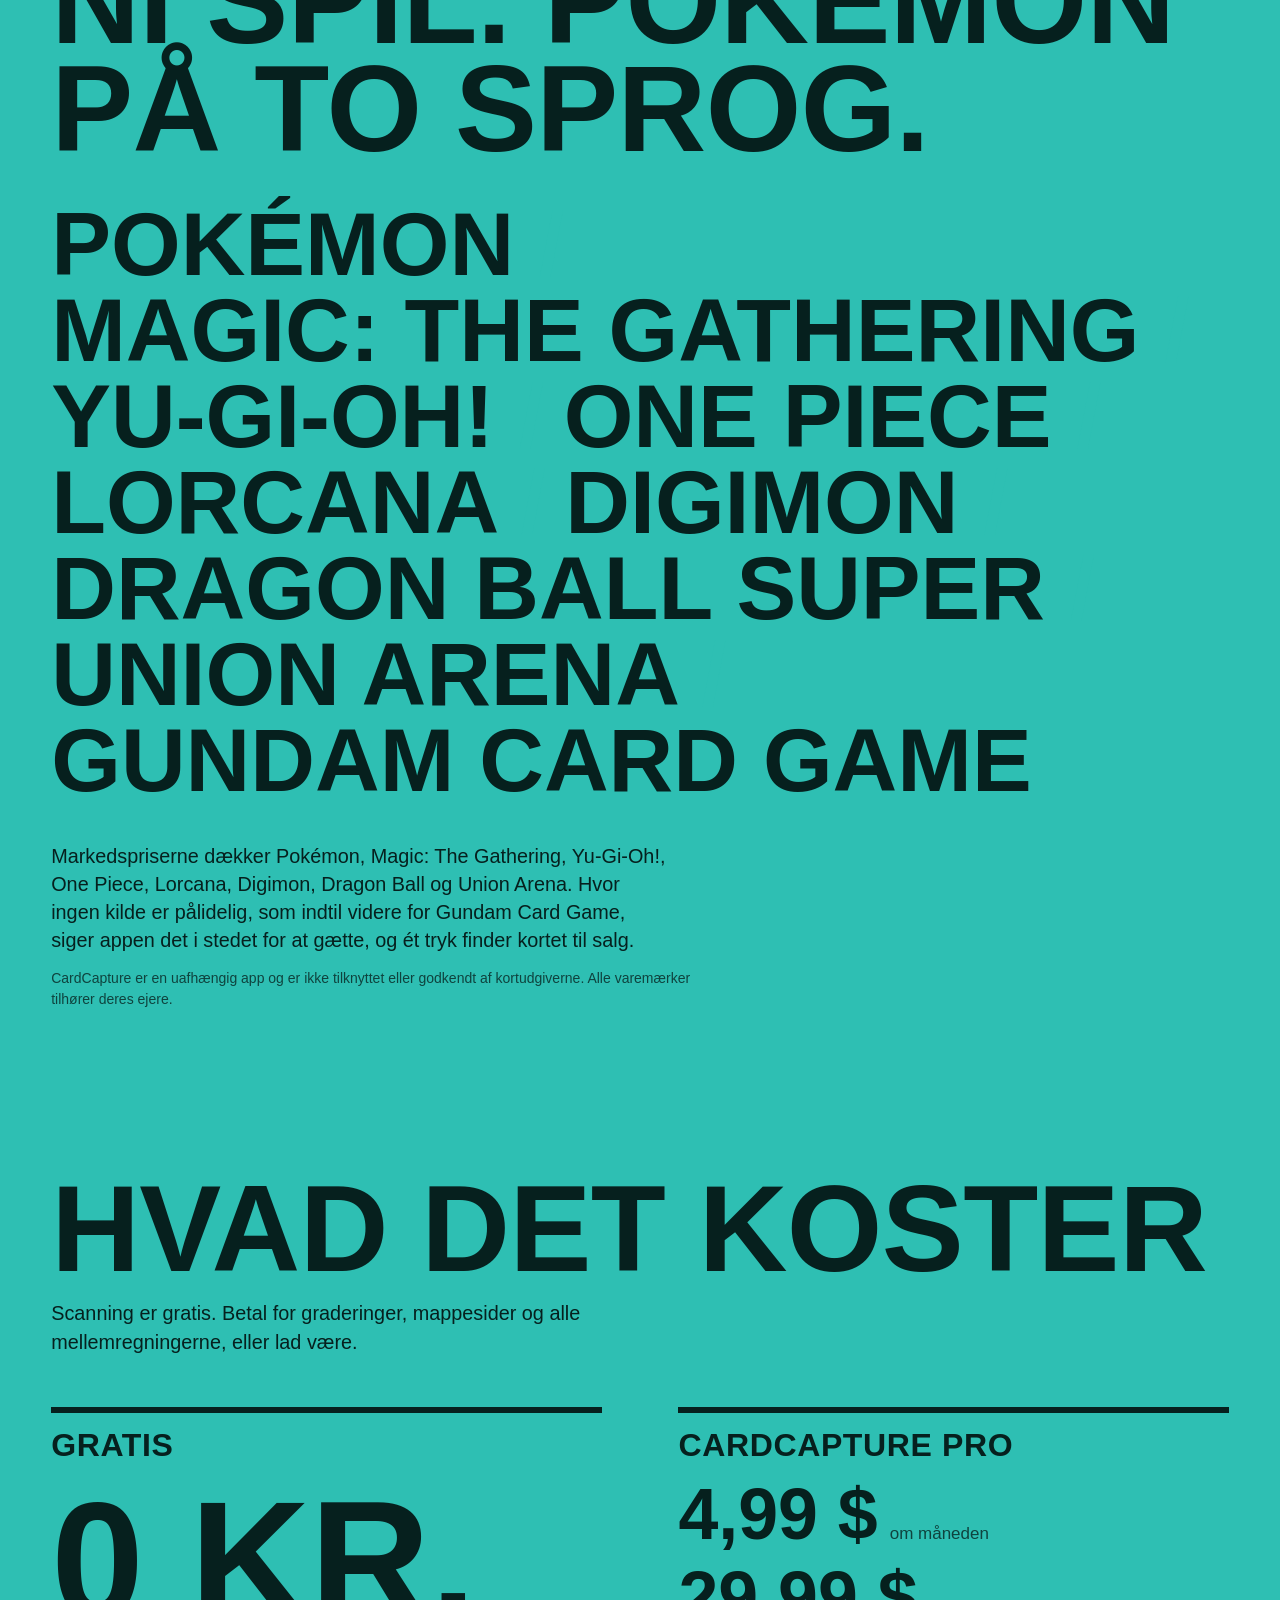
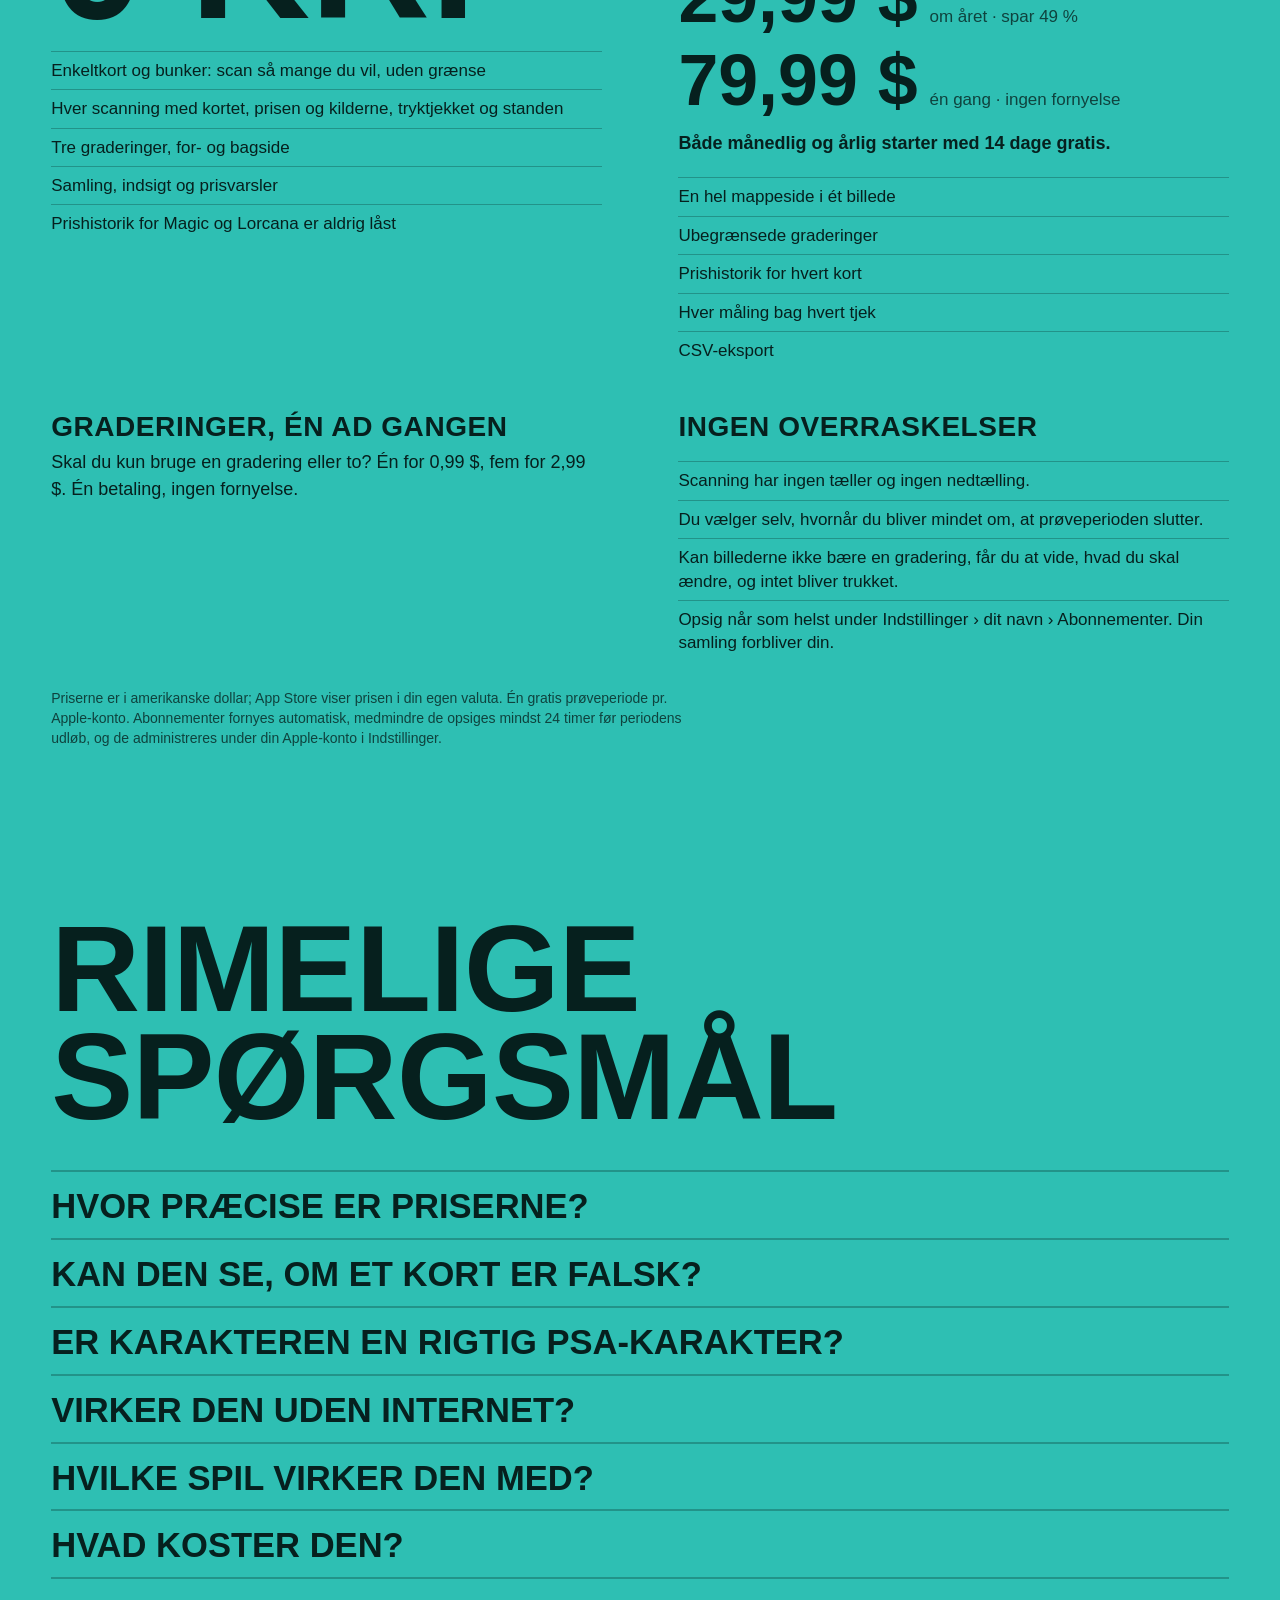
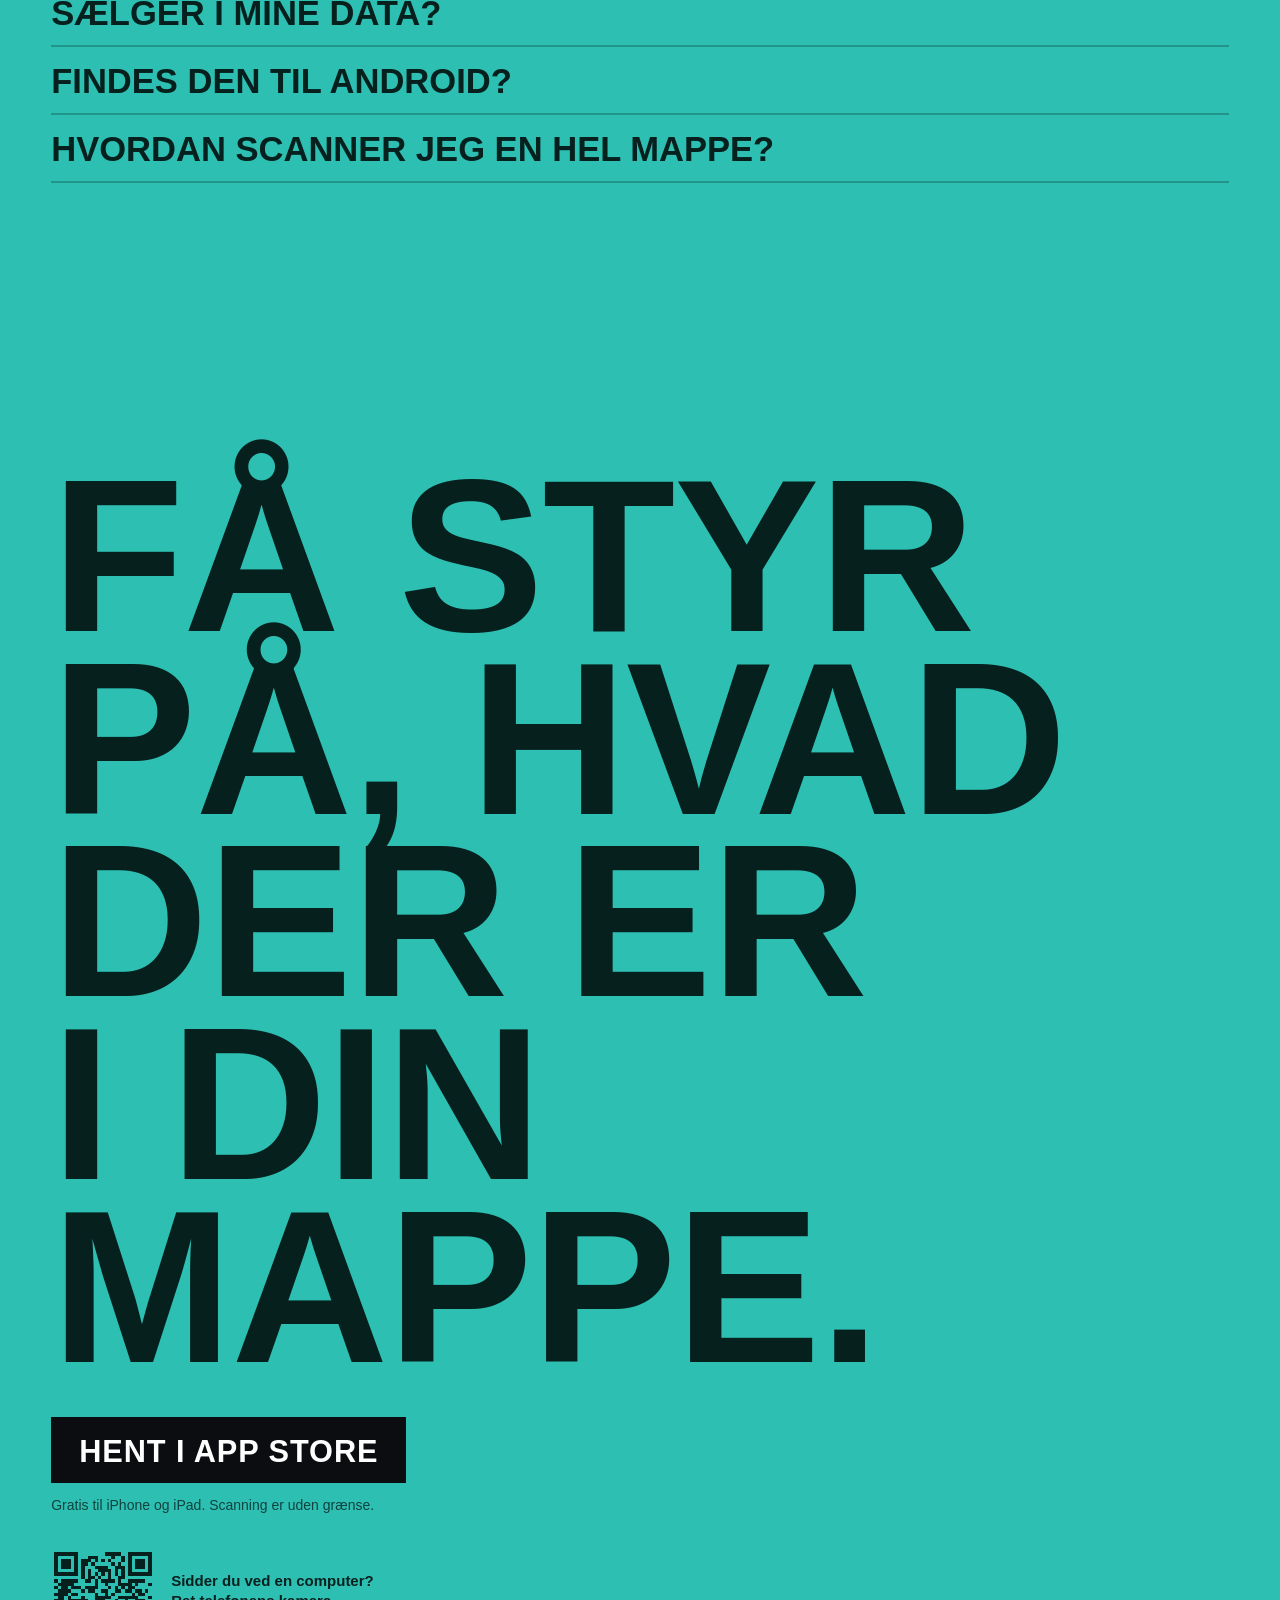
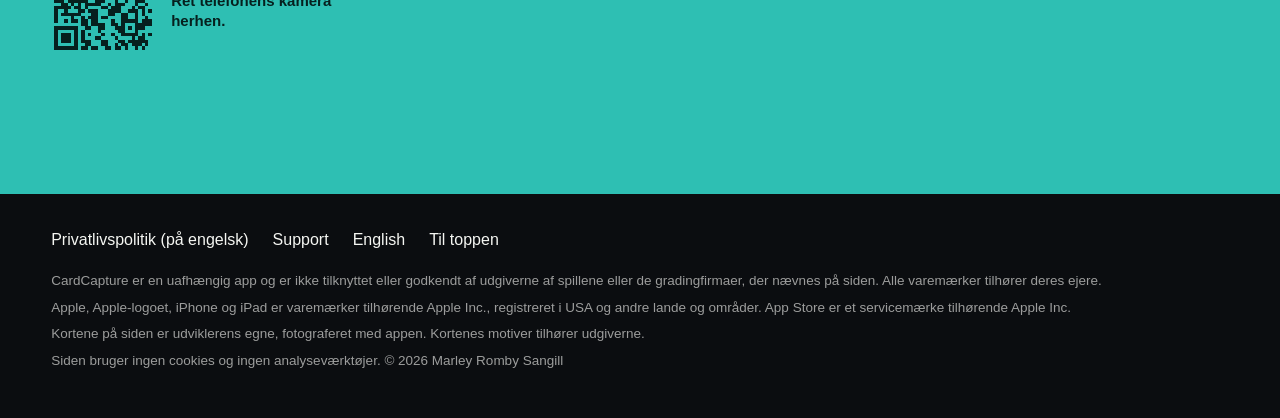
==== commit 4b81f0d4: "The film: fifteen seconds, on the page Co-Authored-By: Claude Opus 5.5 <noreply@anthropic.com>" ====
--- a/da/index.html
+++ b/da/index.html
@@ -184,6 +184,18 @@
       <div class="page-sheet" id="sheet-page"><ul class="pockets"><li class="pocket" data-price="0.21"><img src="../assets/card-lucario.webp" alt="Lucario" width="340" height="475" loading="lazy" decoding="async"><span class="tag"></span></li><li class="pocket" data-price="0.55"><img src="../assets/card-palossand.webp" alt="Palossand ex" width="340" height="475" loading="lazy" decoding="async"><span class="tag"></span></li><li class="pocket" data-price="3.5"><img src="../assets/card-altaria.webp" alt="Altaria ex" width="340" height="475" loading="lazy" decoding="async"><span class="tag"></span></li><li class="pocket" data-flag data-price="0.23"><img src="../assets/card-groudon.webp" alt="Groudon" width="340" height="475" loading="lazy" decoding="async"><span class="tag"></span></li><li class="pocket" data-price="4.85"><div class="slot" data-slot="binder" data-rot="0" data-amp="0"><img src="../assets/card-pikachu.webp" alt="" width="920" height="1285" decoding="async"></div><span class="tag"></span></li><li class="pocket" data-price="50.28"><img src="../assets/card-gengar.webp" alt="Gengar ex" width="340" height="475" loading="lazy" decoding="async"><span class="tag"></span></li><li class="pocket" data-price="0.12"><img src="../assets/card-duraludon.webp" alt="Duraludon" width="340" height="475" loading="lazy" decoding="async"><span class="tag"></span></li><li class="pocket" data-flag data-price="8.66"><img src="../assets/card-latias.webp" alt="Latias ex" width="340" height="475" loading="lazy" decoding="async"><span class="tag"></span></li><li class="pocket" data-price="0.11"><img src="../assets/card-nickit.webp" alt="Nickit" width="340" height="475" loading="lazy" decoding="async"><span class="tag"></span></li></ul><i class="page-flash"></i></div>
     </section>
 
+    <section class="ch film" data-bg="ink" aria-labelledby="film-title">
+      <div class="col-text">
+        <h2 class="big" id="film-title">Femten sekunder.</h2>
+        <p class="lead">Hele appen i ét klip. Skru op for lyden.</p>
+      </div>
+      <div class="film-frame" id="film">
+        <video playsinline preload="none" poster="../assets/film-poster.jpg" width="720" height="1280" aria-label="CardCapture, filmen">
+          <source src="../assets/cardcapture-film.mp4" type="video/mp4">
+        </video>
+        <button type="button" class="film-play" id="film-play"><i aria-hidden="true"></i><span>Afspil filmen</span></button>
+      </div>
+    </section>
 
     <section class="ch also" data-bg="paper" aria-labelledby="also-title">
       <h2 class="big" id="also-title">Og resten af den.</h2>
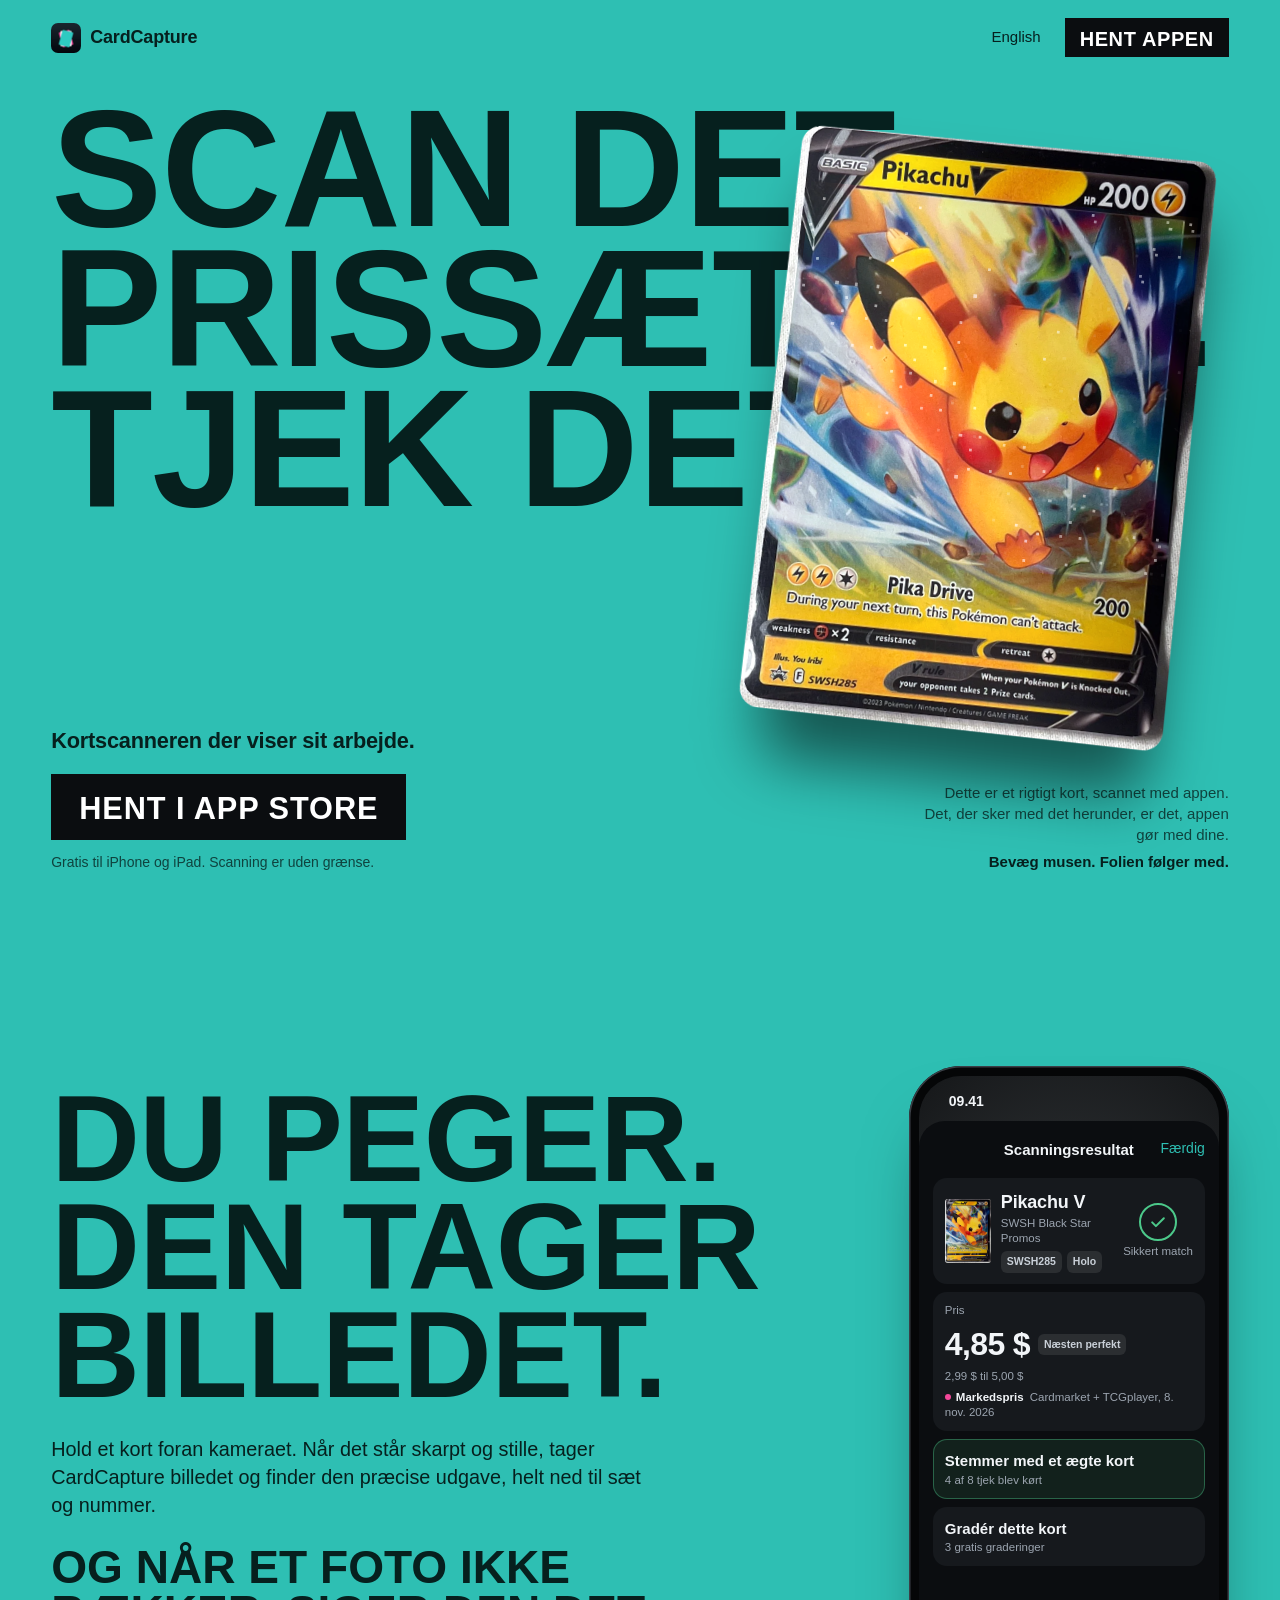
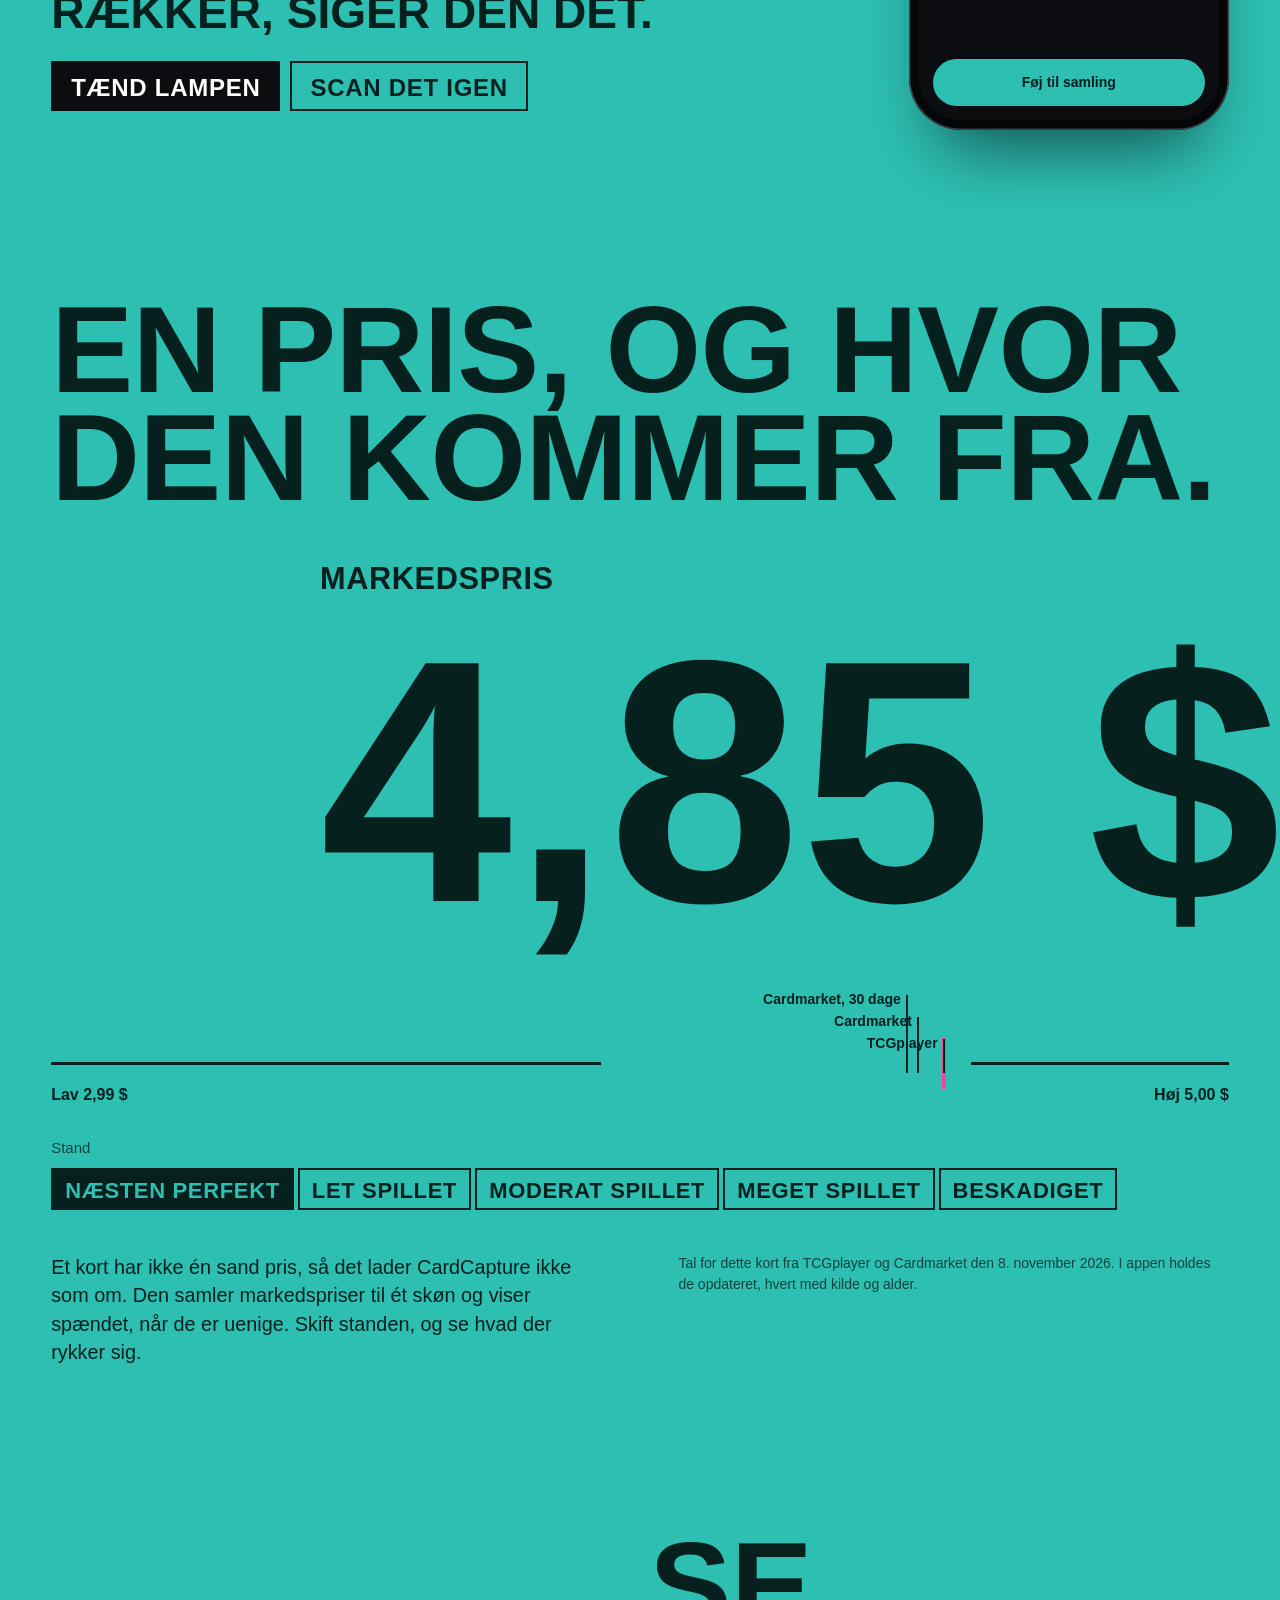
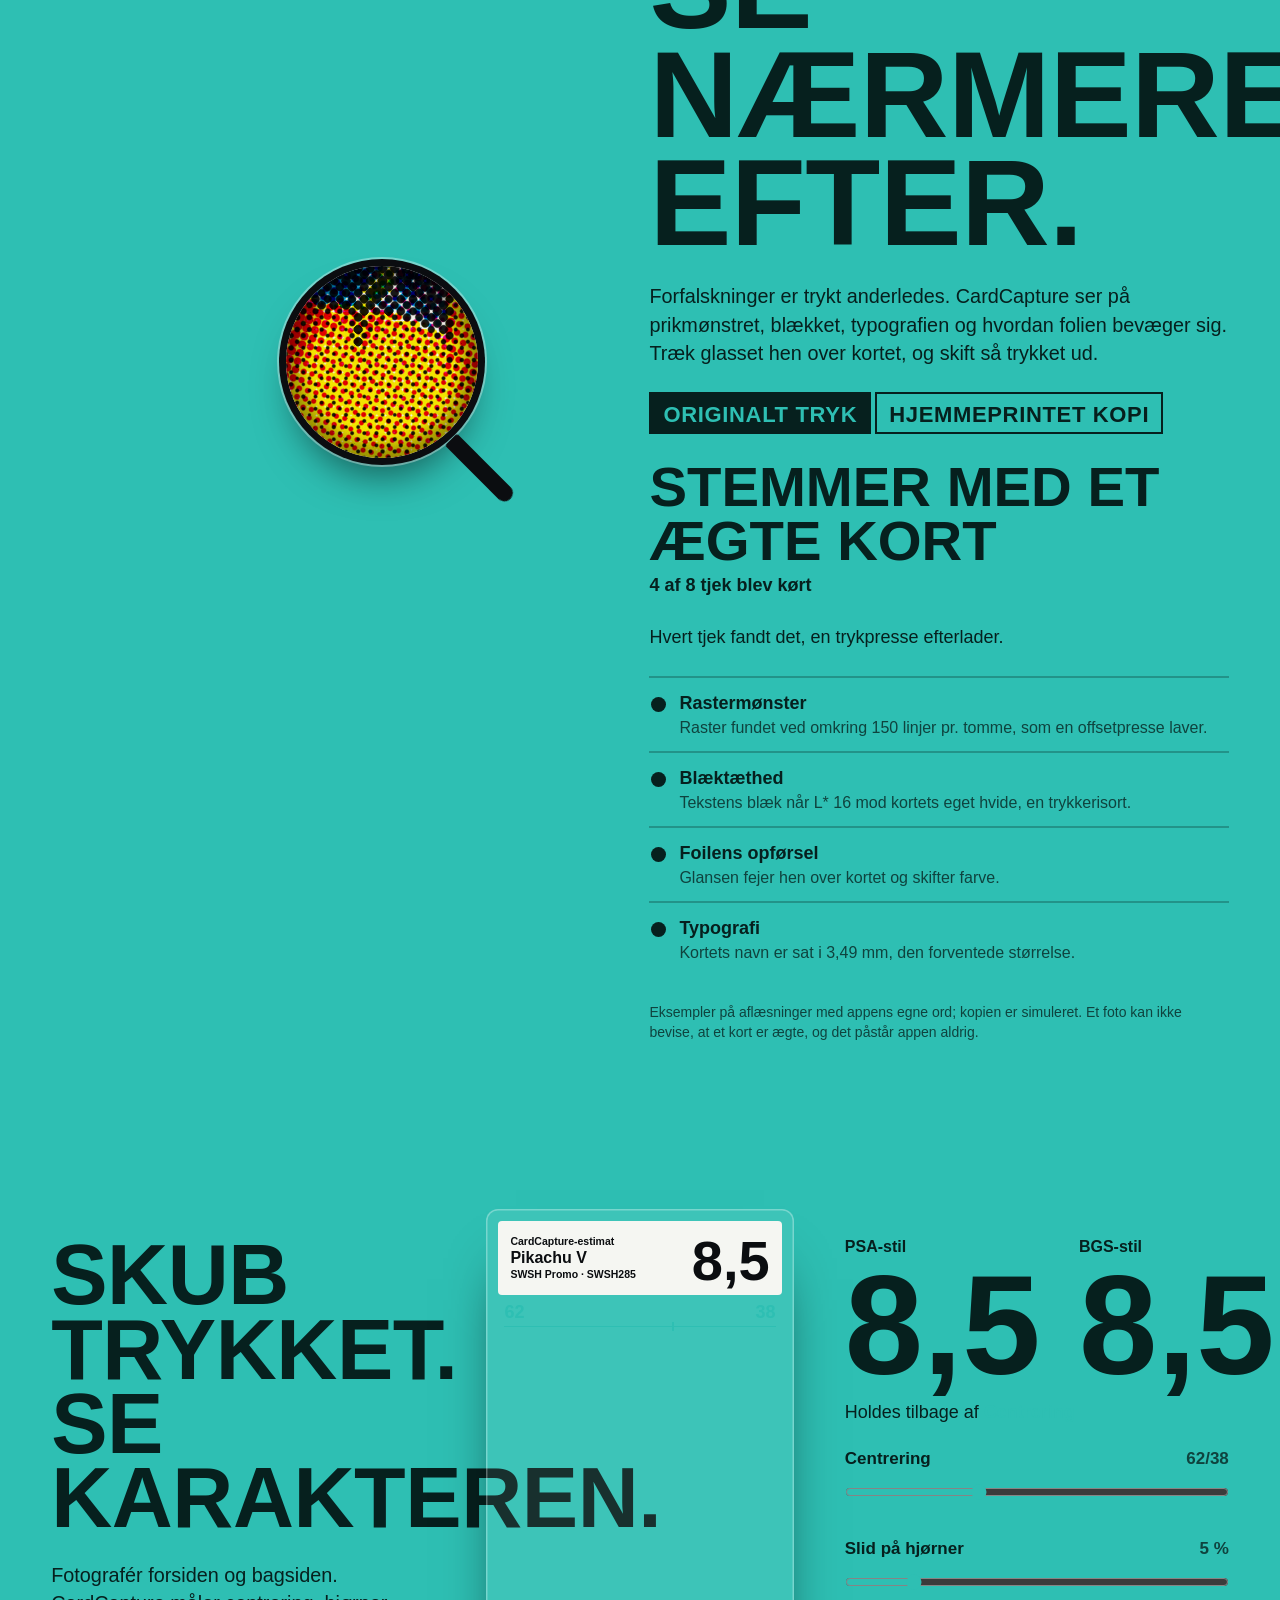
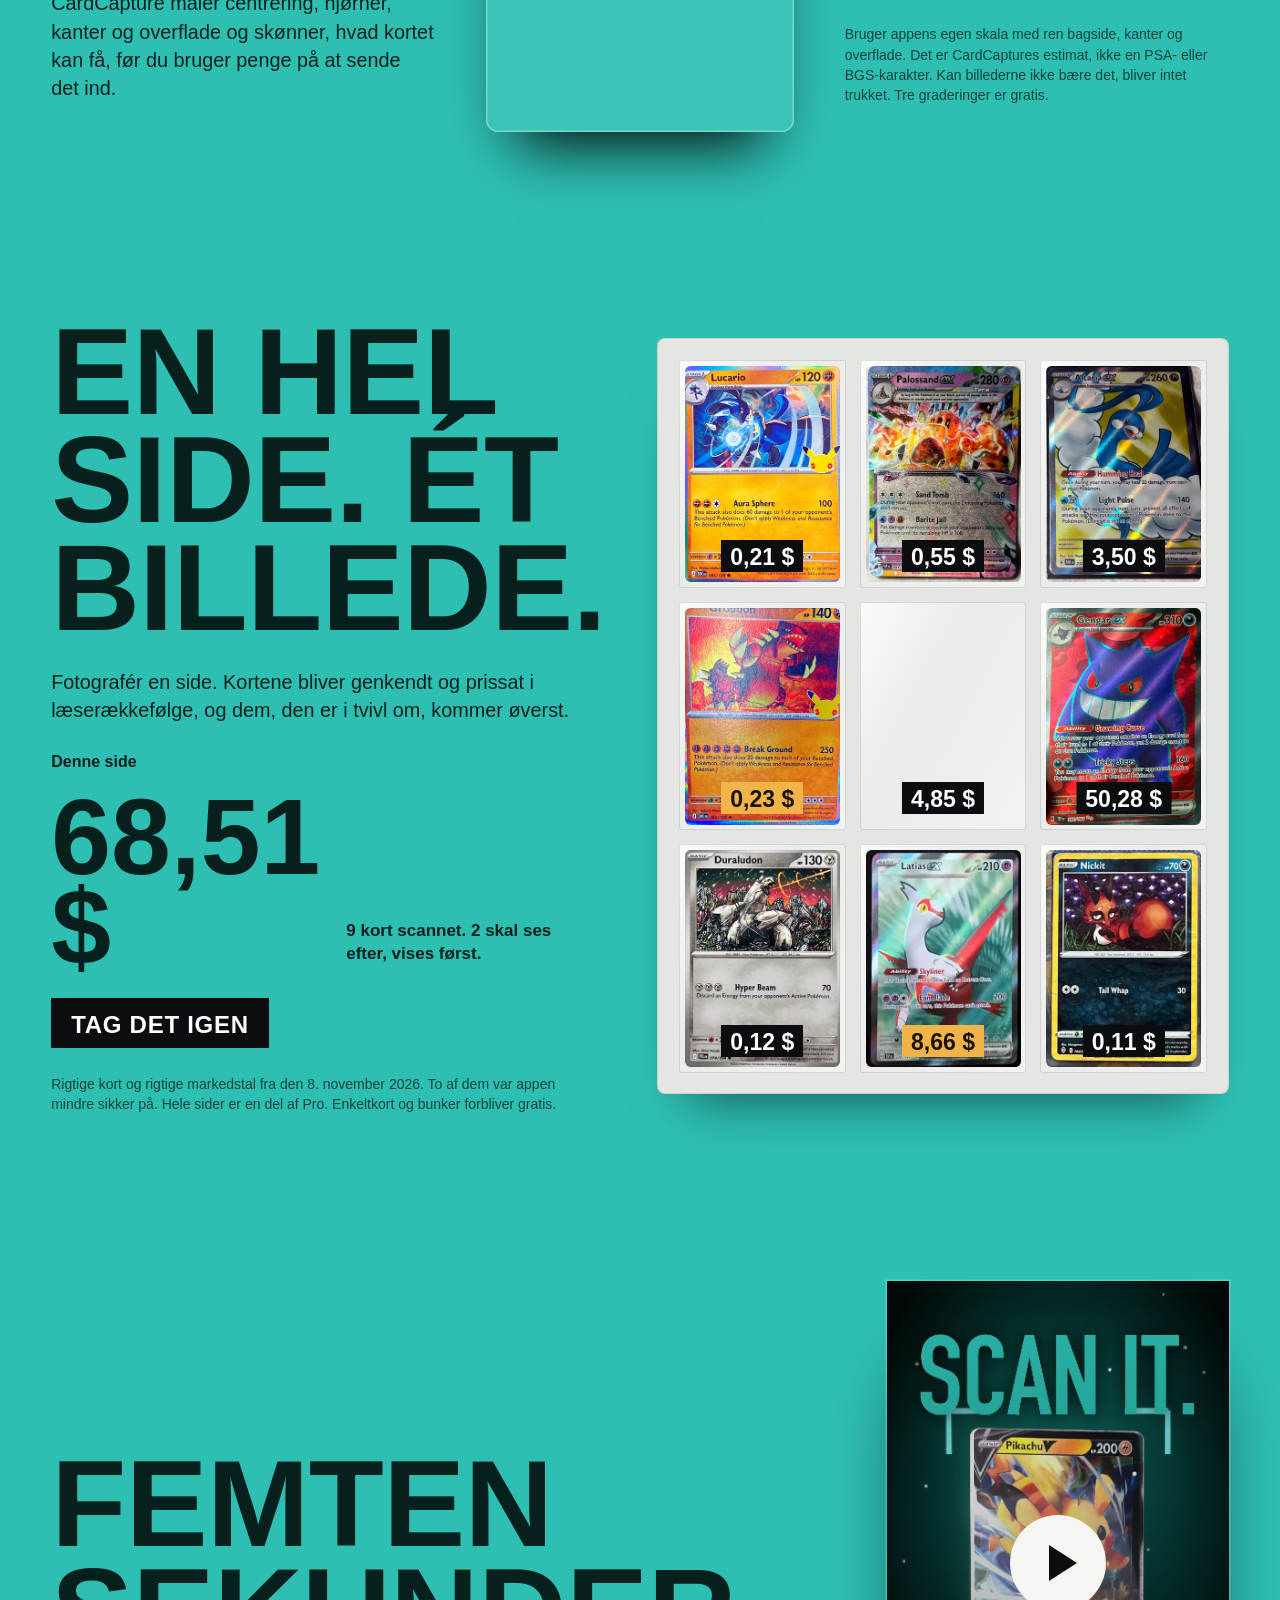
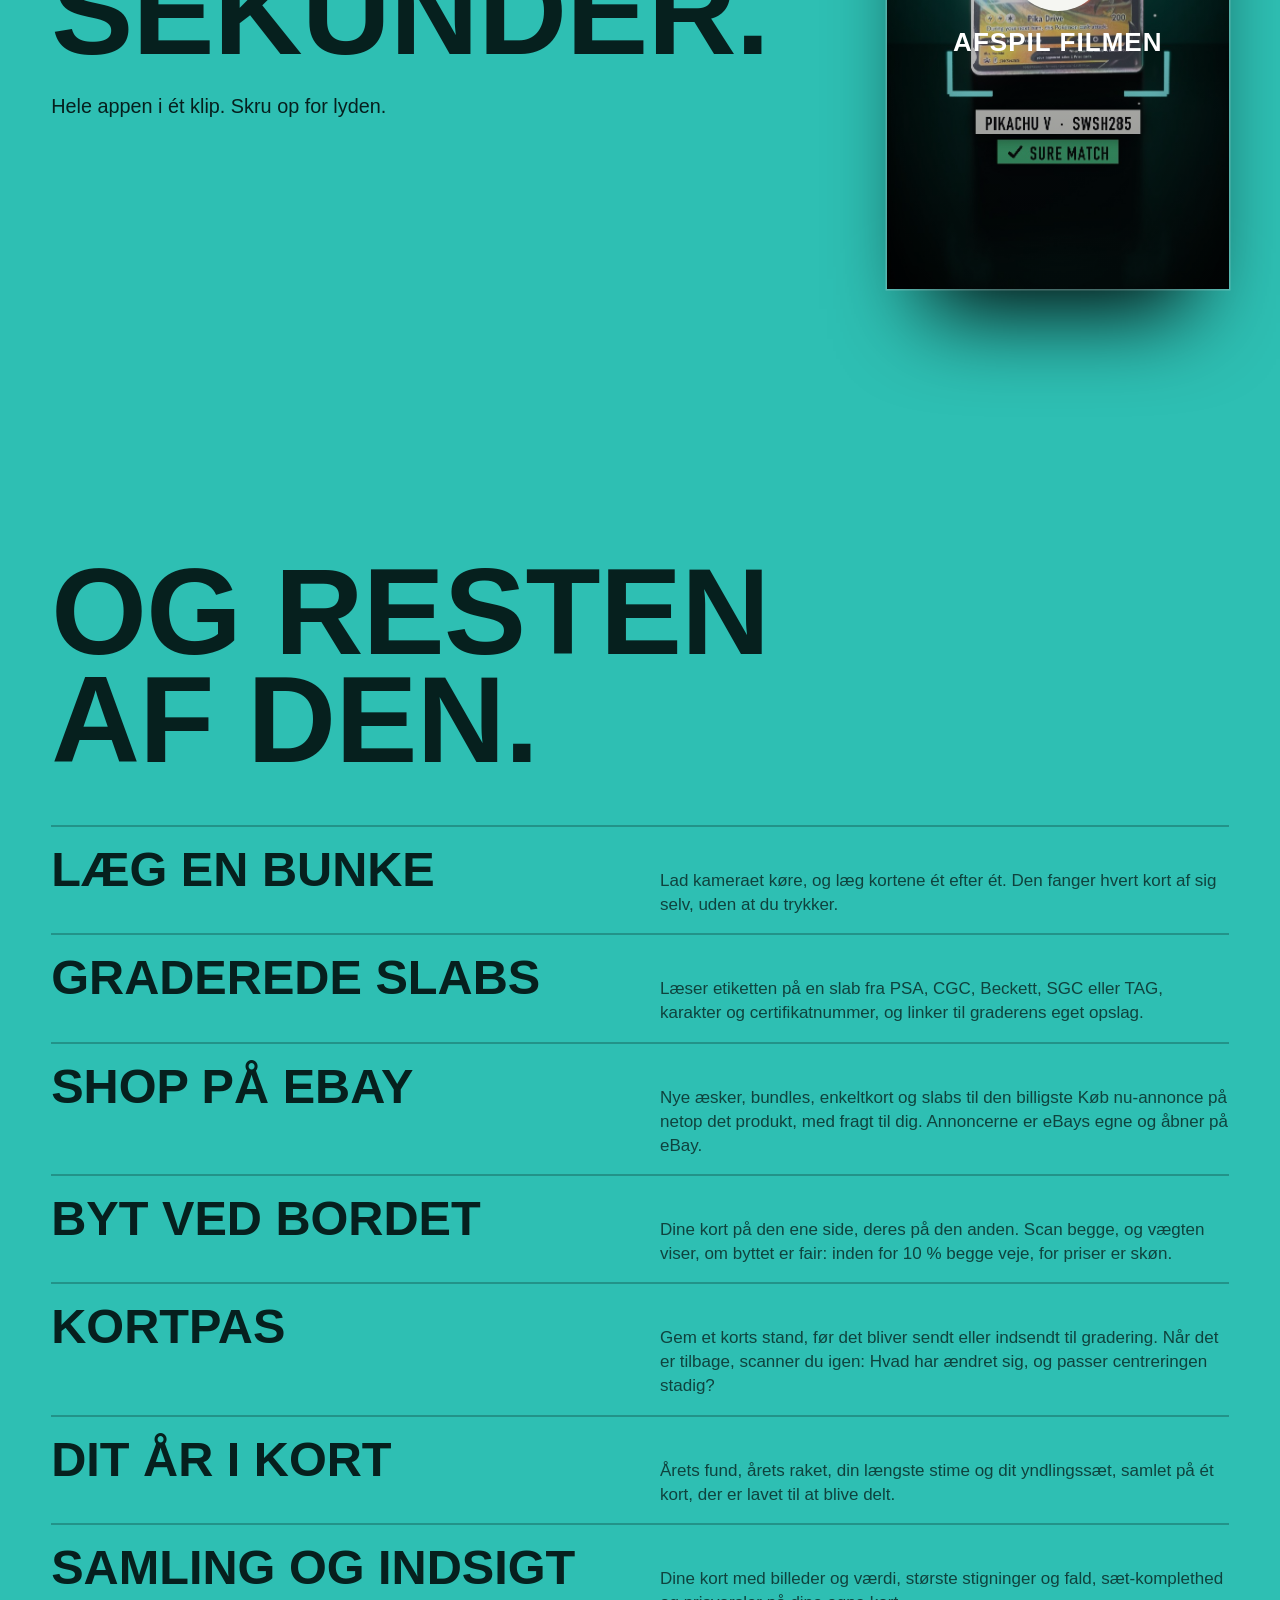
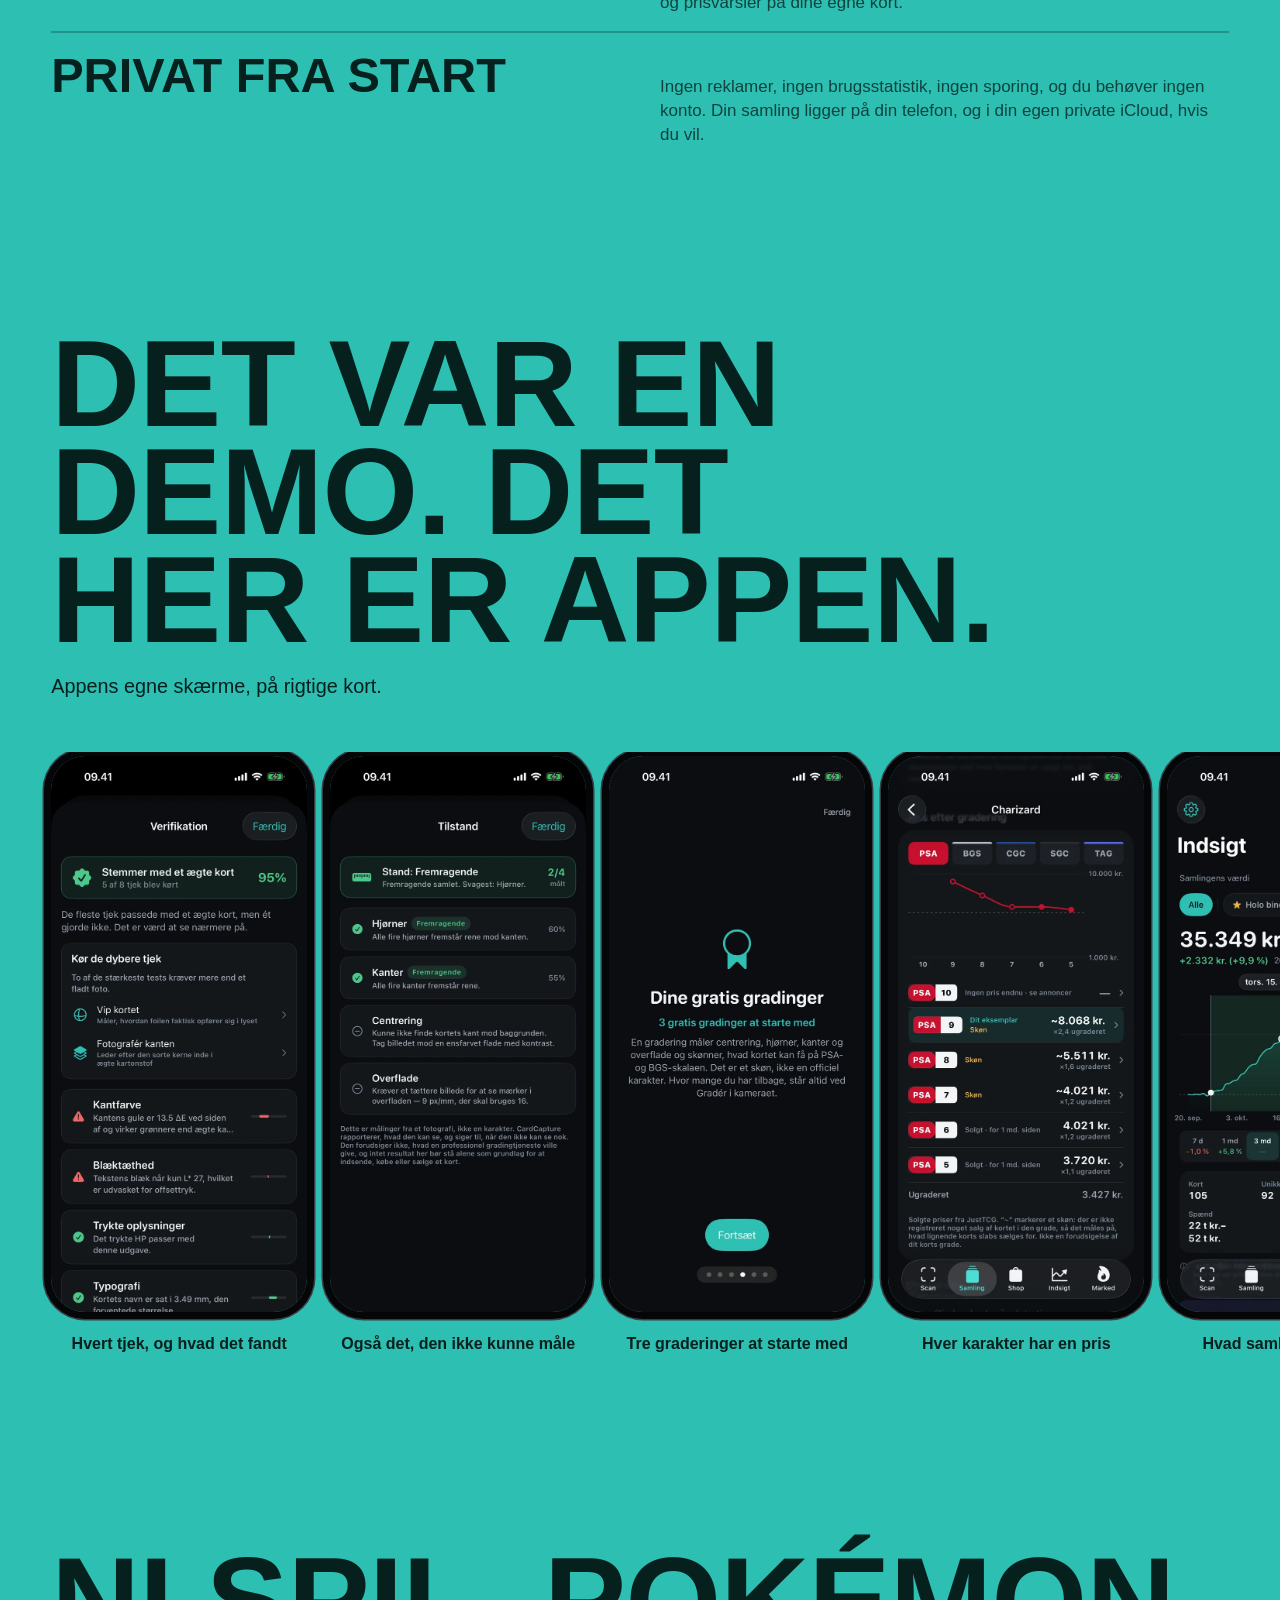
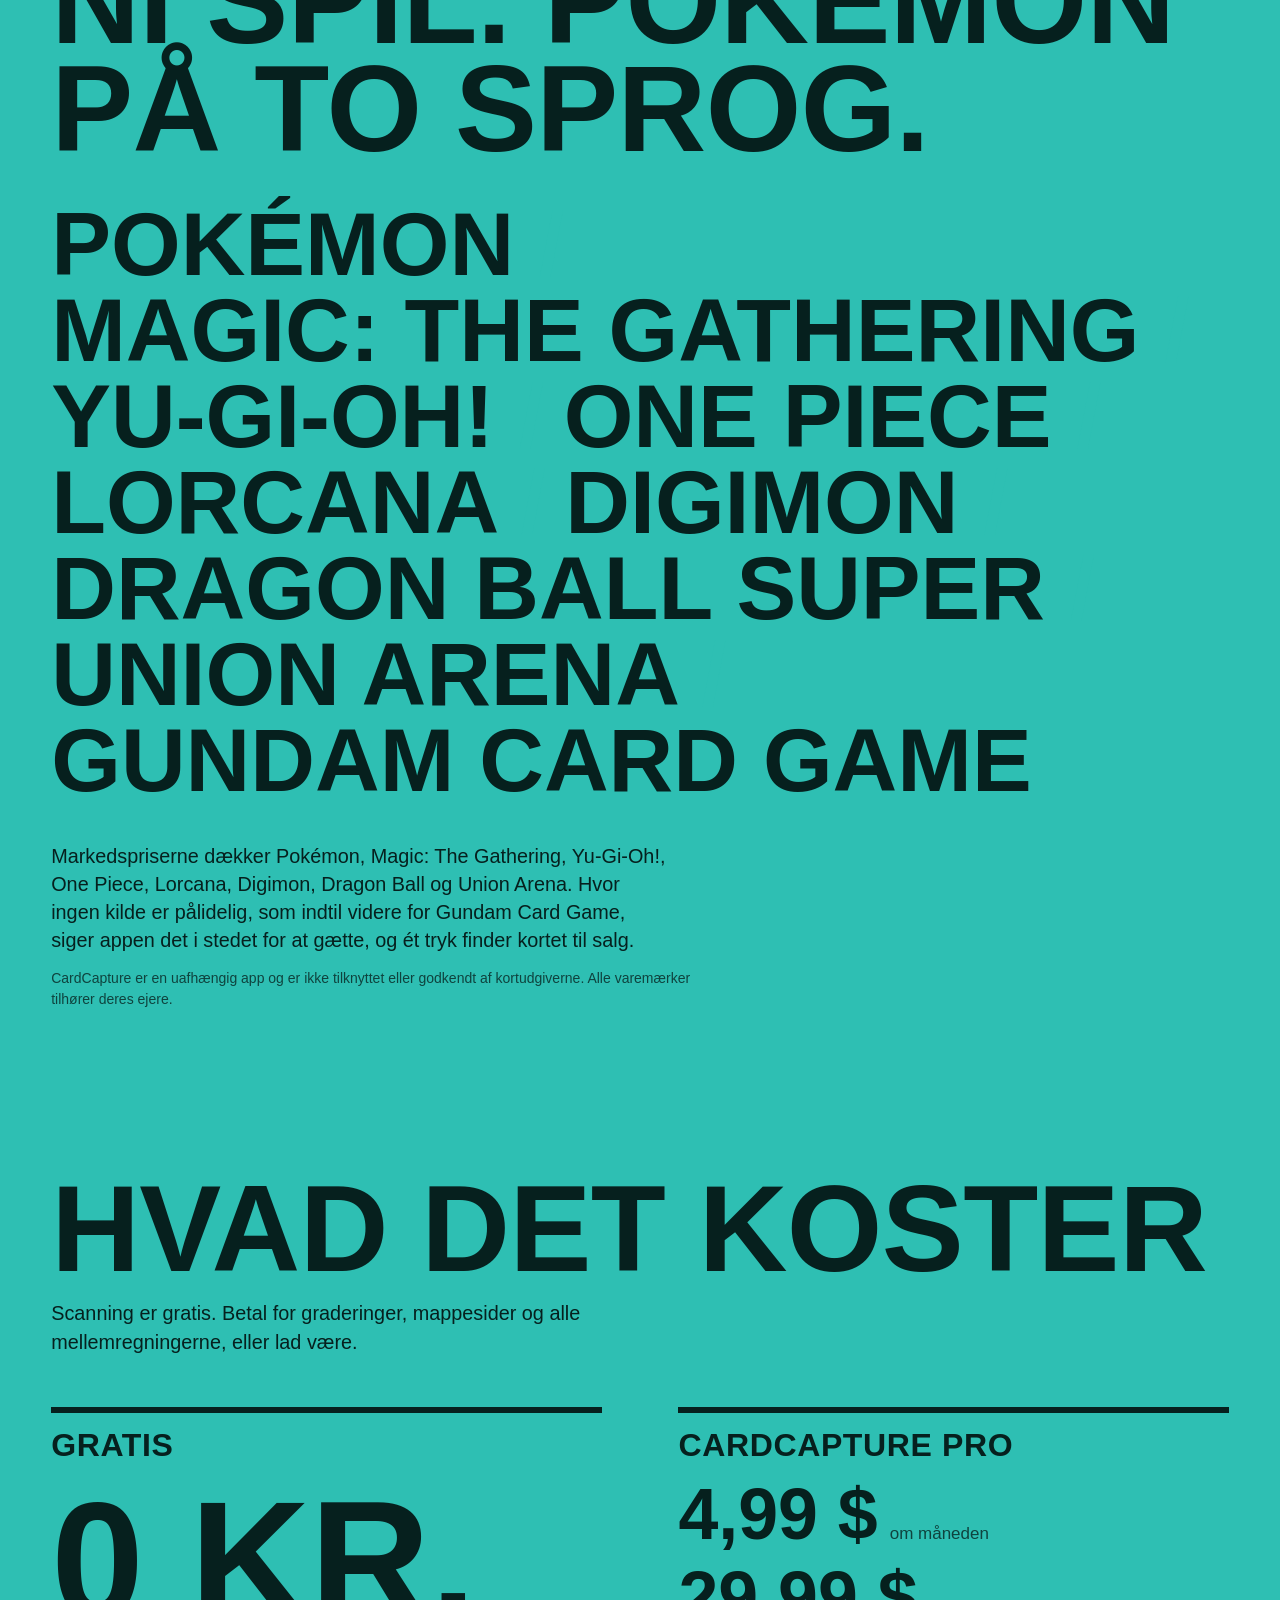
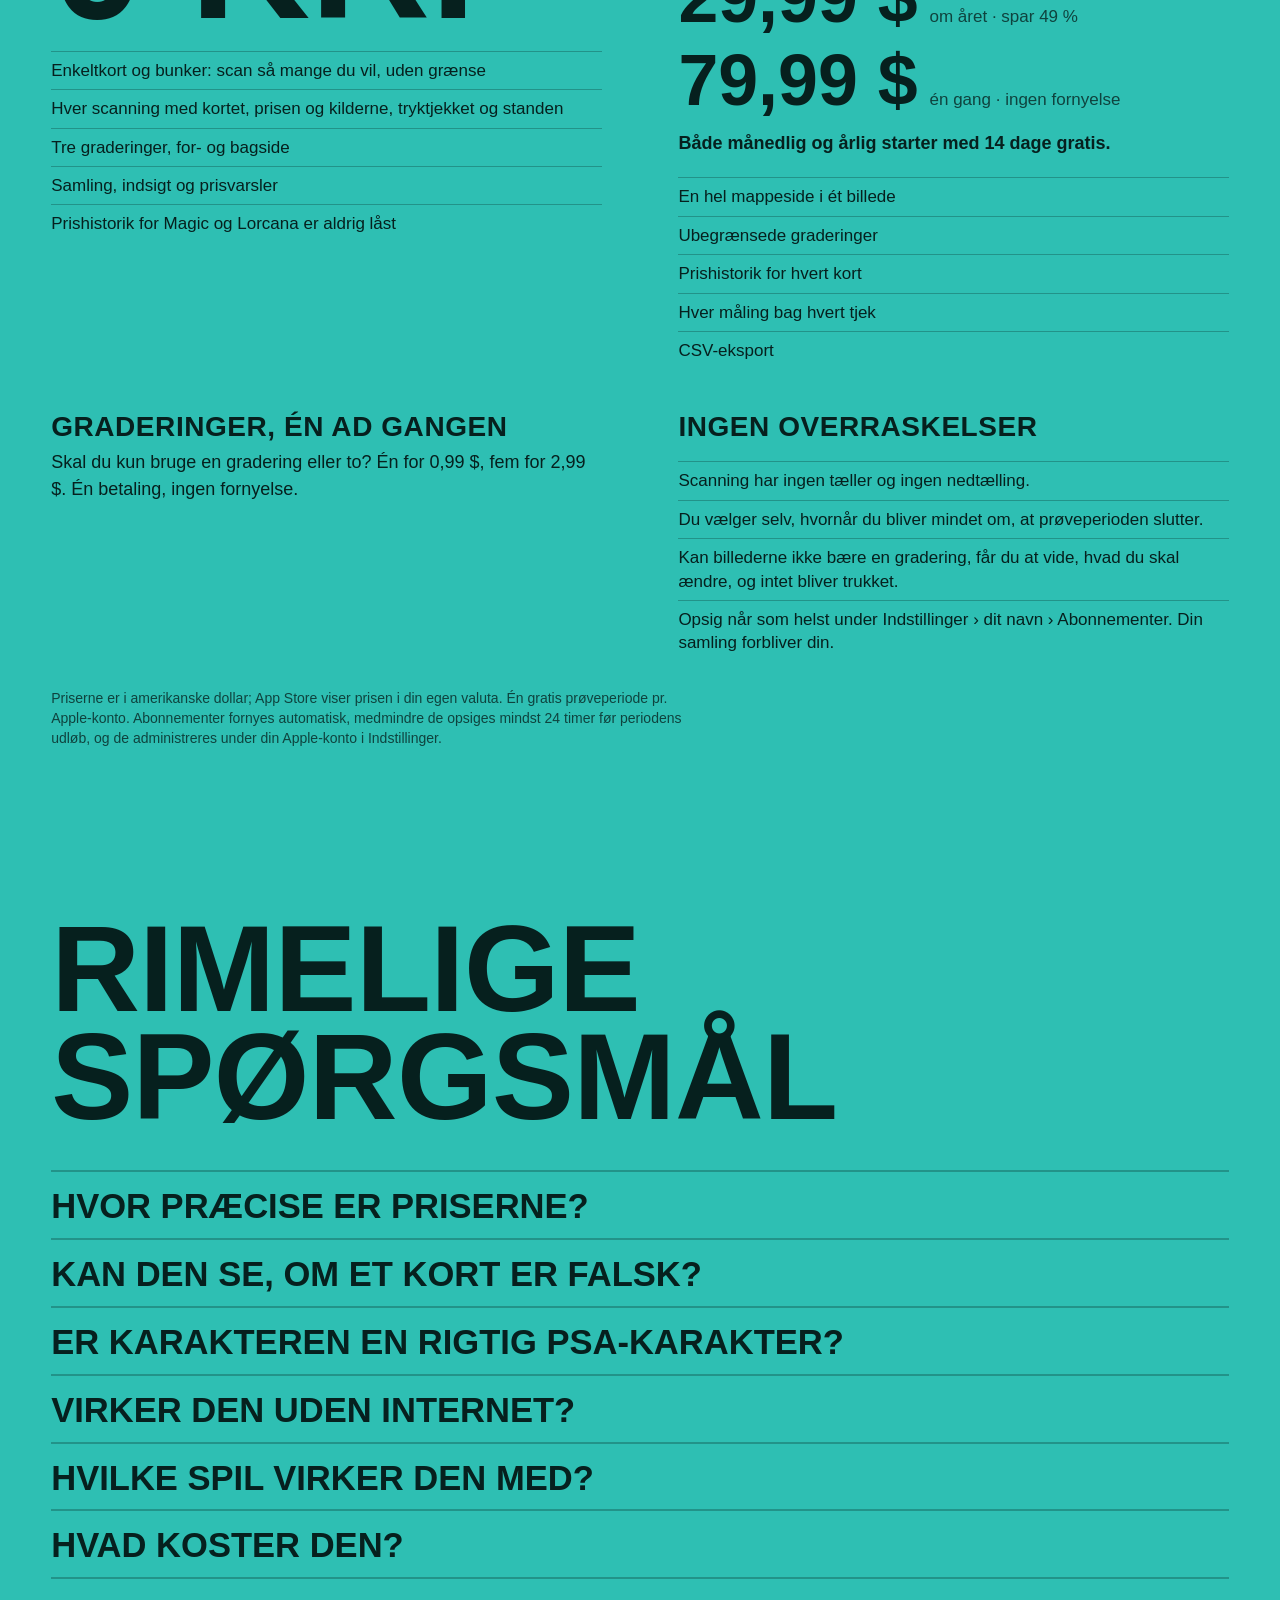
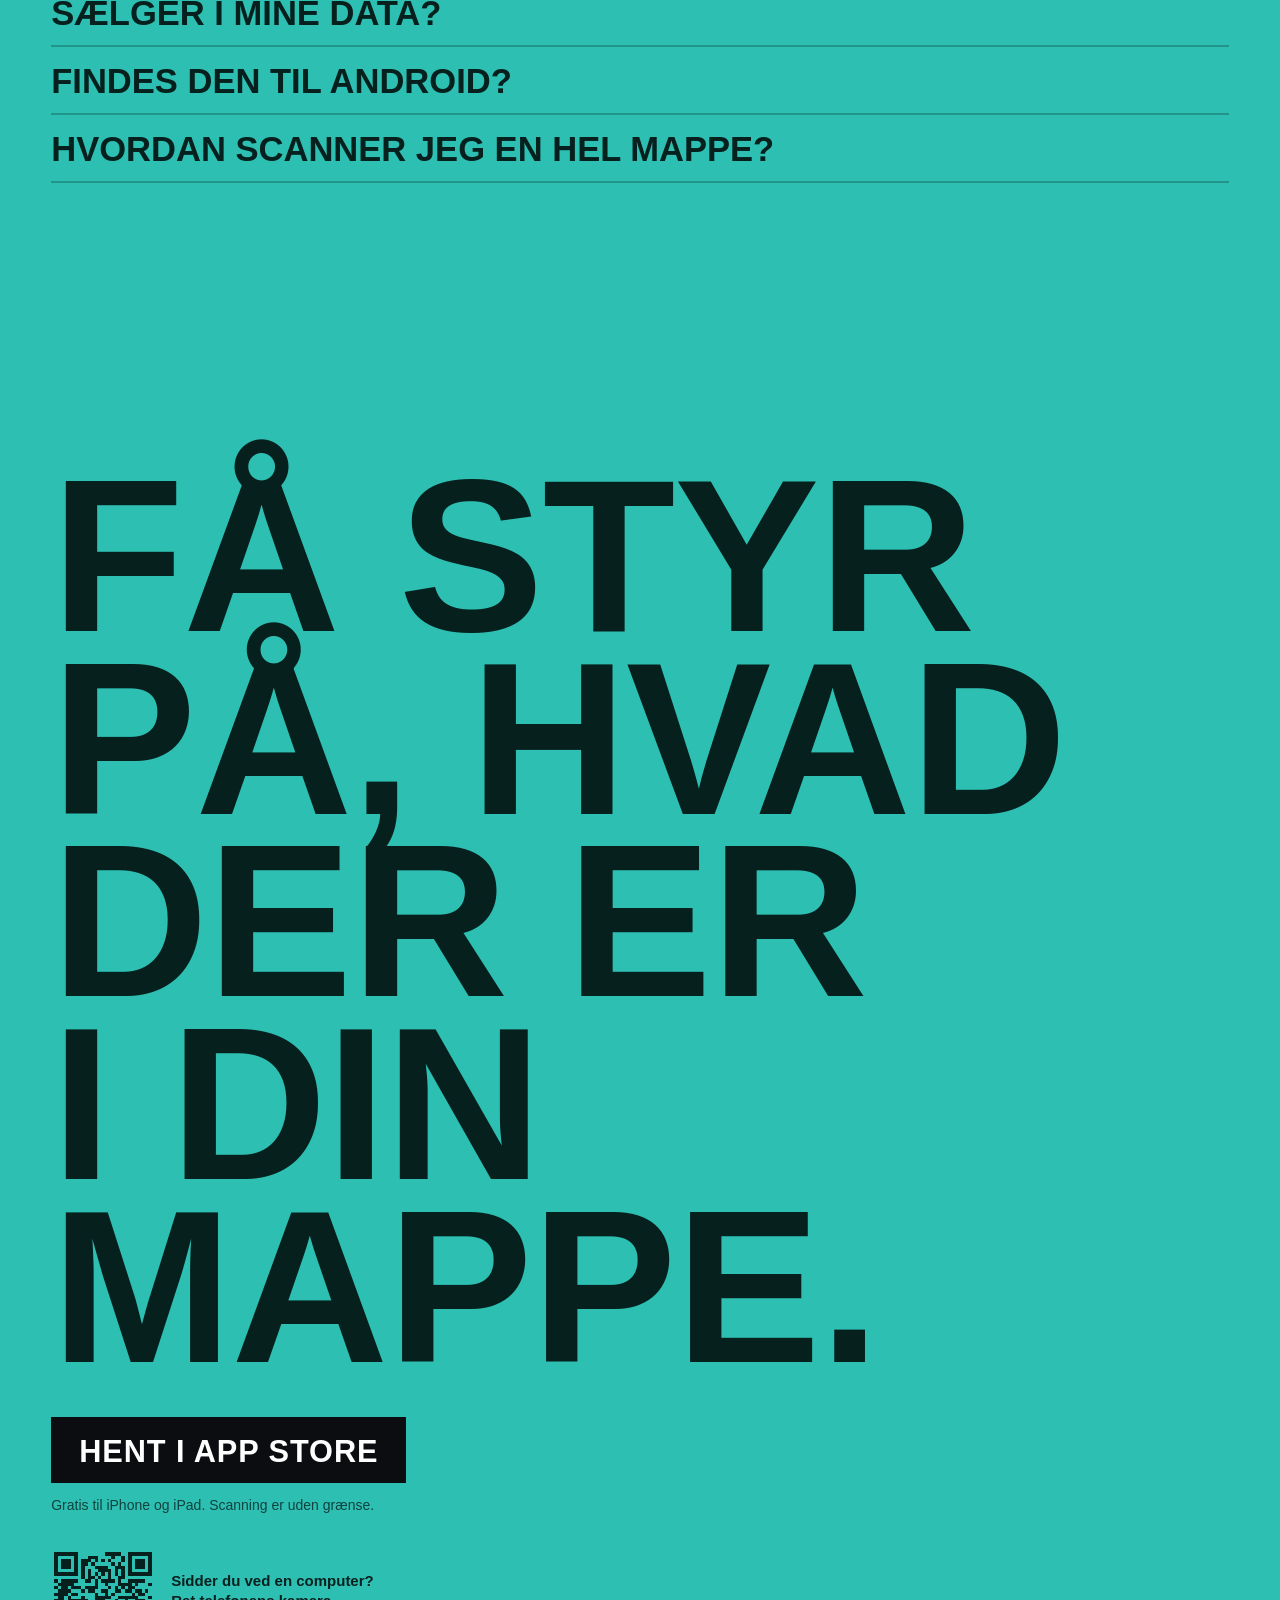
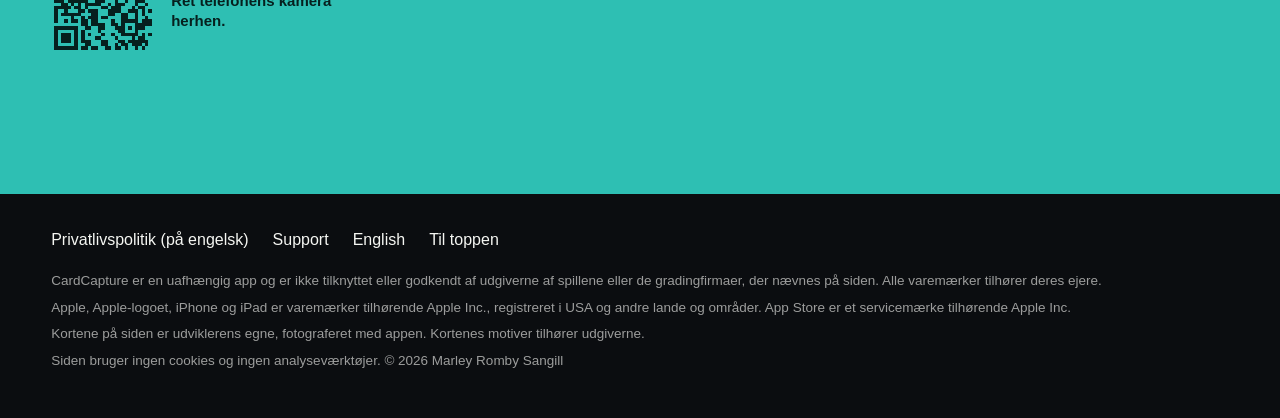
==== commit 363df855: "Guides: price a card, Delta Reign chase cards, is it worth grading Three short guides for collectors" ====
--- a/da/index.html
+++ b/da/index.html
@@ -265,6 +265,7 @@
     <nav aria-label="CardCapture">
       <a href="../privacy/">Privatlivspolitik (på engelsk)</a>
       <a href="../support/">Support</a>
+      
       <a href="../" hreflang="en" lang="en">English</a>
       <a href="#top">Til toppen</a>
     </nav>
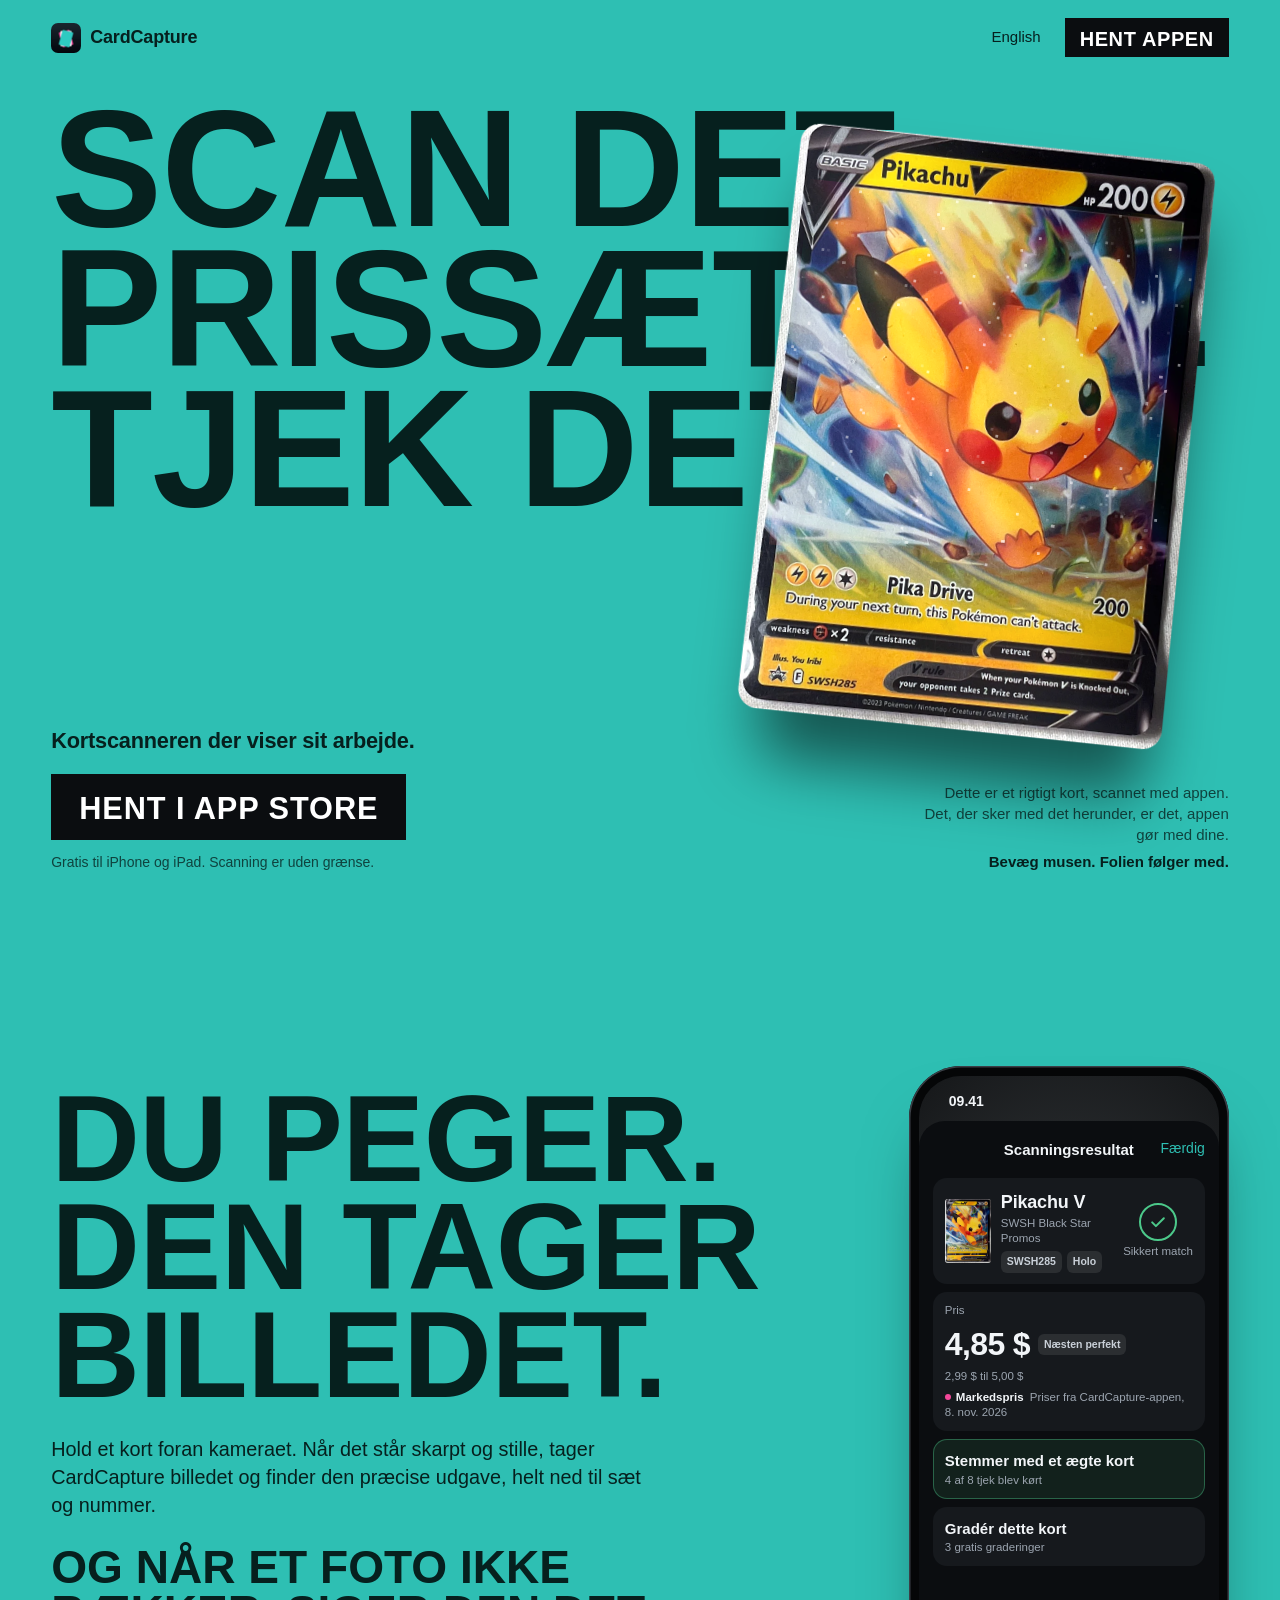
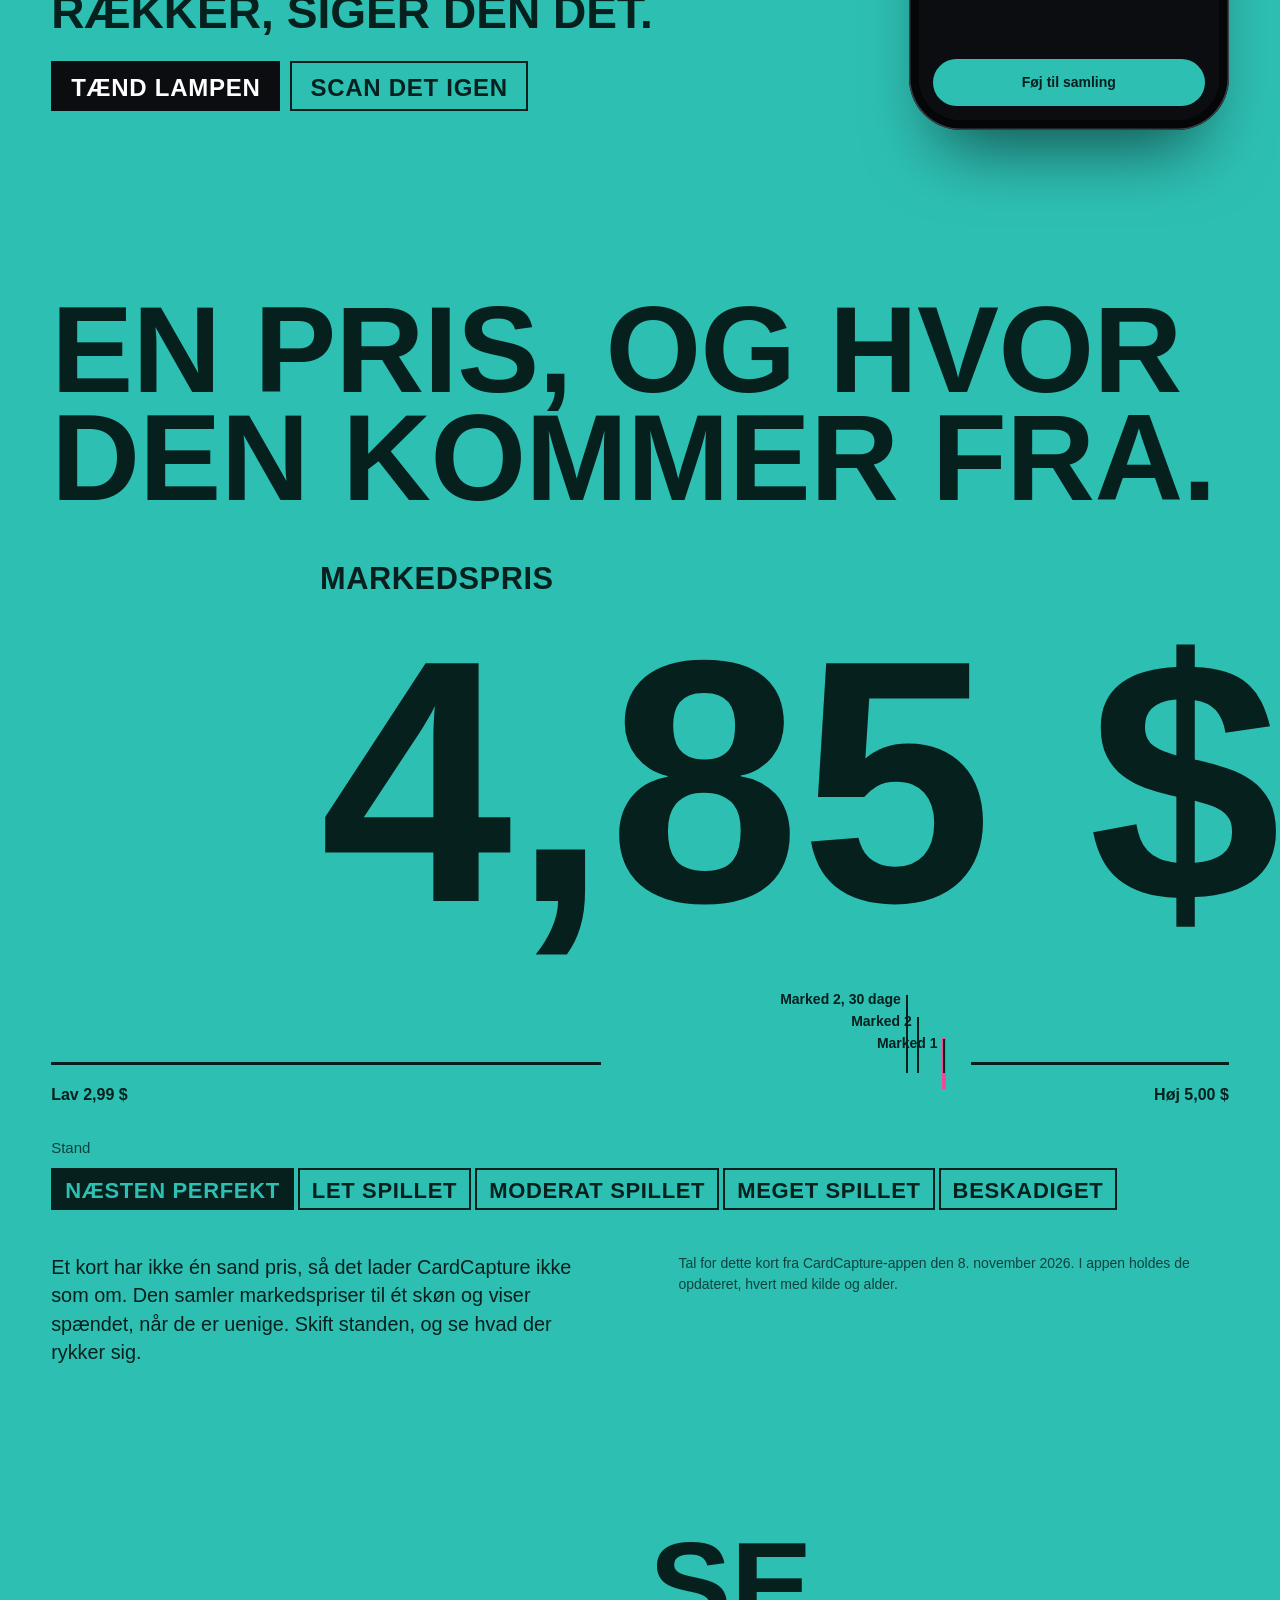
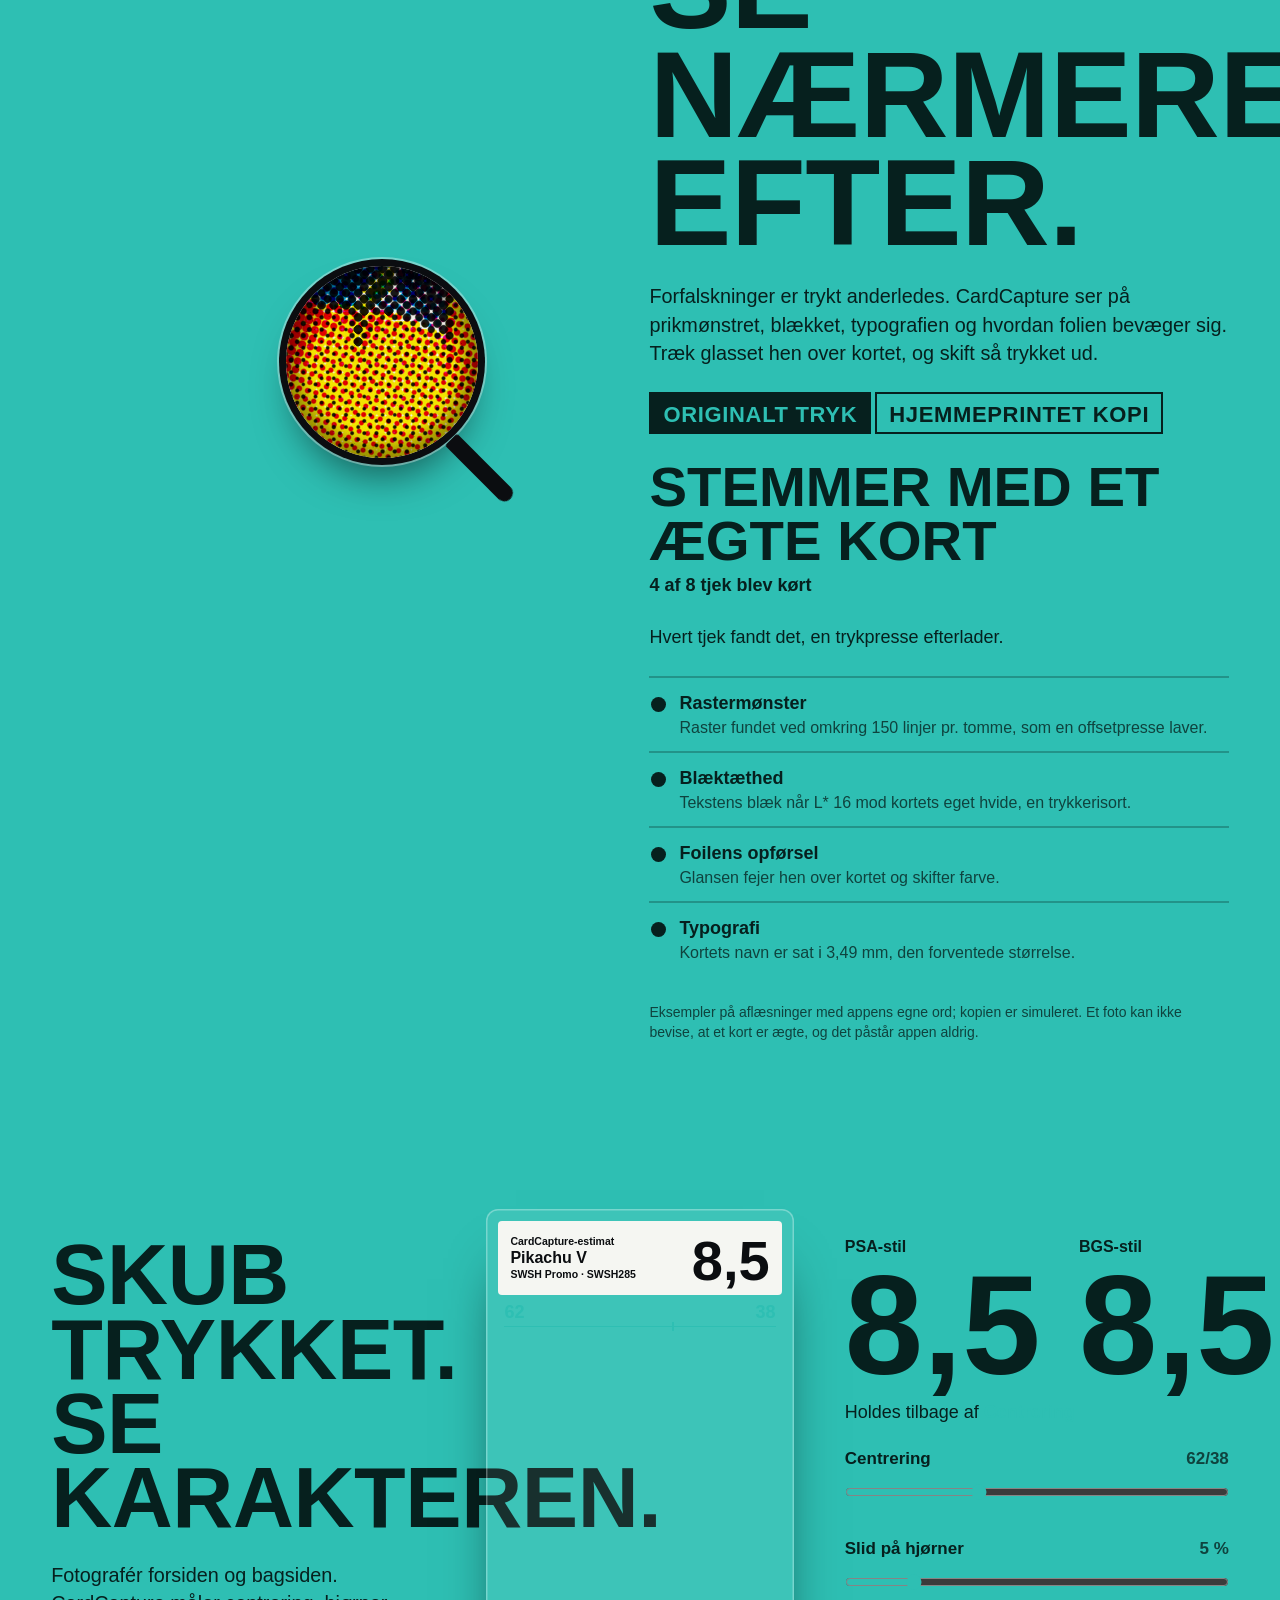
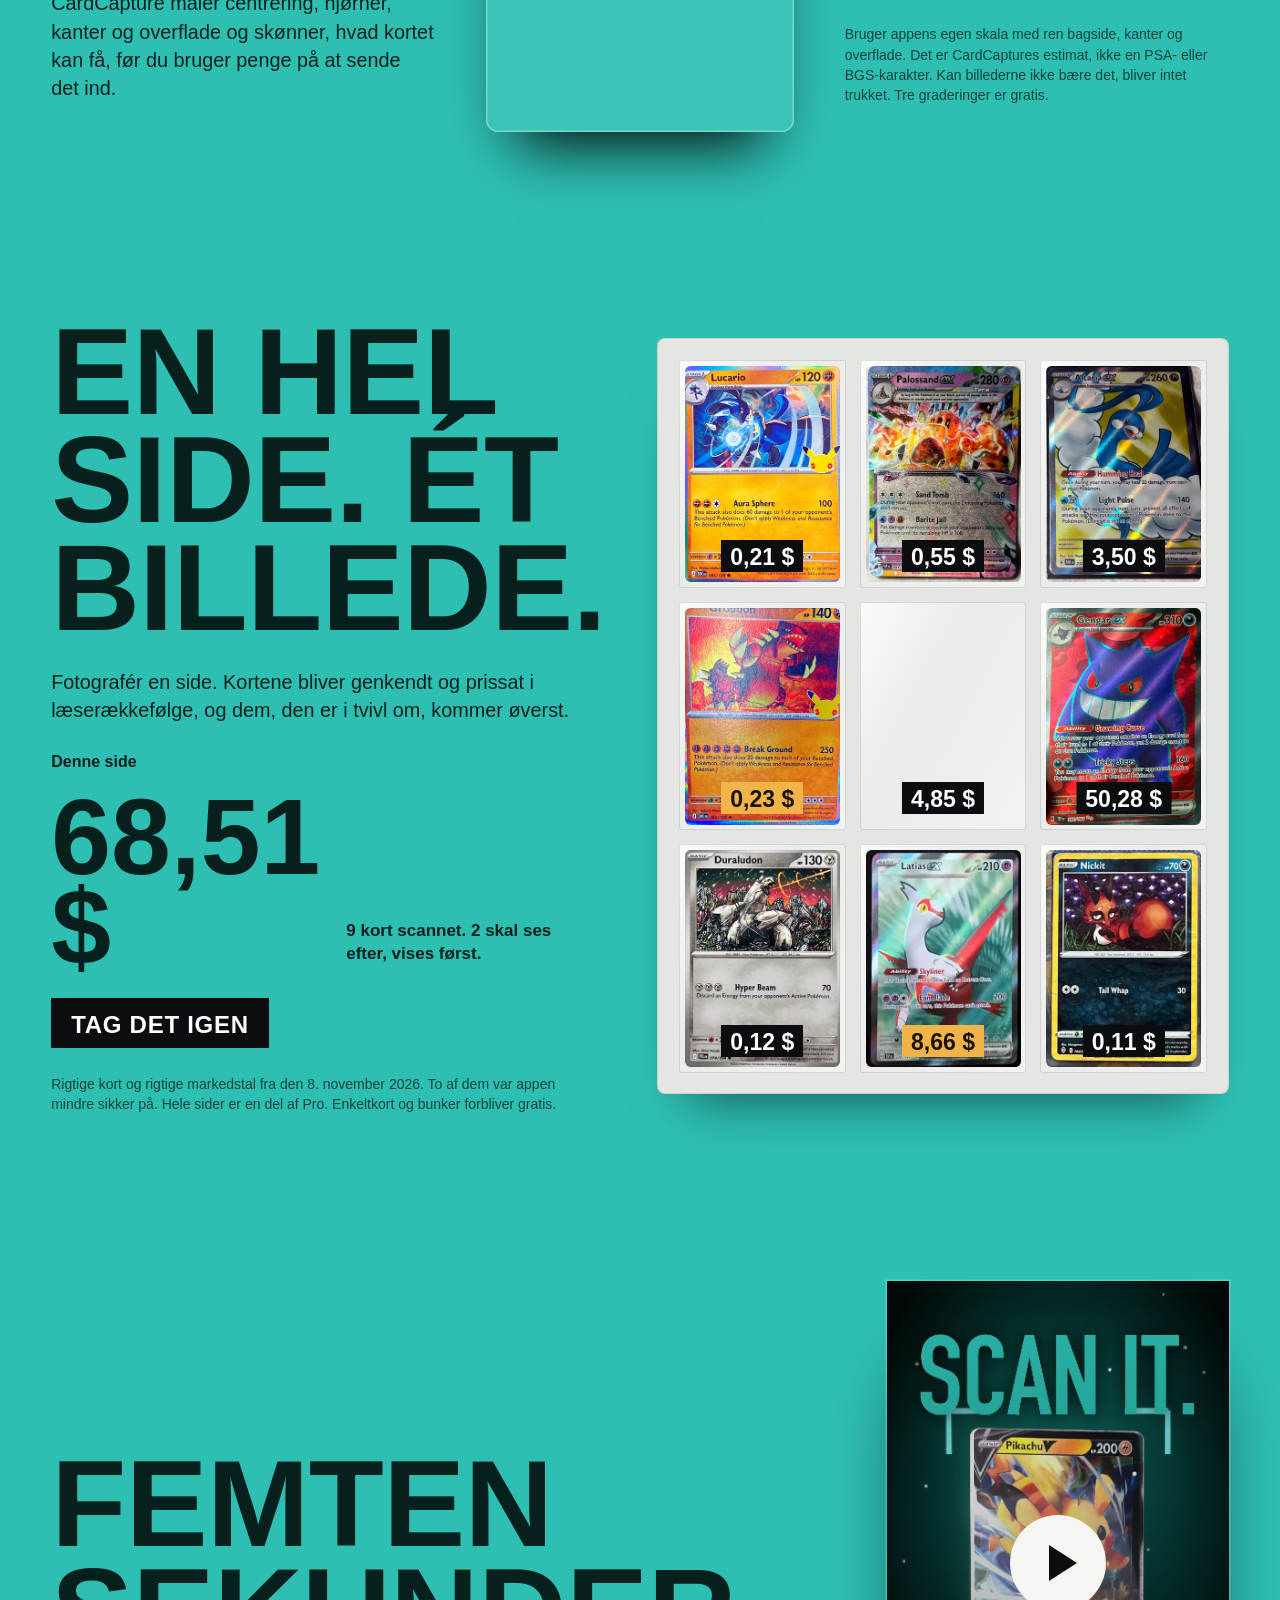
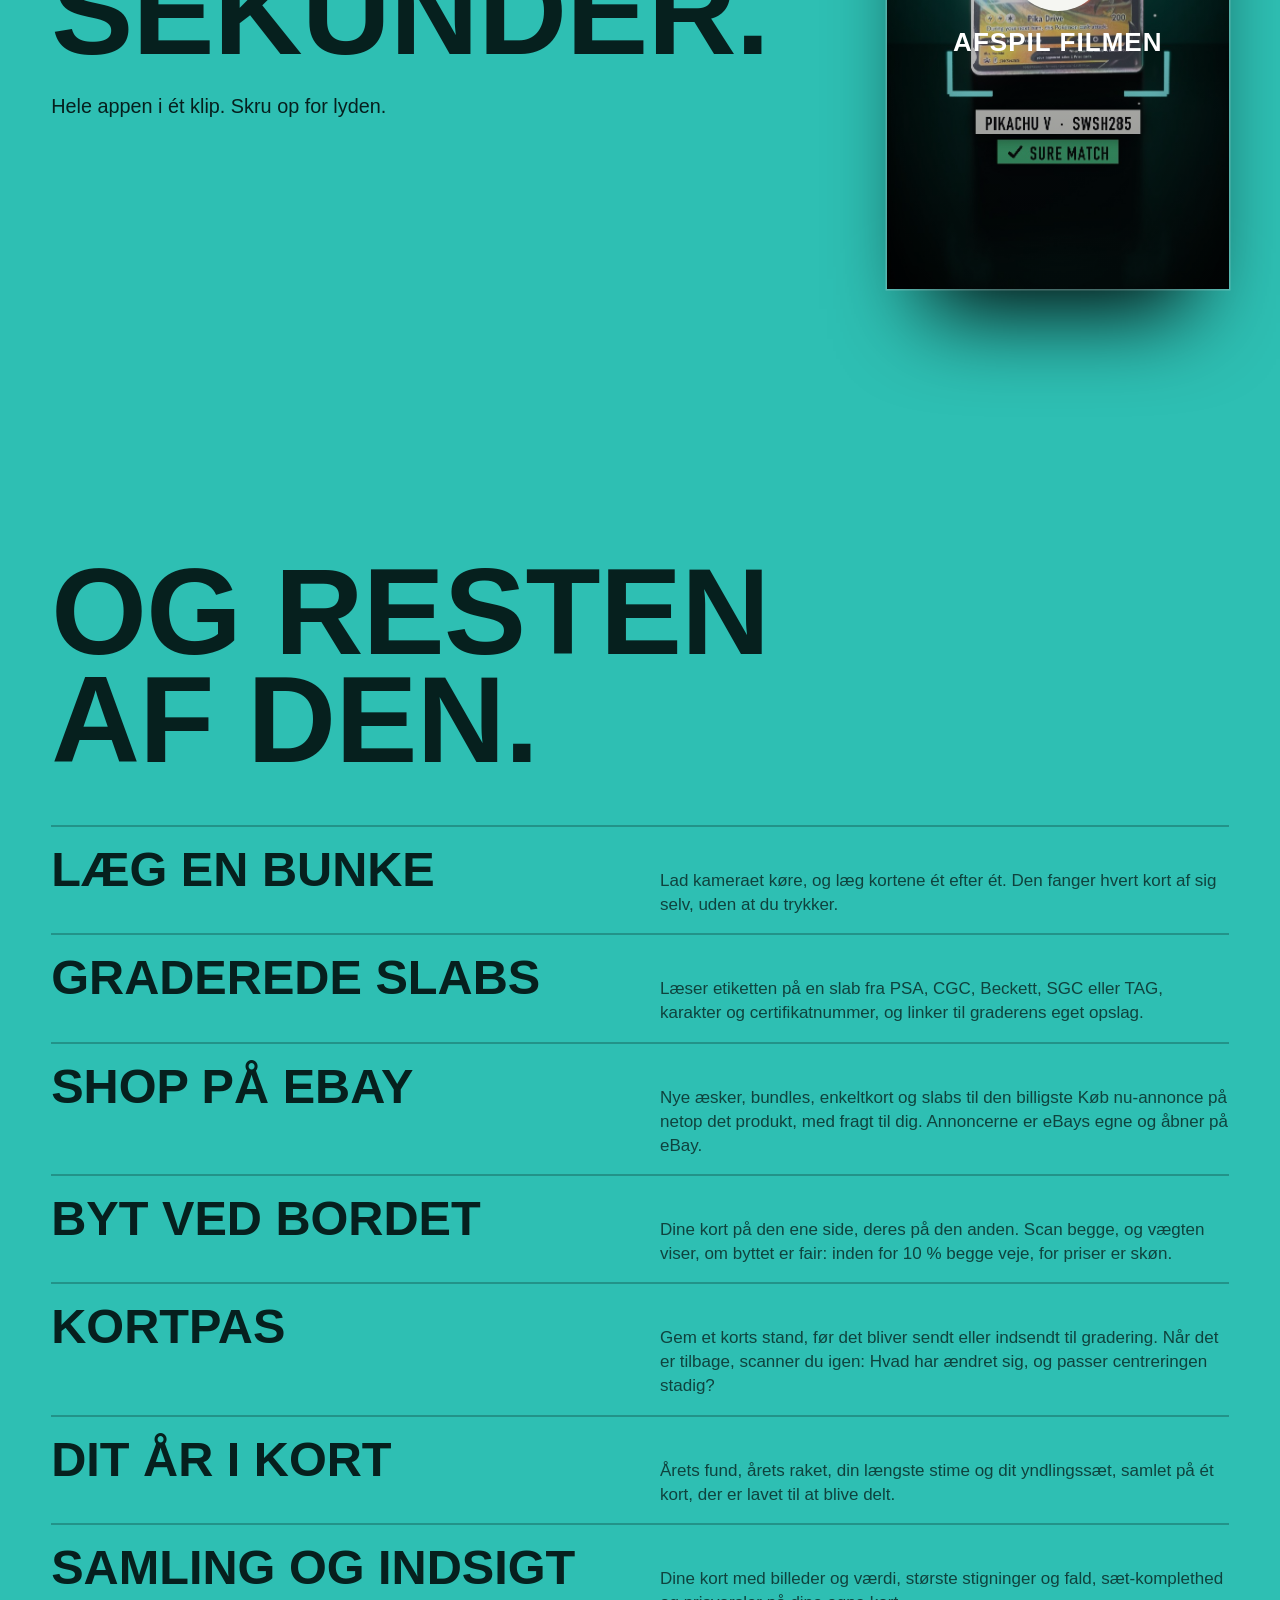
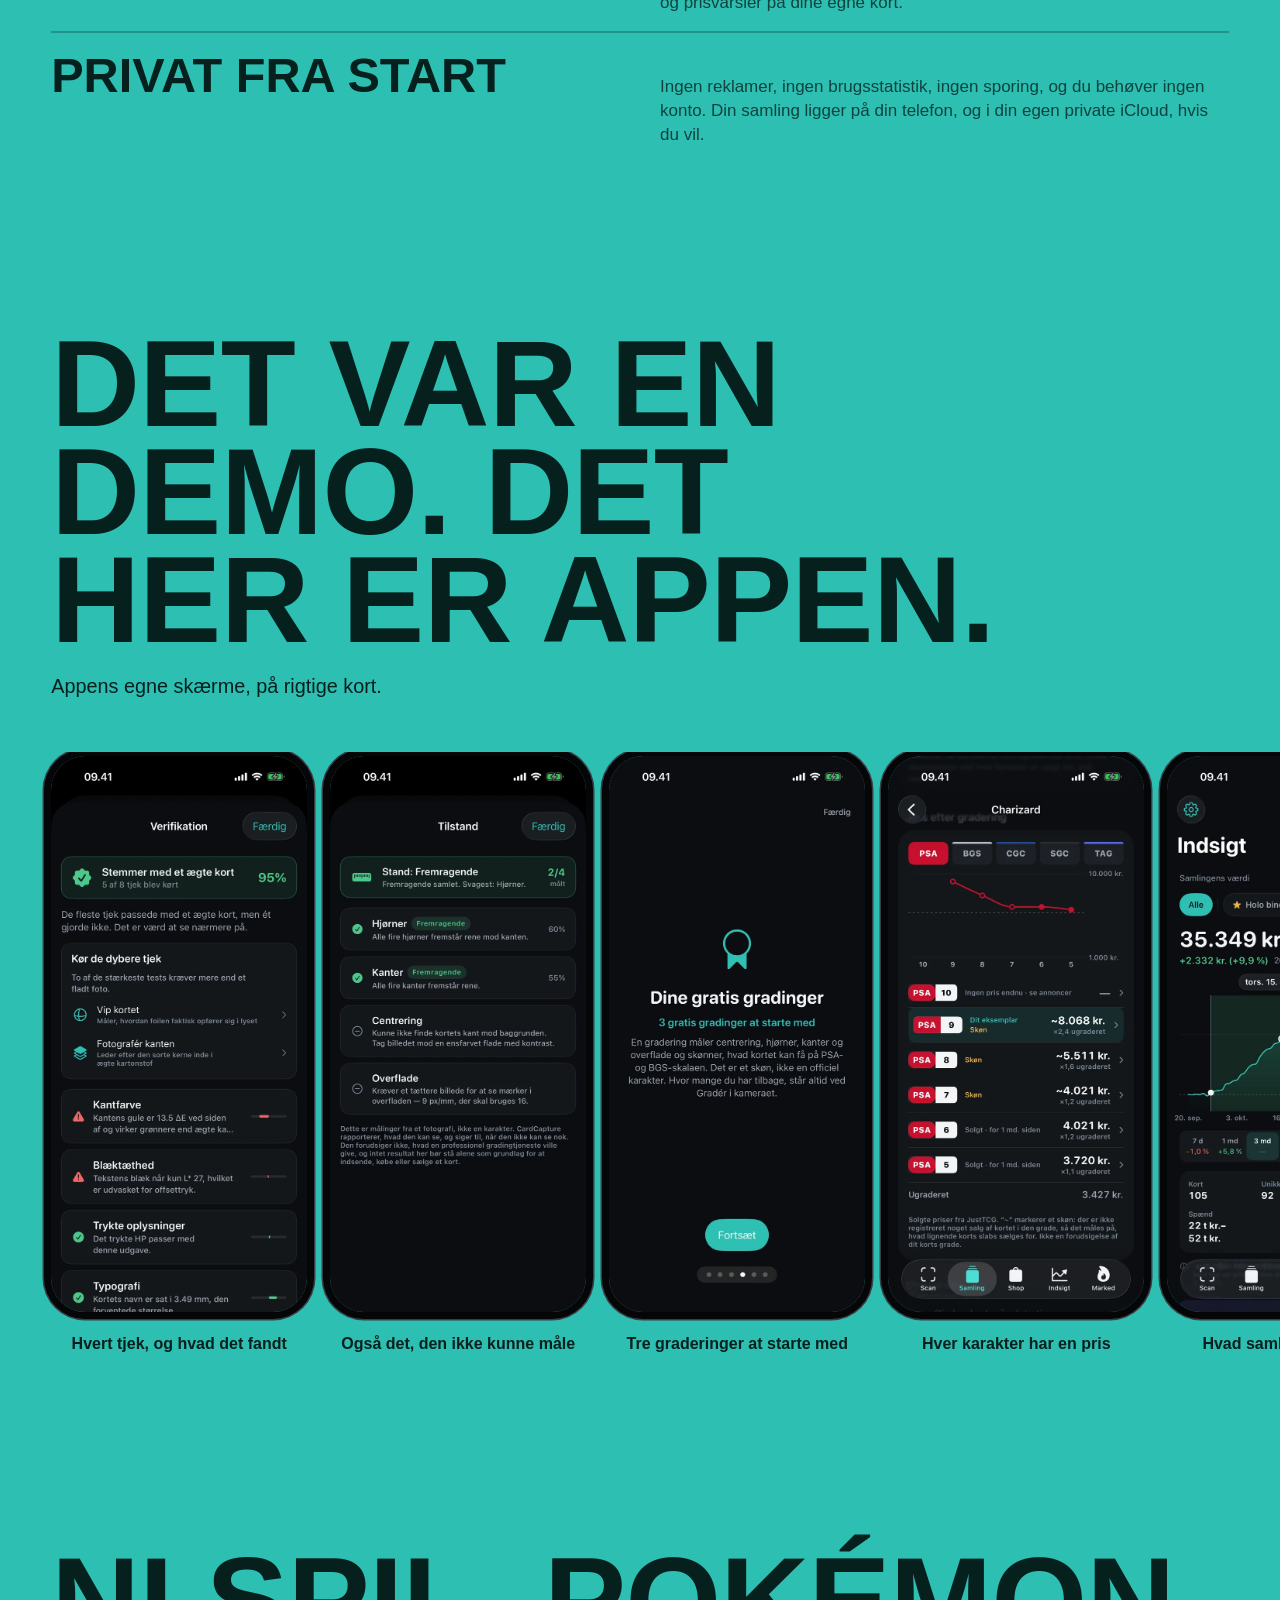
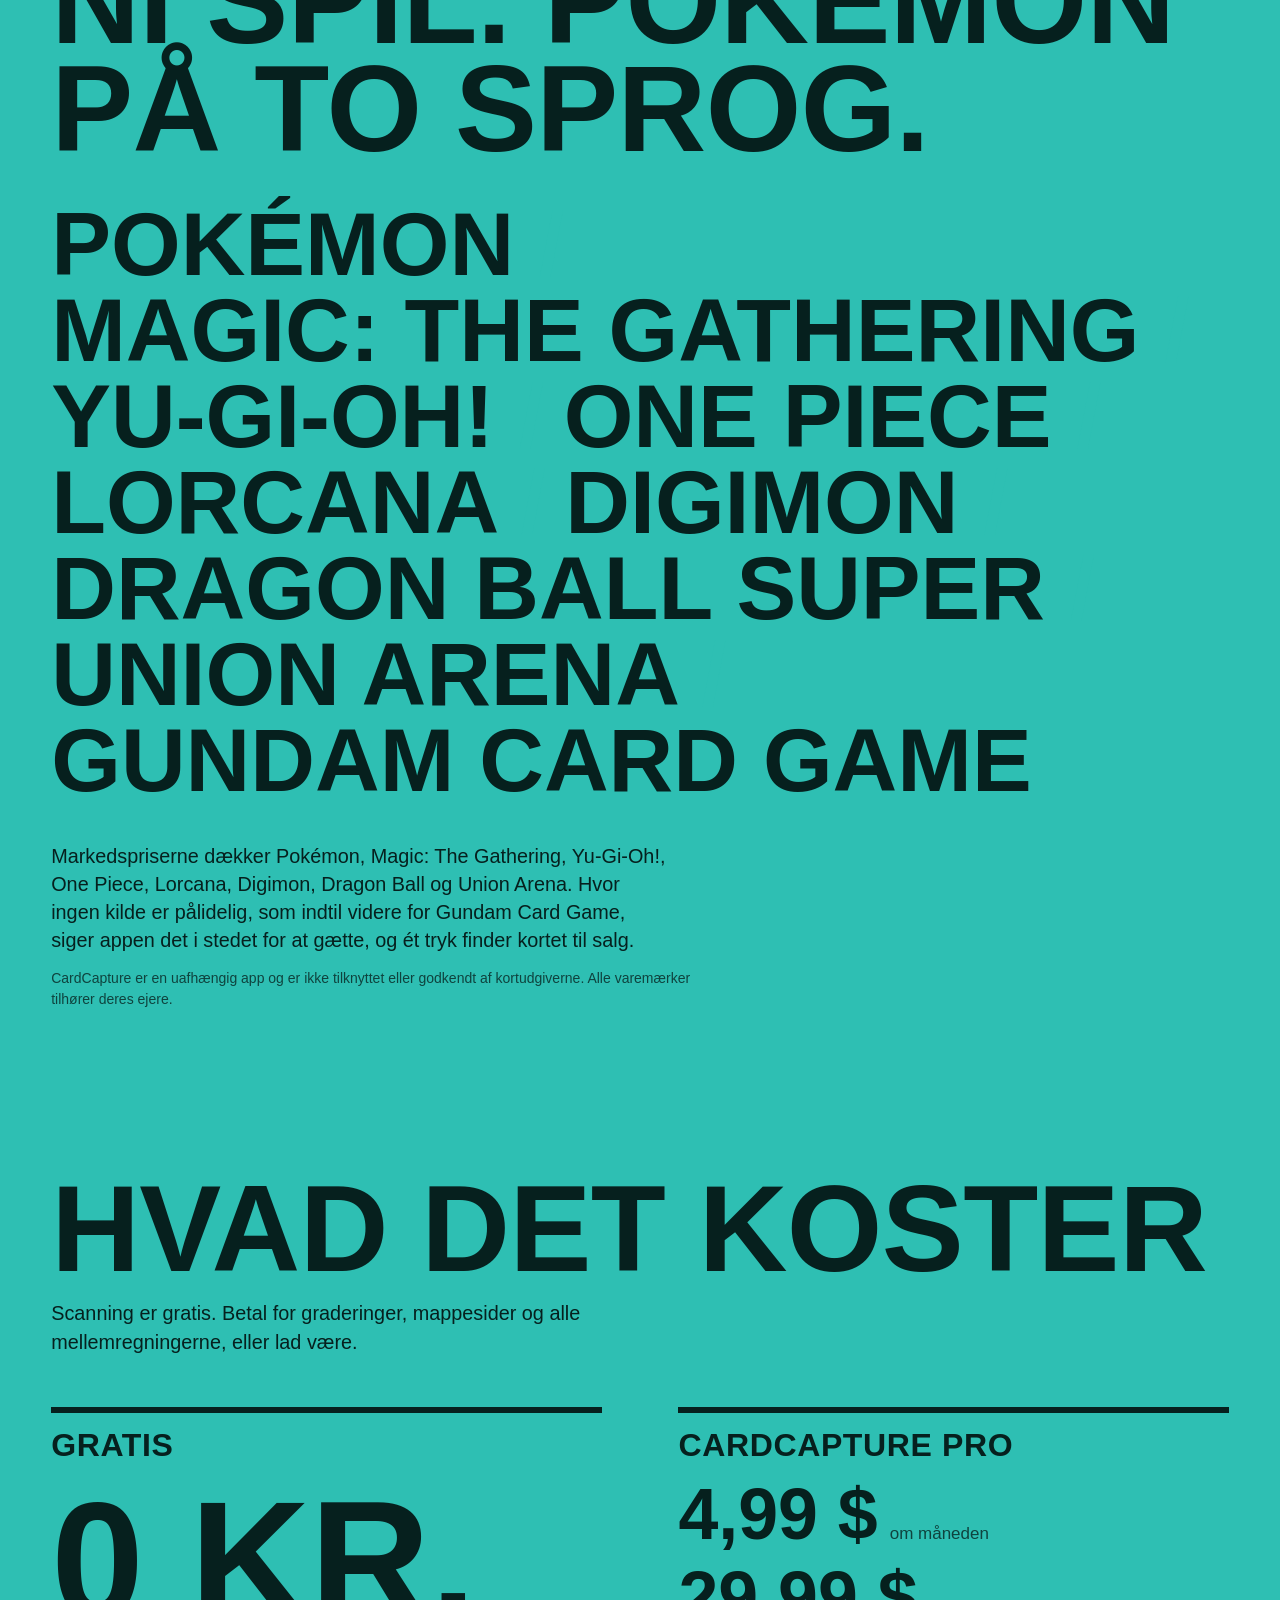
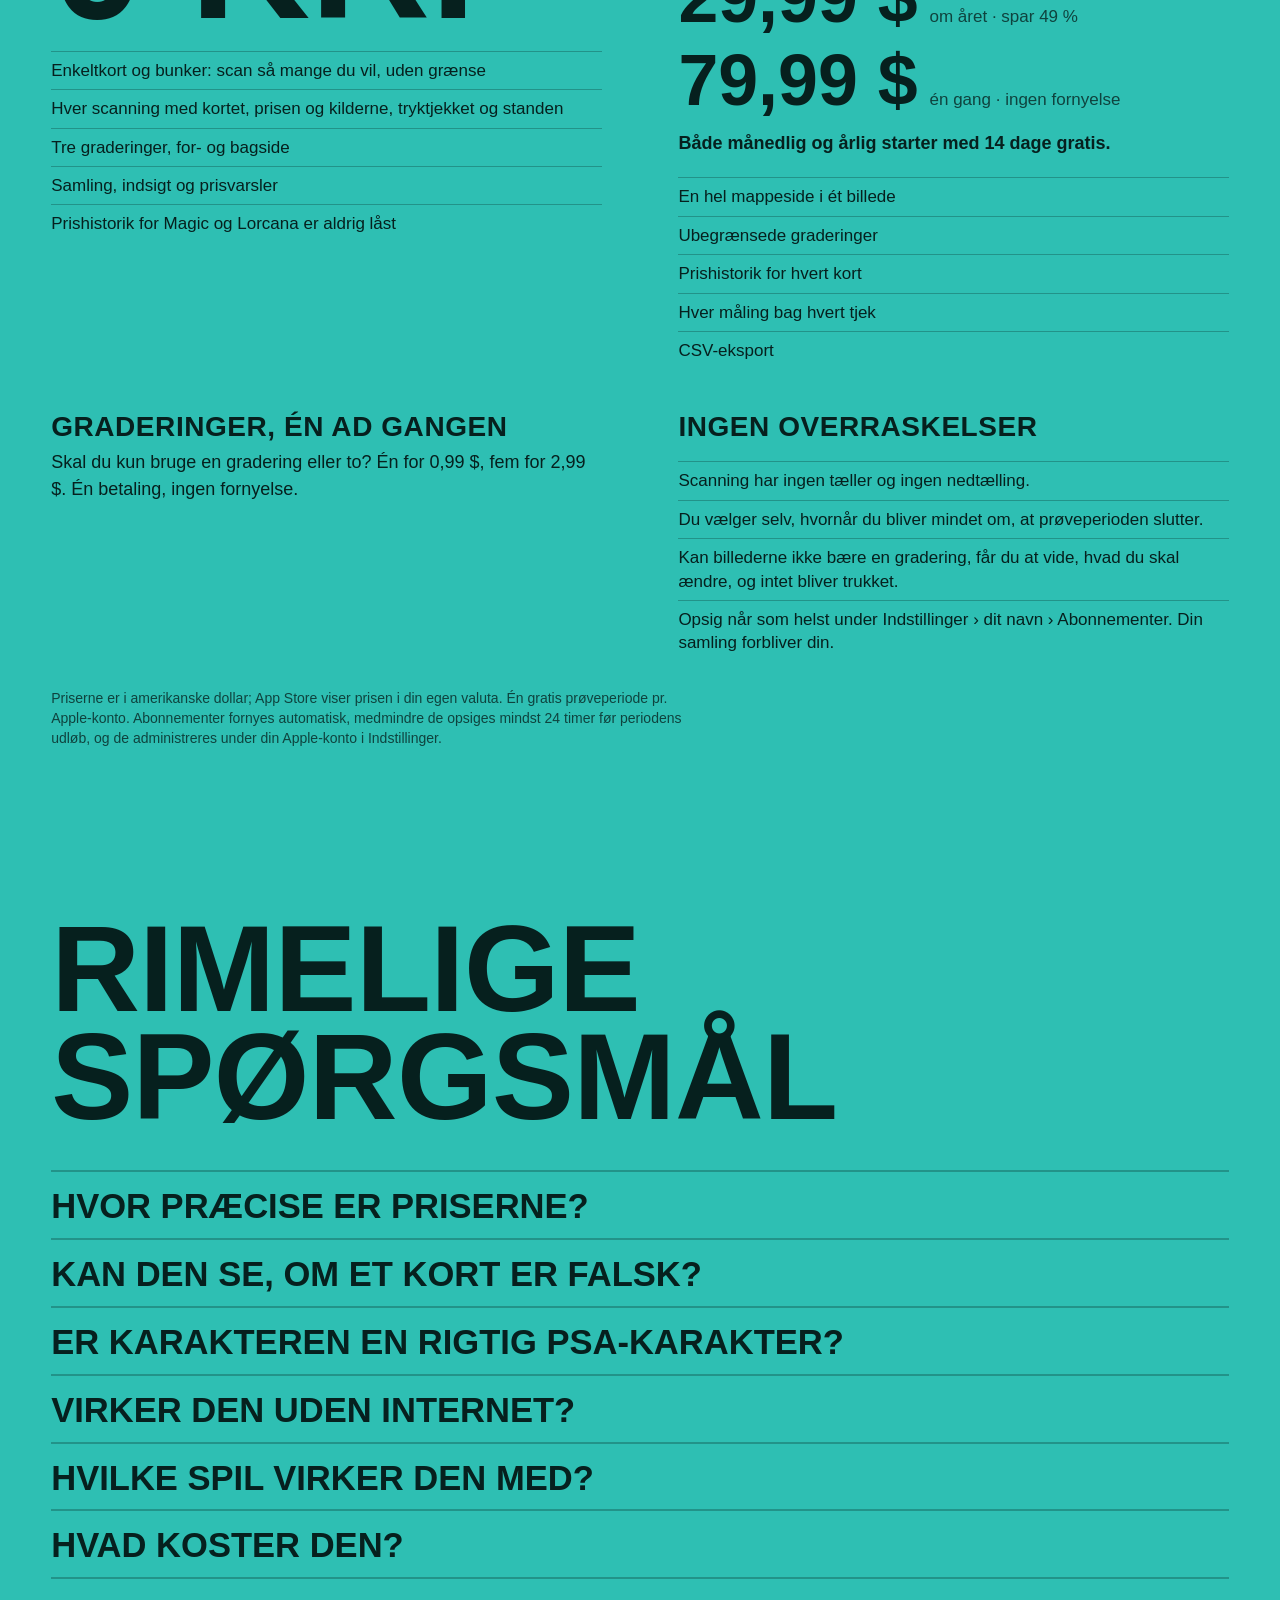
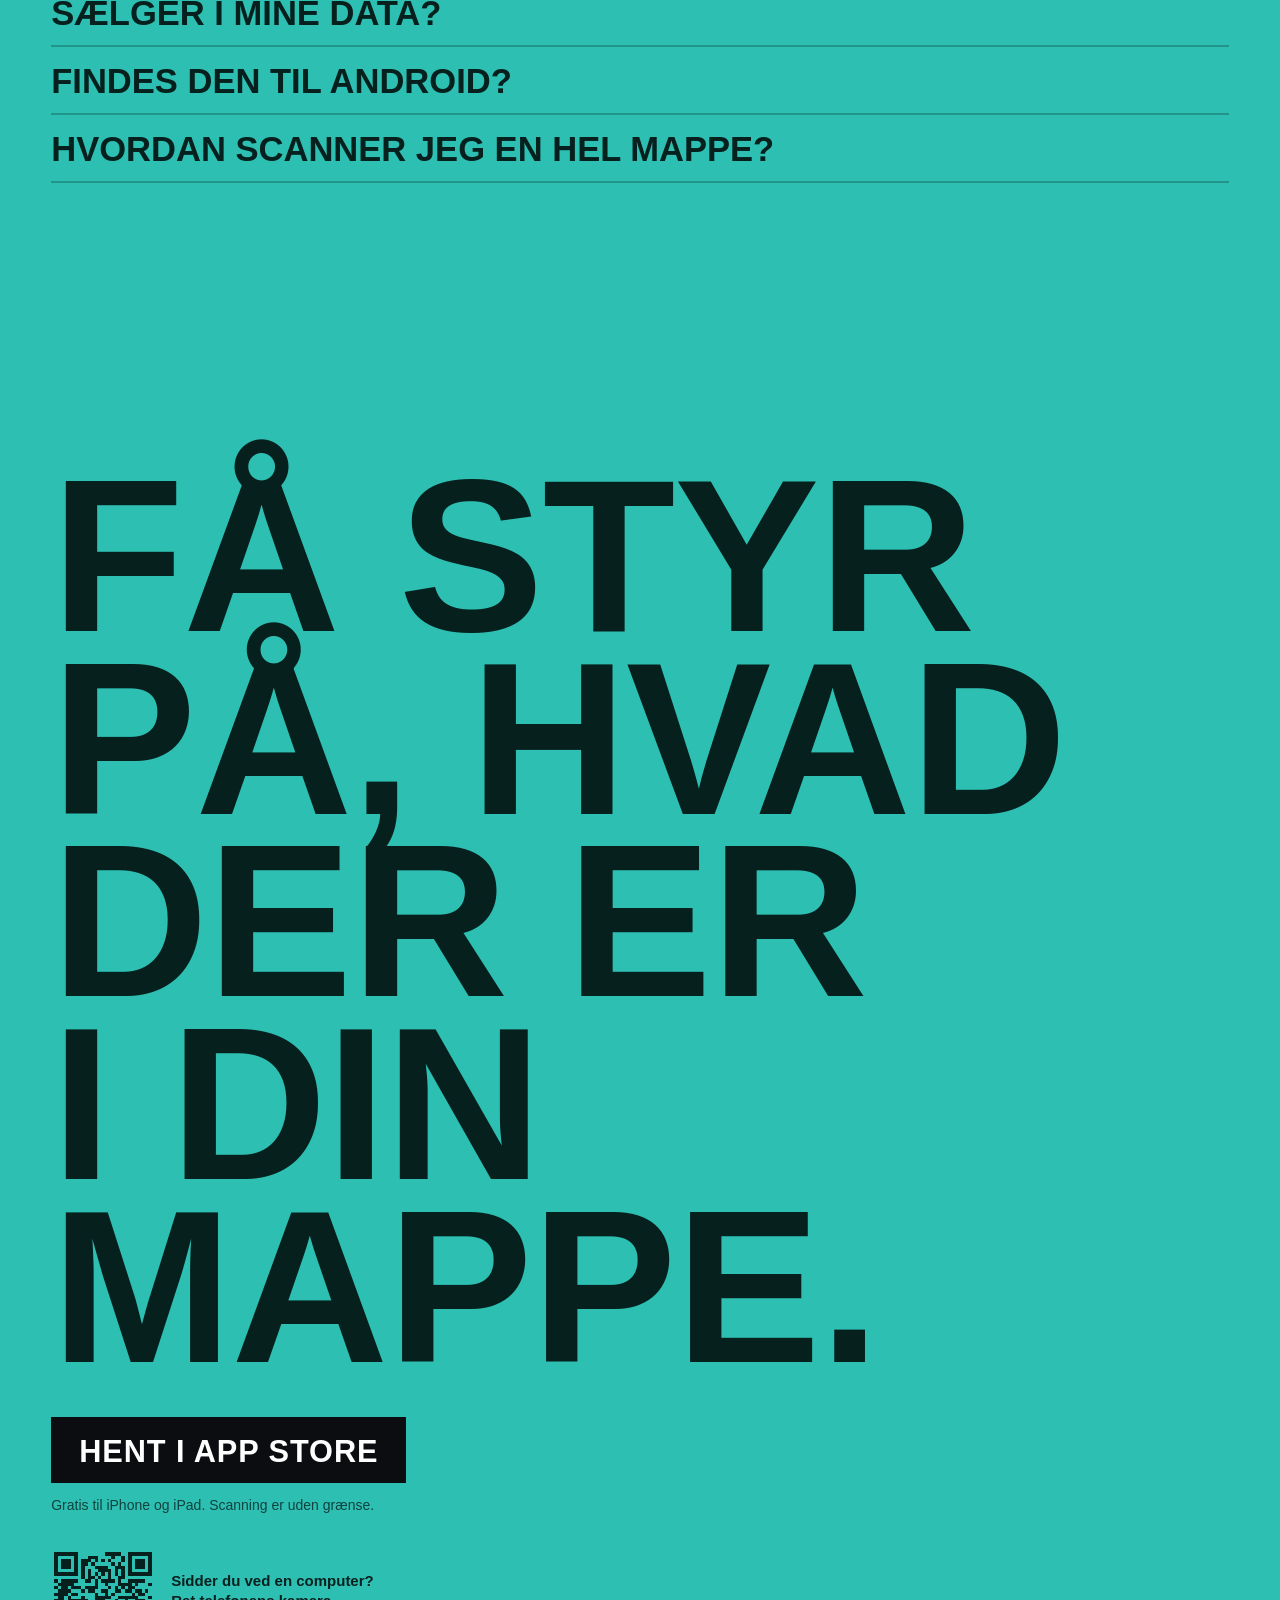
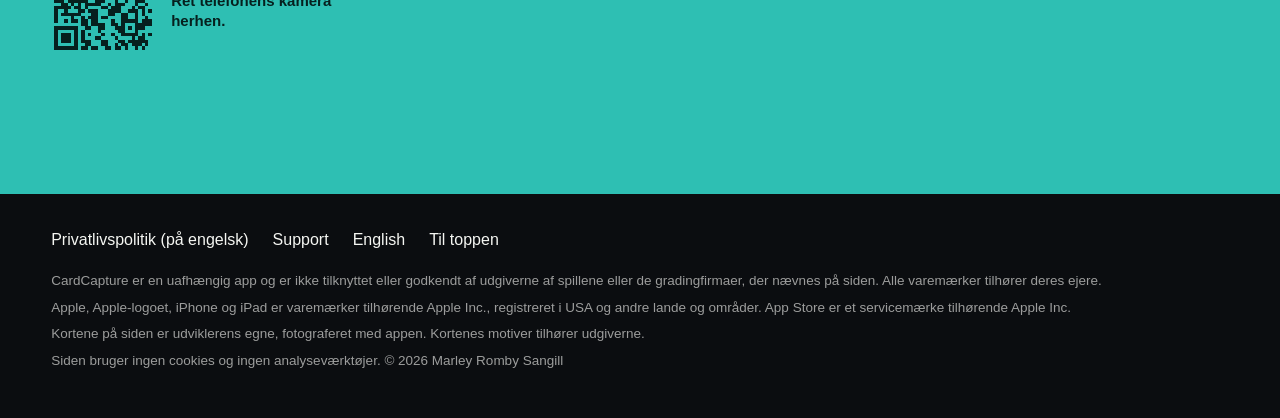
==== commit 6c9e6617: "Price demo: prices credited to the CardCapture app The price ruler and its notes no longer name othe" ====
--- a/da/index.html
+++ b/da/index.html
@@ -95,7 +95,7 @@
               <small>Pris</small>
               <p class="amt"><strong>4,85 $</strong><span class="chip">Næsten perfekt</span></p>
               <small class="dim">2,99 $ til 5,00 $</small>
-              <small class="src"><i></i><b>Markedspris</b> Cardmarket + TCGplayer, 8. nov. 2026</small>
+              <small class="src"><i></i><b>Markedspris</b> Priser fra CardCapture-appen, 8. nov. 2026</small>
             </div>
             <div class="block ok"><strong>Stemmer med et ægte kort</strong><small>4 af 8 tjek blev kørt</small></div>
             <div class="block"><strong>Gradér dette kort</strong><small>3 gratis graderinger</small></div>
@@ -123,7 +123,7 @@
       </div>
       <div class="two">
         <p class="lead">Et kort har ikke én sand pris, så det lader CardCapture ikke som om. Den samler markedspriser til ét skøn og viser spændet, når de er uenige. Skift standen, og se hvad der rykker sig.</p>
-        <p class="fine" id="p-fine">Tal for dette kort fra TCGplayer og Cardmarket den 8. november 2026. I appen holdes de opdateret, hvert med kilde og alder.</p>
+        <p class="fine" id="p-fine">Tal for dette kort fra CardCapture-appen den 8. november 2026. I appen holdes de opdateret, hvert med kilde og alder.</p>
       </div>
     </section>
 
@@ -275,7 +275,7 @@
     <p>Siden bruger ingen cookies og ingen analyseværktøjer. © 2026 Marley Romby Sangill</p>
   </footer>
 
-  <script type="application/json" id="cc">{"lang": "da", "scan": {"title": "Du peger. Den tager billedet.", "body": "Hold et kort foran kameraet. Når det står skarpt og stille, tager CardCapture billedet og finder den præcise udgave, helt ned til sæt og nummer.", "honest": "Og når et foto ikke rækker, siger den det.", "lamp_on": "Tænd lampen", "lamp_off": "Sluk lampen", "again": "Scan det igen", "modes": ["Enkelt", "Bunke", "Side", "Gradér"], "looking": "Leder efter et kort", "hold": "Hold stille", "glare": "For meget genskin: vip telefonen lidt", "sheet_title": "Scanningsresultat", "done": "Færdig", "name": "Pikachu V", "set": "SWSH Black Star Promos", "chips": ["SWSH285", "Holo"], "sure": "Sikkert match", "price_label": "Pris", "amount": "4,85 $", "grade": "Næsten perfekt", "range": "2,99 $ til 5,00 $", "kind": "Markedspris", "sources": "Cardmarket + TCGplayer, 8. nov. 2026", "verdict": "Stemmer med et ægte kort", "ran": "4 af 8 tjek blev kørt", "grade_row": "Gradér dette kort", "grade_sub": "3 gratis graderinger", "add": "Føj til samling"}, "price": {"title": "En pris, og hvor den kommer fra.", "body": "Et kort har ikke én sand pris, så det lader CardCapture ikke som om. Den samler markedspriser til ét skøn og viser spændet, når de er uenige. Skift standen, og se hvad der rykker sig.", "raw_label": "Stand", "conds": [["nm", "Næsten perfekt"], ["lp", "Let spillet"], ["mp", "Moderat spillet"], ["hp", "Meget spillet"], ["dmg", "Beskadiget"]], "kind_market": "Markedspris", "kind_rough": "Groft skøn", "low": "Lav", "high": "Høj", "fine_raw": "Tal for dette kort fra TCGplayer og Cardmarket den 8. november 2026. I appen holdes de opdateret, hvert med kilde og alder.", "src": ["TCGplayer", "Cardmarket", "Cardmarket, 30 dage"]}, "check": {"title": "Se nærmere efter.", "body": "Forfalskninger er trykt anderledes. CardCapture ser på prikmønstret, blækket, typografien og hvordan folien bevæger sig. Træk glasset hen over kortet, og skift så trykket ud.", "real": "Originalt tryk", "fake": "Hjemmeprintet kopi", "verdict_real": "Stemmer med et ægte kort", "ran_real": "4 af 8 tjek blev kørt", "verdict_fake": "Tydelige tegn på forfalskning", "ran_fake": "4 af 8 tjek blev kørt", "lede_real": "Hvert tjek fandt det, en trykpresse efterlader.", "lede_fake": "De fleste tjek fandt noget, en trykpresse ikke efterlader.", "rows": [{"t": "Rastermønster", "r": "Raster fundet ved omkring 150 linjer pr. tomme, som en offsetpresse laver.", "f": "Intet regelmæssigt raster i dette område. Mønstret ligner dithret inkjet eller laser frem for offsettryk.", "fs": "bad"}, {"t": "Blæktæthed", "r": "Tekstens blæk når L* 16 mod kortets eget hvide, en trykkerisort.", "f": "Tekstens blæk når kun L* 34, hvilket er udvasket for offsettryk.", "fs": "bad"}, {"t": "Foilens opførsel", "r": "Glansen fejer hen over kortet og skifter farve.", "f": "Trykt falsk folie står stille.", "fs": "bad"}, {"t": "Typografi", "r": "Kortets navn er sat i 3,49 mm, den forventede størrelse.", "f": "Kortets navn er sat i 3,49 mm, den forventede størrelse.", "fs": "ok"}], "fine": "Eksempler på aflæsninger med appens egne ord; kopien er simuleret. Et foto kan ikke bevise, at et kort er ægte, og det påstår appen aldrig.", "glass": "Forstørrelsesglas. Træk det hen over kortet."}, "grade": {"title": "Skub trykket. Se karakteren.", "body": "Fotografér forsiden og bagsiden. CardCapture måler centrering, hjørner, kanter og overflade og skønner, hvad kortet kan få, før du bruger penge på at sende det ind.", "centering": "Centrering", "corners": "Slid på hjørner", "psa": "PSA-stil", "bgs": "BGS-stil", "held": "Holdes tilbage af", "aspects": {"centering": "Centrering", "corners": "Hjørner", "edges": "Kanter", "surface": "Overflade"}, "none": "Intet", "label_top": "CardCapture-estimat", "label_name": "Pikachu V", "label_num": "SWSH Promo · SWSH285", "fine": "Bruger appens egen skala med ren bagside, kanter og overflade. Det er CardCaptures estimat, ikke en PSA- eller BGS-karakter. Kan billederne ikke bære det, bliver intet trukket. Tre graderinger er gratis."}, "binder": {"title": "En hel side. Ét billede.", "body": "Fotografér en side. Kortene bliver genkendt og prissat i læserækkefølge, og dem, den er i tvivl om, kommer øverst.", "shoot": "Tag billedet", "again": "Tag det igen", "scanned": "kort scannet", "total": "Denne side", "flag": "Tæt på: tryk for at bekræfte", "flagged": "skal ses efter, vises først", "pro": "Hele sider er en del af Pro. Enkeltkort og bunker forbliver gratis.", "real": "Rigtige kort og rigtige markedstal fra den 8. november 2026. To af dem var appen mindre sikker på."}, "hero": {"note": "Gratis til iPhone og iPad. Scanning er uden grænse.", "made_up": "Dette er et rigtigt kort, scannet med appen. Det, der sker med det herunder, er det, appen gør med dine.", "pointer": "Bevæg musen. Folien følger med.", "tilt": "Vip telefonen for at bevæge folien", "tilt_on": "Vip telefonen nu."}, "card": "../assets/card-pikachu.webp"}</script>
+  <script type="application/json" id="cc">{"lang": "da", "scan": {"title": "Du peger. Den tager billedet.", "body": "Hold et kort foran kameraet. Når det står skarpt og stille, tager CardCapture billedet og finder den præcise udgave, helt ned til sæt og nummer.", "honest": "Og når et foto ikke rækker, siger den det.", "lamp_on": "Tænd lampen", "lamp_off": "Sluk lampen", "again": "Scan det igen", "modes": ["Enkelt", "Bunke", "Side", "Gradér"], "looking": "Leder efter et kort", "hold": "Hold stille", "glare": "For meget genskin: vip telefonen lidt", "sheet_title": "Scanningsresultat", "done": "Færdig", "name": "Pikachu V", "set": "SWSH Black Star Promos", "chips": ["SWSH285", "Holo"], "sure": "Sikkert match", "price_label": "Pris", "amount": "4,85 $", "grade": "Næsten perfekt", "range": "2,99 $ til 5,00 $", "kind": "Markedspris", "sources": "Priser fra CardCapture-appen, 8. nov. 2026", "verdict": "Stemmer med et ægte kort", "ran": "4 af 8 tjek blev kørt", "grade_row": "Gradér dette kort", "grade_sub": "3 gratis graderinger", "add": "Føj til samling"}, "price": {"title": "En pris, og hvor den kommer fra.", "body": "Et kort har ikke én sand pris, så det lader CardCapture ikke som om. Den samler markedspriser til ét skøn og viser spændet, når de er uenige. Skift standen, og se hvad der rykker sig.", "raw_label": "Stand", "conds": [["nm", "Næsten perfekt"], ["lp", "Let spillet"], ["mp", "Moderat spillet"], ["hp", "Meget spillet"], ["dmg", "Beskadiget"]], "kind_market": "Markedspris", "kind_rough": "Groft skøn", "low": "Lav", "high": "Høj", "fine_raw": "Tal for dette kort fra CardCapture-appen den 8. november 2026. I appen holdes de opdateret, hvert med kilde og alder.", "src": ["Marked 1", "Marked 2", "Marked 2, 30 dage"]}, "check": {"title": "Se nærmere efter.", "body": "Forfalskninger er trykt anderledes. CardCapture ser på prikmønstret, blækket, typografien og hvordan folien bevæger sig. Træk glasset hen over kortet, og skift så trykket ud.", "real": "Originalt tryk", "fake": "Hjemmeprintet kopi", "verdict_real": "Stemmer med et ægte kort", "ran_real": "4 af 8 tjek blev kørt", "verdict_fake": "Tydelige tegn på forfalskning", "ran_fake": "4 af 8 tjek blev kørt", "lede_real": "Hvert tjek fandt det, en trykpresse efterlader.", "lede_fake": "De fleste tjek fandt noget, en trykpresse ikke efterlader.", "rows": [{"t": "Rastermønster", "r": "Raster fundet ved omkring 150 linjer pr. tomme, som en offsetpresse laver.", "f": "Intet regelmæssigt raster i dette område. Mønstret ligner dithret inkjet eller laser frem for offsettryk.", "fs": "bad"}, {"t": "Blæktæthed", "r": "Tekstens blæk når L* 16 mod kortets eget hvide, en trykkerisort.", "f": "Tekstens blæk når kun L* 34, hvilket er udvasket for offsettryk.", "fs": "bad"}, {"t": "Foilens opførsel", "r": "Glansen fejer hen over kortet og skifter farve.", "f": "Trykt falsk folie står stille.", "fs": "bad"}, {"t": "Typografi", "r": "Kortets navn er sat i 3,49 mm, den forventede størrelse.", "f": "Kortets navn er sat i 3,49 mm, den forventede størrelse.", "fs": "ok"}], "fine": "Eksempler på aflæsninger med appens egne ord; kopien er simuleret. Et foto kan ikke bevise, at et kort er ægte, og det påstår appen aldrig.", "glass": "Forstørrelsesglas. Træk det hen over kortet."}, "grade": {"title": "Skub trykket. Se karakteren.", "body": "Fotografér forsiden og bagsiden. CardCapture måler centrering, hjørner, kanter og overflade og skønner, hvad kortet kan få, før du bruger penge på at sende det ind.", "centering": "Centrering", "corners": "Slid på hjørner", "psa": "PSA-stil", "bgs": "BGS-stil", "held": "Holdes tilbage af", "aspects": {"centering": "Centrering", "corners": "Hjørner", "edges": "Kanter", "surface": "Overflade"}, "none": "Intet", "label_top": "CardCapture-estimat", "label_name": "Pikachu V", "label_num": "SWSH Promo · SWSH285", "fine": "Bruger appens egen skala med ren bagside, kanter og overflade. Det er CardCaptures estimat, ikke en PSA- eller BGS-karakter. Kan billederne ikke bære det, bliver intet trukket. Tre graderinger er gratis."}, "binder": {"title": "En hel side. Ét billede.", "body": "Fotografér en side. Kortene bliver genkendt og prissat i læserækkefølge, og dem, den er i tvivl om, kommer øverst.", "shoot": "Tag billedet", "again": "Tag det igen", "scanned": "kort scannet", "total": "Denne side", "flag": "Tæt på: tryk for at bekræfte", "flagged": "skal ses efter, vises først", "pro": "Hele sider er en del af Pro. Enkeltkort og bunker forbliver gratis.", "real": "Rigtige kort og rigtige markedstal fra den 8. november 2026. To af dem var appen mindre sikker på."}, "hero": {"note": "Gratis til iPhone og iPad. Scanning er uden grænse.", "made_up": "Dette er et rigtigt kort, scannet med appen. Det, der sker med det herunder, er det, appen gør med dine.", "pointer": "Bevæg musen. Folien følger med.", "tilt": "Vip telefonen for at bevæge folien", "tilt_on": "Vip telefonen nu."}, "card": "../assets/card-pikachu.webp"}</script>
   <script src="../assets/site.js" defer></script>
 </body>
 </html>
